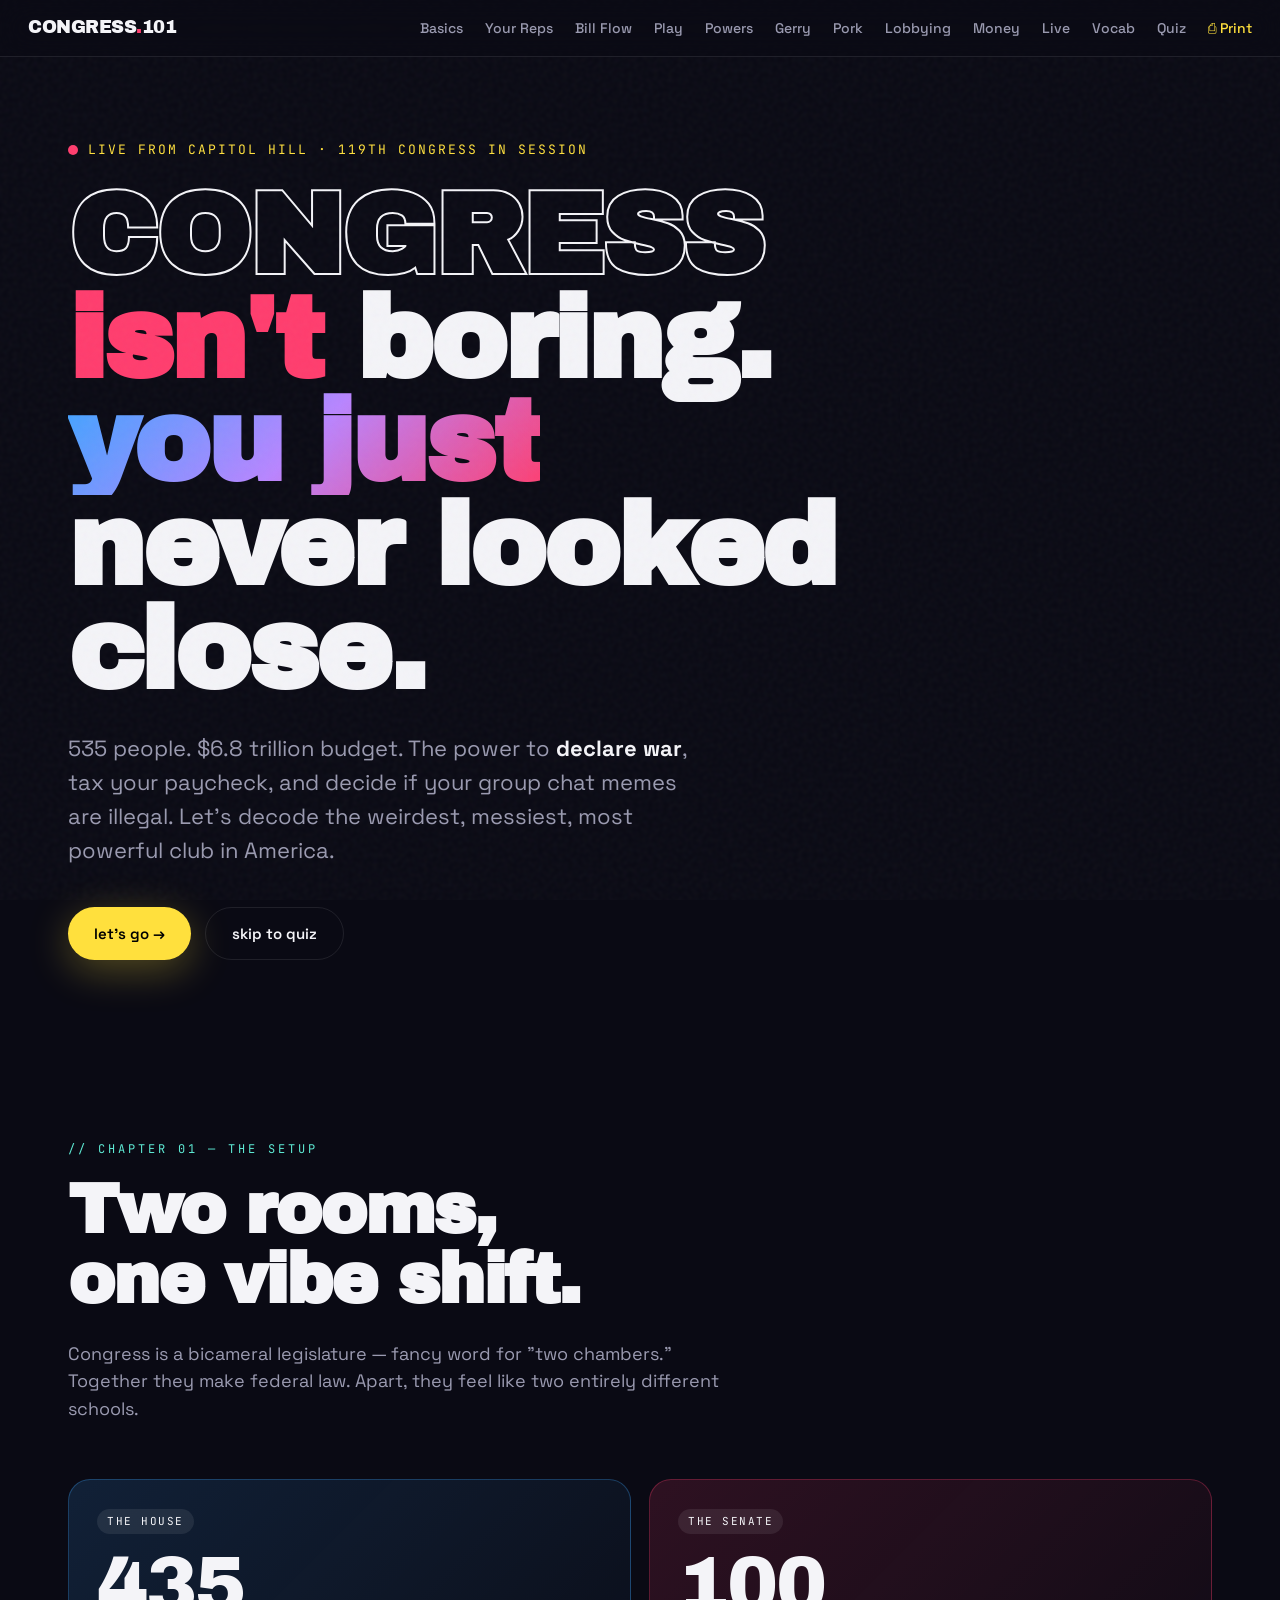
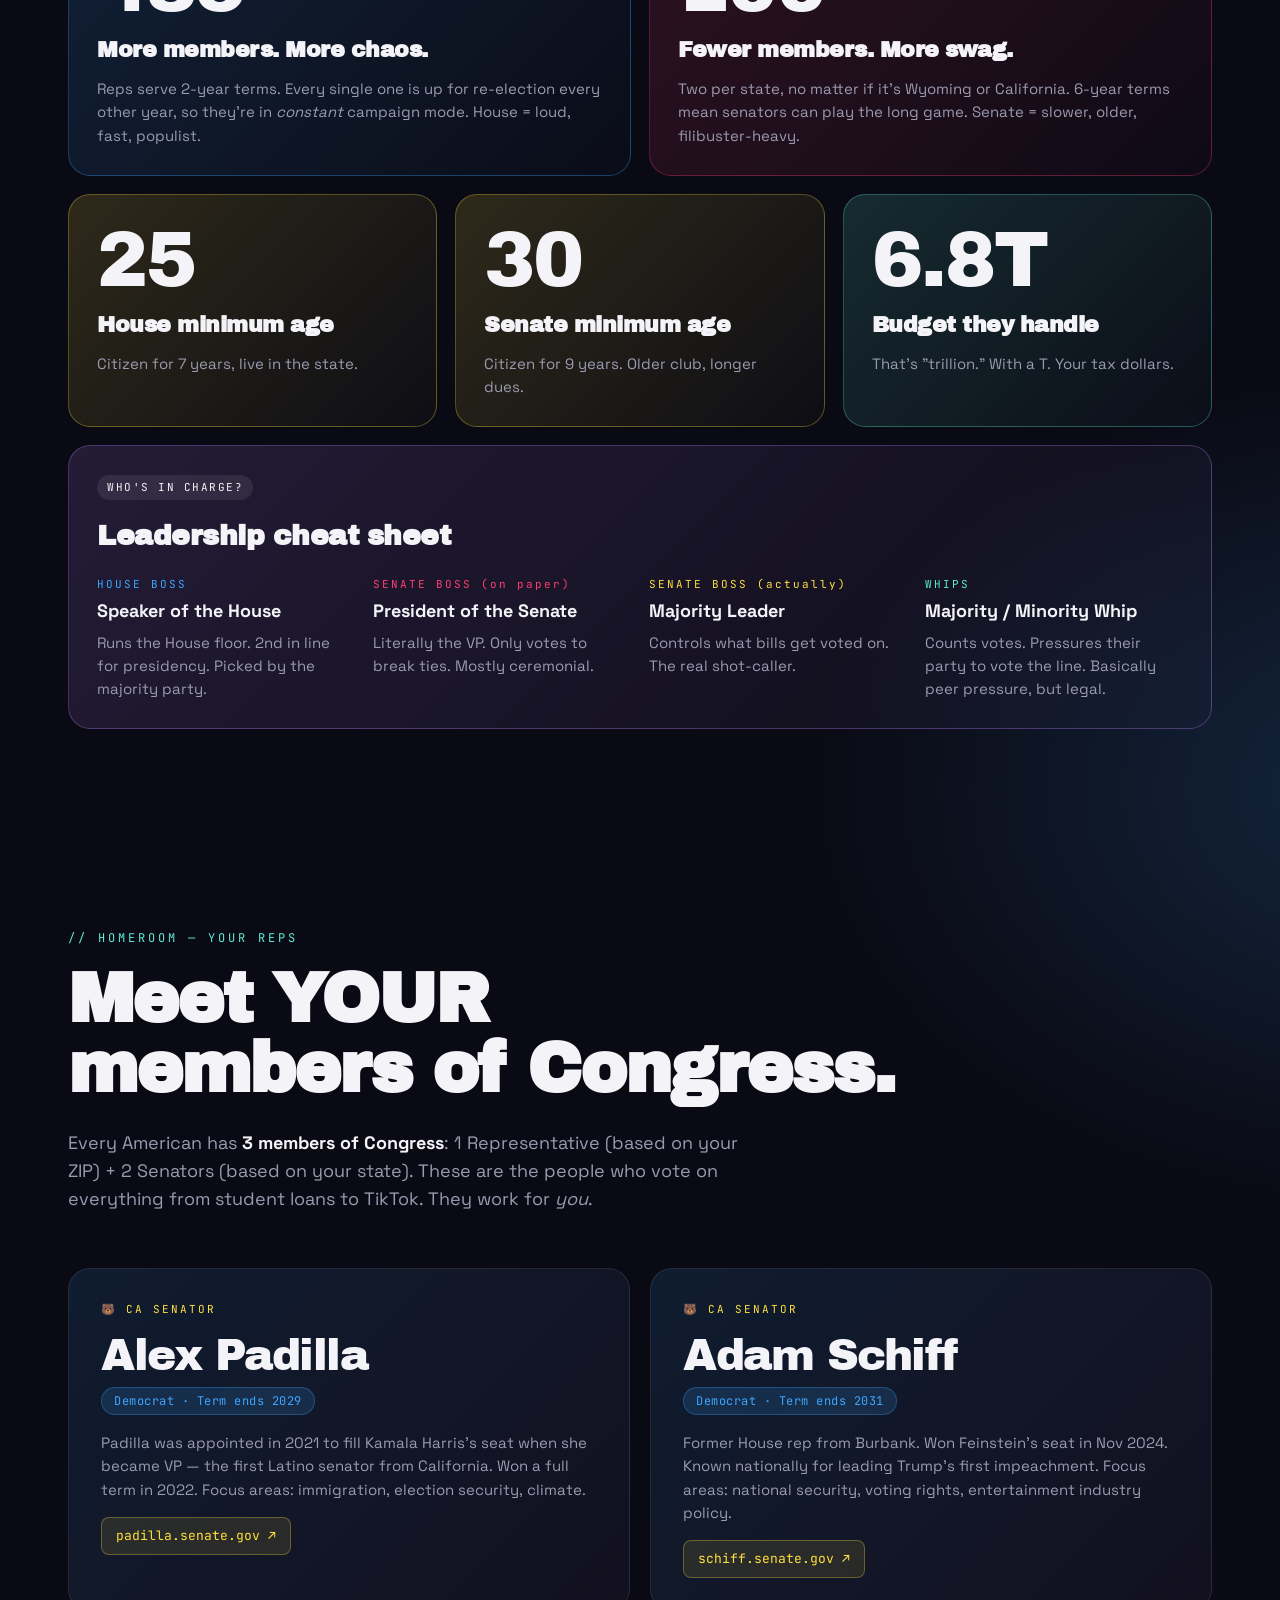
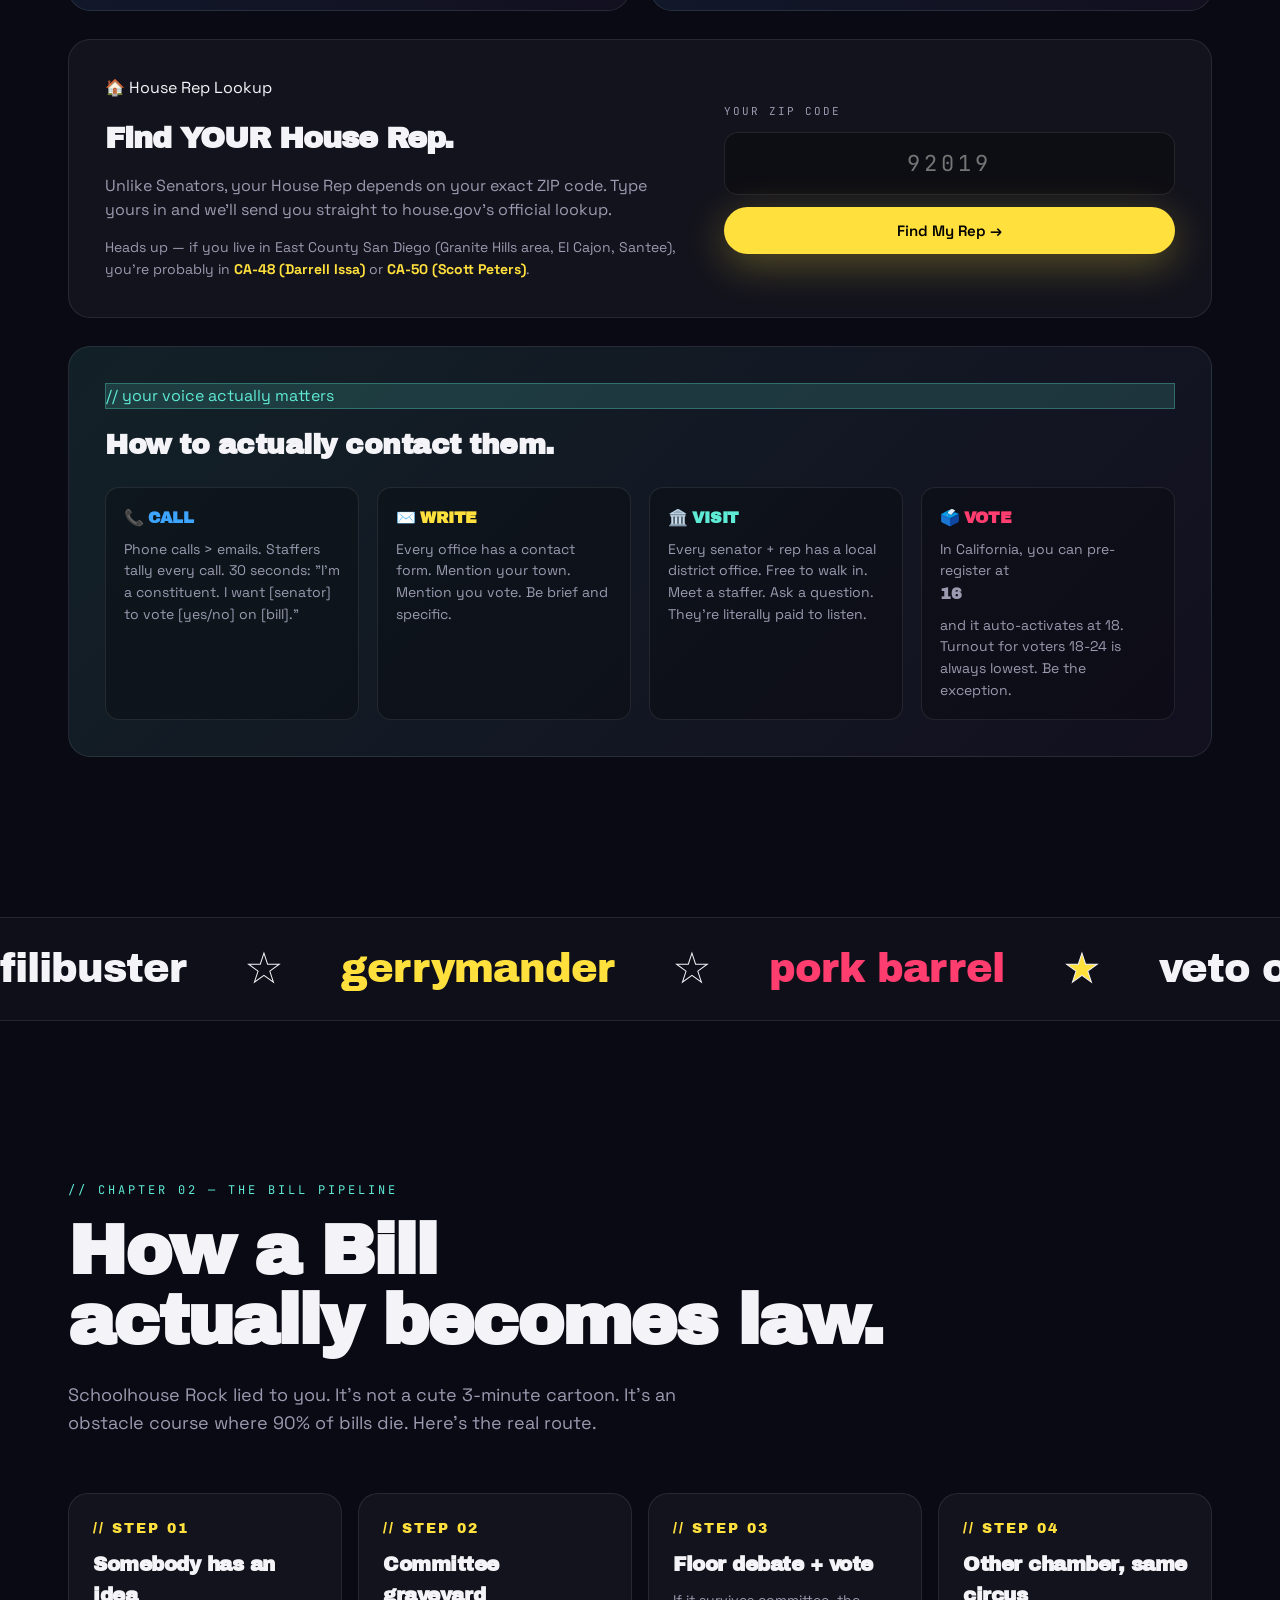
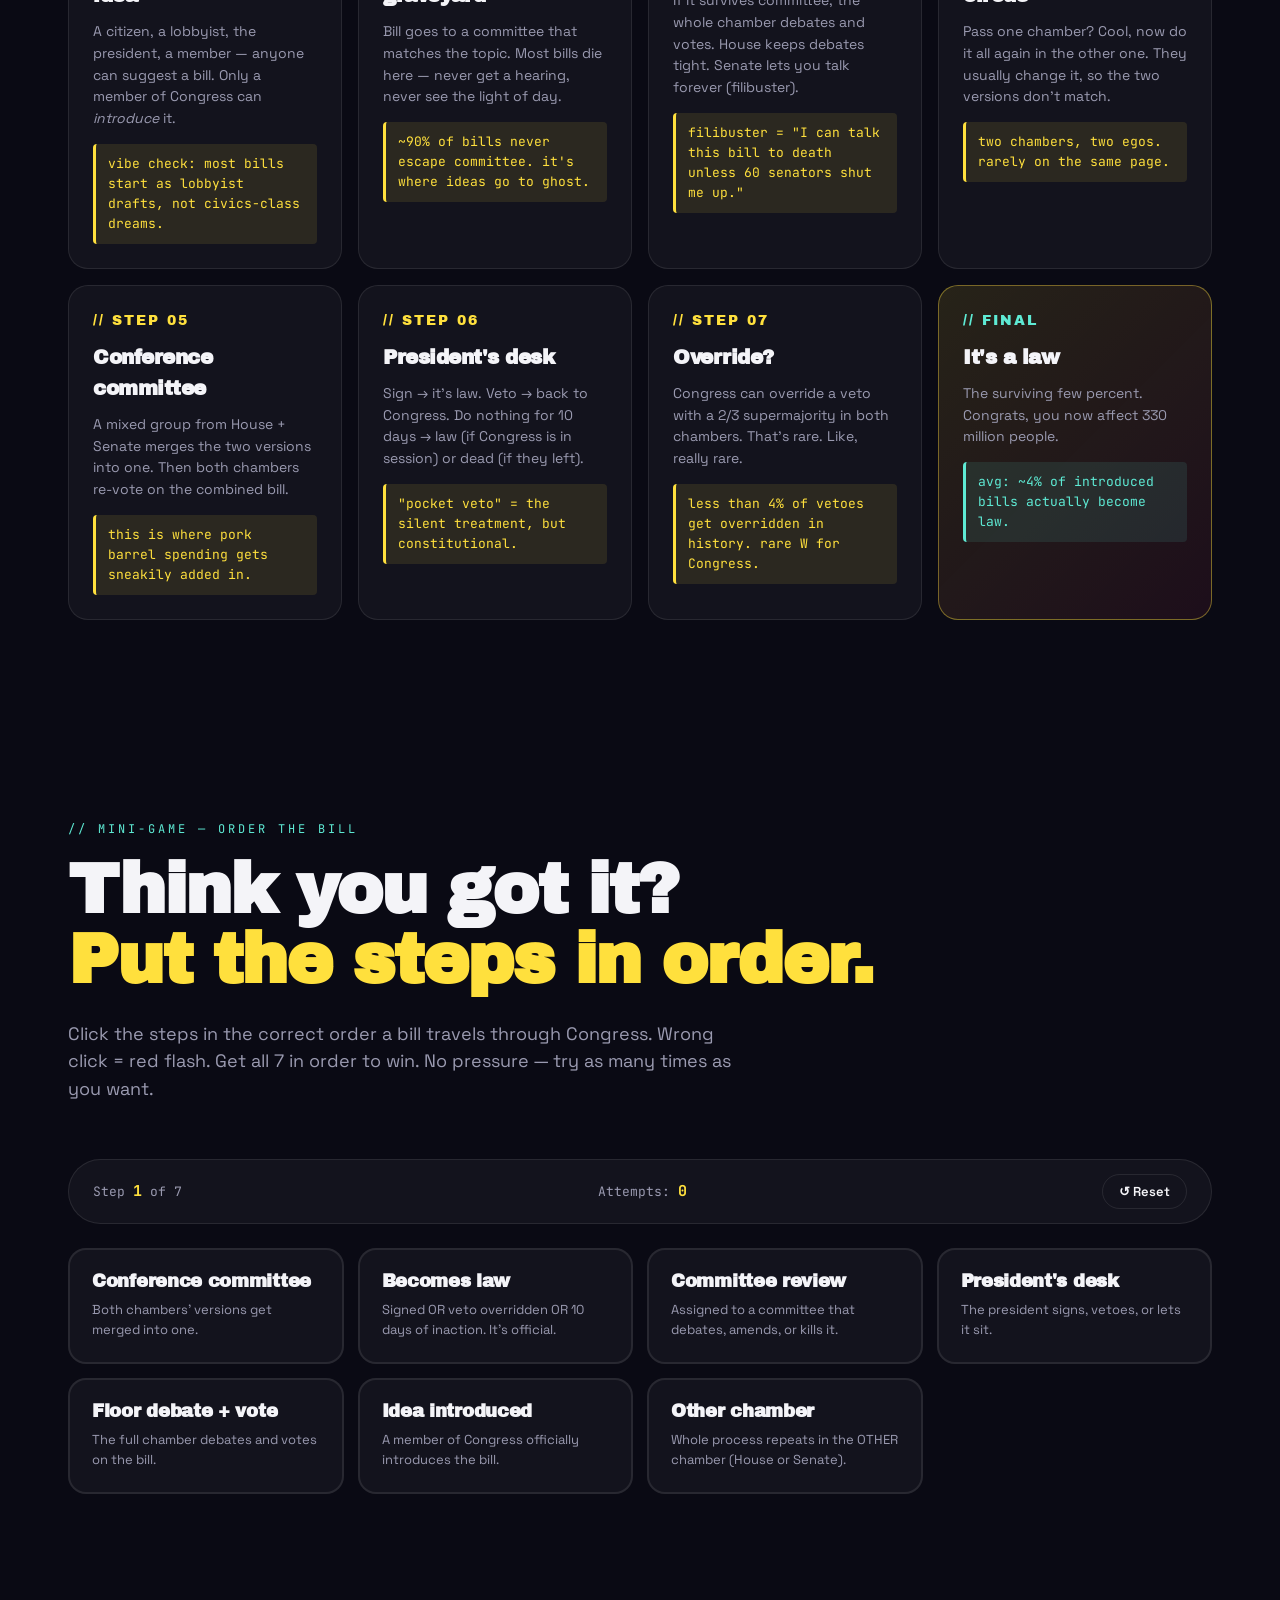
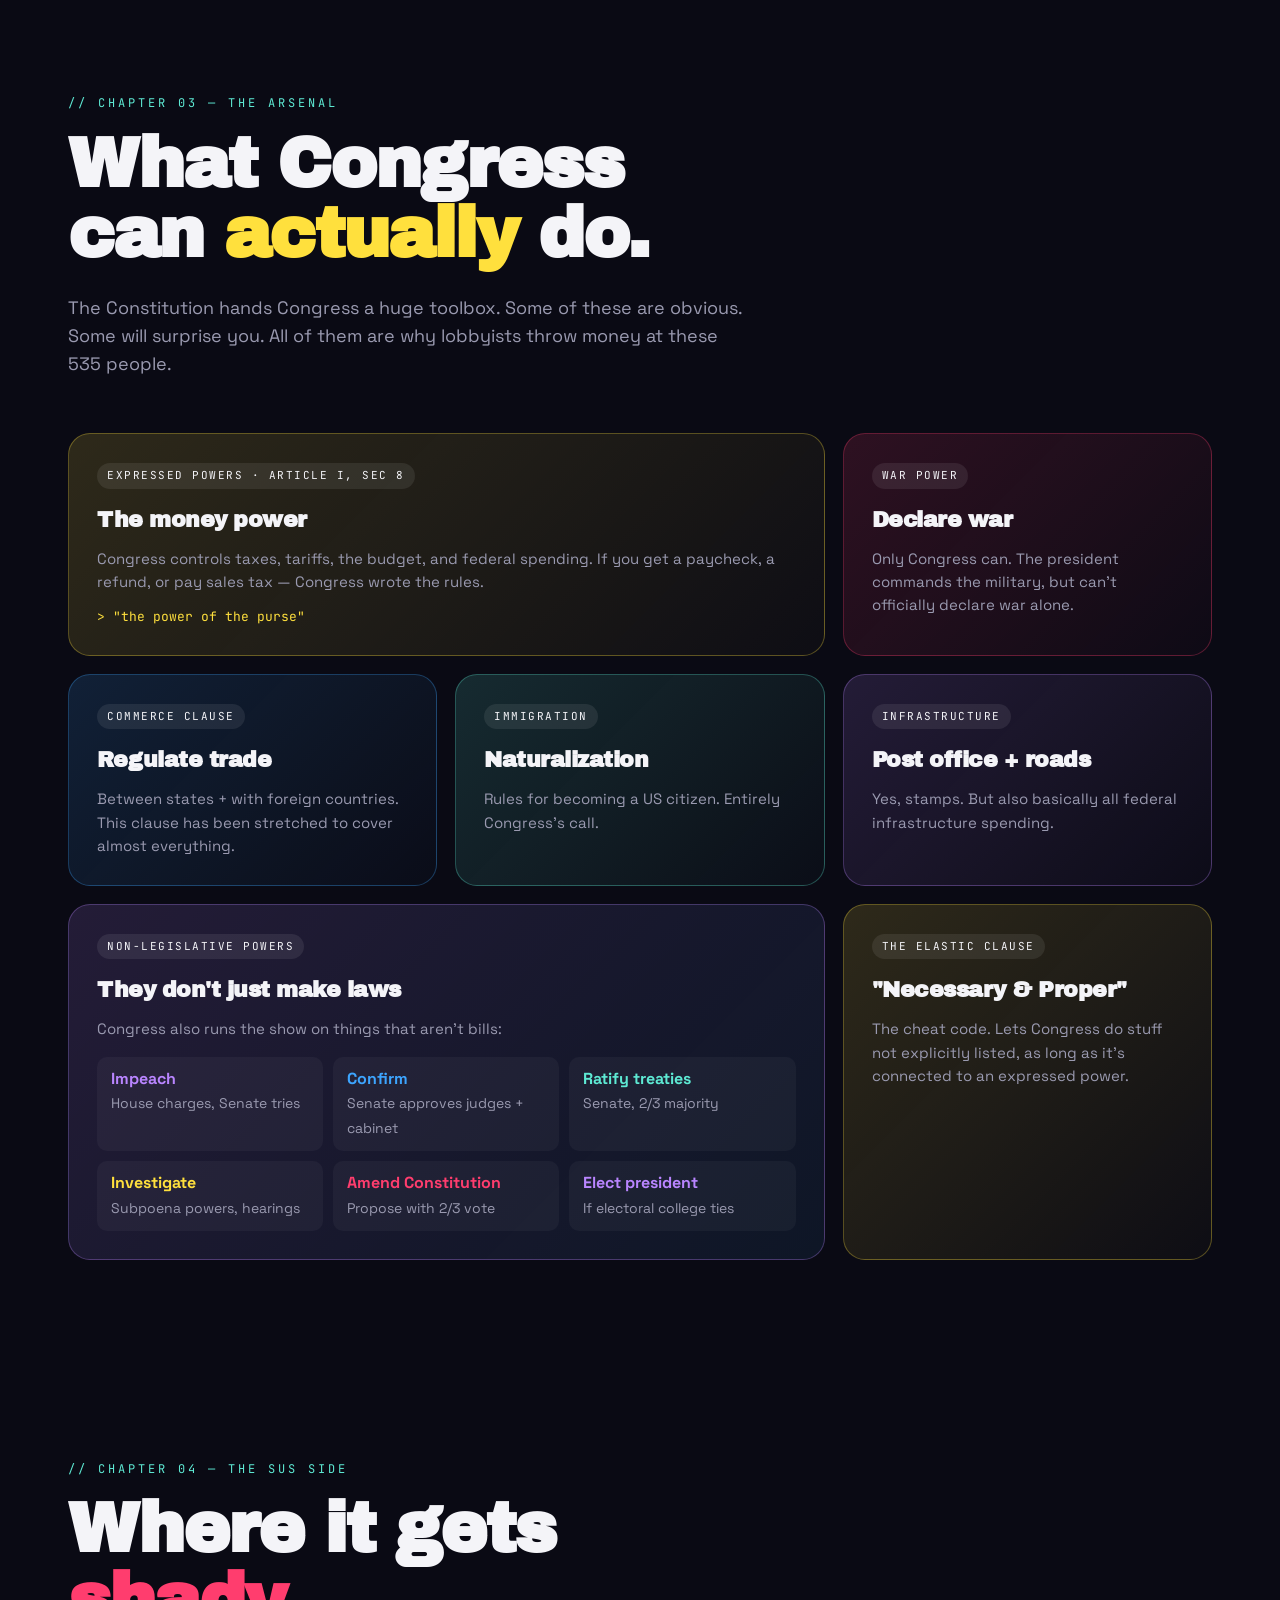
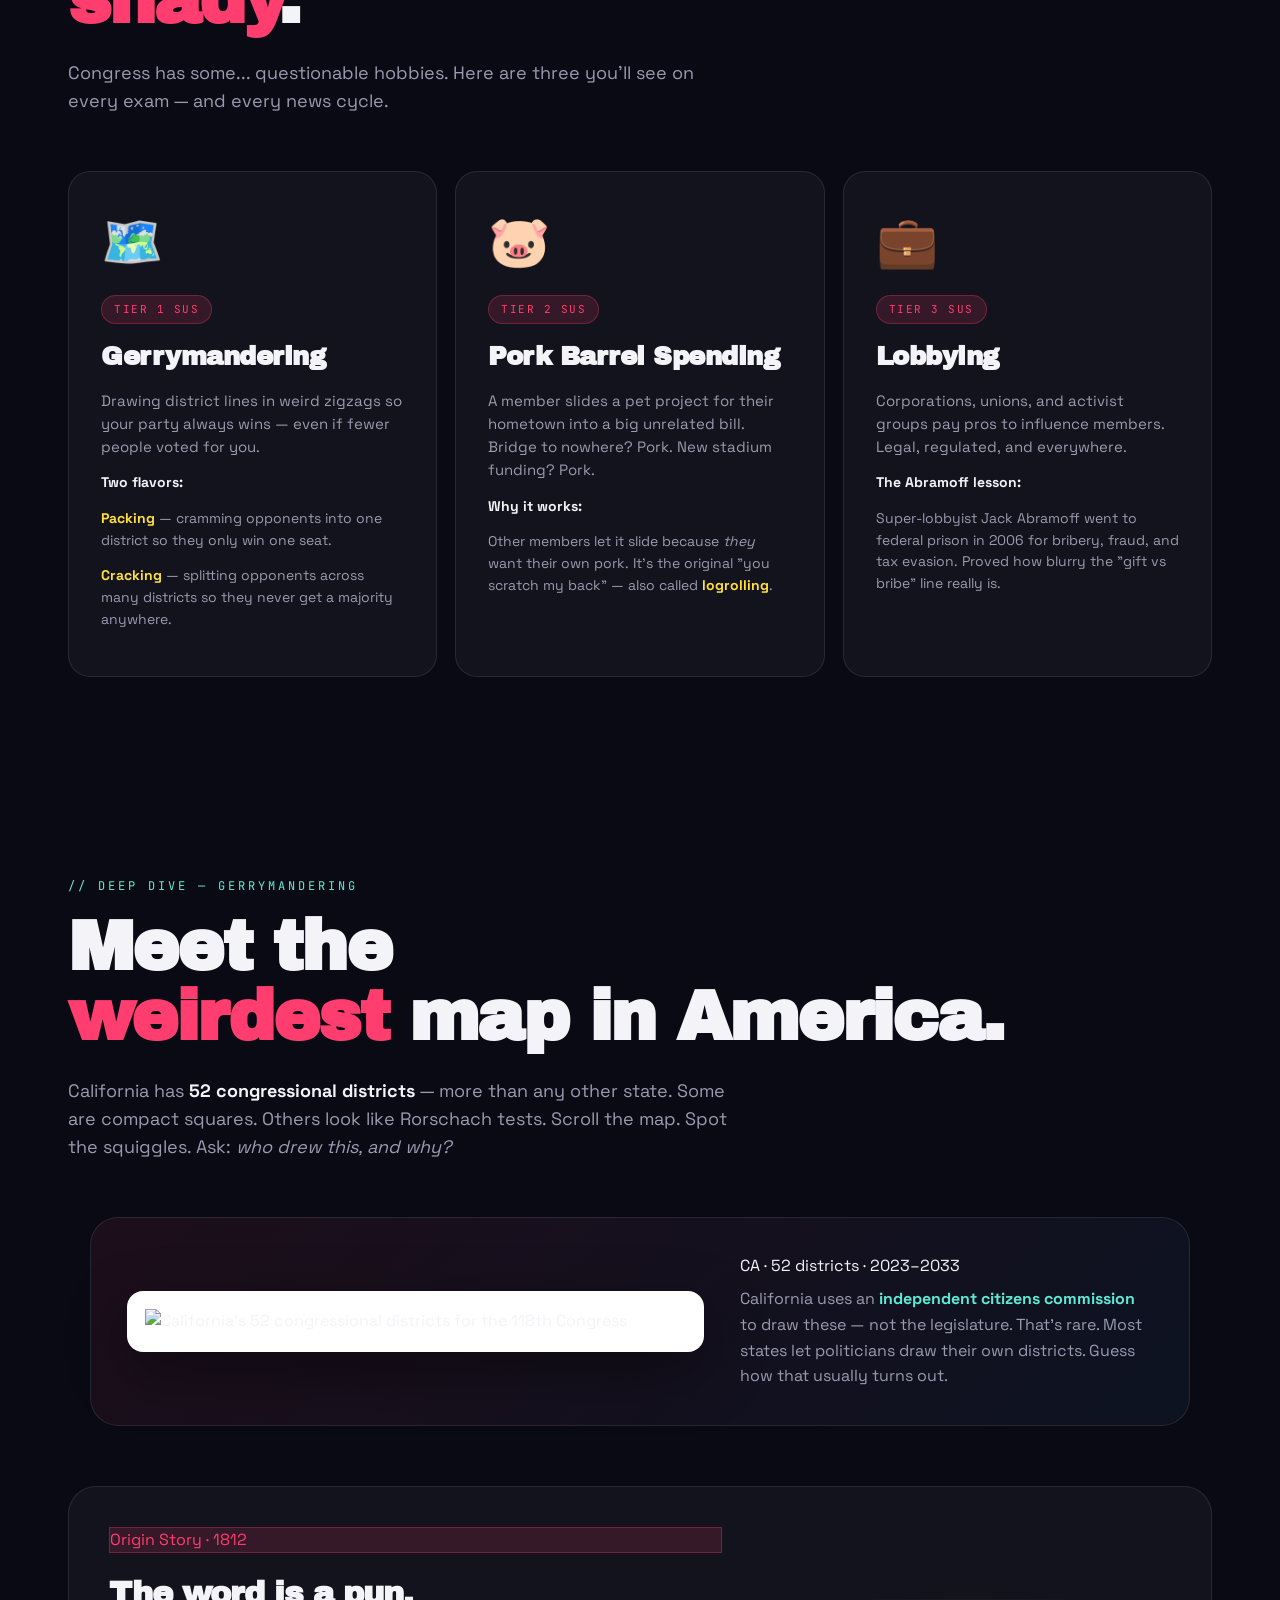
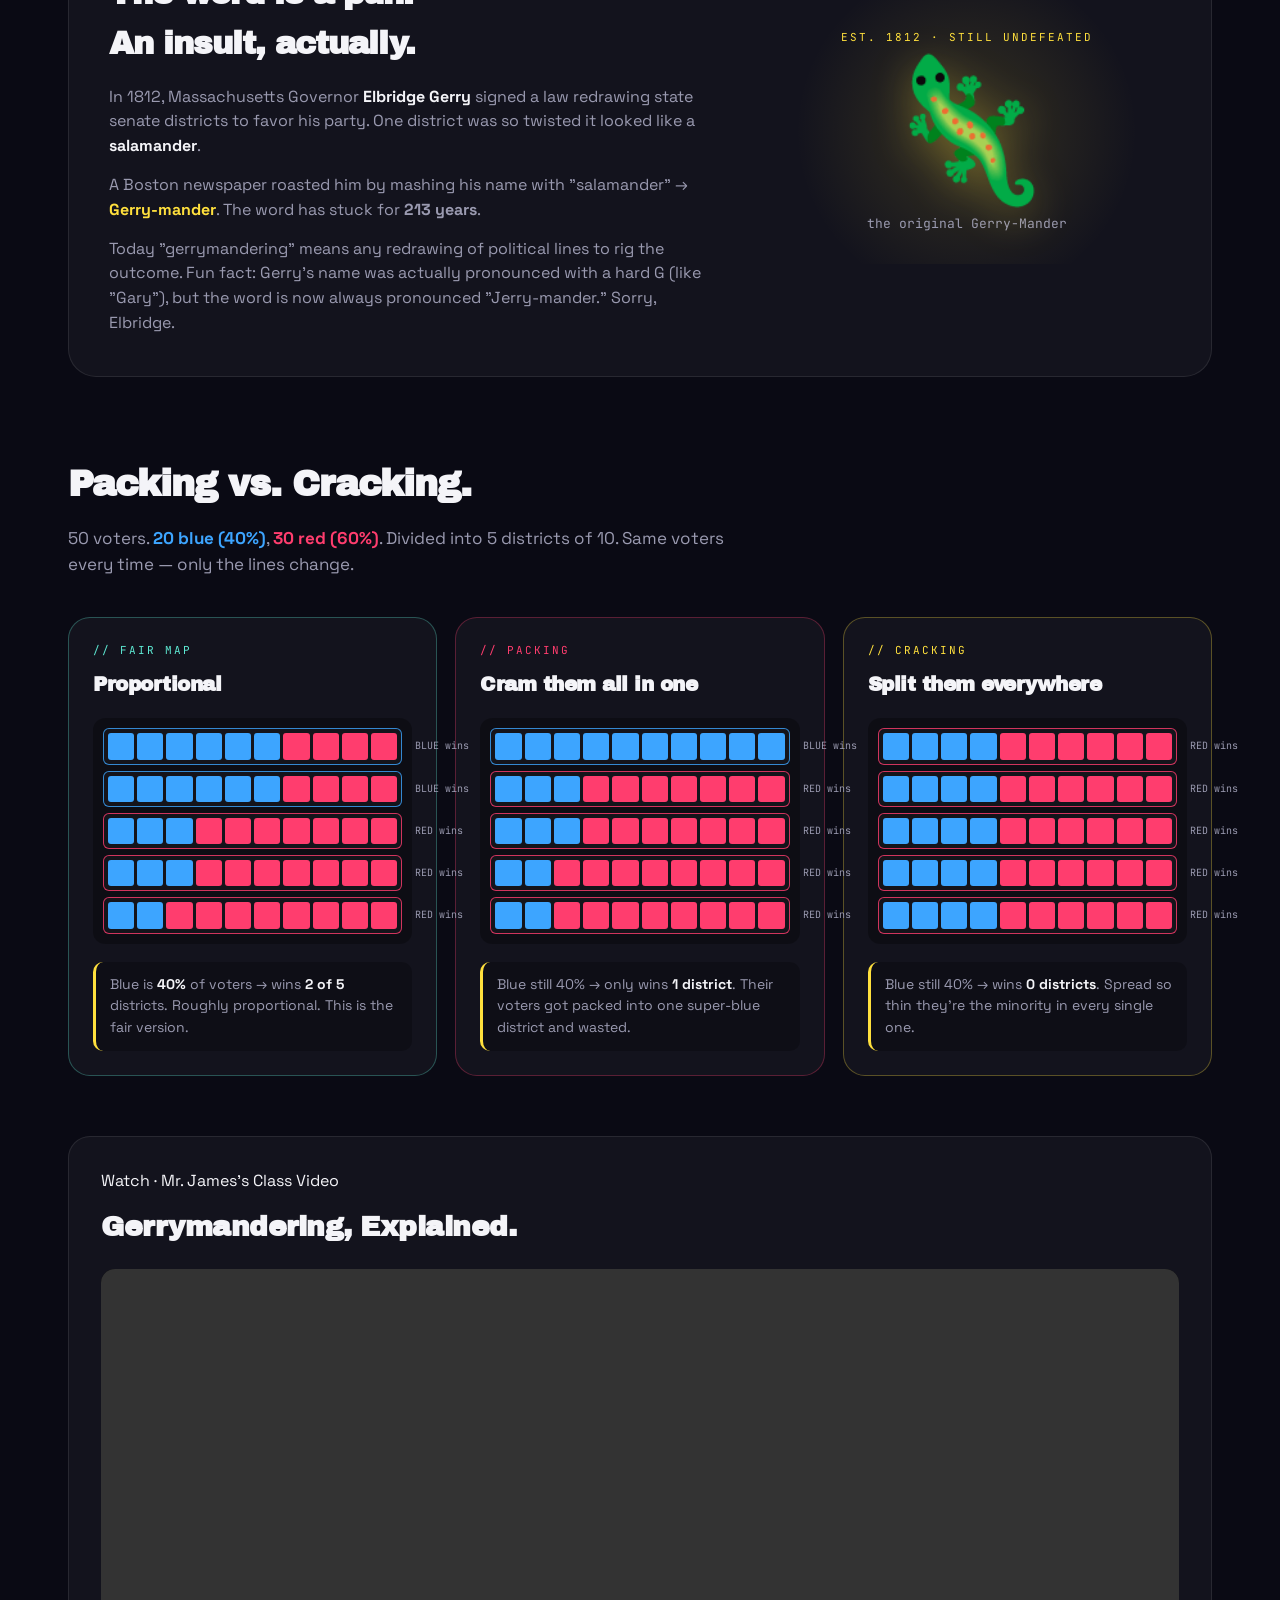
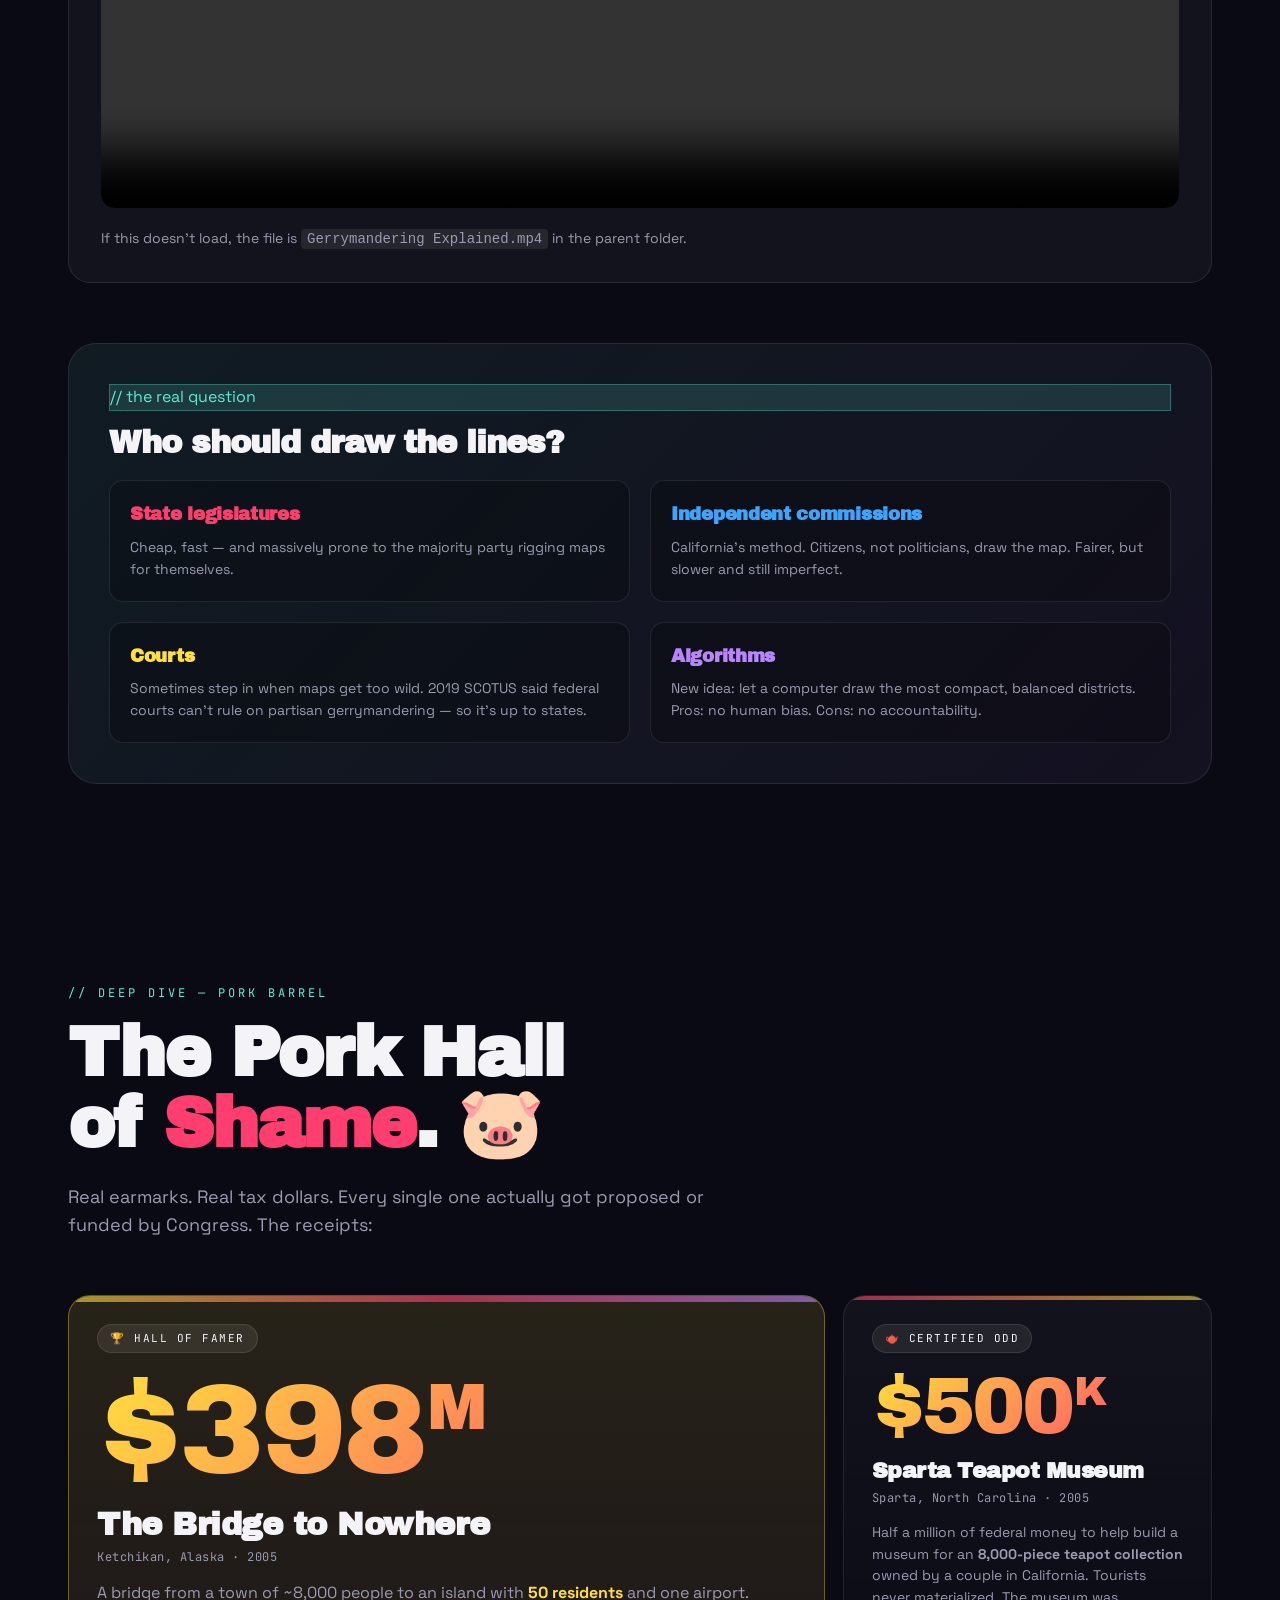
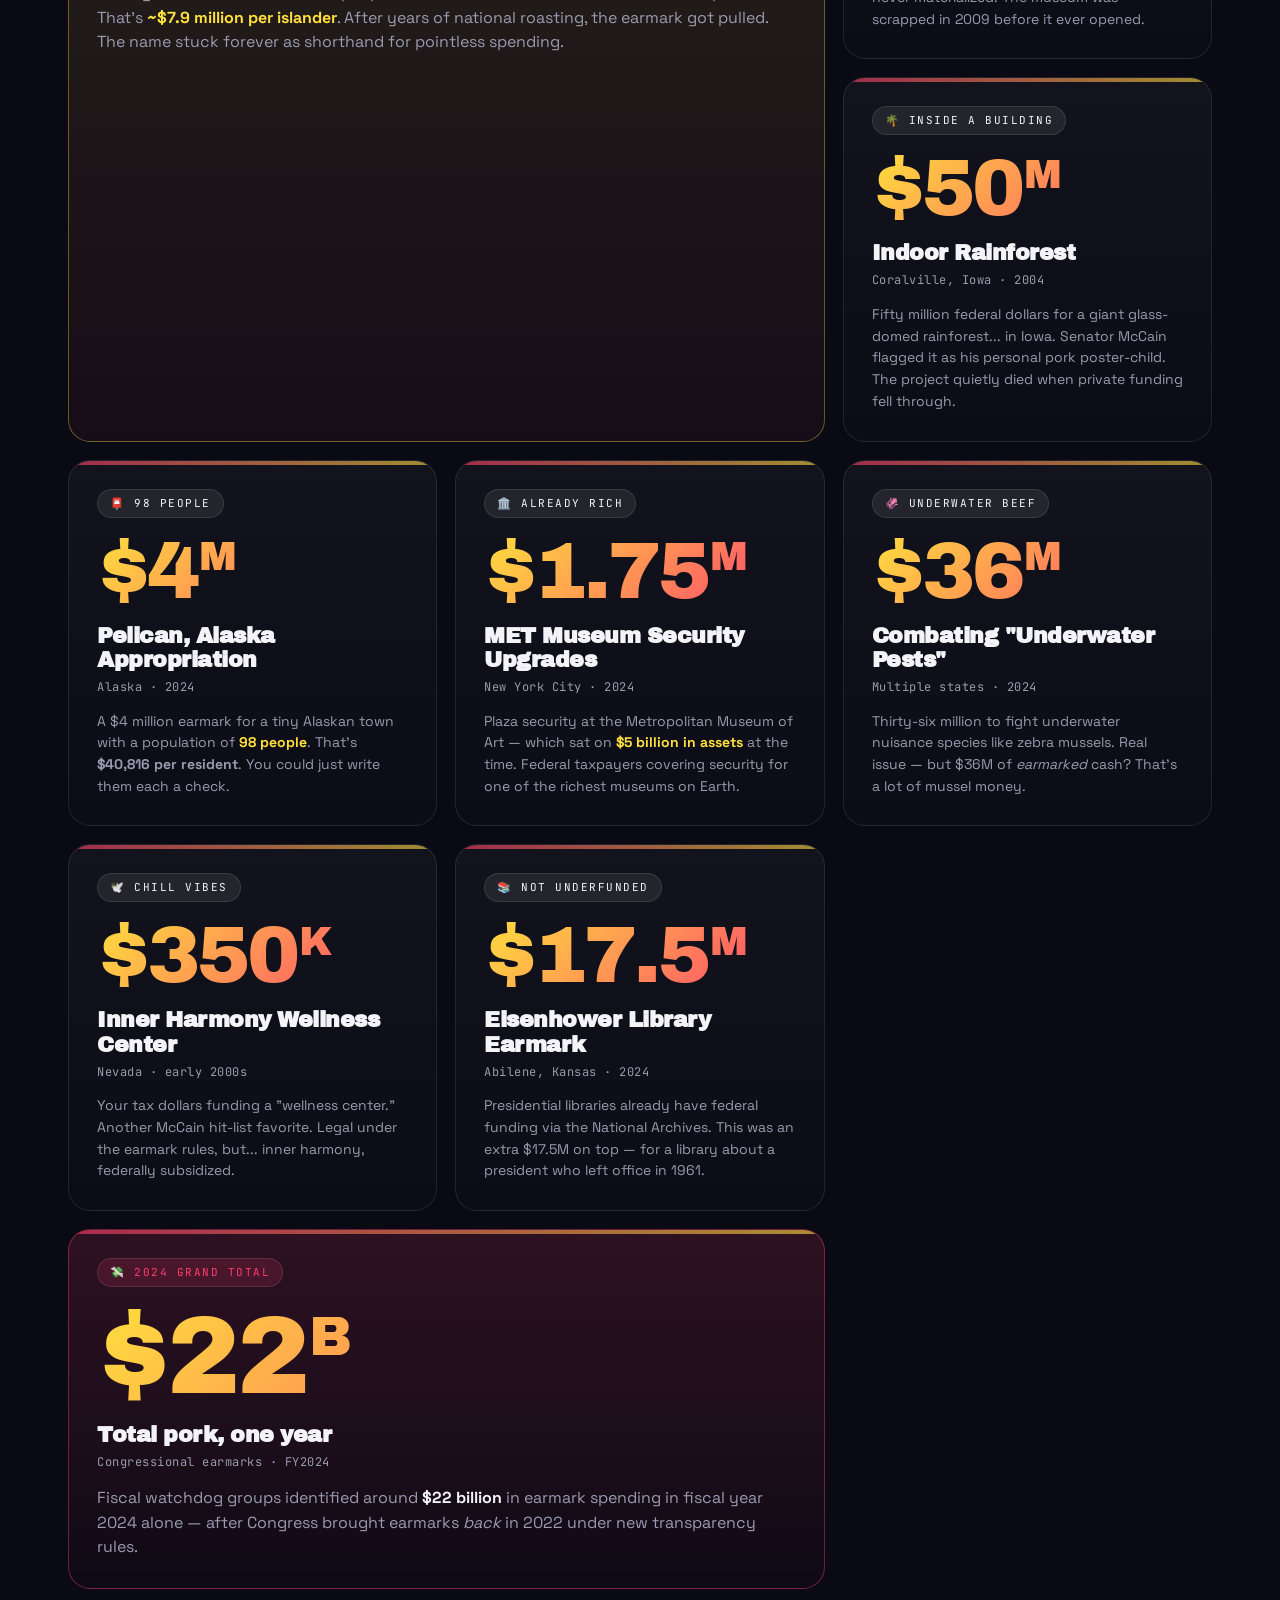
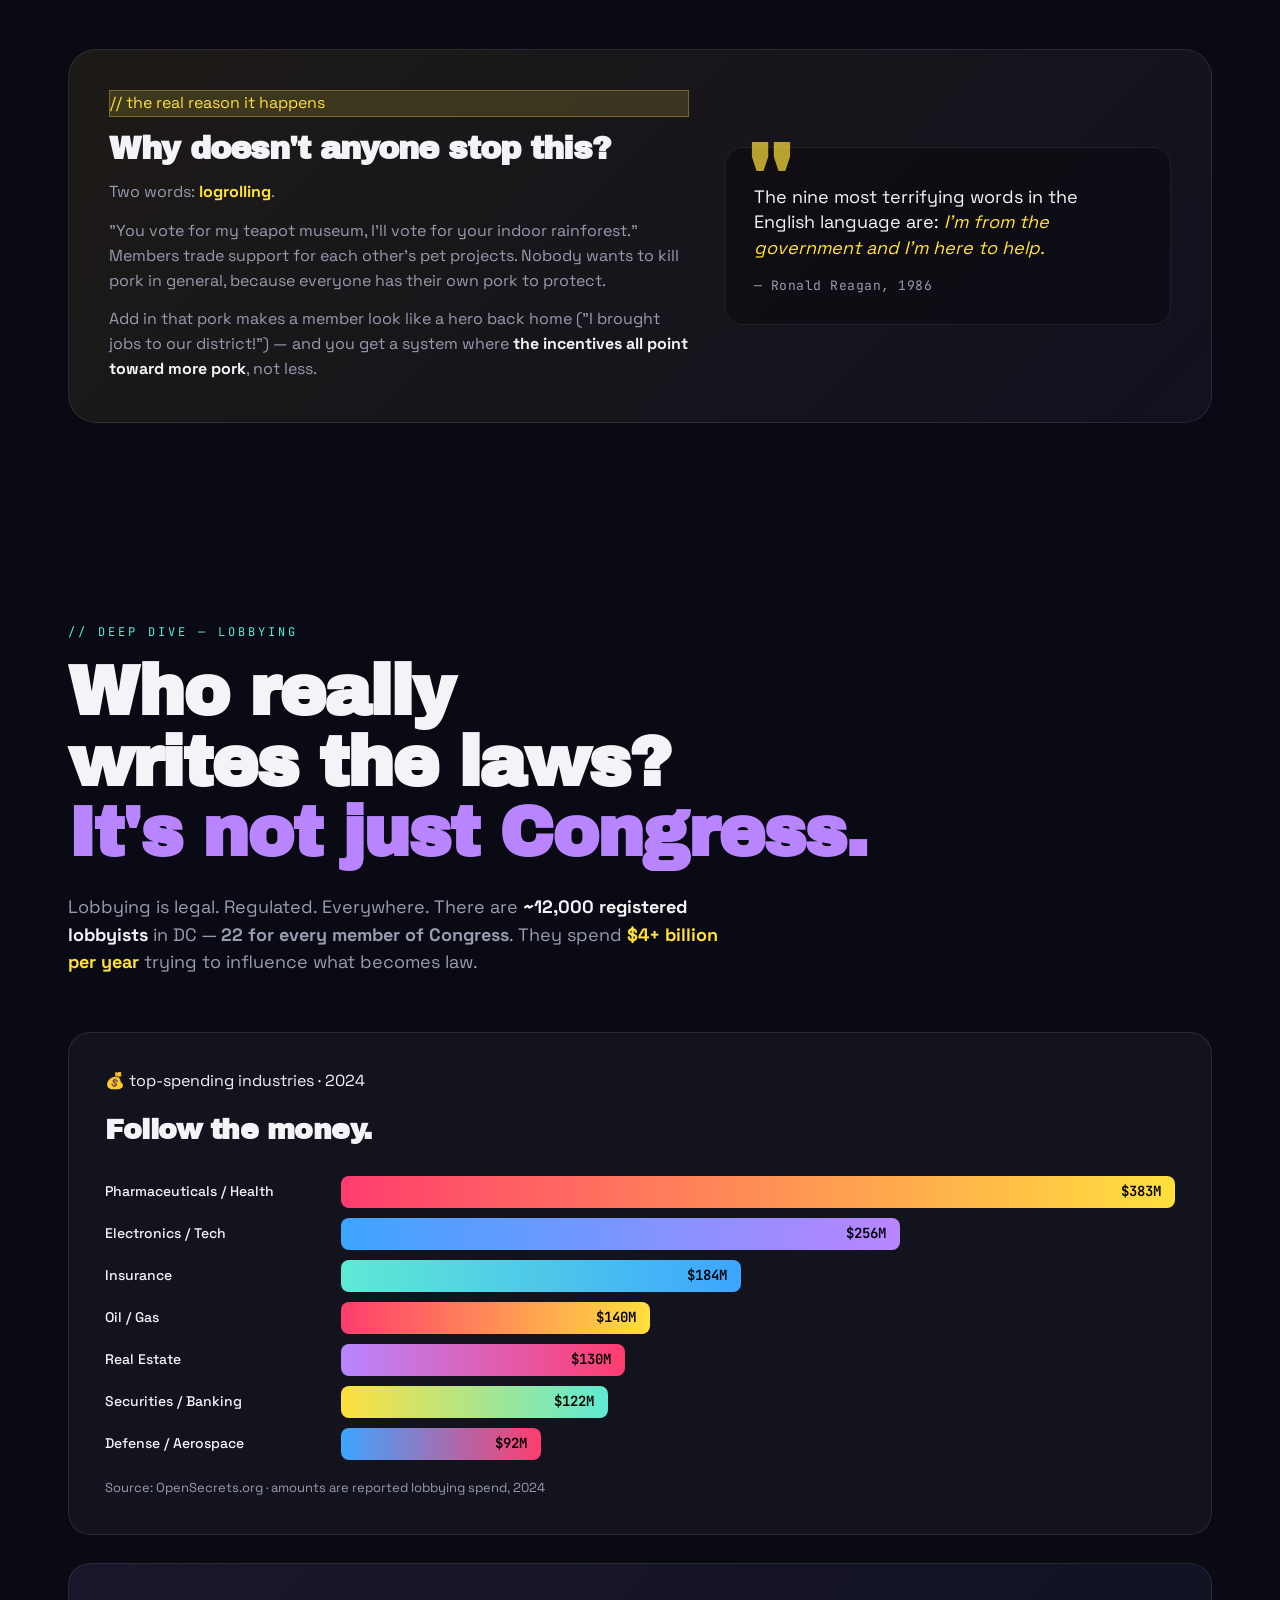
==== index.html @ 675539d6 "Initial commit: Congress 101 — interactive learning site A single-file website for high school gover" ====
<!DOCTYPE html>
<html lang="en">
<head>
<meta charset="UTF-8" />
<meta name="viewport" content="width=device-width, initial-scale=1.0" />
<title>Congress, Unfiltered — A Hype Guide to the Legislative Branch</title>
<link rel="preconnect" href="https://fonts.googleapis.com">
<link rel="preconnect" href="https://fonts.gstatic.com" crossorigin>
<link href="https://fonts.googleapis.com/css2?family=Space+Grotesk:wght@400;500;600;700&family=Archivo+Black&family=JetBrains+Mono:wght@400;600&display=swap" rel="stylesheet">
<style>
  :root {
    --bg: #0a0a14;
    --bg-2: #12122a;
    --ink: #f4f4f8;
    --muted: #9a9ab0;
    --red: #ff3d6e;
    --blue: #3da5ff;
    --yellow: #ffe03d;
    --mint: #5eead4;
    --purple: #b985ff;
    --grid: rgba(255,255,255,0.06);
    --card: rgba(255,255,255,0.04);
    --card-br: rgba(255,255,255,0.09);
  }

  * { box-sizing: border-box; margin: 0; padding: 0; }

  html { scroll-behavior: smooth; }

  body {
    font-family: 'Space Grotesk', system-ui, sans-serif;
    background: var(--bg);
    color: var(--ink);
    line-height: 1.55;
    overflow-x: hidden;
    background-image:
      radial-gradient(1200px 600px at 10% -10%, rgba(255,61,110,0.15), transparent 60%),
      radial-gradient(1000px 700px at 110% 10%, rgba(61,165,255,0.18), transparent 60%),
      radial-gradient(900px 500px at 50% 120%, rgba(185,133,255,0.15), transparent 60%);
  }

  ::selection { background: var(--yellow); color: #000; }

  /* NAV */
  nav {
    position: fixed; top: 0; left: 0; right: 0;
    padding: 14px 28px;
    display: flex; justify-content: space-between; align-items: center;
    backdrop-filter: blur(14px);
    background: rgba(10,10,20,0.6);
    border-bottom: 1px solid var(--card-br);
    z-index: 100;
  }
  nav .logo {
    font-family: 'Archivo Black', sans-serif;
    font-size: 18px; letter-spacing: -0.5px;
  }
  nav .logo span { color: var(--red); }
  nav ul { display: flex; gap: 22px; list-style: none; flex-wrap: wrap; }
  nav a {
    color: var(--muted); text-decoration: none; font-size: 14px; font-weight: 500;
    transition: color 0.2s;
  }
  nav a:hover { color: var(--ink); }

  /* HERO */
  .hero {
    min-height: 100vh;
    padding: 140px 28px 80px;
    display: flex; flex-direction: column; justify-content: center;
    max-width: 1200px; margin: 0 auto;
    position: relative;
  }
  .eyebrow {
    font-family: 'JetBrains Mono', monospace;
    font-size: 13px; letter-spacing: 2px; text-transform: uppercase;
    color: var(--yellow); margin-bottom: 24px;
    display: flex; align-items: center; gap: 10px;
  }
  .eyebrow .dot {
    width: 10px; height: 10px; background: var(--red); border-radius: 50%;
    animation: pulse 1.5s infinite;
  }
  @keyframes pulse {
    0%, 100% { opacity: 1; transform: scale(1); }
    50% { opacity: 0.5; transform: scale(1.3); }
  }

  h1.mega {
    font-family: 'Archivo Black', sans-serif;
    font-size: clamp(48px, 9vw, 140px);
    line-height: 0.9;
    letter-spacing: -3px;
    margin-bottom: 28px;
  }
  h1.mega .red { color: var(--red); }
  h1.mega .outline {
    -webkit-text-stroke: 2px var(--ink);
    color: transparent;
  }
  h1.mega .shift {
    display: inline-block;
    background: linear-gradient(135deg, var(--blue), var(--purple), var(--red));
    -webkit-background-clip: text;
    background-clip: text;
    -webkit-text-fill-color: transparent;
  }

  .hero-sub {
    font-size: clamp(16px, 2vw, 22px);
    color: var(--muted);
    max-width: 640px;
    margin-bottom: 40px;
  }
  .hero-sub strong { color: var(--ink); }

  .hero-cta {
    display: flex; gap: 14px; flex-wrap: wrap;
  }
  .btn {
    display: inline-flex; align-items: center; gap: 10px;
    padding: 14px 26px; border-radius: 100px;
    font-family: 'Space Grotesk', sans-serif;
    font-weight: 600; font-size: 15px;
    text-decoration: none; cursor: pointer; border: none;
    transition: transform 0.2s, box-shadow 0.2s;
  }
  .btn:hover { transform: translateY(-2px); }
  .btn-primary {
    background: var(--yellow); color: #000;
    box-shadow: 0 10px 40px rgba(255,224,61,0.3);
  }
  .btn-primary:hover { box-shadow: 0 14px 48px rgba(255,224,61,0.5); }
  .btn-ghost {
    background: transparent; color: var(--ink);
    border: 1px solid var(--card-br);
  }
  .btn-ghost:hover { border-color: var(--ink); }

  /* SECTIONS */
  section {
    padding: 100px 28px;
    max-width: 1200px;
    margin: 0 auto;
    position: relative;
  }
  .section-label {
    font-family: 'JetBrains Mono', monospace;
    font-size: 12px; letter-spacing: 3px; text-transform: uppercase;
    color: var(--mint); margin-bottom: 16px;
  }
  .section-title {
    font-family: 'Archivo Black', sans-serif;
    font-size: clamp(36px, 5.5vw, 72px);
    line-height: 1; letter-spacing: -2px;
    margin-bottom: 24px;
  }
  .section-intro {
    font-size: 18px; color: var(--muted);
    max-width: 680px; margin-bottom: 56px;
  }

  /* BENTO GRID */
  .bento {
    display: grid;
    grid-template-columns: repeat(6, 1fr);
    gap: 18px;
  }
  .card {
    background: var(--card);
    border: 1px solid var(--card-br);
    border-radius: 22px;
    padding: 28px;
    transition: transform 0.3s, border-color 0.3s, background 0.3s;
    position: relative;
    overflow: hidden;
  }
  .card:hover {
    transform: translateY(-4px);
    border-color: rgba(255,255,255,0.2);
    background: rgba(255,255,255,0.06);
  }
  .card h3 {
    font-family: 'Archivo Black', sans-serif;
    font-size: 22px; letter-spacing: -0.5px;
    margin-bottom: 10px;
  }
  .card p { color: var(--muted); font-size: 15px; }
  .card .stat {
    font-family: 'Archivo Black', sans-serif;
    font-size: clamp(44px, 6vw, 88px);
    line-height: 1; letter-spacing: -2px;
    margin-bottom: 8px;
  }
  .card.wide { grid-column: span 4; }
  .card.half { grid-column: span 3; }
  .card.third { grid-column: span 2; }
  .card.full { grid-column: span 6; }
  .card.tall { grid-row: span 2; }

  .card-house {
    background: linear-gradient(135deg, rgba(61,165,255,0.15), rgba(61,165,255,0.02));
    border-color: rgba(61,165,255,0.3);
  }
  .card-senate {
    background: linear-gradient(135deg, rgba(255,61,110,0.15), rgba(255,61,110,0.02));
    border-color: rgba(255,61,110,0.3);
  }
  .card-yellow {
    background: linear-gradient(135deg, rgba(255,224,61,0.15), rgba(255,224,61,0.02));
    border-color: rgba(255,224,61,0.3);
  }
  .card-mint {
    background: linear-gradient(135deg, rgba(94,234,212,0.15), rgba(94,234,212,0.02));
    border-color: rgba(94,234,212,0.3);
  }
  .card-purple {
    background: linear-gradient(135deg, rgba(185,133,255,0.15), rgba(185,133,255,0.02));
    border-color: rgba(185,133,255,0.3);
  }

  .card .tag {
    display: inline-block;
    font-family: 'JetBrains Mono', monospace;
    font-size: 11px; text-transform: uppercase; letter-spacing: 1.5px;
    padding: 4px 10px; border-radius: 100px;
    background: rgba(255,255,255,0.08);
    margin-bottom: 14px;
  }

  /* BILL FLOW */
  .bill-flow {
    display: grid;
    grid-template-columns: repeat(auto-fit, minmax(240px, 1fr));
    gap: 16px;
    margin-top: 40px;
  }
  .flow-step {
    background: var(--card);
    border: 1px solid var(--card-br);
    border-radius: 20px;
    padding: 24px;
    position: relative;
    cursor: pointer;
    transition: all 0.3s;
  }
  .flow-step:hover {
    border-color: var(--yellow);
    transform: translateY(-4px);
  }
  .flow-step .num {
    font-family: 'Archivo Black', sans-serif;
    font-size: 14px;
    color: var(--yellow);
    margin-bottom: 10px;
    letter-spacing: 2px;
  }
  .flow-step h4 {
    font-family: 'Archivo Black', sans-serif;
    font-size: 20px;
    margin-bottom: 10px;
    letter-spacing: -0.5px;
  }
  .flow-step p { color: var(--muted); font-size: 14px; }
  .flow-step .hot-take {
    margin-top: 14px;
    padding: 10px 12px;
    background: rgba(255,224,61,0.1);
    border-left: 3px solid var(--yellow);
    font-size: 13px;
    border-radius: 4px;
    color: var(--yellow);
    font-family: 'JetBrains Mono', monospace;
  }

  /* VOCAB CARDS */
  .vocab-grid {
    display: grid;
    grid-template-columns: repeat(auto-fill, minmax(220px, 1fr));
    gap: 14px;
  }
  .vocab {
    background: var(--card);
    border: 1px solid var(--card-br);
    border-radius: 16px;
    padding: 20px;
    cursor: pointer;
    min-height: 140px;
    perspective: 1000px;
    position: relative;
    transition: transform 0.3s;
  }
  .vocab:hover { transform: translateY(-3px); }
  .vocab .term {
    font-family: 'Archivo Black', sans-serif;
    font-size: 18px; letter-spacing: -0.5px;
    margin-bottom: 8px;
  }
  .vocab .hint {
    font-family: 'JetBrains Mono', monospace;
    font-size: 11px;
    color: var(--muted);
    text-transform: uppercase;
    letter-spacing: 1.5px;
  }
  .vocab .def {
    display: none;
    font-size: 14px;
    color: var(--ink);
    margin-top: 10px;
  }
  .vocab.flipped .def { display: block; }
  .vocab.flipped .hint { color: var(--mint); }
  .vocab.flipped { border-color: var(--mint); }

  /* QUIZ */
  .quiz {
    background: var(--card);
    border: 1px solid var(--card-br);
    border-radius: 24px;
    padding: 40px;
    max-width: 720px;
    margin: 0 auto;
  }
  .quiz .q-num {
    font-family: 'JetBrains Mono', monospace;
    font-size: 12px; letter-spacing: 2px; color: var(--yellow);
    margin-bottom: 14px;
  }
  .quiz .q-text {
    font-family: 'Archivo Black', sans-serif;
    font-size: 24px;
    line-height: 1.2;
    margin-bottom: 28px;
    letter-spacing: -0.5px;
  }
  .quiz .options { display: flex; flex-direction: column; gap: 10px; }
  .quiz .opt {
    background: rgba(255,255,255,0.03);
    border: 1px solid var(--card-br);
    border-radius: 14px;
    padding: 16px 20px;
    text-align: left;
    color: var(--ink);
    font-family: inherit;
    font-size: 15px;
    cursor: pointer;
    transition: all 0.2s;
  }
  .quiz .opt:hover:not(:disabled) {
    background: rgba(255,255,255,0.07);
    border-color: var(--ink);
  }
  .quiz .opt.correct {
    background: rgba(94,234,212,0.15);
    border-color: var(--mint);
    color: var(--mint);
  }
  .quiz .opt.wrong {
    background: rgba(255,61,110,0.15);
    border-color: var(--red);
    color: var(--red);
  }
  .quiz .opt:disabled { cursor: default; }
  .quiz-footer {
    margin-top: 24px;
    display: flex; justify-content: space-between; align-items: center;
  }
  .progress-bar {
    height: 6px;
    background: rgba(255,255,255,0.08);
    border-radius: 100px;
    overflow: hidden;
    margin-top: 14px;
  }
  .progress-fill {
    height: 100%;
    background: linear-gradient(90deg, var(--yellow), var(--red));
    transition: width 0.4s;
  }
  .score-display {
    font-family: 'JetBrains Mono', monospace;
    font-size: 14px;
    color: var(--muted);
  }
  .quiz-done {
    text-align: center;
    padding: 20px 0;
  }
  .quiz-done .big-score {
    font-family: 'Archivo Black', sans-serif;
    font-size: 80px;
    line-height: 1;
    background: linear-gradient(135deg, var(--yellow), var(--red));
    -webkit-background-clip: text;
    background-clip: text;
    -webkit-text-fill-color: transparent;
  }

  /* DIRTY SECTION */
  .dirty-grid {
    display: grid;
    grid-template-columns: repeat(3, 1fr);
    gap: 18px;
  }
  .dirty-card {
    background: var(--card);
    border: 1px solid var(--card-br);
    border-radius: 22px;
    padding: 32px;
    position: relative;
    overflow: hidden;
  }
  .dirty-card .big-emoji {
    font-size: 50px;
    margin-bottom: 14px;
    display: block;
  }
  .dirty-card h3 {
    font-family: 'Archivo Black', sans-serif;
    font-size: 26px;
    margin-bottom: 12px;
    letter-spacing: -0.5px;
  }
  .dirty-card p { color: var(--muted); font-size: 15px; margin-bottom: 14px; }
  .dirty-card .pill {
    display: inline-block;
    font-family: 'JetBrains Mono', monospace;
    font-size: 11px;
    padding: 5px 12px;
    border-radius: 100px;
    text-transform: uppercase;
    letter-spacing: 1.5px;
  }
  .pill-sus { background: rgba(255,61,110,0.15); color: var(--red); border: 1px solid rgba(255,61,110,0.3); }

  /* FOOTER */
  footer {
    padding: 80px 28px 60px;
    max-width: 1200px;
    margin: 0 auto;
    border-top: 1px solid var(--card-br);
    text-align: center;
  }
  footer p { color: var(--muted); font-size: 14px; }
  footer .foot-logo {
    font-family: 'Archivo Black', sans-serif;
    font-size: 32px;
    margin-bottom: 12px;
  }
  footer .foot-logo span { color: var(--red); }

  /* RESPONSIVE */
  @media (max-width: 768px) {
    nav ul { display: none; }
    .card.wide, .card.half, .card.third, .card.full { grid-column: span 6; }
    .dirty-grid { grid-template-columns: 1fr; }
    section { padding: 60px 20px; }
    .hero { padding: 110px 20px 60px; }
  }

  /* GERRYMANDER DEEP DIVE */
  .map-wrap {
    margin: 0 auto 60px;
    max-width: 1100px;
  }
  .map-frame {
    background: linear-gradient(135deg, rgba(255,61,110,0.08), rgba(61,165,255,0.06));
    border: 1px solid var(--card-br);
    border-radius: 28px;
    padding: 36px;
    display: grid;
    grid-template-columns: 1.4fr 1fr;
    gap: 36px;
    align-items: center;
  }
  .map-frame img {
    width: 100%;
    height: auto;
    border-radius: 16px;
    background: #fff;
    padding: 18px;
    box-shadow: 0 20px 60px rgba(0,0,0,0.4);
  }
  .map-caption p {
    color: var(--muted);
    font-size: 16px;
    line-height: 1.6;
  }
  @media (max-width: 768px) {
    .map-frame { grid-template-columns: 1fr; padding: 20px; }
  }

  /* ORIGIN */
  .origin {
    display: grid;
    grid-template-columns: 1.5fr 1fr;
    gap: 40px;
    align-items: center;
    margin: 60px 0;
    padding: 40px;
    background: var(--card);
    border: 1px solid var(--card-br);
    border-radius: 28px;
  }
  .salamander {
    text-align: center;
    padding: 30px;
    background: radial-gradient(circle at center, rgba(255,224,61,0.15), transparent 70%);
    border-radius: 20px;
  }
  .sal-label {
    font-family: 'JetBrains Mono', monospace;
    font-size: 11px;
    letter-spacing: 2px;
    color: var(--yellow);
    text-transform: uppercase;
    margin-bottom: 14px;
  }
  .sal-art {
    font-size: 140px;
    line-height: 1;
    filter: drop-shadow(0 10px 20px rgba(255,224,61,0.3));
    animation: wobble 3s ease-in-out infinite;
    transform-origin: center;
  }
  @keyframes wobble {
    0%, 100% { transform: rotate(-8deg); }
    50% { transform: rotate(12deg); }
  }
  .sal-sub {
    margin-top: 14px;
    font-family: 'JetBrains Mono', monospace;
    font-size: 13px;
    color: var(--muted);
  }
  @media (max-width: 768px) {
    .origin { grid-template-columns: 1fr; padding: 24px; }
  }

  /* PACKING VS CRACKING */
  .pc-grid {
    display: grid;
    grid-template-columns: repeat(3, 1fr);
    gap: 18px;
    margin-bottom: 60px;
  }
  .pc-card {
    background: var(--card);
    border: 1px solid var(--card-br);
    border-radius: 22px;
    padding: 24px;
    transition: transform 0.3s, border-color 0.3s;
  }
  .pc-card:hover { transform: translateY(-4px); }
  .pc-fair { border-color: rgba(94,234,212,0.3); }
  .pc-pack { border-color: rgba(255,61,110,0.3); }
  .pc-crack { border-color: rgba(255,224,61,0.3); }
  .pc-label {
    font-family: 'JetBrains Mono', monospace;
    font-size: 11px;
    letter-spacing: 2px;
    color: var(--mint);
    margin-bottom: 10px;
  }
  .pc-card h4 {
    font-family: 'Archivo Black', sans-serif;
    font-size: 20px;
    letter-spacing: -0.5px;
    margin-bottom: 18px;
  }
  .pc-viz {
    display: grid;
    grid-template-columns: repeat(10, 1fr);
    gap: 3px;
    margin-bottom: 18px;
    padding: 10px;
    background: rgba(0,0,0,0.3);
    border-radius: 12px;
  }
  .pc-cell {
    aspect-ratio: 1;
    border-radius: 3px;
    transition: transform 0.2s;
  }
  .pc-cell.blue { background: var(--blue); }
  .pc-cell.red { background: var(--red); }
  .pc-cell:hover { transform: scale(1.3); z-index: 2; }
  .pc-viz.bordered { position: relative; }
  .pc-district {
    border: 2px solid rgba(255,255,255,0.6);
    border-radius: 6px;
    padding: 2px;
    display: grid;
    grid-template-columns: repeat(5, 1fr);
    gap: 2px;
    background: rgba(255,255,255,0.04);
  }
  .pc-row {
    display: flex;
    flex-direction: column;
    gap: 3px;
    margin-bottom: 18px;
  }
  .pc-district-row {
    display: grid;
    grid-template-columns: repeat(10, 1fr);
    gap: 3px;
    padding: 4px;
    border-radius: 6px;
    background: rgba(255,255,255,0.03);
    border: 1.5px solid rgba(255,255,255,0.15);
    position: relative;
  }
  .pc-district-row.win-blue { border-color: rgba(61,165,255,0.8); }
  .pc-district-row.win-red { border-color: rgba(255,61,110,0.8); }
  .pc-district-row::after {
    content: attr(data-result);
    position: absolute;
    right: -4px; top: 50%;
    transform: translate(100%, -50%);
    font-family: 'JetBrains Mono', monospace;
    font-size: 10px;
    color: var(--muted);
    padding-left: 10px;
    white-space: nowrap;
  }
  .pc-result {
    font-size: 14px;
    color: var(--muted);
    padding: 12px 14px;
    background: rgba(0,0,0,0.25);
    border-radius: 10px;
    border-left: 3px solid var(--yellow);
  }
  .pc-result strong { color: var(--ink); }
  @media (max-width: 900px) {
    .pc-grid { grid-template-columns: 1fr; }
  }

  /* VIDEO */
  .video-wrap {
    background: var(--card);
    border: 1px solid var(--card-br);
    border-radius: 22px;
    padding: 32px;
    margin: 40px 0 60px;
  }
  .video-wrap video {
    width: 100%;
    border-radius: 14px;
    background: #000;
  }

  /* TAKEAWAY */
  .takeaway {
    background: linear-gradient(135deg, rgba(94,234,212,0.08), rgba(185,133,255,0.06));
    border: 1px solid var(--card-br);
    border-radius: 28px;
    padding: 40px;
  }
  .take-grid {
    display: grid;
    grid-template-columns: repeat(2, 1fr);
    gap: 20px;
    margin-top: 20px;
  }
  .take-grid > div {
    padding: 20px;
    background: rgba(0,0,0,0.25);
    border-radius: 14px;
    border: 1px solid var(--card-br);
  }
  .take-grid strong {
    display: block;
    font-family: 'Archivo Black', sans-serif;
    font-size: 18px;
    letter-spacing: -0.3px;
    margin-bottom: 8px;
  }
  .take-grid p { color: var(--muted); font-size: 14px; }
  @media (max-width: 768px) {
    .take-grid { grid-template-columns: 1fr; }
    .takeaway { padding: 24px; }
  }

  /* PORK HALL OF SHAME */
  .pork-grid {
    display: grid;
    grid-template-columns: repeat(3, 1fr);
    gap: 18px;
    margin-bottom: 60px;
  }
  .pork-card {
    background: linear-gradient(180deg, rgba(255,255,255,0.04), rgba(255,255,255,0.01));
    border: 1px solid var(--card-br);
    border-radius: 22px;
    padding: 28px;
    position: relative;
    overflow: hidden;
    transition: transform 0.3s, border-color 0.3s;
  }
  .pork-card::before {
    content: '';
    position: absolute; top: 0; left: 0; right: 0;
    height: 4px;
    background: linear-gradient(90deg, var(--red), var(--yellow));
    opacity: 0.6;
  }
  .pork-card:hover {
    transform: translateY(-5px) rotate(-0.5deg);
    border-color: rgba(255,255,255,0.2);
  }
  .pork-card.pork-hof {
    background: linear-gradient(180deg, rgba(255,224,61,0.12), rgba(255,61,110,0.05));
    border-color: rgba(255,224,61,0.35);
    grid-column: span 2;
    grid-row: span 2;
  }
  .pork-card.pork-hof::before {
    height: 6px;
    background: linear-gradient(90deg, var(--yellow), var(--red), var(--purple));
  }
  .pork-card.pork-hof .pork-amount {
    font-size: clamp(80px, 10vw, 140px);
  }
  .pork-card.pork-total {
    background: linear-gradient(180deg, rgba(255,61,110,0.15), rgba(255,61,110,0.02));
    border-color: rgba(255,61,110,0.4);
    grid-column: span 2;
  }
  .pork-card.pork-total .pork-amount { font-size: clamp(70px, 9vw, 110px); }
  .pork-tag {
    display: inline-block;
    font-family: 'JetBrains Mono', monospace;
    font-size: 11px;
    letter-spacing: 1.5px;
    text-transform: uppercase;
    padding: 5px 12px;
    border-radius: 100px;
    background: rgba(255,255,255,0.08);
    color: var(--ink);
    margin-bottom: 14px;
    border: 1px solid rgba(255,255,255,0.1);
  }
  .pork-amount {
    font-family: 'Archivo Black', sans-serif;
    font-size: clamp(56px, 7vw, 80px);
    line-height: 1;
    letter-spacing: -3px;
    margin-bottom: 12px;
    background: linear-gradient(135deg, var(--yellow), var(--red));
    -webkit-background-clip: text;
    background-clip: text;
    -webkit-text-fill-color: transparent;
  }
  .pork-amount span {
    font-size: 0.5em;
    vertical-align: super;
    margin-left: 2px;
    letter-spacing: -1px;
  }
  .pork-card h3 {
    font-family: 'Archivo Black', sans-serif;
    font-size: 22px;
    letter-spacing: -0.5px;
    line-height: 1.1;
    margin-bottom: 6px;
  }
  .pork-card.pork-hof h3 { font-size: 32px; }
  .pork-meta {
    font-family: 'JetBrains Mono', monospace;
    font-size: 12px;
    color: var(--muted);
    margin-bottom: 14px;
    letter-spacing: 0.5px;
  }
  .pork-card p {
    color: var(--muted);
    font-size: 14px;
    line-height: 1.55;
  }
  .pork-card.pork-hof p, .pork-card.pork-total p { font-size: 16px; }

  @media (max-width: 900px) {
    .pork-grid { grid-template-columns: repeat(2, 1fr); }
    .pork-card.pork-hof, .pork-card.pork-total { grid-column: span 2; grid-row: auto; }
  }
  @media (max-width: 600px) {
    .pork-grid { grid-template-columns: 1fr; }
    .pork-card.pork-hof, .pork-card.pork-total { grid-column: span 1; }
  }

  /* LOGROLLING QUOTE */
  .logroll {
    display: grid;
    grid-template-columns: 1.3fr 1fr;
    gap: 36px;
    align-items: center;
    padding: 40px;
    background: linear-gradient(135deg, rgba(255,224,61,0.08), rgba(185,133,255,0.05));
    border: 1px solid var(--card-br);
    border-radius: 28px;
  }
  .quote-box {
    position: relative;
    padding: 36px 28px 28px;
    background: rgba(0,0,0,0.3);
    border-radius: 18px;
    border: 1px solid rgba(255,255,255,0.08);
  }
  .quote-mark {
    position: absolute;
    top: -20px; left: 20px;
    font-family: 'Archivo Black', sans-serif;
    font-size: 100px;
    line-height: 1;
    color: var(--yellow);
    opacity: 0.7;
  }
  .quote-box p {
    font-size: 18px;
    line-height: 1.4;
    color: var(--ink);
    margin-bottom: 16px;
  }
  .quote-box em { color: var(--yellow); font-style: italic; }
  .quote-cite {
    font-family: 'JetBrains Mono', monospace;
    font-size: 13px;
    color: var(--muted);
    letter-spacing: 0.5px;
  }
  @media (max-width: 768px) {
    .logroll { grid-template-columns: 1fr; padding: 24px; }
  }

  /* LIVE DEBT */
  .debt-hero {
    background: linear-gradient(135deg, rgba(255,61,110,0.18), rgba(0,0,0,0.4));
    border: 2px solid rgba(255,61,110,0.3);
    border-radius: 28px;
    padding: 44px 36px;
    margin-bottom: 32px;
    text-align: center;
    position: relative;
    overflow: hidden;
  }
  .debt-hero::before {
    content: '';
    position: absolute;
    inset: 0;
    background: radial-gradient(circle at 50% 0%, rgba(255,61,110,0.2), transparent 60%);
    pointer-events: none;
  }
  .debt-label {
    font-family: 'JetBrains Mono', monospace;
    font-size: 12px;
    letter-spacing: 2.5px;
    color: var(--red);
    margin-bottom: 20px;
    display: inline-flex;
    align-items: center;
    gap: 10px;
  }
  .live-dot {
    width: 10px; height: 10px;
    border-radius: 50%;
    background: var(--red);
    box-shadow: 0 0 0 0 rgba(255,61,110,0.6);
    animation: live 1.5s infinite;
  }
  @keyframes live {
    0% { box-shadow: 0 0 0 0 rgba(255,61,110,0.7); }
    70% { box-shadow: 0 0 0 14px rgba(255,61,110,0); }
    100% { box-shadow: 0 0 0 0 rgba(255,61,110,0); }
  }
  .debt-counter {
    font-family: 'Archivo Black', sans-serif;
    font-size: clamp(36px, 7.5vw, 96px);
    letter-spacing: -3px;
    line-height: 1;
    margin-bottom: 14px;
    font-variant-numeric: tabular-nums;
    background: linear-gradient(135deg, #fff, var(--red));
    -webkit-background-clip: text;
    background-clip: text;
    -webkit-text-fill-color: transparent;
    text-shadow: 0 0 60px rgba(255,61,110,0.2);
  }
  .debt-sub {
    color: var(--muted);
    font-size: 16px;
    margin-bottom: 30px;
  }
  .debt-bars {
    display: grid;
    grid-template-columns: repeat(3, 1fr);
    gap: 18px;
    max-width: 800px;
    margin: 0 auto;
    text-align: left;
  }
  .bar-item {
    background: rgba(0,0,0,0.3);
    padding: 14px 16px;
    border-radius: 12px;
    border: 1px solid var(--card-br);
  }
  .bar-label {
    font-family: 'JetBrains Mono', monospace;
    font-size: 11px;
    color: var(--muted);
    letter-spacing: 1px;
    text-transform: uppercase;
    margin-bottom: 6px;
  }
  .bar-val {
    font-family: 'Archivo Black', sans-serif;
    font-size: 28px;
    letter-spacing: -1px;
    margin-bottom: 8px;
  }
  .bar-fill {
    height: 6px;
    background: rgba(255,255,255,0.08);
    border-radius: 100px;
    overflow: hidden;
  }
  .bar-fill div { height: 100%; border-radius: 100px; transition: width 1s; }
  @media (max-width: 700px) {
    .debt-bars { grid-template-columns: 1fr; }
  }

  /* COUNTER GRID */
  .counter-grid {
    display: grid;
    grid-template-columns: repeat(4, 1fr);
    gap: 14px;
    margin-bottom: 40px;
  }
  .counter-card {
    background: var(--card);
    border: 1px solid var(--card-br);
    border-radius: 18px;
    padding: 22px;
    transition: transform 0.3s;
  }
  .counter-card:hover { transform: translateY(-4px); }
  .counter-tag {
    font-family: 'JetBrains Mono', monospace;
    font-size: 11px;
    letter-spacing: 1.5px;
    text-transform: uppercase;
    color: var(--yellow);
    margin-bottom: 12px;
  }
  .counter-val {
    font-family: 'Archivo Black', sans-serif;
    font-size: clamp(26px, 3vw, 38px);
    letter-spacing: -1.5px;
    line-height: 1;
    margin-bottom: 10px;
    font-variant-numeric: tabular-nums;
    color: var(--ink);
  }
  .counter-sub { color: var(--muted); font-size: 14px; }
  @media (max-width: 900px) {
    .counter-grid { grid-template-columns: repeat(2, 1fr); }
  }
  @media (max-width: 500px) {
    .counter-grid { grid-template-columns: 1fr; }
  }

  /* BUDGET PIE */
  .budget-box {
    background: var(--card);
    border: 1px solid var(--card-br);
    border-radius: 24px;
    padding: 36px;
    margin-bottom: 40px;
  }
  .pie-rows { display: flex; flex-direction: column; gap: 14px; }
  .pie-row {
    display: grid;
    grid-template-columns: 1.6fr 2fr 60px;
    gap: 16px;
    align-items: center;
  }
  .pie-label {
    display: flex; flex-direction: column;
  }
  .pie-label strong { font-size: 16px; margin-bottom: 2px; }
  .pie-label span { font-size: 13px; color: var(--muted); }
  .pie-bar {
    height: 16px;
    background: rgba(255,255,255,0.06);
    border-radius: 100px;
    overflow: hidden;
  }
  .pie-fill {
    height: 100%;
    border-radius: 100px;
    transition: width 1.5s ease-out;
    width: 0;
  }
  .pie-pct {
    font-family: 'Archivo Black', sans-serif;
    font-size: 20px;
    text-align: right;
    letter-spacing: -0.5px;
  }
  @media (max-width: 700px) {
    .pie-row { grid-template-columns: 1fr; gap: 6px; }
    .pie-pct { text-align: left; }
    .budget-box { padding: 22px; }
  }

  /* CONTEXT ROW */
  .context-row {
    display: grid;
    grid-template-columns: repeat(3, 1fr);
    gap: 18px;
  }
  .ctx-card {
    background: linear-gradient(135deg, rgba(255,224,61,0.08), rgba(185,133,255,0.05));
    border: 1px solid var(--card-br);
    border-radius: 20px;
    padding: 26px;
  }
  .ctx-num {
    font-family: 'Archivo Black', sans-serif;
    font-size: clamp(48px, 5vw, 64px);
    letter-spacing: -2px;
    line-height: 1;
    margin-bottom: 14px;
    background: linear-gradient(135deg, var(--yellow), var(--red));
    -webkit-background-clip: text;
    background-clip: text;
    -webkit-text-fill-color: transparent;
  }
  .ctx-desc { color: var(--muted); font-size: 14px; line-height: 1.55; }
  .ctx-desc strong { color: var(--ink); }
  @media (max-width: 768px) {
    .context-row { grid-template-columns: 1fr; }
  }

  /* YOUR REPS */
  .print-link { color: var(--yellow) !important; }
  .senators-row {
    display: grid;
    grid-template-columns: repeat(2, 1fr);
    gap: 20px;
    margin-bottom: 28px;
  }
  .senator-card {
    background: linear-gradient(135deg, rgba(61,165,255,0.12), rgba(185,133,255,0.05));
    border: 1px solid var(--card-br);
    border-radius: 22px;
    padding: 32px;
    transition: transform 0.3s, border-color 0.3s;
  }
  .senator-card:hover { transform: translateY(-4px); border-color: rgba(255,255,255,0.2); }
  .sen-badge {
    font-family: 'JetBrains Mono', monospace;
    font-size: 11px;
    letter-spacing: 2px;
    text-transform: uppercase;
    color: var(--yellow);
    margin-bottom: 14px;
  }
  .sen-name {
    font-family: 'Archivo Black', sans-serif;
    font-size: clamp(32px, 4vw, 44px);
    letter-spacing: -1.5px;
    line-height: 1;
    margin-bottom: 10px;
  }
  .sen-party {
    display: inline-block;
    font-family: 'JetBrains Mono', monospace;
    font-size: 12px;
    padding: 4px 12px;
    border-radius: 100px;
    margin-bottom: 16px;
    letter-spacing: 0.5px;
  }
  .party-D { background: rgba(61,165,255,0.15); color: var(--blue); border: 1px solid rgba(61,165,255,0.3); }
  .party-R { background: rgba(255,61,110,0.15); color: var(--red); border: 1px solid rgba(255,61,110,0.3); }
  .senator-card p { color: var(--muted); font-size: 15px; margin-bottom: 16px; }
  .sen-link {
    display: inline-block;
    font-family: 'JetBrains Mono', monospace;
    font-size: 13px;
    color: var(--yellow);
    text-decoration: none;
    padding: 8px 14px;
    background: rgba(255,224,61,0.1);
    border-radius: 8px;
    border: 1px solid rgba(255,224,61,0.3);
    transition: background 0.2s;
  }
  .sen-link:hover { background: rgba(255,224,61,0.2); }
  @media (max-width: 768px) {
    .senators-row { grid-template-columns: 1fr; }
  }

  .rep-lookup {
    display: grid;
    grid-template-columns: 1.3fr 1fr;
    gap: 32px;
    align-items: center;
    padding: 36px;
    background: var(--card);
    border: 1px solid var(--card-br);
    border-radius: 22px;
    margin-bottom: 28px;
  }
  .zip-form {
    display: flex; flex-direction: column; gap: 12px;
  }
  .zip-form label {
    font-family: 'JetBrains Mono', monospace;
    font-size: 11px;
    letter-spacing: 2px;
    color: var(--muted);
    text-transform: uppercase;
  }
  .zip-form input {
    padding: 16px 20px;
    background: rgba(0,0,0,0.3);
    border: 1px solid var(--card-br);
    border-radius: 14px;
    color: var(--ink);
    font-family: 'JetBrains Mono', monospace;
    font-size: 22px;
    letter-spacing: 4px;
    text-align: center;
    transition: border-color 0.2s;
  }
  .zip-form input:focus {
    outline: none;
    border-color: var(--yellow);
    background: rgba(255,224,61,0.05);
  }
  @media (max-width: 768px) {
    .rep-lookup { grid-template-columns: 1fr; padding: 24px; }
  }

  .action-box {
    background: linear-gradient(135deg, rgba(94,234,212,0.1), rgba(185,133,255,0.05));
    border: 1px solid var(--card-br);
    border-radius: 22px;
    padding: 36px;
  }
  .action-grid {
    display: grid;
    grid-template-columns: repeat(4, 1fr);
    gap: 18px;
  }
  .action-grid > div {
    padding: 18px;
    background: rgba(0,0,0,0.25);
    border-radius: 14px;
    border: 1px solid var(--card-br);
  }
  .action-grid strong {
    display: block;
    font-family: 'Archivo Black', sans-serif;
    font-size: 16px;
    letter-spacing: -0.3px;
    margin-bottom: 8px;
  }
  .action-grid p { color: var(--muted); font-size: 14px; }
  @media (max-width: 900px) {
    .action-grid { grid-template-columns: repeat(2, 1fr); }
  }
  @media (max-width: 500px) {
    .action-grid { grid-template-columns: 1fr; }
  }

  /* BILL GAME */
  .game-status {
    display: flex;
    justify-content: space-between;
    align-items: center;
    padding: 14px 24px;
    background: var(--card);
    border: 1px solid var(--card-br);
    border-radius: 100px;
    margin-bottom: 24px;
    font-family: 'JetBrains Mono', monospace;
    font-size: 13px;
    color: var(--muted);
    flex-wrap: wrap;
    gap: 12px;
  }
  .game-status strong { color: var(--yellow); font-size: 15px; }
  .game-grid {
    display: grid;
    grid-template-columns: repeat(auto-fit, minmax(240px, 1fr));
    gap: 14px;
  }
  .game-card {
    background: var(--card);
    border: 2px solid var(--card-br);
    border-radius: 18px;
    padding: 22px;
    cursor: pointer;
    transition: all 0.3s;
    position: relative;
    user-select: none;
  }
  .game-card:hover:not(.locked) {
    border-color: var(--yellow);
    transform: translateY(-4px);
  }
  .game-card h4 {
    font-family: 'Archivo Black', sans-serif;
    font-size: 18px;
    letter-spacing: -0.3px;
    margin-bottom: 8px;
    line-height: 1.1;
  }
  .game-card p { color: var(--muted); font-size: 13px; }
  .game-card.correct {
    border-color: var(--mint);
    background: rgba(94,234,212,0.12);
    cursor: default;
  }
  .game-card.correct::after {
    content: attr(data-order);
    position: absolute;
    top: 10px; right: 14px;
    font-family: 'Archivo Black', sans-serif;
    color: var(--mint);
    font-size: 20px;
  }
  .game-card.wrong {
    animation: shake 0.4s;
    border-color: var(--red);
    background: rgba(255,61,110,0.15);
  }
  @keyframes shake {
    0%, 100% { transform: translateX(0); }
    25% { transform: translateX(-8px); }
    75% { transform: translateX(8px); }
  }
  .game-win {
    text-align: center;
    padding: 40px;
    background: linear-gradient(135deg, rgba(94,234,212,0.15), rgba(255,224,61,0.1));
    border: 2px solid var(--mint);
    border-radius: 22px;
    margin-top: 24px;
  }
  .win-burst {
    font-size: 80px;
    margin-bottom: 14px;
    animation: spin 2s ease-in-out infinite;
    display: inline-block;
  }
  @keyframes spin {
    0%, 100% { transform: rotate(-10deg) scale(1); }
    50% { transform: rotate(10deg) scale(1.1); }
  }
  .game-win h3 {
    font-family: 'Archivo Black', sans-serif;
    font-size: 32px;
    letter-spacing: -1px;
    margin-bottom: 10px;
  }
  .game-win p { color: var(--muted); margin-bottom: 20px; }

  /* LOBBYING */
  .lobby-spenders {
    background: var(--card);
    border: 1px solid var(--card-br);
    border-radius: 22px;
    padding: 36px;
    margin-bottom: 28px;
  }
  .lobby-bars { display: flex; flex-direction: column; gap: 10px; }
  .lobby-row {
    display: grid;
    grid-template-columns: 220px 1fr;
    gap: 16px;
    align-items: center;
  }
  .lobby-name {
    font-size: 14px;
    color: var(--ink);
    font-weight: 500;
  }
  .lobby-bar {
    height: 32px;
    width: var(--w, 100%);
    background: linear-gradient(90deg, var(--red), var(--yellow));
    border-radius: 8px;
    display: flex;
    align-items: center;
    justify-content: flex-end;
    padding: 0 14px;
    color: #000;
    font-family: 'JetBrains Mono', monospace;
    font-weight: 600;
    font-size: 14px;
    transition: width 1.2s ease-out;
  }
  .lobby-bar span { white-space: nowrap; }
  @media (max-width: 600px) {
    .lobby-row { grid-template-columns: 1fr; gap: 4px; }
  }

  .revolve {
    display: grid;
    grid-template-columns: 1fr 1.2fr;
    gap: 36px;
    align-items: center;
    padding: 36px;
    background: linear-gradient(135deg, rgba(185,133,255,0.1), rgba(61,165,255,0.05));
    border: 1px solid var(--card-br);
    border-radius: 22px;
    margin-bottom: 28px;
  }
  .revolve-ring {
    display: grid;
    grid-template-columns: auto auto auto;
    grid-template-rows: auto auto auto;
    gap: 8px;
    align-items: center;
    justify-items: center;
  }
  .ring-item {
    background: rgba(0,0,0,0.3);
    border: 1px solid var(--card-br);
    border-radius: 14px;
    padding: 18px;
    text-align: center;
    font-size: 36px;
    min-width: 90px;
  }
  .ring-item span {
    display: block;
    font-size: 11px;
    color: var(--muted);
    font-family: 'JetBrains Mono', monospace;
    margin-top: 6px;
    letter-spacing: 1px;
  }
  .ring-gov { border-color: rgba(61,165,255,0.4); }
  .ring-lobby { border-color: rgba(255,224,61,0.4); }
  .ring-back { border-color: rgba(94,234,212,0.4); }
  .ring-congress { border-color: rgba(185,133,255,0.4); }
  .ring-arrow {
    font-size: 28px;
    color: var(--yellow);
    font-family: 'Archivo Black', sans-serif;
    animation: arrowpulse 2s infinite;
  }
  .ring-arrow-1 { grid-column: 2; grid-row: 1; }
  .ring-arrow-2 { grid-column: 3; grid-row: 2; }
  .ring-arrow-3 { grid-column: 2; grid-row: 3; }
  @keyframes arrowpulse {
    0%, 100% { opacity: 0.4; }
    50% { opacity: 1; }
  }
  @media (max-width: 768px) {
    .revolve { grid-template-columns: 1fr; padding: 24px; }
  }

  .abramoff-box {
    background: var(--card);
    border: 1px solid var(--card-br);
    border-radius: 22px;
    padding: 36px;
    margin-bottom: 28px;
  }

  .lobby-terms {
    background: var(--card);
    border: 1px solid var(--card-br);
    border-radius: 22px;
    padding: 36px;
  }
  .term-grid {
    display: grid;
    grid-template-columns: repeat(auto-fit, minmax(240px, 1fr));
    gap: 14px;
  }
  .term-card {
    padding: 18px;
    background: rgba(0,0,0,0.25);
    border-radius: 14px;
    border: 1px solid var(--card-br);
  }
  .term-card strong {
    display: block;
    font-family: 'Archivo Black', sans-serif;
    font-size: 18px;
    letter-spacing: -0.3px;
    margin-bottom: 2px;
  }
  .term-meta {
    font-family: 'JetBrains Mono', monospace;
    font-size: 11px;
    color: var(--muted);
    letter-spacing: 1px;
    text-transform: uppercase;
    margin-bottom: 10px;
  }
  .term-card p { color: var(--muted); font-size: 13px; line-height: 1.5; }

  /* LIVE BILLS */
  .bill-feed {
    display: grid;
    grid-template-columns: repeat(auto-fit, minmax(320px, 1fr));
    gap: 18px;
    margin-bottom: 28px;
  }
  .live-bill {
    background: var(--card);
    border: 1px solid var(--card-br);
    border-radius: 20px;
    padding: 26px;
    transition: transform 0.3s, border-color 0.3s;
    position: relative;
  }
  .live-bill:hover {
    transform: translateY(-4px);
    border-color: var(--mint);
  }
  .bill-header {
    display: flex;
    justify-content: space-between;
    align-items: center;
    margin-bottom: 14px;
  }
  .bill-id {
    font-family: 'JetBrains Mono', monospace;
    font-size: 13px;
    color: var(--yellow);
    letter-spacing: 1px;
    font-weight: 600;
  }
  .bill-status {
    font-family: 'JetBrains Mono', monospace;
    font-size: 10px;
    padding: 4px 10px;
    border-radius: 100px;
    letter-spacing: 1px;
    text-transform: uppercase;
  }
  .status-pending { background: rgba(255,224,61,0.15); color: var(--yellow); border: 1px solid rgba(255,224,61,0.3); }
  .status-passed { background: rgba(94,234,212,0.15); color: var(--mint); border: 1px solid rgba(94,234,212,0.3); }
  .status-floor { background: rgba(185,133,255,0.15); color: var(--purple); border: 1px solid rgba(185,133,255,0.3); }
  .live-bill h3 {
    font-family: 'Archivo Black', sans-serif;
    font-size: 20px;
    letter-spacing: -0.5px;
    line-height: 1.15;
    margin-bottom: 10px;
  }
  .live-bill p { color: var(--muted); font-size: 14px; margin-bottom: 16px; line-height: 1.55; }
  .bill-link {
    display: inline-block;
    font-family: 'JetBrains Mono', monospace;
    font-size: 12px;
    color: var(--mint);
    text-decoration: none;
    padding: 6px 12px;
    background: rgba(94,234,212,0.08);
    border: 1px solid rgba(94,234,212,0.3);
    border-radius: 8px;
    transition: background 0.2s;
  }
  .bill-link:hover { background: rgba(94,234,212,0.2); }

  .live-cta {
    display: flex;
    justify-content: space-between;
    align-items: center;
    padding: 28px 36px;
    background: linear-gradient(135deg, rgba(94,234,212,0.1), rgba(61,165,255,0.08));
    border: 1px solid var(--card-br);
    border-radius: 22px;
    gap: 20px;
    flex-wrap: wrap;
  }
  .live-cta h3 {
    font-family: 'Archivo Black', sans-serif;
    font-size: 24px;
    letter-spacing: -0.5px;
  }

  /* PRINT STYLES */
  @media print {
    * {
      background: #fff !important;
      color: #000 !important;
      -webkit-text-fill-color: #000 !important;
      text-shadow: none !important;
      box-shadow: none !important;
    }
    body {
      background: #fff !important;
      background-image: none !important;
      color: #000 !important;
      font-size: 11pt;
    }
    nav, .marquee, .grain, video, .hero-cta, .btn,
    #billgame .game-status, #billgame .game-grid, #billgame .game-win,
    #quiz, .print-link, .live-cta, #debt-counter, .live-dot,
    .salamander, .win-burst {
      display: none !important;
    }
    .hero {
      padding: 20px 0 !important;
      min-height: auto !important;
      page-break-after: avoid;
    }
    h1.mega {
      font-size: 30pt !important;
      letter-spacing: 0 !important;
      color: #000 !important;
    }
    h1.mega .red, h1.mega .shift, h1.mega .outline {
      color: #000 !important;
      -webkit-text-fill-color: #000 !important;
      -webkit-text-stroke: 0 !important;
    }
    section {
      padding: 12pt 0 !important;
      max-width: 100% !important;
      page-break-inside: avoid;
      break-inside: avoid;
    }
    .section-title {
      font-size: 20pt !important;
      letter-spacing: 0 !important;
      margin-bottom: 10pt !important;
    }
    .section-intro {
      font-size: 11pt !important;
      margin-bottom: 12pt !important;
    }
    .section-label { color: #666 !important; }
    .card, .dirty-card, .flow-step, .pork-card, .ctx-card,
    .senator-card, .rep-lookup, .action-box, .lobby-spenders,
    .revolve, .abramoff-box, .lobby-terms, .live-bill, .logroll,
    .takeaway, .map-frame, .origin, .pc-card, .video-wrap,
    .quiz, .debt-hero, .counter-card, .budget-box, .context-row > div,
    .vocab {
      border: 1pt solid #999 !important;
      border-radius: 4pt !important;
      padding: 8pt !important;
      margin-bottom: 6pt !important;
      page-break-inside: avoid;
    }
    .vocab .def { display: block !important; }
    .vocab .hint { color: #666 !important; }
    .bento, .dirty-grid, .pc-grid, .pork-grid, .term-grid,
    .bill-feed, .take-grid, .action-grid, .senators-row,
    .counter-grid, .context-row, .lobby-bars, .vocab-grid {
      display: block !important;
      gap: 0 !important;
    }
    .card.wide, .card.half, .card.third, .card.full, .card.tall,
    .pork-card.pork-hof, .pork-card.pork-total {
      grid-column: auto !important;
      grid-row: auto !important;
    }
    .hot-take, .pc-result, .pork-card p, .sen-link,
    .bill-link, .sal-art { color: #000 !important; }
    a { color: #000 !important; text-decoration: underline; }
    a::after { content: " (" attr(href) ")"; font-size: 8pt; color: #666; }
    /* Hide long-URL append for internal anchor links */
    a[href^="#"]::after { content: ""; }
    .pork-amount, .counter-val, .bar-val, .debt-counter,
    .ctx-num, .stat { font-size: 18pt !important; }
    img { max-width: 100% !important; page-break-inside: avoid; }
    footer { border-top: 1pt solid #999 !important; margin-top: 12pt; padding-top: 8pt !important; }
  }

  /* GRAIN TEXTURE */
  .grain {
    position: fixed; inset: 0; pointer-events: none;
    opacity: 0.04; z-index: 1;
    background-image: url("data:image/svg+xml,%3Csvg viewBox='0 0 200 200' xmlns='http://www.w3.org/2000/svg'%3E%3Cfilter id='n'%3E%3CfeTurbulence type='fractalNoise' baseFrequency='0.9'/%3E%3C/filter%3E%3Crect width='100%25' height='100%25' filter='url(%23n)'/%3E%3C/svg%3E");
  }

  /* REVEAL ON SCROLL */
  .reveal { opacity: 0; transform: translateY(30px); transition: all 0.8s ease; }
  .reveal.visible { opacity: 1; transform: translateY(0); }

  /* MARQUEE */
  .marquee {
    overflow: hidden;
    padding: 20px 0;
    border-top: 1px solid var(--card-br);
    border-bottom: 1px solid var(--card-br);
    background: rgba(255,255,255,0.02);
    margin: 60px 0;
  }
  .marquee-track {
    display: flex; gap: 60px;
    animation: scroll 40s linear infinite;
    white-space: nowrap;
    font-family: 'Archivo Black', sans-serif;
    font-size: 40px;
    letter-spacing: -1px;
  }
  .marquee-track span { color: var(--ink); }
  .marquee-track span:nth-child(2n) { color: transparent; -webkit-text-stroke: 1px var(--ink); }
  .marquee-track span:nth-child(3n) { color: var(--yellow); }
  .marquee-track span:nth-child(5n) { color: var(--red); }
  @keyframes scroll {
    from { transform: translateX(0); }
    to { transform: translateX(-50%); }
  }
</style>
</head>
<body>
<div class="grain"></div>

<nav>
  <div class="logo">CONGRESS<span>.</span>101</div>
  <ul>
    <li><a href="#basics">Basics</a></li>
    <li><a href="#reps">Your Reps</a></li>
    <li><a href="#bill">Bill Flow</a></li>
    <li><a href="#billgame">Play</a></li>
    <li><a href="#powers">Powers</a></li>
    <li><a href="#gerrymander">Gerry</a></li>
    <li><a href="#pork">Pork</a></li>
    <li><a href="#lobby">Lobbying</a></li>
    <li><a href="#money">Money</a></li>
    <li><a href="#live">Live</a></li>
    <li><a href="#vocab">Vocab</a></li>
    <li><a href="#quiz">Quiz</a></li>
    <li><a href="#" onclick="window.print(); return false;" class="print-link">⎙ Print</a></li>
  </ul>
</nav>

<!-- HERO -->
<section class="hero">
  <div class="eyebrow"><span class="dot"></span>Live from Capitol Hill · 119th Congress in session</div>
  <h1 class="mega">
    <span class="outline">CONGRESS</span><br>
    <span class="red">isn't</span> <span>boring.</span><br>
    <span class="shift">you just</span><br>
    <span>never looked close.</span>
  </h1>
  <p class="hero-sub">
    535 people. $6.8 trillion budget. The power to <strong>declare war</strong>, tax your paycheck, and decide if your group chat memes are illegal. Let's decode the weirdest, messiest, most powerful club in America.
  </p>
  <div class="hero-cta">
    <a href="#basics" class="btn btn-primary">let's go →</a>
    <a href="#quiz" class="btn btn-ghost">skip to quiz</a>
  </div>
</section>

<!-- BASICS -->
<section id="basics">
  <div class="section-label">// Chapter 01 — The Setup</div>
  <h2 class="section-title">Two rooms,<br>one vibe shift.</h2>
  <p class="section-intro">Congress is a bicameral legislature — fancy word for "two chambers." Together they make federal law. Apart, they feel like two entirely different schools.</p>

  <div class="bento">
    <div class="card card-house half">
      <span class="tag">The House</span>
      <div class="stat">435</div>
      <h3>More members. More chaos.</h3>
      <p>Reps serve 2-year terms. Every single one is up for re-election every other year, so they're in <em>constant</em> campaign mode. House = loud, fast, populist.</p>
    </div>
    <div class="card card-senate half">
      <span class="tag">The Senate</span>
      <div class="stat">100</div>
      <h3>Fewer members. More swag.</h3>
      <p>Two per state, no matter if it's Wyoming or California. 6-year terms mean senators can play the long game. Senate = slower, older, filibuster-heavy.</p>
    </div>

    <div class="card card-yellow third">
      <div class="stat">25</div>
      <h3>House minimum age</h3>
      <p>Citizen for 7 years, live in the state.</p>
    </div>
    <div class="card card-yellow third">
      <div class="stat">30</div>
      <h3>Senate minimum age</h3>
      <p>Citizen for 9 years. Older club, longer dues.</p>
    </div>
    <div class="card card-mint third">
      <div class="stat">6.8T</div>
      <h3>Budget they handle</h3>
      <p>That's "trillion." With a T. Your tax dollars.</p>
    </div>

    <div class="card card-purple full">
      <span class="tag">Who's in charge?</span>
      <h3 style="font-size: 28px; margin-bottom: 18px;">Leadership cheat sheet</h3>
      <div style="display: grid; grid-template-columns: repeat(auto-fit, minmax(200px, 1fr)); gap: 18px;">
        <div>
          <div style="color: var(--blue); font-family: 'JetBrains Mono', monospace; font-size: 11px; letter-spacing: 2px; margin-bottom: 4px;">HOUSE BOSS</div>
          <strong style="font-size: 18px;">Speaker of the House</strong>
          <p style="margin-top: 6px;">Runs the House floor. 2nd in line for presidency. Picked by the majority party.</p>
        </div>
        <div>
          <div style="color: var(--red); font-family: 'JetBrains Mono', monospace; font-size: 11px; letter-spacing: 2px; margin-bottom: 4px;">SENATE BOSS (on paper)</div>
          <strong style="font-size: 18px;">President of the Senate</strong>
          <p style="margin-top: 6px;">Literally the VP. Only votes to break ties. Mostly ceremonial.</p>
        </div>
        <div>
          <div style="color: var(--yellow); font-family: 'JetBrains Mono', monospace; font-size: 11px; letter-spacing: 2px; margin-bottom: 4px;">SENATE BOSS (actually)</div>
          <strong style="font-size: 18px;">Majority Leader</strong>
          <p style="margin-top: 6px;">Controls what bills get voted on. The real shot-caller.</p>
        </div>
        <div>
          <div style="color: var(--mint); font-family: 'JetBrains Mono', monospace; font-size: 11px; letter-spacing: 2px; margin-bottom: 4px;">WHIPS</div>
          <strong style="font-size: 18px;">Majority / Minority Whip</strong>
          <p style="margin-top: 6px;">Counts votes. Pressures their party to vote the line. Basically peer pressure, but legal.</p>
        </div>
      </div>
    </div>
  </div>
</section>

<!-- YOUR REPS -->
<section id="reps">
  <div class="section-label">// Homeroom — Your Reps</div>
  <h2 class="section-title">Meet YOUR<br>members of Congress.</h2>
  <p class="section-intro">Every American has <strong style="color:var(--ink);">3 members of Congress</strong>: 1 Representative (based on your ZIP) + 2 Senators (based on your state). These are the people who vote on everything from student loans to TikTok. They work for <em>you</em>.</p>

  <!-- CA SENATORS -->
  <div class="senators-row">
    <div class="senator-card">
      <div class="sen-badge">🐻 CA SENATOR</div>
      <div class="sen-name">Alex Padilla</div>
      <div class="sen-party party-D">Democrat · Term ends 2029</div>
      <p>Padilla was appointed in 2021 to fill Kamala Harris's seat when she became VP — the first Latino senator from California. Won a full term in 2022. Focus areas: immigration, election security, climate.</p>
      <a href="https://www.padilla.senate.gov/" target="_blank" rel="noopener" class="sen-link">padilla.senate.gov ↗</a>
    </div>
    <div class="senator-card">
      <div class="sen-badge">🐻 CA SENATOR</div>
      <div class="sen-name">Adam Schiff</div>
      <div class="sen-party party-D">Democrat · Term ends 2031</div>
      <p>Former House rep from Burbank. Won Feinstein's seat in Nov 2024. Known nationally for leading Trump's first impeachment. Focus areas: national security, voting rights, entertainment industry policy.</p>
      <a href="https://www.schiff.senate.gov/" target="_blank" rel="noopener" class="sen-link">schiff.senate.gov ↗</a>
    </div>
  </div>

  <!-- HOUSE REP LOOKUP -->
  <div class="rep-lookup">
    <div class="rep-lookup-left">
      <div class="tag" style="margin-bottom:14px;">🏠 House Rep Lookup</div>
      <h3 style="font-family:'Archivo Black', sans-serif; font-size:30px; letter-spacing:-1px; margin-bottom:12px;">Find YOUR House Rep.</h3>
      <p style="color:var(--muted); font-size:16px; margin-bottom:14px;">Unlike Senators, your House Rep depends on your exact ZIP code. Type yours in and we'll send you straight to house.gov's official lookup.</p>
      <p style="color:var(--muted); font-size:14px;">Heads up — if you live in East County San Diego (Granite Hills area, El Cajon, Santee), you're probably in <strong style="color:var(--yellow);">CA-48 (Darrell Issa)</strong> or <strong style="color:var(--yellow);">CA-50 (Scott Peters)</strong>.</p>
    </div>
    <div class="rep-lookup-right">
      <form class="zip-form" onsubmit="return findRep(event)">
        <label>Your ZIP code</label>
        <input type="text" id="zip-input" placeholder="92019" maxlength="5" pattern="[0-9]{5}" required />
        <button type="submit" class="btn btn-primary" style="width:100%; justify-content:center;">Find My Rep →</button>
      </form>
    </div>
  </div>

  <!-- TAKE ACTION -->
  <div class="action-box">
    <div class="tag" style="background:rgba(94,234,212,0.15); color:var(--mint); border:1px solid rgba(94,234,212,0.3); margin-bottom:14px;">// your voice actually matters</div>
    <h3 style="font-family:'Archivo Black', sans-serif; font-size:28px; letter-spacing:-0.5px; margin-bottom:20px;">How to actually contact them.</h3>
    <div class="action-grid">
      <div>
        <strong style="color:var(--blue);">📞 CALL</strong>
        <p>Phone calls > emails. Staffers tally every call. 30 seconds: "I'm a constituent. I want [senator] to vote [yes/no] on [bill]."</p>
      </div>
      <div>
        <strong style="color:var(--yellow);">✉️ WRITE</strong>
        <p>Every office has a contact form. Mention your town. Mention you vote. Be brief and specific.</p>
      </div>
      <div>
        <strong style="color:var(--mint);">🏛️ VISIT</strong>
        <p>Every senator + rep has a local district office. Free to walk in. Meet a staffer. Ask a question. They're literally paid to listen.</p>
      </div>
      <div>
        <strong style="color:var(--red);">🗳️ VOTE</strong>
        <p>In California, you can pre-register at <strong>16</strong> and it auto-activates at 18. Turnout for voters 18-24 is always lowest. Be the exception.</p>
      </div>
    </div>
  </div>
</section>

<!-- MARQUEE -->
<div class="marquee">
  <div class="marquee-track">
    <span>filibuster</span><span>★</span><span>gerrymander</span><span>★</span><span>pork barrel</span><span>★</span><span>veto override</span><span>★</span><span>cloture</span><span>★</span>
    <span>filibuster</span><span>★</span><span>gerrymander</span><span>★</span><span>pork barrel</span><span>★</span><span>veto override</span><span>★</span><span>cloture</span><span>★</span>
  </div>
</div>

<!-- HOW A BILL -->
<section id="bill">
  <div class="section-label">// Chapter 02 — The Bill Pipeline</div>
  <h2 class="section-title">How a Bill <br>actually becomes law.</h2>
  <p class="section-intro">Schoolhouse Rock lied to you. It's not a cute 3-minute cartoon. It's an obstacle course where 90% of bills die. Here's the real route.</p>

  <div class="bill-flow">
    <div class="flow-step">
      <div class="num">// STEP 01</div>
      <h4>Somebody has an idea</h4>
      <p>A citizen, a lobbyist, the president, a member — anyone can suggest a bill. Only a member of Congress can <em>introduce</em> it.</p>
      <div class="hot-take">vibe check: most bills start as lobbyist drafts, not civics-class dreams.</div>
    </div>
    <div class="flow-step">
      <div class="num">// STEP 02</div>
      <h4>Committee graveyard</h4>
      <p>Bill goes to a committee that matches the topic. Most bills die here — never get a hearing, never see the light of day.</p>
      <div class="hot-take">~90% of bills never escape committee. it's where ideas go to ghost.</div>
    </div>
    <div class="flow-step">
      <div class="num">// STEP 03</div>
      <h4>Floor debate + vote</h4>
      <p>If it survives committee, the whole chamber debates and votes. House keeps debates tight. Senate lets you talk forever (filibuster).</p>
      <div class="hot-take">filibuster = "I can talk this bill to death unless 60 senators shut me up."</div>
    </div>
    <div class="flow-step">
      <div class="num">// STEP 04</div>
      <h4>Other chamber, same circus</h4>
      <p>Pass one chamber? Cool, now do it all again in the other one. They usually change it, so the two versions don't match.</p>
      <div class="hot-take">two chambers, two egos. rarely on the same page.</div>
    </div>
    <div class="flow-step">
      <div class="num">// STEP 05</div>
      <h4>Conference committee</h4>
      <p>A mixed group from House + Senate merges the two versions into one. Then both chambers re-vote on the combined bill.</p>
      <div class="hot-take">this is where pork barrel spending gets sneakily added in.</div>
    </div>
    <div class="flow-step">
      <div class="num">// STEP 06</div>
      <h4>President's desk</h4>
      <p>Sign → it's law. Veto → back to Congress. Do nothing for 10 days → law (if Congress is in session) or dead (if they left).</p>
      <div class="hot-take">"pocket veto" = the silent treatment, but constitutional.</div>
    </div>
    <div class="flow-step">
      <div class="num">// STEP 07</div>
      <h4>Override?</h4>
      <p>Congress can override a veto with a 2/3 supermajority in both chambers. That's rare. Like, really rare.</p>
      <div class="hot-take">less than 4% of vetoes get overridden in history. rare W for Congress.</div>
    </div>
    <div class="flow-step" style="background: linear-gradient(135deg, rgba(255,224,61,0.12), rgba(255,61,110,0.08)); border-color: rgba(255,224,61,0.4);">
      <div class="num" style="color: var(--mint);">// FINAL</div>
      <h4>It's a law</h4>
      <p>The surviving few percent. Congrats, you now affect 330 million people.</p>
      <div class="hot-take" style="background: rgba(94,234,212,0.1); border-left-color: var(--mint); color: var(--mint);">avg: ~4% of introduced bills actually become law.</div>
    </div>
  </div>
</section>

<!-- BILL GAME -->
<section id="billgame">
  <div class="section-label">// Mini-Game — Order the Bill</div>
  <h2 class="section-title">Think you got it?<br><span style="color:var(--yellow);">Put the steps in order.</span></h2>
  <p class="section-intro">Click the steps in the correct order a bill travels through Congress. Wrong click = red flash. Get all 7 in order to win. No pressure — try as many times as you want.</p>

  <div class="game-status" id="game-status">
    <span class="game-progress">Step <strong id="game-step">1</strong> of 7</span>
    <span class="game-timer">Attempts: <strong id="game-attempts">0</strong></span>
    <button class="btn btn-ghost" onclick="resetGame()" style="padding:8px 16px; font-size:13px;">↺ Reset</button>
  </div>

  <div class="game-grid" id="game-grid">
    <!-- populated by JS -->
  </div>

  <div class="game-win" id="game-win" style="display:none;">
    <div class="win-burst">🏆</div>
    <h3>You got it!</h3>
    <p>Nailed all 7 steps in order. You now understand the bill process better than 80% of American adults. Real talk.</p>
    <button class="btn btn-primary" onclick="resetGame()">play again</button>
  </div>
</section>

<!-- POWERS -->
<section id="powers">
  <div class="section-label">// Chapter 03 — The Arsenal</div>
  <h2 class="section-title">What Congress<br>can <span style="color: var(--yellow);">actually</span> do.</h2>
  <p class="section-intro">The Constitution hands Congress a huge toolbox. Some of these are obvious. Some will surprise you. All of them are why lobbyists throw money at these 535 people.</p>

  <div class="bento">
    <div class="card card-yellow wide">
      <span class="tag">Expressed Powers · Article I, Sec 8</span>
      <h3>The money power</h3>
      <p style="margin-bottom: 14px;">Congress controls taxes, tariffs, the budget, and federal spending. If you get a paycheck, a refund, or pay sales tax — Congress wrote the rules.</p>
      <p style="color: var(--yellow); font-family: 'JetBrains Mono', monospace; font-size: 13px;">&gt; "the power of the purse"</p>
    </div>
    <div class="card card-senate third">
      <span class="tag">War Power</span>
      <h3>Declare war</h3>
      <p>Only Congress can. The president commands the military, but can't officially declare war alone.</p>
    </div>

    <div class="card card-house third">
      <span class="tag">Commerce Clause</span>
      <h3>Regulate trade</h3>
      <p>Between states + with foreign countries. This clause has been stretched to cover almost everything.</p>
    </div>
    <div class="card card-mint third">
      <span class="tag">Immigration</span>
      <h3>Naturalization</h3>
      <p>Rules for becoming a US citizen. Entirely Congress's call.</p>
    </div>
    <div class="card card-purple third">
      <span class="tag">Infrastructure</span>
      <h3>Post office + roads</h3>
      <p>Yes, stamps. But also basically all federal infrastructure spending.</p>
    </div>

    <div class="card wide" style="background: linear-gradient(135deg, rgba(185,133,255,0.15), rgba(61,165,255,0.08)); border-color: rgba(185,133,255,0.3);">
      <span class="tag">Non-Legislative Powers</span>
      <h3>They don't just make laws</h3>
      <p style="margin-bottom: 16px;">Congress also runs the show on things that aren't bills:</p>
      <ul style="list-style: none; padding: 0; display: grid; grid-template-columns: repeat(auto-fit, minmax(180px, 1fr)); gap: 10px;">
        <li style="padding: 10px 14px; background: rgba(255,255,255,0.04); border-radius: 10px;"><strong style="color: var(--purple);">Impeach</strong><br><span style="color: var(--muted); font-size: 14px;">House charges, Senate tries</span></li>
        <li style="padding: 10px 14px; background: rgba(255,255,255,0.04); border-radius: 10px;"><strong style="color: var(--blue);">Confirm</strong><br><span style="color: var(--muted); font-size: 14px;">Senate approves judges + cabinet</span></li>
        <li style="padding: 10px 14px; background: rgba(255,255,255,0.04); border-radius: 10px;"><strong style="color: var(--mint);">Ratify treaties</strong><br><span style="color: var(--muted); font-size: 14px;">Senate, 2/3 majority</span></li>
        <li style="padding: 10px 14px; background: rgba(255,255,255,0.04); border-radius: 10px;"><strong style="color: var(--yellow);">Investigate</strong><br><span style="color: var(--muted); font-size: 14px;">Subpoena powers, hearings</span></li>
        <li style="padding: 10px 14px; background: rgba(255,255,255,0.04); border-radius: 10px;"><strong style="color: var(--red);">Amend Constitution</strong><br><span style="color: var(--muted); font-size: 14px;">Propose with 2/3 vote</span></li>
        <li style="padding: 10px 14px; background: rgba(255,255,255,0.04); border-radius: 10px;"><strong style="color: var(--purple);">Elect president</strong><br><span style="color: var(--muted); font-size: 14px;">If electoral college ties</span></li>
      </ul>
    </div>
    <div class="card card-yellow third">
      <span class="tag">The Elastic Clause</span>
      <h3>"Necessary & Proper"</h3>
      <p>The cheat code. Lets Congress do stuff not explicitly listed, as long as it's connected to an expressed power.</p>
    </div>
  </div>
</section>

<!-- DIRTY SIDE -->
<section id="dirty">
  <div class="section-label">// Chapter 04 — The Sus Side</div>
  <h2 class="section-title">Where it gets<br><span style="color: var(--red);">shady</span>.</h2>
  <p class="section-intro">Congress has some... questionable hobbies. Here are three you'll see on every exam — and every news cycle.</p>

  <div class="dirty-grid">
    <div class="dirty-card">
      <span class="big-emoji">🗺️</span>
      <span class="pill pill-sus">tier 1 sus</span>
      <h3 style="margin-top: 12px;">Gerrymandering</h3>
      <p>Drawing district lines in weird zigzags so your party always wins — even if fewer people voted for you.</p>
      <p style="color: var(--ink); font-size: 14px;"><strong>Two flavors:</strong></p>
      <p style="font-size: 14px;"><strong style="color: var(--yellow);">Packing</strong> — cramming opponents into one district so they only win one seat.</p>
      <p style="font-size: 14px;"><strong style="color: var(--yellow);">Cracking</strong> — splitting opponents across many districts so they never get a majority anywhere.</p>
    </div>

    <div class="dirty-card">
      <span class="big-emoji">🐷</span>
      <span class="pill pill-sus">tier 2 sus</span>
      <h3 style="margin-top: 12px;">Pork Barrel Spending</h3>
      <p>A member slides a pet project for their hometown into a big unrelated bill. Bridge to nowhere? Pork. New stadium funding? Pork.</p>
      <p style="color: var(--ink); font-size: 14px;"><strong>Why it works:</strong></p>
      <p style="font-size: 14px;">Other members let it slide because <em>they</em> want their own pork. It's the original "you scratch my back" — also called <strong style="color: var(--yellow);">logrolling</strong>.</p>
    </div>

    <div class="dirty-card">
      <span class="big-emoji">💼</span>
      <span class="pill pill-sus">tier 3 sus</span>
      <h3 style="margin-top: 12px;">Lobbying</h3>
      <p>Corporations, unions, and activist groups pay pros to influence members. Legal, regulated, and everywhere.</p>
      <p style="color: var(--ink); font-size: 14px;"><strong>The Abramoff lesson:</strong></p>
      <p style="font-size: 14px;">Super-lobbyist Jack Abramoff went to federal prison in 2006 for bribery, fraud, and tax evasion. Proved how blurry the "gift vs bribe" line really is.</p>
    </div>
  </div>
</section>

<!-- GERRYMANDER DEEP DIVE -->
<section id="gerrymander">
  <div class="section-label">// Deep Dive — Gerrymandering</div>
  <h2 class="section-title">Meet the<br><span style="color: var(--red);">weirdest</span> map in America.</h2>
  <p class="section-intro">California has <strong style="color: var(--ink);">52 congressional districts</strong> — more than any other state. Some are compact squares. Others look like Rorschach tests. Scroll the map. Spot the squiggles. Ask: <em>who drew this, and why?</em></p>

  <div class="map-wrap">
    <div class="map-frame">
      <img src="https://upload.wikimedia.org/wikipedia/commons/thumb/0/00/California_Congressional_Districts%2C_118th_Congress.svg/960px-California_Congressional_Districts%2C_118th_Congress.svg.png"
           alt="California's 52 congressional districts for the 118th Congress"
           loading="lazy" />
      <div class="map-caption">
        <div class="tag" style="margin-bottom:8px;">CA · 52 districts · 2023–2033</div>
        <p>California uses an <strong style="color: var(--mint);">independent citizens commission</strong> to draw these — not the legislature. That's rare. Most states let politicians draw their own districts. Guess how that usually turns out.</p>
      </div>
    </div>
  </div>

  <!-- ORIGIN STORY -->
  <div class="origin">
    <div class="origin-left">
      <div class="tag" style="background:rgba(255,61,110,0.15); color:var(--red); border:1px solid rgba(255,61,110,0.3); margin-bottom:16px;">Origin Story · 1812</div>
      <h3 style="font-family:'Archivo Black', sans-serif; font-size:32px; letter-spacing:-1px; margin-bottom:16px;">The word is a pun.<br>An insult, actually.</h3>
      <p style="color: var(--muted); margin-bottom: 14px;">In 1812, Massachusetts Governor <strong style="color: var(--ink);">Elbridge Gerry</strong> signed a law redrawing state senate districts to favor his party. One district was so twisted it looked like a <strong style="color: var(--ink);">salamander</strong>.</p>
      <p style="color: var(--muted); margin-bottom: 14px;">A Boston newspaper roasted him by mashing his name with "salamander" → <strong style="color: var(--yellow);">Gerry-mander</strong>. The word has stuck for <strong>213 years</strong>.</p>
      <p style="color: var(--muted);">Today "gerrymandering" means any redrawing of political lines to rig the outcome. Fun fact: Gerry's name was actually pronounced with a hard G (like "Gary"), but the word is now always pronounced "Jerry-mander." Sorry, Elbridge.</p>
    </div>
    <div class="origin-right">
      <div class="salamander">
        <div class="sal-label">est. 1812 · still undefeated</div>
        <div class="sal-art">🦎</div>
        <div class="sal-sub">the original Gerry-Mander</div>
      </div>
    </div>
  </div>

  <!-- PACKING VS CRACKING -->
  <h3 style="font-family:'Archivo Black', sans-serif; font-size:36px; letter-spacing:-1px; margin: 80px 0 12px;">Packing vs. Cracking.</h3>
  <p style="color: var(--muted); max-width: 680px; margin-bottom: 40px; font-size: 17px;">50 voters. <strong style="color:var(--blue);">20 blue (40%)</strong>, <strong style="color:var(--red);">30 red (60%)</strong>. Divided into 5 districts of 10. Same voters every time — only the lines change.</p>

  <div class="pc-grid">
    <div class="pc-card pc-fair">
      <div class="pc-label">// FAIR MAP</div>
      <h4>Proportional</h4>
      <div class="pc-viz" id="viz-fair"></div>
      <div class="pc-result">Blue is <strong>40%</strong> of voters → wins <strong>2 of 5</strong> districts. Roughly proportional. This is the fair version.</div>
    </div>
    <div class="pc-card pc-pack">
      <div class="pc-label" style="color:var(--red)">// PACKING</div>
      <h4>Cram them all in one</h4>
      <div class="pc-viz" id="viz-pack"></div>
      <div class="pc-result">Blue still 40% → only wins <strong>1 district</strong>. Their voters got packed into one super-blue district and wasted.</div>
    </div>
    <div class="pc-card pc-crack">
      <div class="pc-label" style="color:var(--yellow)">// CRACKING</div>
      <h4>Split them everywhere</h4>
      <div class="pc-viz" id="viz-crack"></div>
      <div class="pc-result">Blue still 40% → wins <strong>0 districts</strong>. Spread so thin they're the minority in every single one.</div>
    </div>
  </div>

  <!-- VIDEO -->
  <div class="video-wrap">
    <div class="tag" style="margin-bottom:12px;">Watch · Mr. James's Class Video</div>
    <h3 style="font-family:'Archivo Black', sans-serif; font-size:28px; letter-spacing:-0.5px; margin-bottom:20px;">Gerrymandering, Explained.</h3>
    <video controls preload="metadata" poster="">
      <source src="../Gerrymandering%20Explained.mp4" type="video/mp4">
      Your browser doesn't support video. Ask Mr. James to play it in class.
    </video>
    <p style="color: var(--muted); font-size: 14px; margin-top: 12px;">If this doesn't load, the file is <code style="background:rgba(255,255,255,0.08); padding:2px 6px; border-radius:4px;">Gerrymandering Explained.mp4</code> in the parent folder.</p>
  </div>

  <!-- TAKEAWAY -->
  <div class="takeaway">
    <div class="tag" style="background:rgba(94,234,212,0.15); color:var(--mint); border:1px solid rgba(94,234,212,0.3); margin-bottom:14px;">// the real question</div>
    <h3 style="font-family:'Archivo Black', sans-serif; font-size:32px; letter-spacing:-1px; margin-bottom:14px; line-height:1.1;">Who should draw the lines?</h3>
    <div class="take-grid">
      <div>
        <strong style="color:var(--red);">State legislatures</strong>
        <p>Cheap, fast — and massively prone to the majority party rigging maps for themselves.</p>
      </div>
      <div>
        <strong style="color:var(--blue);">Independent commissions</strong>
        <p>California's method. Citizens, not politicians, draw the map. Fairer, but slower and still imperfect.</p>
      </div>
      <div>
        <strong style="color:var(--yellow);">Courts</strong>
        <p>Sometimes step in when maps get too wild. 2019 SCOTUS said federal courts can't rule on partisan gerrymandering — so it's up to states.</p>
      </div>
      <div>
        <strong style="color:var(--purple);">Algorithms</strong>
        <p>New idea: let a computer draw the most compact, balanced districts. Pros: no human bias. Cons: no accountability.</p>
      </div>
    </div>
  </div>
</section>

<!-- PORK HALL OF SHAME -->
<section id="pork">
  <div class="section-label">// Deep Dive — Pork Barrel</div>
  <h2 class="section-title">The Pork Hall<br>of <span style="color: var(--red);">Shame</span>. 🐷</h2>
  <p class="section-intro">Real earmarks. Real tax dollars. Every single one actually got proposed or funded by Congress. The receipts:</p>

  <div class="pork-grid">

    <div class="pork-card pork-hof">
      <div class="pork-tag">🏆 hall of famer</div>
      <div class="pork-amount">$398<span>M</span></div>
      <h3>The Bridge to Nowhere</h3>
      <div class="pork-meta">Ketchikan, Alaska · 2005</div>
      <p>A bridge from a town of ~8,000 people to an island with <strong style="color:var(--yellow);">50 residents</strong> and one airport. That's <strong style="color:var(--yellow);">~$7.9 million per islander</strong>. After years of national roasting, the earmark got pulled. The name stuck forever as shorthand for pointless spending.</p>
    </div>

    <div class="pork-card">
      <div class="pork-tag">🫖 certified odd</div>
      <div class="pork-amount">$500<span>K</span></div>
      <h3>Sparta Teapot Museum</h3>
      <div class="pork-meta">Sparta, North Carolina · 2005</div>
      <p>Half a million of federal money to help build a museum for an <strong>8,000-piece teapot collection</strong> owned by a couple in California. Tourists never materialized. The museum was scrapped in 2009 before it ever opened.</p>
    </div>

    <div class="pork-card">
      <div class="pork-tag">🌴 inside a building</div>
      <div class="pork-amount">$50<span>M</span></div>
      <h3>Indoor Rainforest</h3>
      <div class="pork-meta">Coralville, Iowa · 2004</div>
      <p>Fifty million federal dollars for a giant glass-domed rainforest... in Iowa. Senator McCain flagged it as his personal pork poster-child. The project quietly died when private funding fell through.</p>
    </div>

    <div class="pork-card">
      <div class="pork-tag">📮 98 people</div>
      <div class="pork-amount">$4<span>M</span></div>
      <h3>Pelican, Alaska Appropriation</h3>
      <div class="pork-meta">Alaska · 2024</div>
      <p>A $4 million earmark for a tiny Alaskan town with a population of <strong style="color:var(--yellow);">98 people</strong>. That's <strong>$40,816 per resident</strong>. You could just write them each a check.</p>
    </div>

    <div class="pork-card">
      <div class="pork-tag">🏛️ already rich</div>
      <div class="pork-amount">$1.75<span>M</span></div>
      <h3>MET Museum Security Upgrades</h3>
      <div class="pork-meta">New York City · 2024</div>
      <p>Plaza security at the Metropolitan Museum of Art — which sat on <strong style="color:var(--yellow);">$5 billion in assets</strong> at the time. Federal taxpayers covering security for one of the richest museums on Earth.</p>
    </div>

    <div class="pork-card">
      <div class="pork-tag">🦑 underwater beef</div>
      <div class="pork-amount">$36<span>M</span></div>
      <h3>Combating "Underwater Pests"</h3>
      <div class="pork-meta">Multiple states · 2024</div>
      <p>Thirty-six million to fight underwater nuisance species like zebra mussels. Real issue — but $36M of <em>earmarked</em> cash? That's a lot of mussel money.</p>
    </div>

    <div class="pork-card">
      <div class="pork-tag">🕊️ chill vibes</div>
      <div class="pork-amount">$350<span>K</span></div>
      <h3>Inner Harmony Wellness Center</h3>
      <div class="pork-meta">Nevada · early 2000s</div>
      <p>Your tax dollars funding a "wellness center." Another McCain hit-list favorite. Legal under the earmark rules, but... inner harmony, federally subsidized.</p>
    </div>

    <div class="pork-card">
      <div class="pork-tag">📚 not underfunded</div>
      <div class="pork-amount">$17.5<span>M</span></div>
      <h3>Eisenhower Library Earmark</h3>
      <div class="pork-meta">Abilene, Kansas · 2024</div>
      <p>Presidential libraries already have federal funding via the National Archives. This was an extra $17.5M on top — for a library about a president who left office in 1961.</p>
    </div>

    <div class="pork-card pork-total">
      <div class="pork-tag" style="background:rgba(255,61,110,0.15); color:var(--red);">💸 2024 grand total</div>
      <div class="pork-amount" style="color: var(--red);">$22<span>B</span></div>
      <h3>Total pork, one year</h3>
      <div class="pork-meta">Congressional earmarks · FY2024</div>
      <p>Fiscal watchdog groups identified around <strong style="color:var(--ink);">$22 billion</strong> in earmark spending in fiscal year 2024 alone — after Congress brought earmarks <em>back</em> in 2022 under new transparency rules.</p>
    </div>
  </div>

  <!-- LOGROLLING CALLOUT -->
  <div class="logroll">
    <div class="logroll-left">
      <div class="tag" style="background:rgba(255,224,61,0.15); color:var(--yellow); border:1px solid rgba(255,224,61,0.3); margin-bottom:14px;">// the real reason it happens</div>
      <h3 style="font-family:'Archivo Black', sans-serif; font-size:32px; letter-spacing:-1px; margin-bottom:14px; line-height:1.1;">Why doesn't anyone stop this?</h3>
      <p style="color: var(--muted); font-size:16px; margin-bottom: 14px;">Two words: <strong style="color:var(--yellow);">logrolling</strong>.</p>
      <p style="color: var(--muted); font-size:16px; margin-bottom: 14px;">"You vote for my teapot museum, I'll vote for your indoor rainforest." Members trade support for each other's pet projects. Nobody wants to kill pork in general, because everyone has their own pork to protect.</p>
      <p style="color: var(--muted); font-size:16px;">Add in that pork makes a member look like a hero back home ("I brought jobs to our district!") — and you get a system where <strong style="color:var(--ink);">the incentives all point toward more pork</strong>, not less.</p>
    </div>
    <div class="logroll-right">
      <div class="quote-box">
        <div class="quote-mark">"</div>
        <p>The nine most terrifying words in the English language are: <em>I'm from the government and I'm here to help.</em></p>
        <div class="quote-cite">— Ronald Reagan, 1986</div>
      </div>
    </div>
  </div>
</section>

<!-- LOBBYING DEEP DIVE -->
<section id="lobby">
  <div class="section-label">// Deep Dive — Lobbying</div>
  <h2 class="section-title">Who really<br>writes the laws?<br><span style="color:var(--purple);">It's not just Congress.</span></h2>
  <p class="section-intro">Lobbying is legal. Regulated. Everywhere. There are <strong style="color:var(--ink);">~12,000 registered lobbyists</strong> in DC — <strong>22 for every member of Congress</strong>. They spend <strong style="color:var(--yellow);">$4+ billion per year</strong> trying to influence what becomes law.</p>

  <!-- TOP SPENDERS -->
  <div class="lobby-spenders">
    <div class="tag" style="margin-bottom:14px;">💰 top-spending industries · 2024</div>
    <h3 style="font-family:'Archivo Black', sans-serif; font-size:28px; letter-spacing:-0.5px; margin-bottom:24px;">Follow the money.</h3>
    <div class="lobby-bars">
      <div class="lobby-row"><div class="lobby-name">Pharmaceuticals / Health</div><div class="lobby-bar" style="--w:100%"><span>$383M</span></div></div>
      <div class="lobby-row"><div class="lobby-name">Electronics / Tech</div><div class="lobby-bar" style="--w:67%;background:linear-gradient(90deg, var(--blue), var(--purple));"><span>$256M</span></div></div>
      <div class="lobby-row"><div class="lobby-name">Insurance</div><div class="lobby-bar" style="--w:48%;background:linear-gradient(90deg, var(--mint), var(--blue));"><span>$184M</span></div></div>
      <div class="lobby-row"><div class="lobby-name">Oil / Gas</div><div class="lobby-bar" style="--w:37%;background:linear-gradient(90deg, var(--red), var(--yellow));"><span>$140M</span></div></div>
      <div class="lobby-row"><div class="lobby-name">Real Estate</div><div class="lobby-bar" style="--w:34%;background:linear-gradient(90deg, var(--purple), var(--red));"><span>$130M</span></div></div>
      <div class="lobby-row"><div class="lobby-name">Securities / Banking</div><div class="lobby-bar" style="--w:32%;background:linear-gradient(90deg, var(--yellow), var(--mint));"><span>$122M</span></div></div>
      <div class="lobby-row"><div class="lobby-name">Defense / Aerospace</div><div class="lobby-bar" style="--w:24%;background:linear-gradient(90deg, var(--blue), var(--red));"><span>$92M</span></div></div>
    </div>
    <p style="color:var(--muted); font-size:13px; margin-top:18px;">Source: OpenSecrets.org · amounts are reported lobbying spend, 2024</p>
  </div>

  <!-- REVOLVING DOOR -->
  <div class="revolve">
    <div class="revolve-visual">
      <div class="revolve-ring">
        <div class="ring-item ring-gov">🏛️<br><span>Congress</span></div>
        <div class="ring-arrow ring-arrow-1">→</div>
        <div class="ring-item ring-lobby">💼<br><span>K Street</span></div>
        <div class="ring-arrow ring-arrow-2">↓</div>
        <div class="ring-item ring-back">📋<br><span>Agency</span></div>
        <div class="ring-arrow ring-arrow-3">←</div>
        <div class="ring-item ring-congress">🏢<br><span>Company</span></div>
      </div>
    </div>
    <div class="revolve-text">
      <div class="tag" style="background:rgba(185,133,255,0.15); color:var(--purple); border:1px solid rgba(185,133,255,0.3); margin-bottom:14px;">// the revolving door</div>
      <h3 style="font-family:'Archivo Black', sans-serif; font-size:32px; letter-spacing:-1px; margin-bottom:14px; line-height:1.1;">Today's senator,<br>tomorrow's lobbyist.</h3>
      <p style="color:var(--muted); font-size:16px; margin-bottom:14px;">Retire from Congress → get hired by a lobbying firm for <strong style="color:var(--yellow);">5-10x your Senate salary</strong>. You know everyone. You know the rules. You know which aides to call.</p>
      <p style="color:var(--muted); font-size:16px; margin-bottom:14px;">It's called the <strong style="color:var(--purple);">revolving door</strong> and it goes both ways — lobbyists become staffers and vice versa.</p>
      <p style="color:var(--muted); font-size:16px;">Legal? Yes. Ethically sus? Absolutely. About <strong style="color:var(--ink);">60% of members</strong> who leave Congress end up working in lobbying or advocacy.</p>
    </div>
  </div>

  <!-- ABRAMOFF CASE STUDY -->
  <div class="abramoff-box">
    <div class="tag" style="background:rgba(255,61,110,0.15); color:var(--red); border:1px solid rgba(255,61,110,0.3); margin-bottom:14px;">📁 case study · the Abramoff scandal</div>
    <h3 style="font-family:'Archivo Black', sans-serif; font-size:32px; letter-spacing:-1px; margin-bottom:14px;">Jack Abramoff · the super-lobbyist who broke the rules.</h3>
    <p style="color:var(--muted); font-size:16px; margin-bottom:14px;">In the early 2000s, Abramoff was the most connected lobbyist in Washington. Steakhouse dinners, private jet trips, skybox seats at games — all legal "gifts" to lawmakers.</p>
    <p style="color:var(--muted); font-size:16px; margin-bottom:14px;">Then investigators found he was also <strong style="color:var(--red);">defrauding his own Native American tribal clients of tens of millions</strong>, bribing officials, and evading taxes. In 2006 he pled guilty to <strong>fraud, conspiracy, and tax evasion</strong>. Served ~4 years in federal prison.</p>
    <p style="color:var(--muted); font-size:16px; margin-bottom:26px;">21 other people got convicted in the fallout — including a US Representative and White House officials. His case led to the <strong style="color:var(--yellow);">Honest Leadership and Open Government Act of 2007</strong>, the biggest lobbying-reform law in 20 years.</p>

    <video controls preload="metadata" style="width:100%; border-radius:14px; background:#000;">
      <source src="../Jack%20Abramoff-%20The%20lobbyist's%20playbook.mp4" type="video/mp4">
      Your browser doesn't support video. Ask Mr. James to play it in class.
    </video>
    <p style="color:var(--muted); font-size:13px; margin-top:10px;">60 Minutes interview: Abramoff explains the tricks he used (file: <code style="background:rgba(255,255,255,0.08); padding:2px 6px; border-radius:4px;">Jack Abramoff- The lobbyist's playbook.mp4</code>)</p>
  </div>

  <!-- KEY TERMS -->
  <div class="lobby-terms">
    <h3 style="font-family:'Archivo Black', sans-serif; font-size:28px; letter-spacing:-0.5px; margin-bottom:20px;">Words you'll hear on the news.</h3>
    <div class="term-grid">
      <div class="term-card">
        <strong style="color:var(--blue);">PAC</strong>
        <div class="term-meta">Political Action Committee</div>
        <p>A group that pools donations (max $5,000/donor) and gives to candidates. Limited. Regulated.</p>
      </div>
      <div class="term-card">
        <strong style="color:var(--red);">Super PAC</strong>
        <div class="term-meta">Unlimited independent spending</div>
        <p>Can raise + spend UNLIMITED money on ads — as long as they don't coordinate with a candidate. Created by <em>Citizens United</em> (2010).</p>
      </div>
      <div class="term-card">
        <strong style="color:var(--yellow);">Dark Money</strong>
        <div class="term-meta">Donors kept secret</div>
        <p>Money funneled through nonprofits that don't have to disclose donors. Billions spent each cycle — no one knows by whom.</p>
      </div>
      <div class="term-card">
        <strong style="color:var(--mint);">Soft Money</strong>
        <div class="term-meta">Party-level donations</div>
        <p>Unlimited donations to political parties (not candidates directly). Used to fund "party-building" activities + issue ads.</p>
      </div>
      <div class="term-card">
        <strong style="color:var(--purple);">K Street</strong>
        <div class="term-meta">DC's lobbyist row</div>
        <p>A street in DC where many major lobbying firms have offices. Now slang for "the lobbying industry" in general.</p>
      </div>
      <div class="term-card">
        <strong style="color:var(--blue);">Citizens United</strong>
        <div class="term-meta">2010 Supreme Court case</div>
        <p>Said corporations + unions can spend unlimited money on political speech. Unleashed Super PACs. One of the most controversial SCOTUS rulings of the century.</p>
      </div>
    </div>
  </div>
</section>

<!-- THE MONEY - LIVE DEBT -->
<section id="money">
  <div class="section-label">// Zoom Out — The Money</div>
  <h2 class="section-title">Congress controls<br>this number.<br><span style="color: var(--red);">Live. Right now.</span></h2>
  <p class="section-intro">Pork is the appetizer. This is the entrée. The Constitution gives Congress "the power of the purse" — and this is what that purse looks like in 2026. Watch the counter. It doesn't stop.</p>

  <!-- MAIN DEBT COUNTER -->
  <div class="debt-hero">
    <div class="debt-label">
      <span class="live-dot"></span>
      US NATIONAL DEBT · REAL-TIME ESTIMATE
    </div>
    <div class="debt-counter" id="debt-counter">$39,000,000,000,000</div>
    <div class="debt-sub">
      growing by <strong style="color:var(--red);">~$60,000 every second</strong> · that's <strong>$1.9 trillion deficit</strong> projected for FY 2026
    </div>
    <div class="debt-bars">
      <div class="bar-item">
        <div class="bar-label">federal spending (FY26)</div>
        <div class="bar-val">$7.4T</div>
        <div class="bar-fill"><div style="width:100%; background:var(--red);"></div></div>
      </div>
      <div class="bar-item">
        <div class="bar-label">federal tax revenue (FY26)</div>
        <div class="bar-val">$5.6T</div>
        <div class="bar-fill"><div style="width:75.6%; background:var(--mint);"></div></div>
      </div>
      <div class="bar-item">
        <div class="bar-label">the gap = deficit</div>
        <div class="bar-val" style="color:var(--red);">$1.9T</div>
        <div class="bar-fill"><div style="width:25.6%; background:var(--yellow);"></div></div>
      </div>
    </div>
  </div>

  <!-- COUNTERS GRID -->
  <div class="counter-grid">
    <div class="counter-card">
      <div class="counter-tag">💳 your share</div>
      <div class="counter-val" id="c-percitizen">$116,418</div>
      <div class="counter-sub">Debt per US citizen<br><span style="color:var(--muted); font-size:12px;">~$39T ÷ ~335M people</span></div>
    </div>
    <div class="counter-card">
      <div class="counter-tag">🧾 taxpayer share</div>
      <div class="counter-val" id="c-pertaxpayer">$316,215</div>
      <div class="counter-sub">Debt per US taxpayer<br><span style="color:var(--muted); font-size:12px;">only ~40% of adults owe income tax</span></div>
    </div>
    <div class="counter-card">
      <div class="counter-tag">⏱ this session</div>
      <div class="counter-val" id="c-session">$0</div>
      <div class="counter-sub">Debt added since you opened this page<br><span style="color:var(--muted); font-size:12px;">scroll away and it still keeps climbing</span></div>
    </div>
    <div class="counter-card">
      <div class="counter-tag">🔥 interest alone</div>
      <div class="counter-val" id="c-interest">$88B</div>
      <div class="counter-sub">Paid <strong>per month</strong> just on interest<br><span style="color:var(--muted); font-size:12px;">more than defense + education combined</span></div>
    </div>
  </div>

  <!-- BUDGET BREAKDOWN -->
  <div class="budget-box">
    <div class="tag" style="margin-bottom:14px;">// where the $7.4T actually goes</div>
    <h3 style="font-family:'Archivo Black', sans-serif; font-size:32px; letter-spacing:-1px; margin-bottom:8px;">The federal pie.</h3>
    <p style="color:var(--muted); font-size:16px; margin-bottom:28px;">Social Security + Medicare + interest on the debt now eat up more than half the budget. Congress can technically change any of this — but politically? Touching Social Security = career suicide.</p>

    <div class="pie-rows">
      <div class="pie-row">
        <div class="pie-label"><strong>Social Security</strong><span>retirement checks for 70M+ Americans</span></div>
        <div class="pie-bar"><div class="pie-fill" style="width:22%; background:var(--blue);"></div></div>
        <div class="pie-pct">~22%</div>
      </div>
      <div class="pie-row">
        <div class="pie-label"><strong>Medicare + Medicaid</strong><span>healthcare for seniors, poor, disabled</span></div>
        <div class="pie-bar"><div class="pie-fill" style="width:24%; background:var(--mint);"></div></div>
        <div class="pie-pct">~24%</div>
      </div>
      <div class="pie-row">
        <div class="pie-label"><strong>Interest on the debt</strong><span>🔥 now bigger than defense</span></div>
        <div class="pie-bar"><div class="pie-fill" style="width:14%; background:var(--red);"></div></div>
        <div class="pie-pct">~14%</div>
      </div>
      <div class="pie-row">
        <div class="pie-label"><strong>Defense / military</strong><span>Pentagon, wars, veterans, bases</span></div>
        <div class="pie-bar"><div class="pie-fill" style="width:13%; background:var(--yellow);"></div></div>
        <div class="pie-pct">~13%</div>
      </div>
      <div class="pie-row">
        <div class="pie-label"><strong>Everything else</strong><span>roads, schools, science, NASA, parks, the IRS...</span></div>
        <div class="pie-bar"><div class="pie-fill" style="width:27%; background:var(--purple);"></div></div>
        <div class="pie-pct">~27%</div>
      </div>
    </div>
  </div>

  <!-- CONGRESS SALARY CONTEXT -->
  <div class="context-row">
    <div class="ctx-card">
      <div class="ctx-num">$174K</div>
      <div class="ctx-desc"><strong>Salary of a regular member of Congress.</strong> Speaker gets $223,500. Majority/Minority leaders: $193,400. Unchanged since 2009.</div>
    </div>
    <div class="ctx-card">
      <div class="ctx-num">$1T</div>
      <div class="ctx-desc"><strong>What a trillion looks like:</strong> stack 1 trillion $1 bills and the pile reaches <strong style="color:var(--yellow);">67,866 miles high</strong> — more than a quarter of the way to the moon. We have 39 of those piles.</div>
    </div>
    <div class="ctx-card">
      <div class="ctx-num">101%</div>
      <div class="ctx-desc"><strong>US debt as % of GDP.</strong> Projected to hit 120% by 2036 — higher than the WWII-era peak of 106%.</div>
    </div>
  </div>

  <p style="text-align:center; font-family:'JetBrains Mono', monospace; font-size:13px; color:var(--muted); margin-top:40px;">
    counter seeded from public Treasury + CBO data · for a real-time version, visit <a href="https://www.usdebtclock.org/" target="_blank" rel="noopener" style="color:var(--yellow);">usdebtclock.org</a> ↗
  </p>
</section>

<!-- LIVE NOW -->
<section id="live">
  <div class="section-label">// Happening Now — 119th Congress</div>
  <h2 class="section-title">What's Congress<br>debating <span style="color:var(--mint);">right now</span>?</h2>
  <p class="section-intro">Real bills. Pending in the current session. These aren't hypothetical — they could become law this year and directly affect you, your phone, your school, and your wallet.</p>

  <div class="bill-feed">

    <div class="live-bill">
      <div class="bill-header">
        <span class="bill-id">S.103</span>
        <span class="bill-status status-pending">⏳ Pending</span>
      </div>
      <h3>Extend the TikTok Deadline Act</h3>
      <p>Would push back the deadline for ByteDance to divest from TikTok. Direct impact on the app ~170M Americans use. Senate-introduced; under committee review.</p>
      <a href="https://www.congress.gov/bill/119th-congress/senate-bill/103" target="_blank" rel="noopener" class="bill-link">track on congress.gov ↗</a>
    </div>

    <div class="live-bill">
      <div class="bill-header">
        <span class="bill-id">H.R.2003</span>
        <span class="bill-status status-floor">🏛️ Floor Action</span>
      </div>
      <h3>2% Student Loan Interest Rate Act</h3>
      <p>Would slash federal student loan interest rates down to 2% — a massive reduction from current rates (6-9%). If you're going to college soon, this one's worth watching.</p>
      <a href="https://www.congress.gov/bill/119th-congress/house-resolution/883" target="_blank" rel="noopener" class="bill-link">track on congress.gov ↗</a>
    </div>

    <div class="live-bill">
      <div class="bill-header">
        <span class="bill-id">S.3957</span>
        <span class="bill-status status-pending">⏳ Pending</span>
      </div>
      <h3>NSF AI Education Act of 2026</h3>
      <p>Funds K-12 and university AI literacy programs through the National Science Foundation. This is the government deciding how YOU learn about AI.</p>
      <a href="https://www.congress.gov/bill/119th-congress/senate-bill/3957" target="_blank" rel="noopener" class="bill-link">track on congress.gov ↗</a>
    </div>

    <div class="live-bill">
      <div class="bill-header">
        <span class="bill-id">S.3063</span>
        <span class="bill-status status-pending">⏳ Pending</span>
      </div>
      <h3>LIFE with AI Act</h3>
      <p>"Learning Innovation and Family Empowerment with AI." Targets student privacy, parental choice, and personalized AI-driven learning tools. Expect this to affect Chromebook-era classrooms.</p>
      <a href="https://www.congress.gov/bill/119th-congress/senate-bill/3063/text" target="_blank" rel="noopener" class="bill-link">track on congress.gov ↗</a>
    </div>

    <div class="live-bill">
      <div class="bill-header">
        <span class="bill-id">H.R.7148</span>
        <span class="bill-status status-passed">✅ Passed</span>
      </div>
      <h3>Consolidated Appropriations Act, 2026</h3>
      <p>The big annual federal funding bill. Passed the House 217-214 — trillions in spending allocated across every federal department for the fiscal year.</p>
      <a href="https://www.congress.gov/bill/119th-congress/house-bill/7148" target="_blank" rel="noopener" class="bill-link">track on congress.gov ↗</a>
    </div>

    <div class="live-bill">
      <div class="bill-header">
        <span class="bill-id">S.801 / H.R.1739</span>
        <span class="bill-status status-pending">⏳ Pending</span>
      </div>
      <h3>Higher Education Reform and Opportunity Act</h3>
      <p>Consolidates all federal student loans into one program and phases out loan forgiveness. Huge implications if you plan to borrow for college.</p>
      <a href="https://www.congress.gov/bill/119th-congress/senate-bill/801" target="_blank" rel="noopener" class="bill-link">track on congress.gov ↗</a>
    </div>

  </div>

  <div class="live-cta">
    <div>
      <h3>Want the live feed?</h3>
      <p style="color:var(--muted); margin-top:6px;">Congress.gov has every bill, vote, and committee action — as it happens.</p>
    </div>
    <a href="https://www.congress.gov/browse" target="_blank" rel="noopener" class="btn btn-primary">go live →</a>
  </div>
</section>

<!-- VOCAB -->
<section id="vocab">
  <div class="section-label">// Chapter 05 — Terms to Know</div>
  <h2 class="section-title">Vocab drop.<br><span style="color: var(--mint);">Tap to flip.</span></h2>
  <p class="section-intro">These show up on every quiz. Click a card to reveal the definition. Make them make sense before test day.</p>

  <div class="vocab-grid" id="vocab-grid">
    <!-- populated by JS -->
  </div>
</section>

<!-- QUIZ -->
<section id="quiz">
  <div class="section-label">// Chapter 06 — Prove It</div>
  <h2 class="section-title">The <span style="color: var(--yellow);">10-question</span> gauntlet.</h2>
  <p class="section-intro">No pressure, no grade. Just you vs. Congress. See if you were actually paying attention.</p>

  <div class="quiz" id="quiz-box">
    <!-- rendered by JS -->
  </div>
</section>

<footer>
  <div class="foot-logo">CONGRESS<span>.</span>101</div>
  <p>Built with care for the homies in government class.</p>
  <p style="margin-top: 8px; font-family: 'JetBrains Mono', monospace; font-size: 12px;">// Mr. James · Granite Hills HS · <span id="year"></span></p>
</footer>

<script>
  document.getElementById('year').textContent = new Date().getFullYear();

  // VOCAB DATA
  const vocab = [
    { term: "Bicameral", hint: "structure", def: "A legislature with two chambers. Congress has the House and Senate." },
    { term: "Filibuster", hint: "senate trick", def: "A senator talks (or threatens to talk) endlessly to stall a bill. Only the Senate allows it." },
    { term: "Cloture", hint: "the shutdown", def: "The only way to end a filibuster. Needs 60 senators to agree." },
    { term: "Quorum", hint: "minimum crowd", def: "The minimum number of members needed to officially do business." },
    { term: "Veto", hint: "presidential no", def: "The president's power to reject a bill passed by Congress." },
    { term: "Override", hint: "the clapback", def: "Congress overruling a veto with a 2/3 vote in both chambers." },
    { term: "Pocket Veto", hint: "ghosting", def: "President ignores a bill for 10 days while Congress is adjourned — bill dies silently." },
    { term: "Impeachment", hint: "the charge", def: "Formal accusation by the House that an official committed a crime. Senate holds the trial." },
    { term: "Cloakroom", hint: "the hallway", def: "Private lounges off the House/Senate floor where deals and trades get made." },
    { term: "Incumbent", hint: "already in", def: "A current officeholder running for reelection. They almost always win." },
    { term: "Gerrymander", hint: "map magic", def: "Drawing districts to give one party an unfair electoral advantage." },
    { term: "Pork Barrel", hint: "hometown goodies", def: "Spending targeted to a member's district — often tacked onto unrelated bills." },
    { term: "Logrolling", hint: "trade", def: "'Vote for my bill, I'll vote for yours.' Mutual backscratching in action." },
    { term: "Lobbyist", hint: "the influencer", def: "Paid pro who tries to sway lawmakers toward a client's interests." },
    { term: "Caucus", hint: "the group chat", def: "A group of members with shared interests meeting to plan strategy." },
    { term: "Rider", hint: "sneaky add-on", def: "An unrelated provision attached to a bill likely to pass — like a Trojan horse." },
    { term: "Franking", hint: "free mail", def: "Members of Congress can mail stuff to constituents for free. Huge re-election perk." },
    { term: "Gridlock", hint: "nothing moves", def: "When political disagreement stalls government — no bills pass, no progress." },
    { term: "Expressed Powers", hint: "the list", def: "Powers literally written out for Congress in Article I, Section 8." },
    { term: "Elastic Clause", hint: "the stretch", def: "'Necessary and proper' clause — lets Congress make laws that stretch beyond the expressed list." },
  ];

  const grid = document.getElementById('vocab-grid');
  vocab.forEach(v => {
    const el = document.createElement('div');
    el.className = 'vocab';
    el.innerHTML = `
      <div class="hint">${v.hint}</div>
      <div class="term">${v.term}</div>
      <div class="def">${v.def}</div>
    `;
    el.addEventListener('click', () => el.classList.toggle('flipped'));
    grid.appendChild(el);
  });

  // QUIZ DATA
  const questions = [
    {
      q: "How many total members serve in the US Congress?",
      options: ["100", "435", "535", "538"],
      correct: 2,
      why: "435 in the House + 100 in the Senate = 535."
    },
    {
      q: "How long is a term in the House of Representatives?",
      options: ["2 years", "4 years", "6 years", "Lifetime"],
      correct: 0,
      why: "Reps run every 2 years — that's why they're always campaigning."
    },
    {
      q: "Who is second in line to the presidency?",
      options: ["Vice President", "Speaker of the House", "Secretary of State", "Senate Majority Leader"],
      correct: 1,
      why: "VP is first, Speaker of the House is second."
    },
    {
      q: "What's the ONLY way to end a filibuster?",
      options: ["The president vetoes", "A majority (51) votes", "Cloture (60 votes)", "A 2/3 override"],
      correct: 2,
      why: "Cloture takes 60 senators. That's why the filibuster is so powerful."
    },
    {
      q: "Drawing district lines to favor one party is called...",
      options: ["Packing", "Logrolling", "Gerrymandering", "Franking"],
      correct: 2,
      why: "Gerrymandering. Packing + cracking are two methods of doing it."
    },
    {
      q: "Which chamber holds impeachment trials?",
      options: ["The House", "The Senate", "The Supreme Court", "Both chambers"],
      correct: 1,
      why: "House charges (impeaches), Senate tries. Needs 2/3 to convict."
    },
    {
      q: "To override a presidential veto, Congress needs...",
      options: ["Simple majority", "60 votes in Senate", "2/3 of both chambers", "Unanimous vote"],
      correct: 2,
      why: "2/3 in BOTH chambers. Super rare — less than 4% of vetoes get overridden."
    },
    {
      q: "What's the minimum age to serve as a US Senator?",
      options: ["25", "30", "35", "40"],
      correct: 1,
      why: "30 for Senate, 25 for House, 35 for President. Stair steps."
    },
    {
      q: "A 'rider' is...",
      options: ["A new member of Congress", "An unrelated add-on to a bill", "A type of lobbyist", "A campaign staffer"],
      correct: 1,
      why: "Riders are unrelated provisions sneaked onto bills likely to pass."
    },
    {
      q: "The 'elastic clause' lets Congress...",
      options: ["Raise its own pay", "Override the president easily", "Make laws that are 'necessary and proper'", "Declare war without voting"],
      correct: 2,
      why: "Article I, Section 8 — Congress can do what's 'necessary and proper' beyond the expressed list."
    },
  ];

  let current = 0, score = 0, answered = false;
  const quizBox = document.getElementById('quiz-box');

  function renderQ() {
    if (current >= questions.length) return renderDone();
    answered = false;
    const q = questions[current];
    quizBox.innerHTML = `
      <div class="q-num">// question ${current + 1} / ${questions.length}</div>
      <div class="q-text">${q.q}</div>
      <div class="options" id="opts">
        ${q.options.map((o, i) => `<button class="opt" data-i="${i}">${o}</button>`).join('')}
      </div>
      <div id="why" style="display:none; margin-top:20px; padding:14px 16px; background:rgba(94,234,212,0.08); border-left:3px solid var(--mint); border-radius:6px; color:var(--mint); font-family:'JetBrains Mono', monospace; font-size:13px;"></div>
      <div class="quiz-footer">
        <div class="score-display">score: <strong style="color:var(--yellow)">${score}</strong> / ${questions.length}</div>
        <button class="btn btn-primary" id="next-btn" style="display:none;">next →</button>
      </div>
      <div class="progress-bar"><div class="progress-fill" style="width:${(current / questions.length) * 100}%"></div></div>
    `;
    document.querySelectorAll('.opt').forEach(btn => btn.addEventListener('click', handle));
    document.getElementById('next-btn').addEventListener('click', () => { current++; renderQ(); });
  }

  function handle(e) {
    if (answered) return;
    answered = true;
    const q = questions[current];
    const picked = parseInt(e.target.dataset.i);
    document.querySelectorAll('.opt').forEach((b, i) => {
      b.disabled = true;
      if (i === q.correct) b.classList.add('correct');
      else if (i === picked) b.classList.add('wrong');
    });
    if (picked === q.correct) score++;
    const why = document.getElementById('why');
    why.textContent = '> ' + q.why;
    why.style.display = 'block';
    document.getElementById('next-btn').style.display = 'inline-flex';
  }

  function renderDone() {
    const pct = Math.round((score / questions.length) * 100);
    let msg = '';
    if (pct === 100) msg = "flawless. you're running for Congress next.";
    else if (pct >= 80) msg = "low-key a pro. test is gonna be easy.";
    else if (pct >= 60) msg = "decent. scroll back, hit the vocab, try again.";
    else if (pct >= 40) msg = "room to grow. flip some vocab cards, come back.";
    else msg = "bestie. read the whole page and retake. you got this.";

    quizBox.innerHTML = `
      <div class="quiz-done">
        <div class="q-num">// results</div>
        <div class="big-score">${score} / ${questions.length}</div>
        <p style="font-size:18px; color:var(--ink); margin: 20px 0 30px;">${msg}</p>
        <button class="btn btn-primary" onclick="current=0;score=0;renderQ();">run it back</button>
      </div>
    `;
  }

  renderQ();

  // PACKING VS CRACKING VIZ
  // Each district = 10 voters. 5 districts. 50 voters total.
  // Blue = 20 voters (40%), Red = 30 voters (60%)
  // FAIR proportional: blue wins 2 of 5 districts
  // PACK: blue crammed into 1 super-blue district -> blue wins 1 of 5
  // CRACK: blue spread 4 per district -> blue wins 0 of 5
  function makeRow(cells, winner) {
    const row = document.createElement('div');
    row.className = 'pc-district-row ' + (winner === 'B' ? 'win-blue' : 'win-red');
    row.dataset.result = winner === 'B' ? 'BLUE wins' : 'RED wins';
    cells.forEach(c => {
      const cell = document.createElement('div');
      cell.className = 'pc-cell ' + (c === 'B' ? 'blue' : 'red');
      row.appendChild(cell);
    });
    return row;
  }
  function buildViz(id, districts) {
    const container = document.getElementById(id);
    container.style.display = 'flex';
    container.style.flexDirection = 'column';
    container.style.gap = '6px';
    container.style.gridTemplateColumns = 'none';
    districts.forEach(d => {
      const blues = d.filter(c => c === 'B').length;
      const winner = blues > 5 ? 'B' : 'R';
      container.appendChild(makeRow(d, winner));
    });
  }
  // FAIR — roughly proportional: 2 blue-majority, 3 red-majority. Totals: 20B/30R.
  buildViz('viz-fair', [
    ['B','B','B','B','B','B','R','R','R','R'], // 6-4 blue
    ['B','B','B','B','B','B','R','R','R','R'], // 6-4 blue
    ['B','B','B','R','R','R','R','R','R','R'], // 3-7 red
    ['B','B','B','R','R','R','R','R','R','R'], // 3-7 red
    ['B','B','R','R','R','R','R','R','R','R'], // 2-8 red
  ]); // total: 6+6+3+3+2 = 20B, 4+4+7+7+8 = 30R ✓
  // PACKING — 10 blues crammed in one district, rest red-majority. Totals: 20B/30R.
  buildViz('viz-pack', [
    ['B','B','B','B','B','B','B','B','B','B'], // 10-0 blue (packed)
    ['B','B','B','R','R','R','R','R','R','R'], // 3-7 red
    ['B','B','B','R','R','R','R','R','R','R'], // 3-7 red
    ['B','B','R','R','R','R','R','R','R','R'], // 2-8 red
    ['B','B','R','R','R','R','R','R','R','R'], // 2-8 red
  ]); // total: 10+3+3+2+2 = 20B, 0+7+7+8+8 = 30R ✓
  // CRACKING — blues spread exactly 4 per district, lose everywhere. Totals: 20B/30R.
  buildViz('viz-crack', [
    ['B','B','B','B','R','R','R','R','R','R'], // 4-6 red
    ['B','B','B','B','R','R','R','R','R','R'], // 4-6 red
    ['B','B','B','B','R','R','R','R','R','R'], // 4-6 red
    ['B','B','B','B','R','R','R','R','R','R'], // 4-6 red
    ['B','B','B','B','R','R','R','R','R','R'], // 4-6 red
  ]); // total: 4×5 = 20B, 6×5 = 30R ✓

  // LIVE DEBT COUNTER
  // Seed: US national debt ~$39T as of early 2026 (per Treasury + CBO).
  // FY26 deficit projected at $1.9T/yr → $60,235 per second.
  // Anchor to Jan 1 2026 so counter is consistent on every page load.
  const ANCHOR_DEBT = 39_000_000_000_000; // $39T
  const ANCHOR_DATE = new Date('2026-01-01T00:00:00Z').getTime();
  const DEBT_PER_SEC = 1_900_000_000_000 / (365 * 24 * 60 * 60); // ~60,235 $/sec

  const US_POPULATION = 335_000_000;
  const US_TAXPAYERS = 123_300_000; // ~40% of adults pay federal income tax

  const debtEl = document.getElementById('debt-counter');
  const perCitizenEl = document.getElementById('c-percitizen');
  const perTaxpayerEl = document.getElementById('c-pertaxpayer');
  const sessionEl = document.getElementById('c-session');

  const pageOpened = Date.now();

  function fmt(n) {
    return '$' + Math.round(n).toLocaleString('en-US');
  }

  function tick() {
    const now = Date.now();
    const secondsSinceAnchor = (now - ANCHOR_DATE) / 1000;
    const currentDebt = ANCHOR_DEBT + (secondsSinceAnchor * DEBT_PER_SEC);
    debtEl.textContent = fmt(currentDebt);
    perCitizenEl.textContent = fmt(currentDebt / US_POPULATION);
    perTaxpayerEl.textContent = fmt(currentDebt / US_TAXPAYERS);

    const sessionSeconds = (now - pageOpened) / 1000;
    sessionEl.textContent = fmt(sessionSeconds * DEBT_PER_SEC);
  }
  tick();
  setInterval(tick, 100); // 10 fps — smooth without cooking the CPU

  // Animate pie bars in when section scrolls into view
  const moneySection = document.getElementById('money');
  if (moneySection) {
    const moneyObs = new IntersectionObserver((entries) => {
      entries.forEach(e => {
        if (e.isIntersecting) {
          document.querySelectorAll('.pie-fill').forEach(el => {
            const target = el.style.width;
            el.style.width = '0';
            requestAnimationFrame(() => { el.style.width = target; });
          });
          moneyObs.disconnect();
        }
      });
    }, { threshold: 0.2 });
    moneyObs.observe(moneySection);
  }

  // ZIP LOOKUP — redirects to house.gov's official tool
  window.findRep = function(e) {
    e.preventDefault();
    const zip = document.getElementById('zip-input').value.trim();
    if (!/^\d{5}$/.test(zip)) {
      alert('Enter a valid 5-digit ZIP.');
      return false;
    }
    // house.gov's official find-your-rep form uses ZIP as the lookup.
    // We open the search page — they'll enter the ZIP there to get their rep.
    window.open('https://www.house.gov/representatives/find-your-representative?ZIP=' + zip, '_blank', 'noopener');
    return false;
  };

  // BILL ORDERING GAME
  const billSteps = [
    { order: 1, title: "Idea introduced", desc: "A member of Congress officially introduces the bill." },
    { order: 2, title: "Committee review", desc: "Assigned to a committee that debates, amends, or kills it." },
    { order: 3, title: "Floor debate + vote", desc: "The full chamber debates and votes on the bill." },
    { order: 4, title: "Other chamber", desc: "Whole process repeats in the OTHER chamber (House or Senate)." },
    { order: 5, title: "Conference committee", desc: "Both chambers' versions get merged into one." },
    { order: 6, title: "President's desk", desc: "The president signs, vetoes, or lets it sit." },
    { order: 7, title: "Becomes law", desc: "Signed OR veto overridden OR 10 days of inaction. It's official." },
  ];

  let gameNext = 1;
  let gameAttempts = 0;
  const gameGrid = document.getElementById('game-grid');
  const gameStep = document.getElementById('game-step');
  const gameAttemptsEl = document.getElementById('game-attempts');
  const gameWin = document.getElementById('game-win');
  const gameStatus = document.getElementById('game-status');

  function shuffle(arr) {
    const a = arr.slice();
    for (let i = a.length - 1; i > 0; i--) {
      const j = Math.floor(Math.random() * (i + 1));
      [a[i], a[j]] = [a[j], a[i]];
    }
    return a;
  }

  window.resetGame = function() {
    gameNext = 1;
    gameAttempts = 0;
    gameStep.textContent = '1';
    gameAttemptsEl.textContent = '0';
    gameWin.style.display = 'none';
    gameGrid.style.display = 'grid';
    gameStatus.style.display = 'flex';
    renderGame();
  };

  function renderGame() {
    gameGrid.innerHTML = '';
    shuffle(billSteps).forEach(step => {
      const card = document.createElement('div');
      card.className = 'game-card';
      card.dataset.order = step.order;
      card.innerHTML = `<h4>${step.title}</h4><p>${step.desc}</p>`;
      card.addEventListener('click', () => handleGameClick(card, step));
      gameGrid.appendChild(card);
    });
  }

  function handleGameClick(card, step) {
    if (card.classList.contains('correct')) return;
    gameAttempts++;
    gameAttemptsEl.textContent = gameAttempts;
    if (step.order === gameNext) {
      card.classList.add('correct');
      gameNext++;
      gameStep.textContent = Math.min(gameNext, 7);
      if (gameNext > 7) {
        setTimeout(() => {
          gameGrid.style.display = 'none';
          gameStatus.style.display = 'none';
          gameWin.style.display = 'block';
          gameWin.scrollIntoView({ behavior: 'smooth', block: 'center' });
        }, 500);
      }
    } else {
      card.classList.add('wrong');
      setTimeout(() => card.classList.remove('wrong'), 500);
    }
  }
  renderGame();

  // REVEAL ON SCROLL
  const sections = document.querySelectorAll('section');
  sections.forEach(s => s.classList.add('reveal'));
  const obs = new IntersectionObserver(entries => {
    entries.forEach(e => { if (e.isIntersecting) e.target.classList.add('visible'); });
  }, { threshold: 0.1 });
  sections.forEach(s => obs.observe(s));
</script>
</body>
</html>
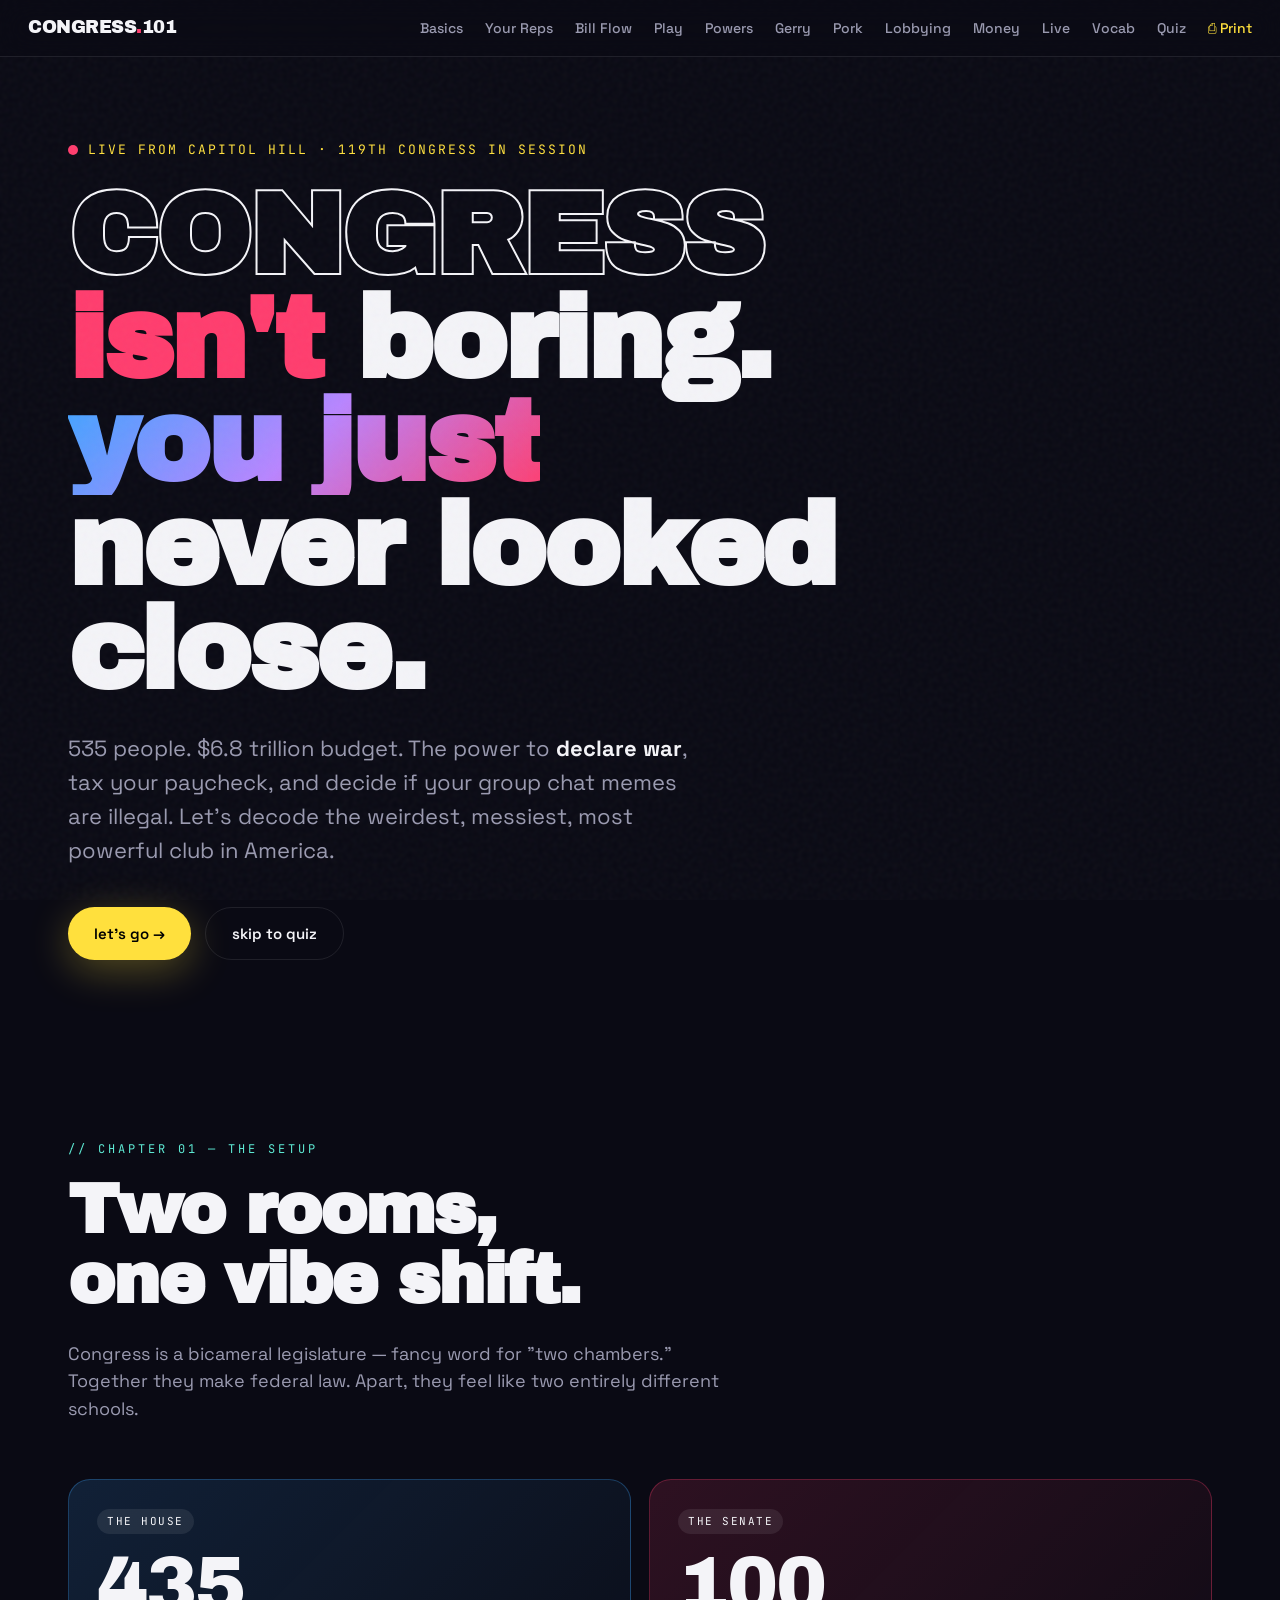
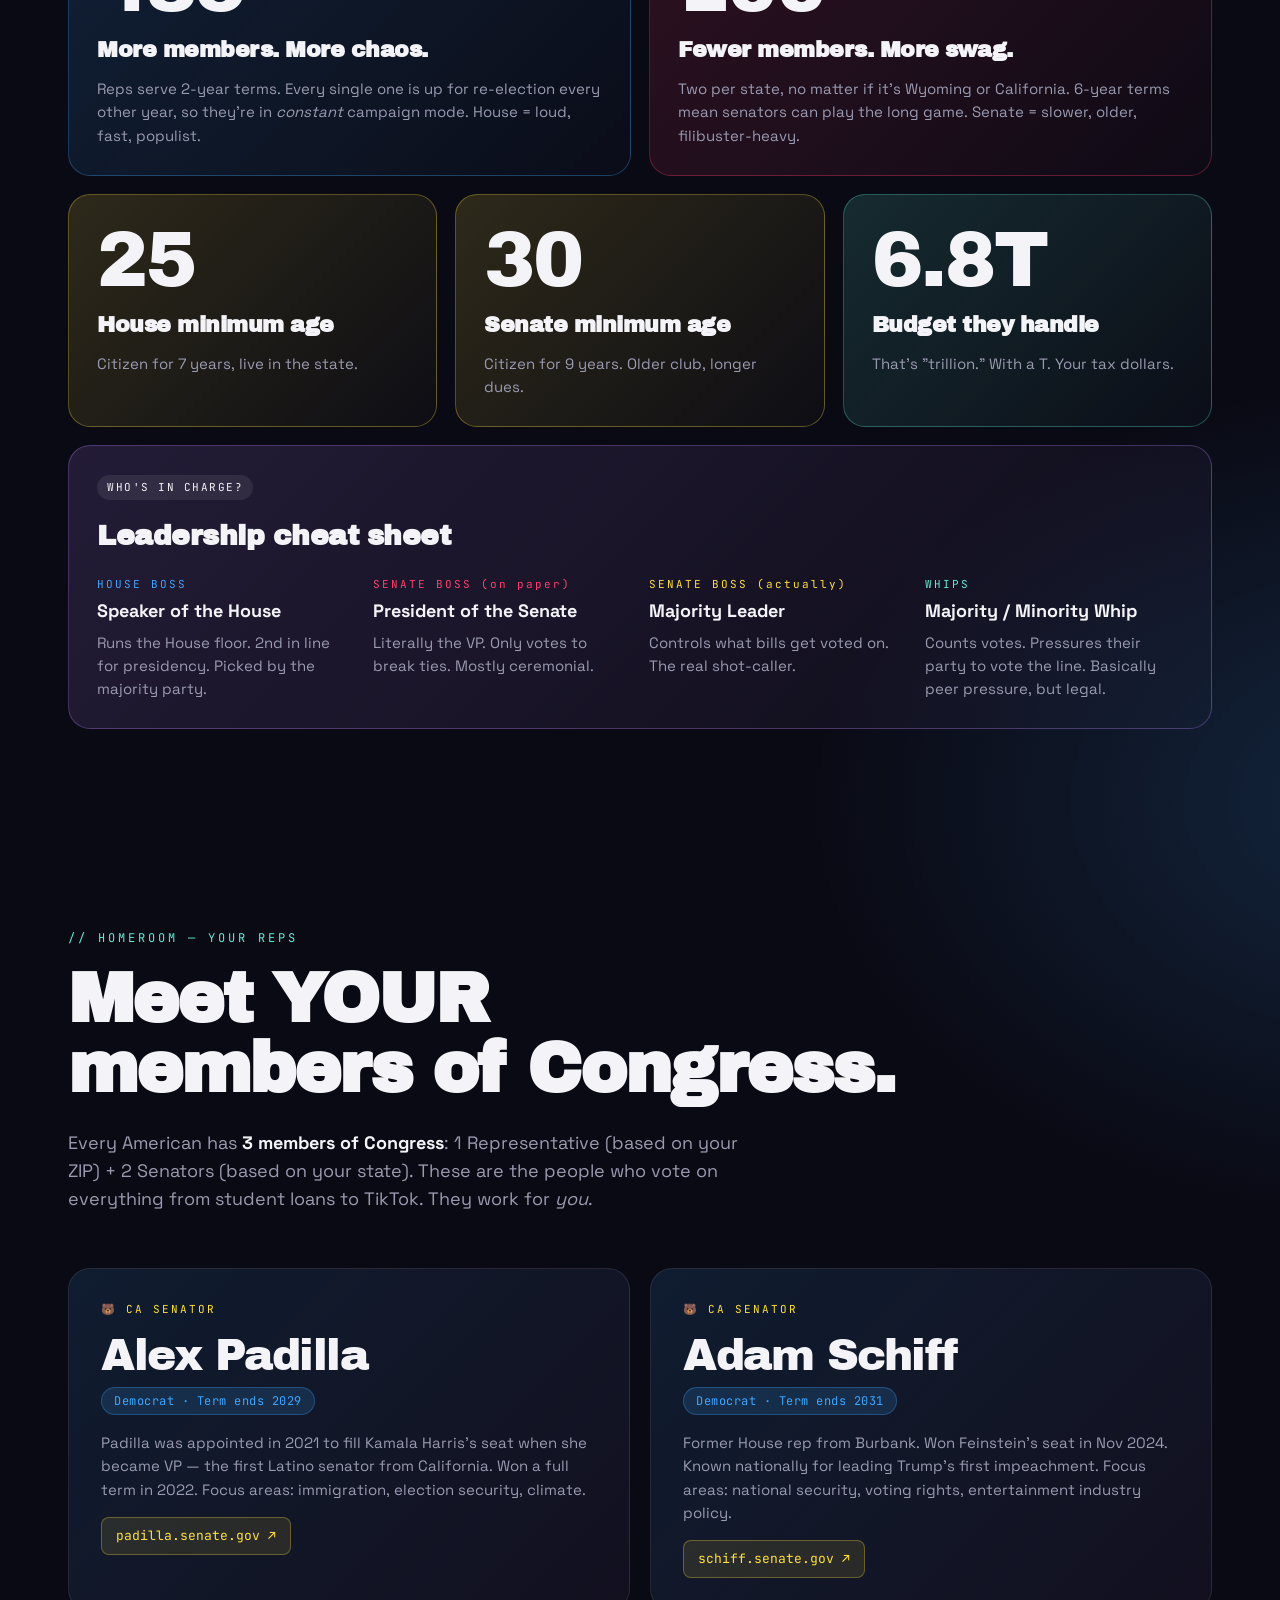
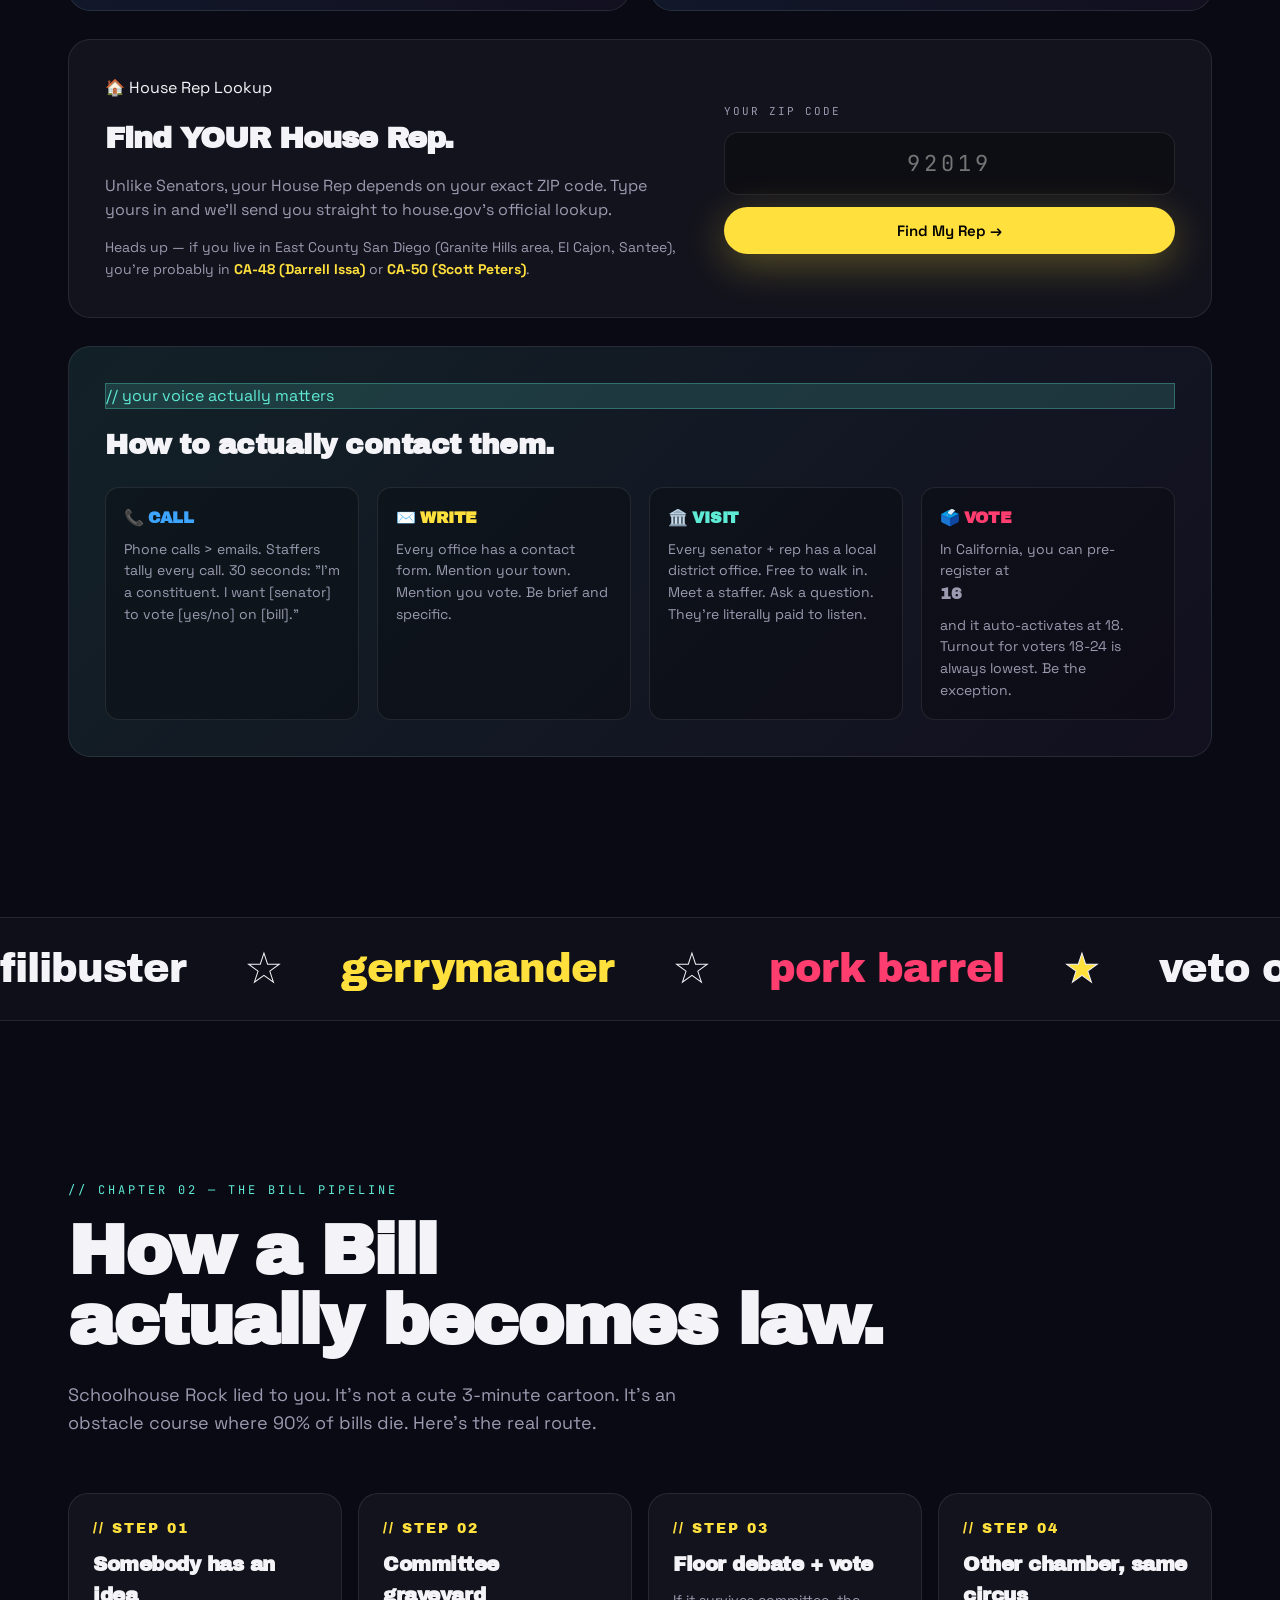
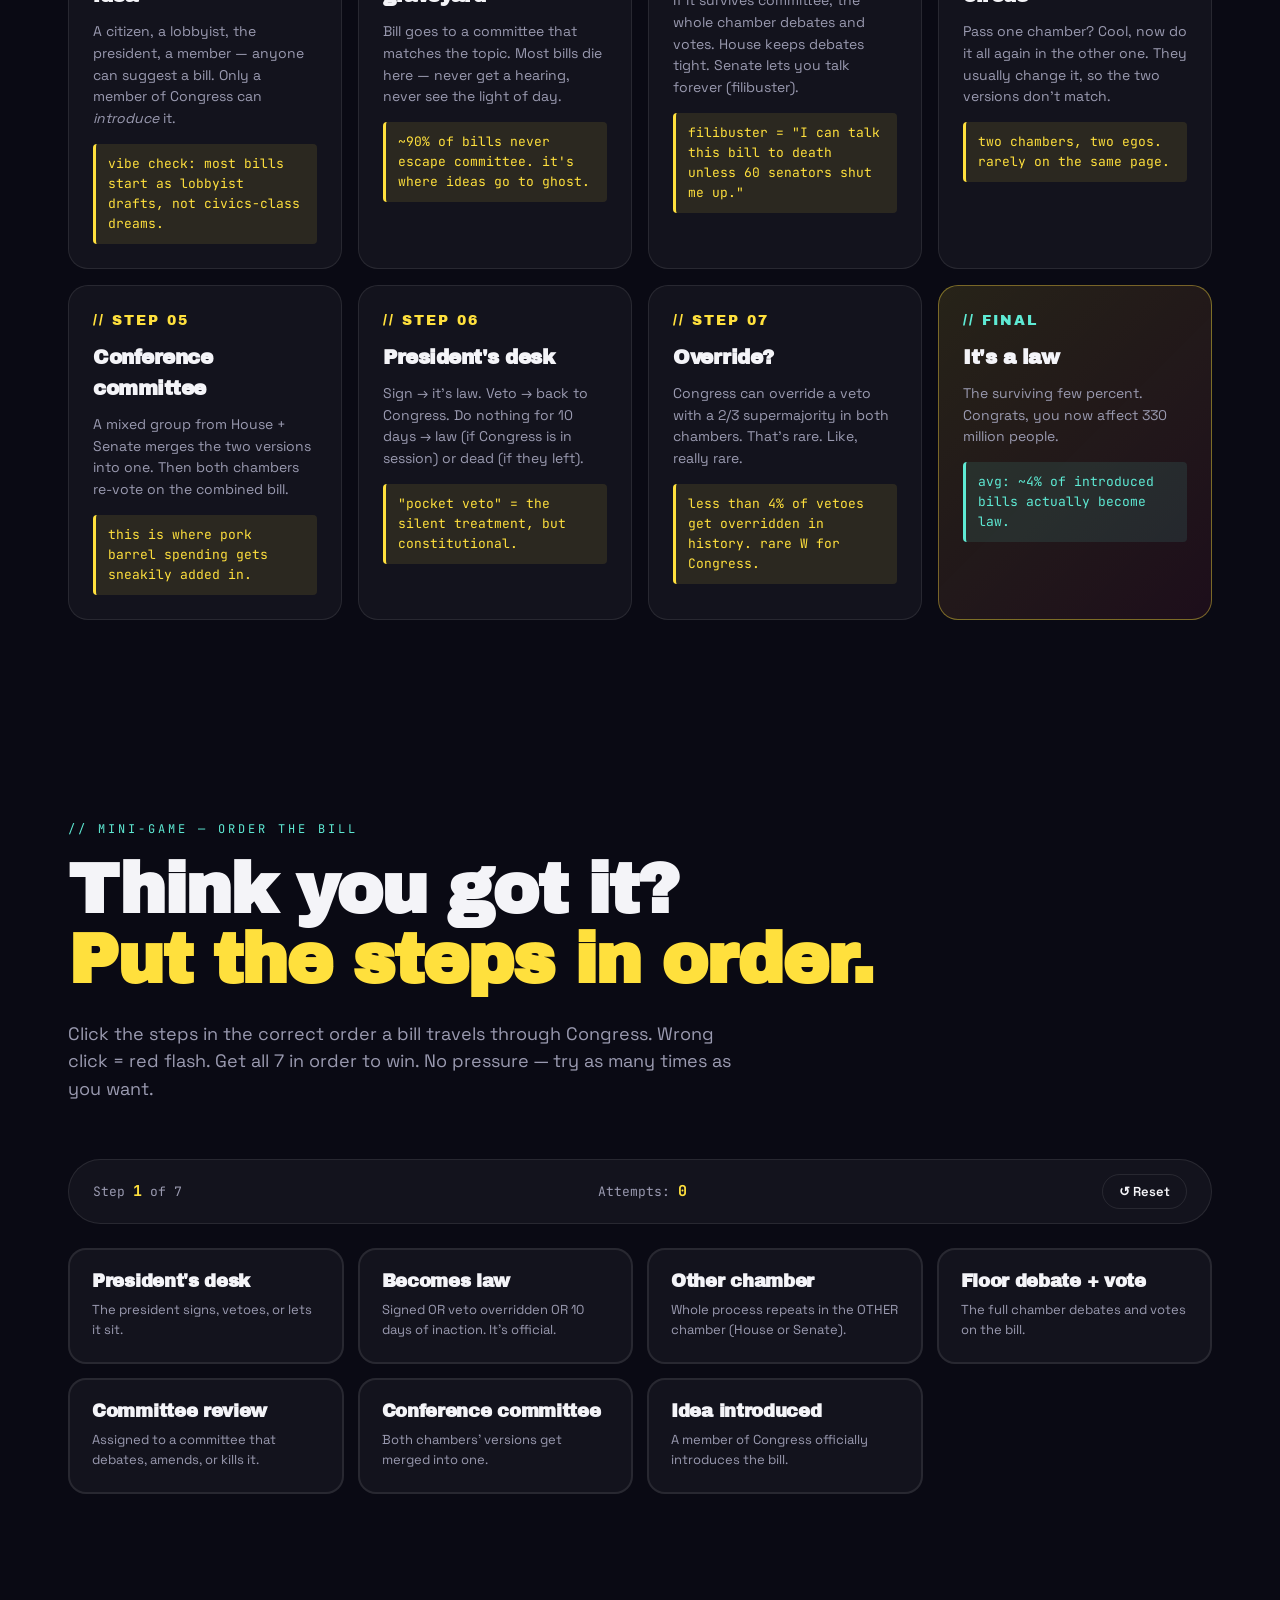
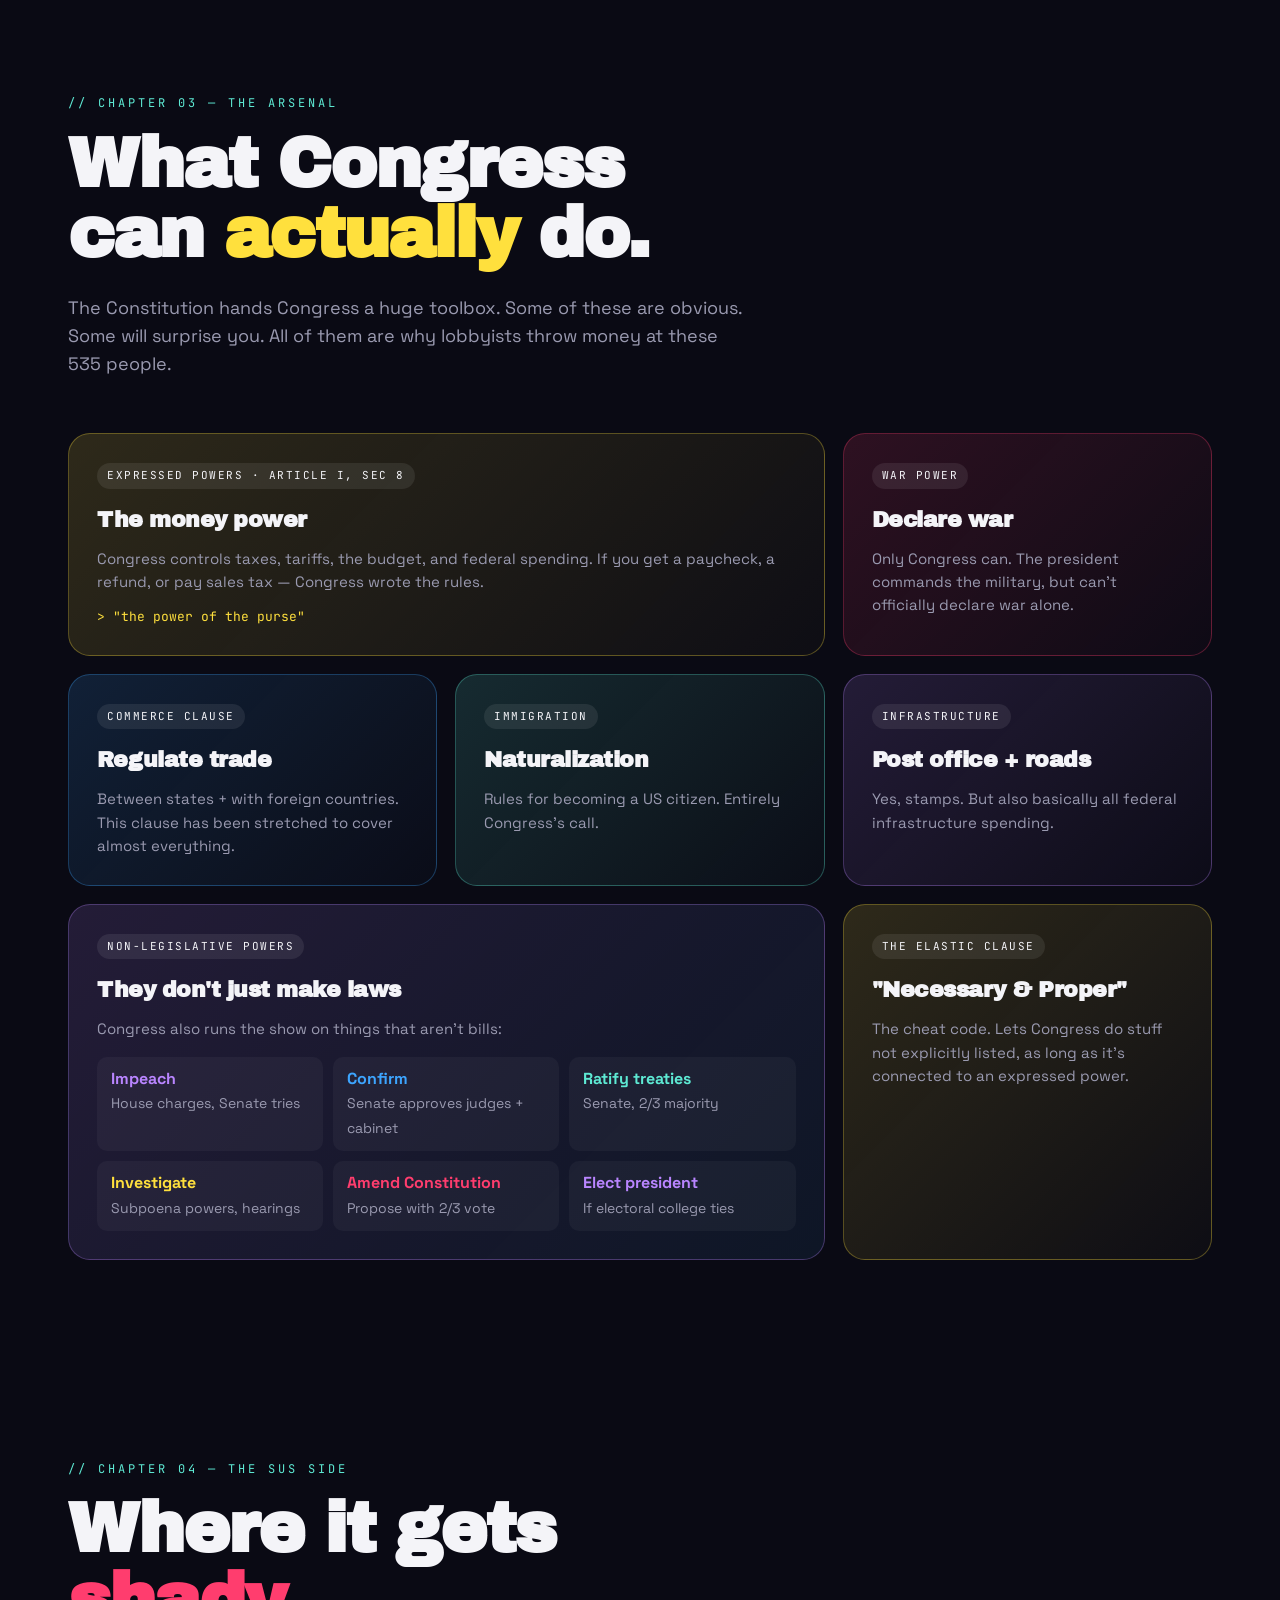
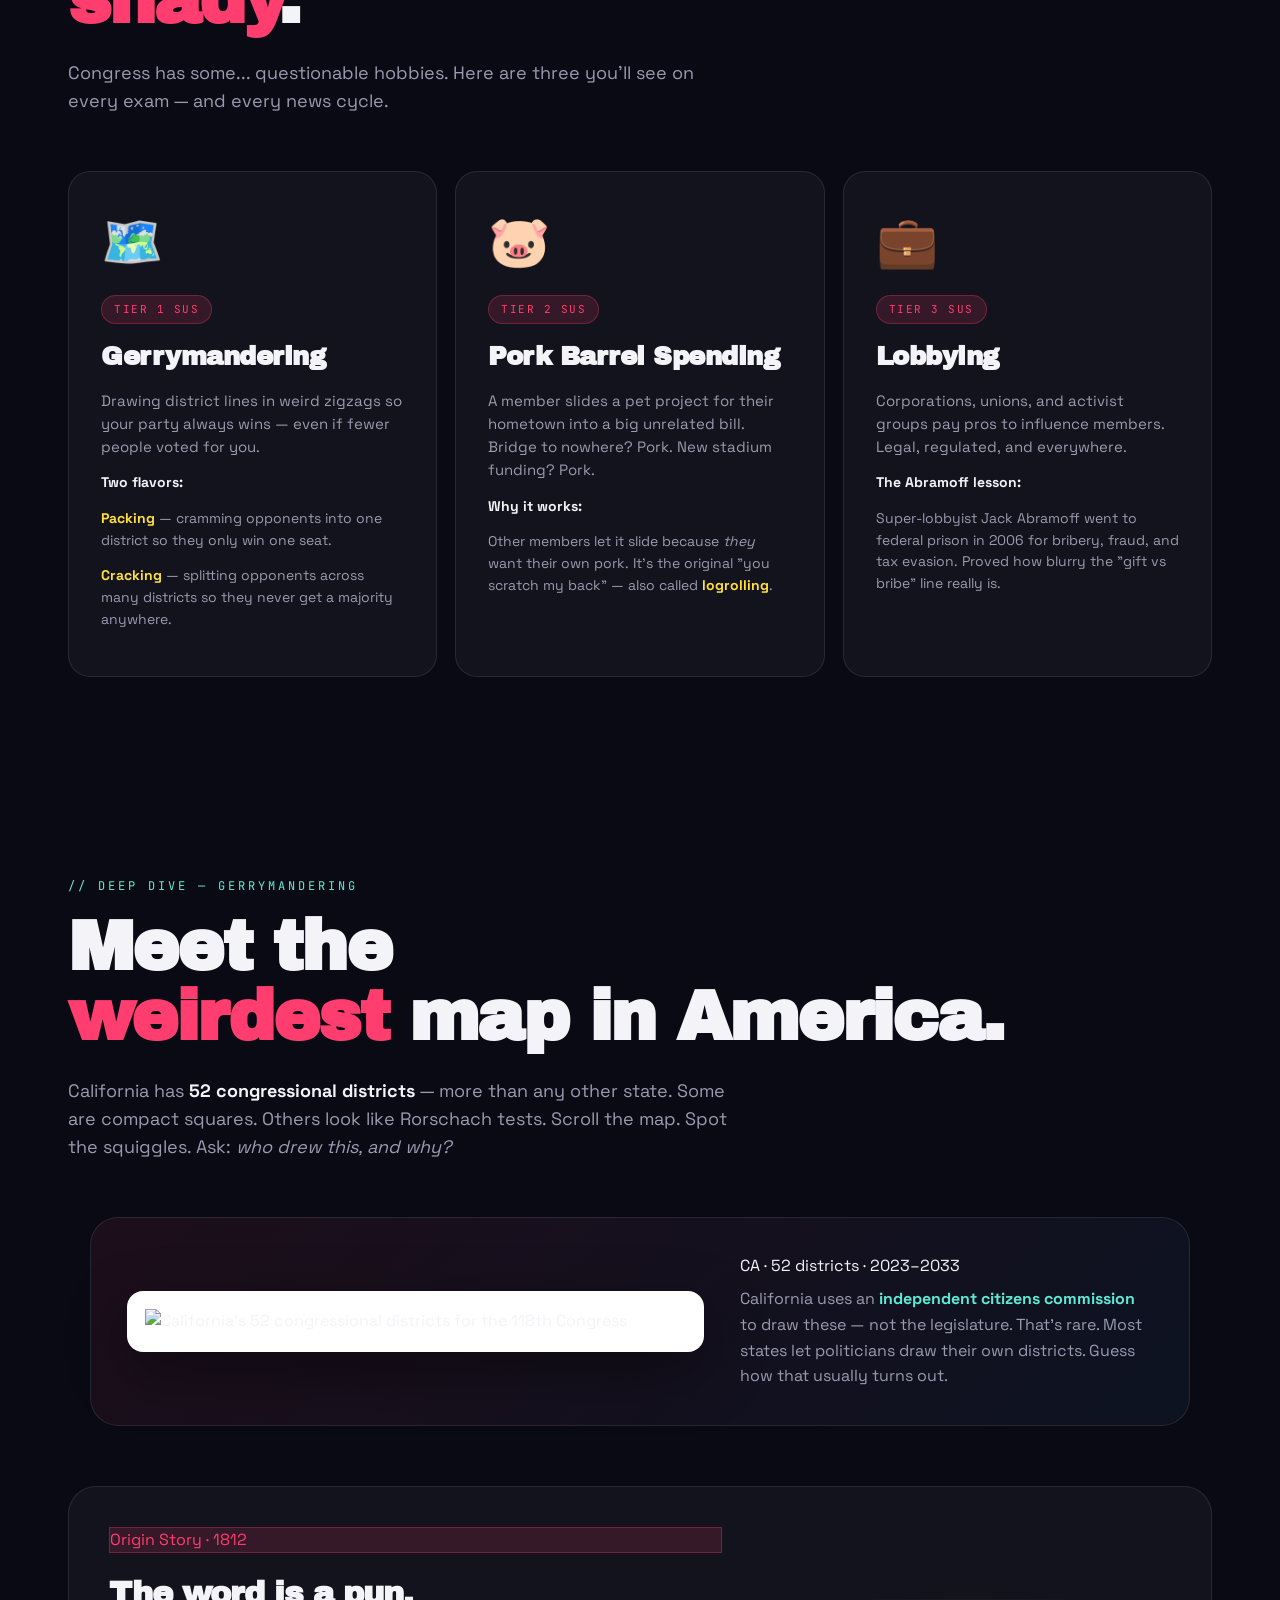
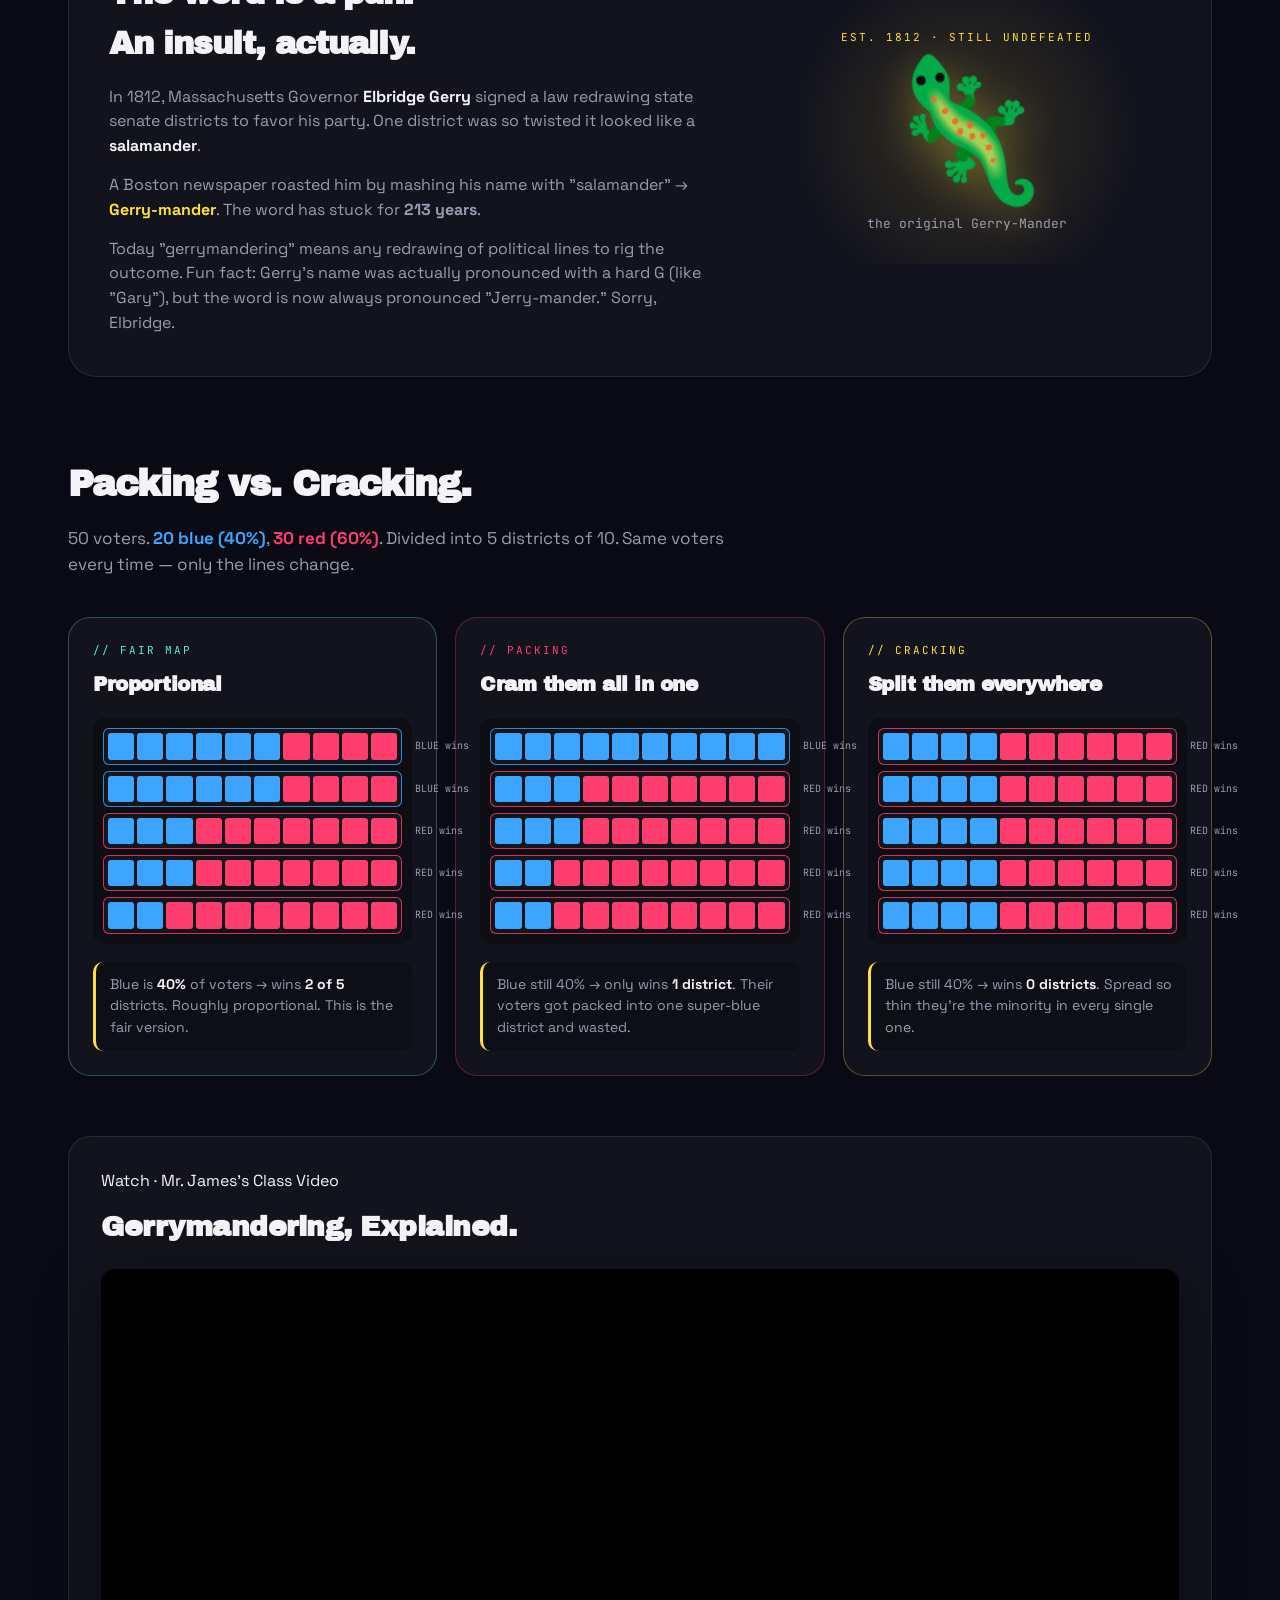
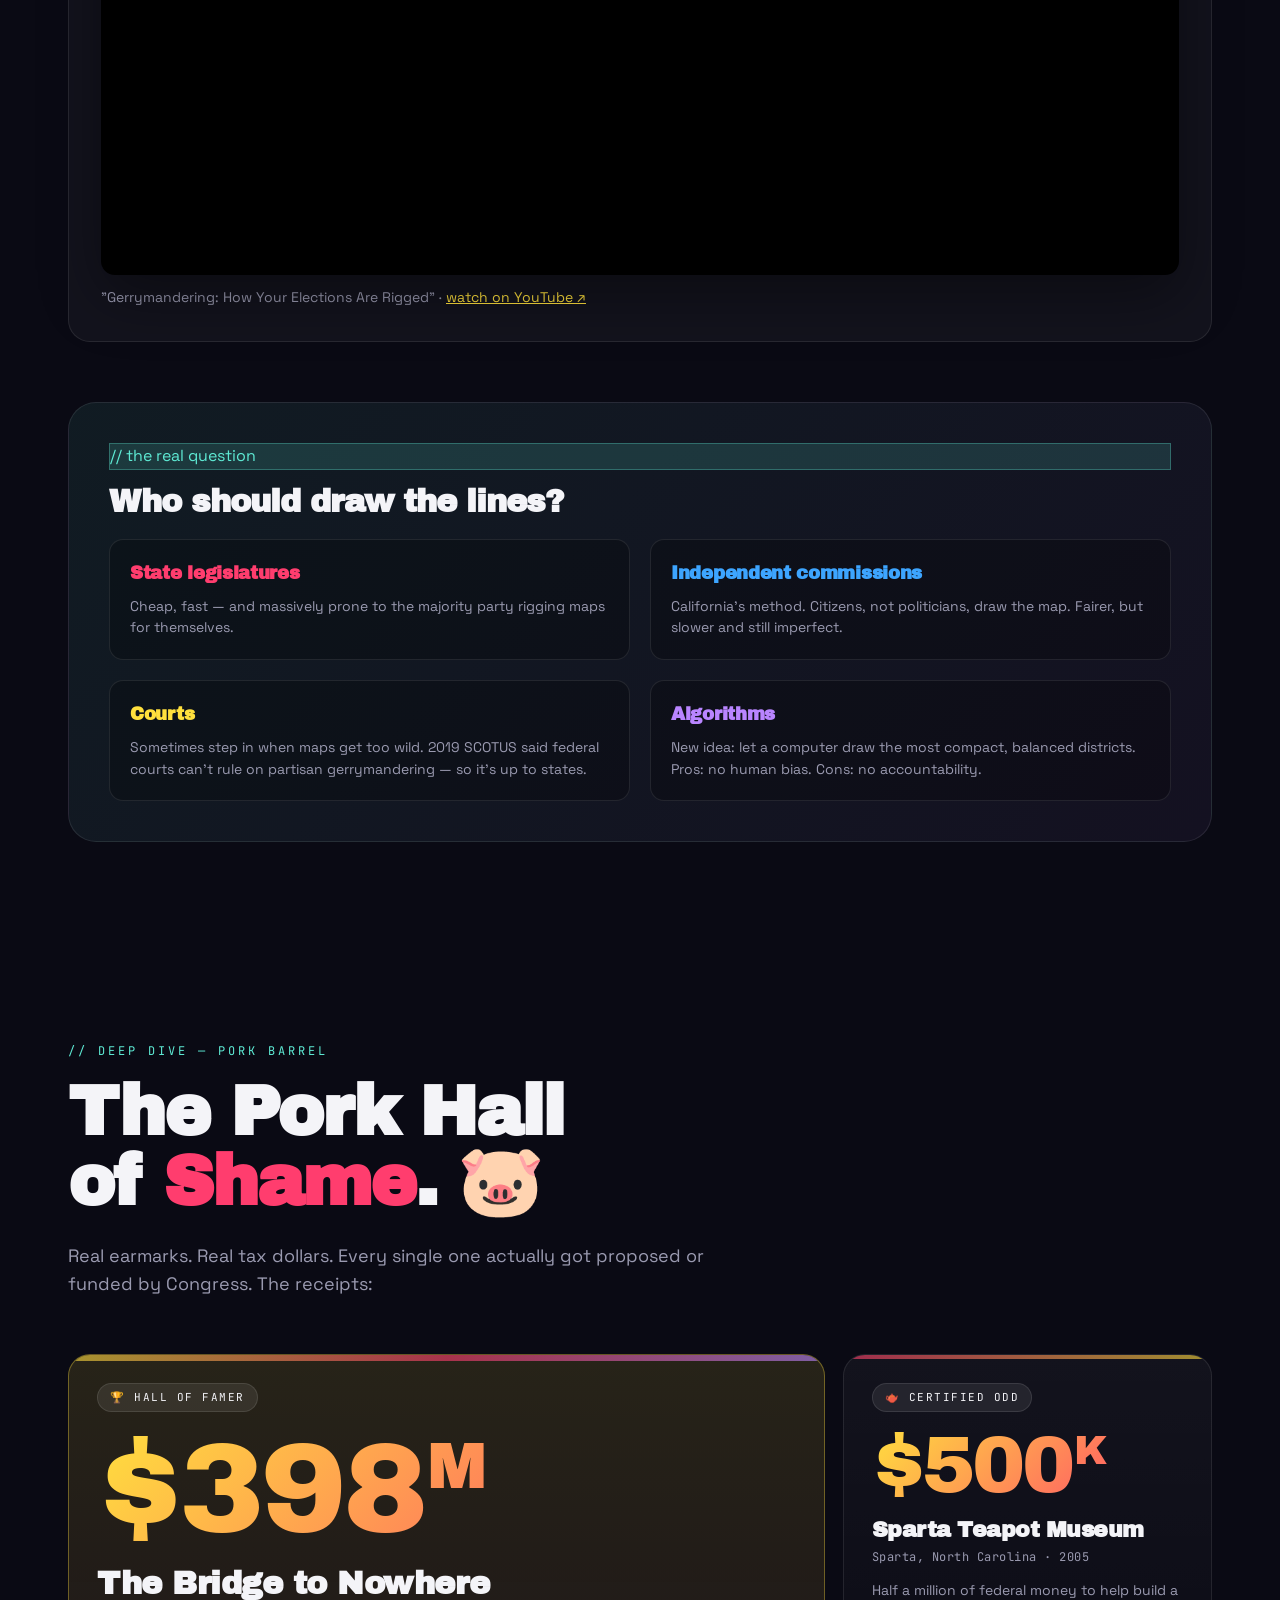
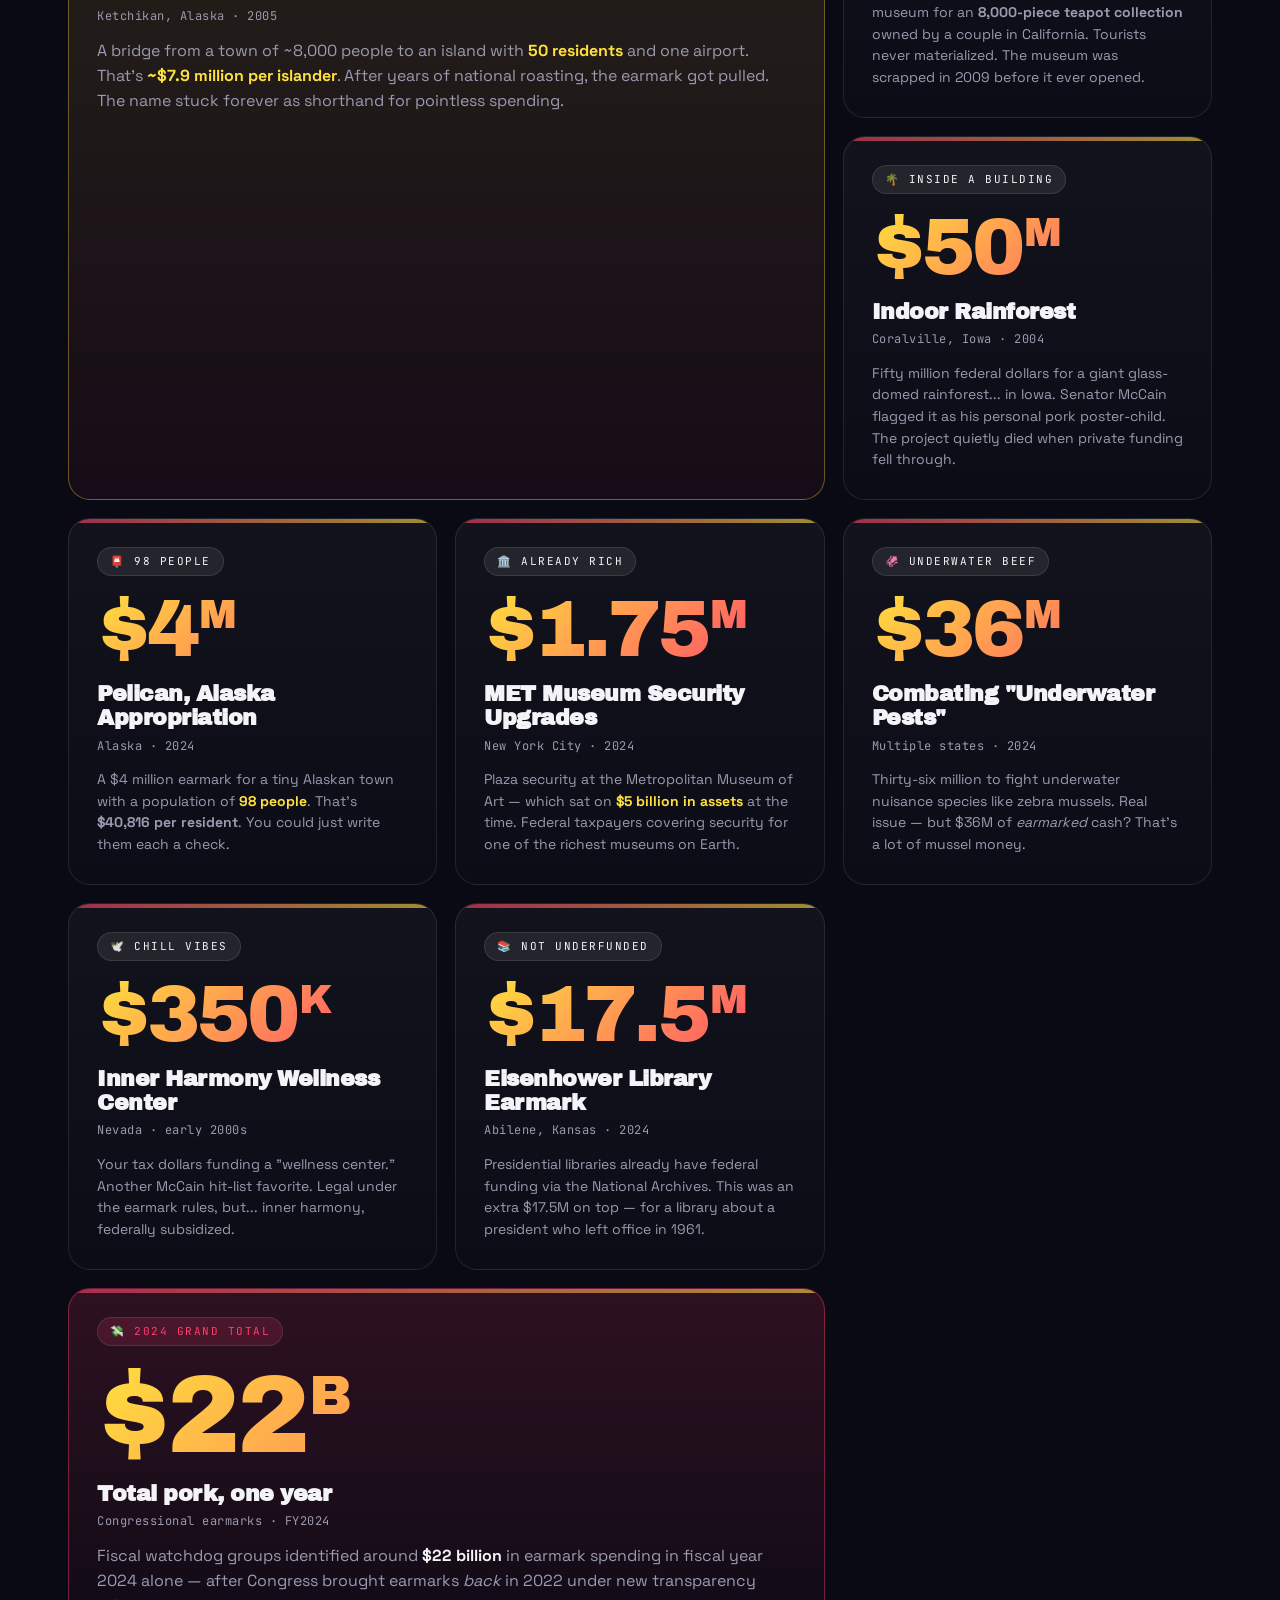
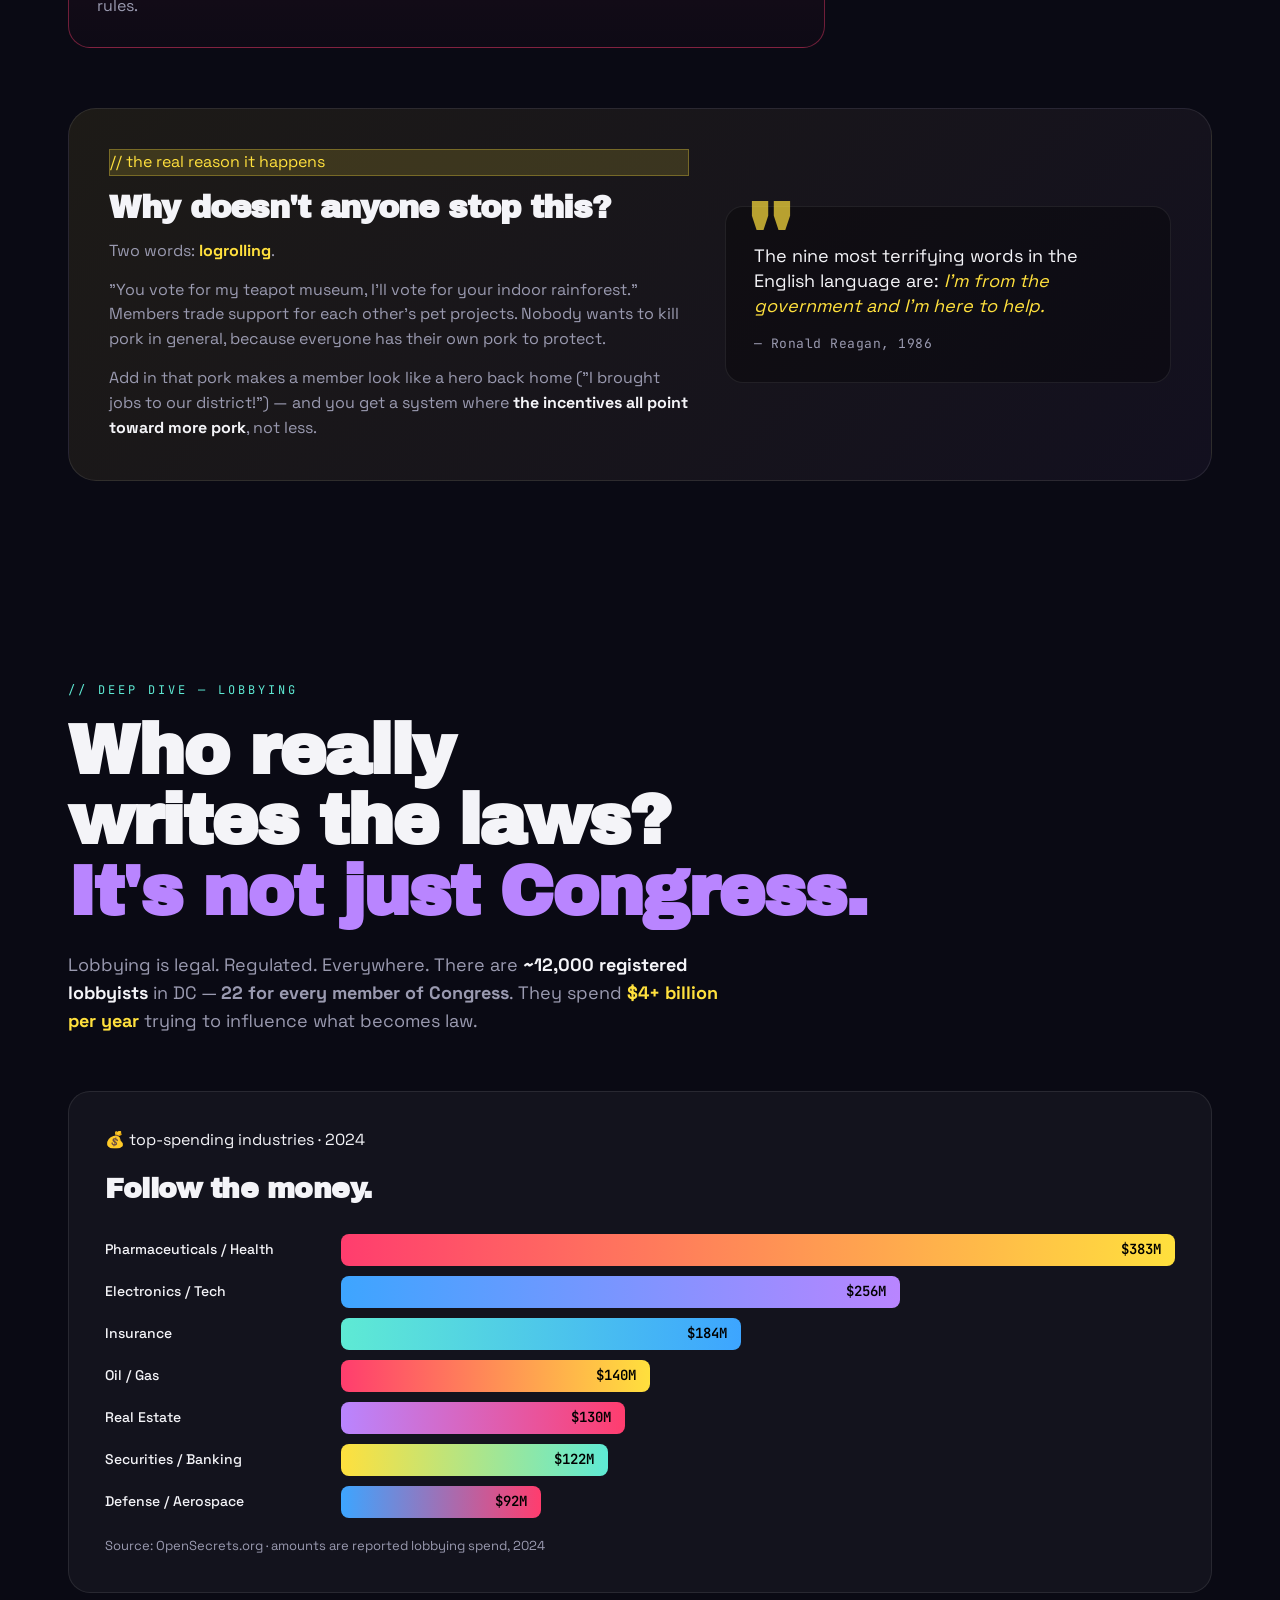
==== commit a63570bb: "Swap local video files for YouTube embeds Replaces two local .mp4 embeds with responsive YouTube ifr" ====
--- a/index.html
+++ b/index.html
@@ -650,6 +650,22 @@
     width: 100%;
     border-radius: 14px;
     background: #000;
+  }
+  .yt-wrap {
+    position: relative;
+    width: 100%;
+    aspect-ratio: 16 / 9;
+    border-radius: 14px;
+    overflow: hidden;
+    background: #000;
+    box-shadow: 0 20px 60px rgba(0,0,0,0.4);
+  }
+  .yt-wrap iframe {
+    position: absolute;
+    inset: 0;
+    width: 100%;
+    height: 100%;
+    border: 0;
   }
 
   /* TAKEAWAY */
@@ -2039,11 +2055,15 @@
   <div class="video-wrap">
     <div class="tag" style="margin-bottom:12px;">Watch · Mr. James's Class Video</div>
     <h3 style="font-family:'Archivo Black', sans-serif; font-size:28px; letter-spacing:-0.5px; margin-bottom:20px;">Gerrymandering, Explained.</h3>
-    <video controls preload="metadata" poster="">
-      <source src="../Gerrymandering%20Explained.mp4" type="video/mp4">
-      Your browser doesn't support video. Ask Mr. James to play it in class.
-    </video>
-    <p style="color: var(--muted); font-size: 14px; margin-top: 12px;">If this doesn't load, the file is <code style="background:rgba(255,255,255,0.08); padding:2px 6px; border-radius:4px;">Gerrymandering Explained.mp4</code> in the parent folder.</p>
+    <div class="yt-wrap">
+      <iframe src="https://www.youtube-nocookie.com/embed/Mky11UJb9AY"
+              title="Gerrymandering: How Your Elections Are Rigged"
+              frameborder="0"
+              allow="accelerometer; autoplay; clipboard-write; encrypted-media; gyroscope; picture-in-picture; web-share"
+              referrerpolicy="strict-origin-when-cross-origin"
+              allowfullscreen></iframe>
+    </div>
+    <p style="color: var(--muted); font-size: 14px; margin-top: 12px;">"Gerrymandering: How Your Elections Are Rigged" · <a href="https://www.youtube.com/watch?v=Mky11UJb9AY" target="_blank" rel="noopener" style="color: var(--yellow);">watch on YouTube ↗</a></p>
   </div>
 
   <!-- TAKEAWAY -->
@@ -2223,11 +2243,15 @@
     <p style="color:var(--muted); font-size:16px; margin-bottom:14px;">Then investigators found he was also <strong style="color:var(--red);">defrauding his own Native American tribal clients of tens of millions</strong>, bribing officials, and evading taxes. In 2006 he pled guilty to <strong>fraud, conspiracy, and tax evasion</strong>. Served ~4 years in federal prison.</p>
     <p style="color:var(--muted); font-size:16px; margin-bottom:26px;">21 other people got convicted in the fallout — including a US Representative and White House officials. His case led to the <strong style="color:var(--yellow);">Honest Leadership and Open Government Act of 2007</strong>, the biggest lobbying-reform law in 20 years.</p>
 
-    <video controls preload="metadata" style="width:100%; border-radius:14px; background:#000;">
-      <source src="../Jack%20Abramoff-%20The%20lobbyist's%20playbook.mp4" type="video/mp4">
-      Your browser doesn't support video. Ask Mr. James to play it in class.
-    </video>
-    <p style="color:var(--muted); font-size:13px; margin-top:10px;">60 Minutes interview: Abramoff explains the tricks he used (file: <code style="background:rgba(255,255,255,0.08); padding:2px 6px; border-radius:4px;">Jack Abramoff- The lobbyist's playbook.mp4</code>)</p>
+    <div class="yt-wrap">
+      <iframe src="https://www.youtube-nocookie.com/embed/CHiicN0Kg10"
+              title="Jack Abramoff: The lobbyist's playbook"
+              frameborder="0"
+              allow="accelerometer; autoplay; clipboard-write; encrypted-media; gyroscope; picture-in-picture; web-share"
+              referrerpolicy="strict-origin-when-cross-origin"
+              allowfullscreen></iframe>
+    </div>
+    <p style="color:var(--muted); font-size:13px; margin-top:10px;">60 Minutes interview: Abramoff explains the tricks he used · <a href="https://www.youtube.com/watch?v=CHiicN0Kg10" target="_blank" rel="noopener" style="color: var(--yellow);">watch on YouTube ↗</a></p>
   </div>
 
   <!-- KEY TERMS -->
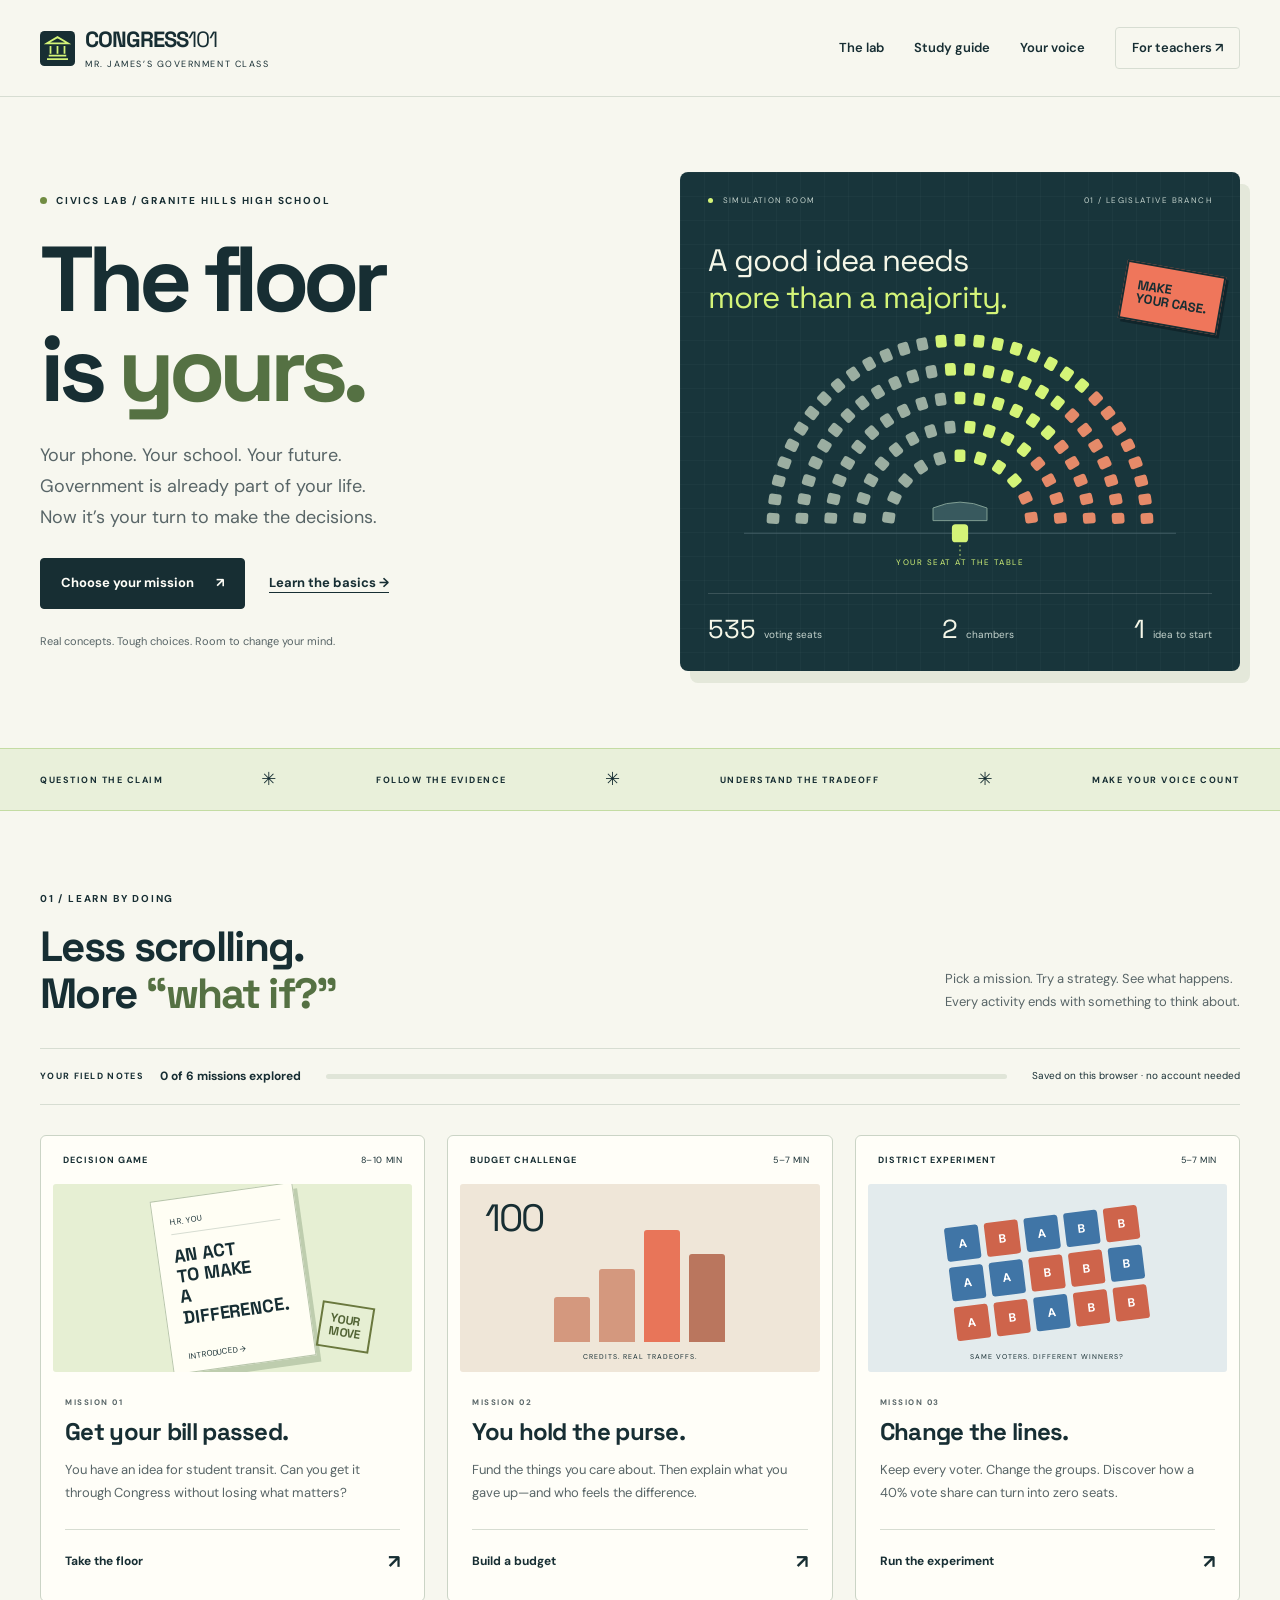
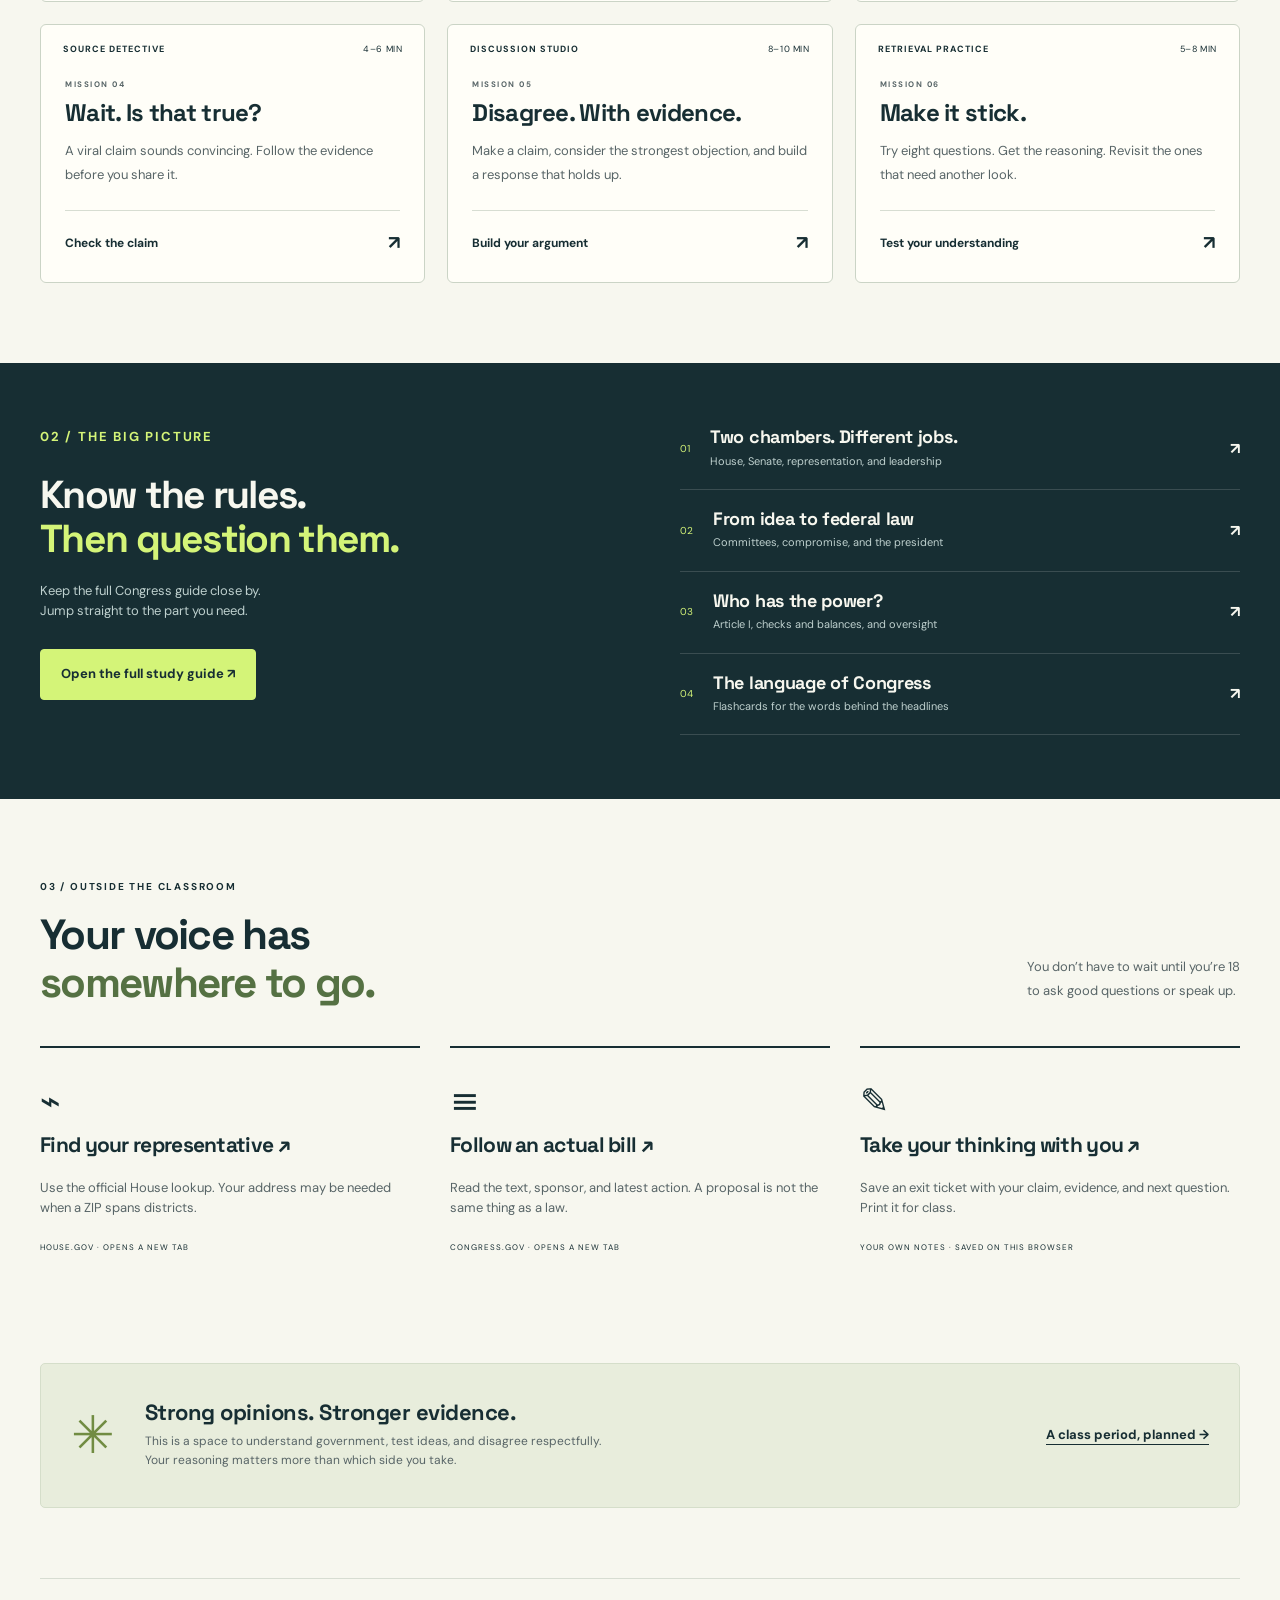
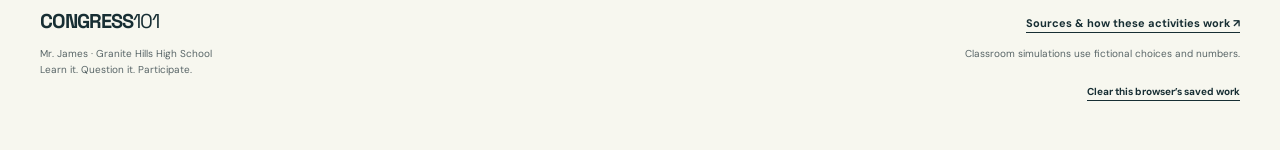
==== commit d0442f96: "Add student Civics Lab with six interactive missions and sourced guide" ====
--- a/index.html
+++ b/index.html
@@ -1,2888 +1,52 @@
-<!DOCTYPE html>
+<!doctype html>
 <html lang="en">
 <head>
-<meta charset="UTF-8" />
-<meta name="viewport" content="width=device-width, initial-scale=1.0" />
-<title>Congress, Unfiltered — A Hype Guide to the Legislative Branch</title>
-<link rel="preconnect" href="https://fonts.googleapis.com">
-<link rel="preconnect" href="https://fonts.gstatic.com" crossorigin>
-<link href="https://fonts.googleapis.com/css2?family=Space+Grotesk:wght@400;500;600;700&family=Archivo+Black&family=JetBrains+Mono:wght@400;600&display=swap" rel="stylesheet">
-<style>
-  :root {
-    --bg: #0a0a14;
-    --bg-2: #12122a;
-    --ink: #f4f4f8;
-    --muted: #9a9ab0;
-    --red: #ff3d6e;
-    --blue: #3da5ff;
-    --yellow: #ffe03d;
-    --mint: #5eead4;
-    --purple: #b985ff;
-    --grid: rgba(255,255,255,0.06);
-    --card: rgba(255,255,255,0.04);
-    --card-br: rgba(255,255,255,0.09);
-  }
-
-  * { box-sizing: border-box; margin: 0; padding: 0; }
-
-  html { scroll-behavior: smooth; }
-
-  body {
-    font-family: 'Space Grotesk', system-ui, sans-serif;
-    background: var(--bg);
-    color: var(--ink);
-    line-height: 1.55;
-    overflow-x: hidden;
-    background-image:
-      radial-gradient(1200px 600px at 10% -10%, rgba(255,61,110,0.15), transparent 60%),
-      radial-gradient(1000px 700px at 110% 10%, rgba(61,165,255,0.18), transparent 60%),
-      radial-gradient(900px 500px at 50% 120%, rgba(185,133,255,0.15), transparent 60%);
-  }
-
-  ::selection { background: var(--yellow); color: #000; }
-
-  /* NAV */
-  nav {
-    position: fixed; top: 0; left: 0; right: 0;
-    padding: 14px 28px;
-    display: flex; justify-content: space-between; align-items: center;
-    backdrop-filter: blur(14px);
-    background: rgba(10,10,20,0.6);
-    border-bottom: 1px solid var(--card-br);
-    z-index: 100;
-  }
-  nav .logo {
-    font-family: 'Archivo Black', sans-serif;
-    font-size: 18px; letter-spacing: -0.5px;
-  }
-  nav .logo span { color: var(--red); }
-  nav ul { display: flex; gap: 22px; list-style: none; flex-wrap: wrap; }
-  nav a {
-    color: var(--muted); text-decoration: none; font-size: 14px; font-weight: 500;
-    transition: color 0.2s;
-  }
-  nav a:hover { color: var(--ink); }
-
-  /* HERO */
-  .hero {
-    min-height: 100vh;
-    padding: 140px 28px 80px;
-    display: flex; flex-direction: column; justify-content: center;
-    max-width: 1200px; margin: 0 auto;
-    position: relative;
-  }
-  .eyebrow {
-    font-family: 'JetBrains Mono', monospace;
-    font-size: 13px; letter-spacing: 2px; text-transform: uppercase;
-    color: var(--yellow); margin-bottom: 24px;
-    display: flex; align-items: center; gap: 10px;
-  }
-  .eyebrow .dot {
-    width: 10px; height: 10px; background: var(--red); border-radius: 50%;
-    animation: pulse 1.5s infinite;
-  }
-  @keyframes pulse {
-    0%, 100% { opacity: 1; transform: scale(1); }
-    50% { opacity: 0.5; transform: scale(1.3); }
-  }
-
-  h1.mega {
-    font-family: 'Archivo Black', sans-serif;
-    font-size: clamp(48px, 9vw, 140px);
-    line-height: 0.9;
-    letter-spacing: -3px;
-    margin-bottom: 28px;
-  }
-  h1.mega .red { color: var(--red); }
-  h1.mega .outline {
-    -webkit-text-stroke: 2px var(--ink);
-    color: transparent;
-  }
-  h1.mega .shift {
-    display: inline-block;
-    background: linear-gradient(135deg, var(--blue), var(--purple), var(--red));
-    -webkit-background-clip: text;
-    background-clip: text;
-    -webkit-text-fill-color: transparent;
-  }
-
-  .hero-sub {
-    font-size: clamp(16px, 2vw, 22px);
-    color: var(--muted);
-    max-width: 640px;
-    margin-bottom: 40px;
-  }
-  .hero-sub strong { color: var(--ink); }
-
-  .hero-cta {
-    display: flex; gap: 14px; flex-wrap: wrap;
-  }
-  .btn {
-    display: inline-flex; align-items: center; gap: 10px;
-    padding: 14px 26px; border-radius: 100px;
-    font-family: 'Space Grotesk', sans-serif;
-    font-weight: 600; font-size: 15px;
-    text-decoration: none; cursor: pointer; border: none;
-    transition: transform 0.2s, box-shadow 0.2s;
-  }
-  .btn:hover { transform: translateY(-2px); }
-  .btn-primary {
-    background: var(--yellow); color: #000;
-    box-shadow: 0 10px 40px rgba(255,224,61,0.3);
-  }
-  .btn-primary:hover { box-shadow: 0 14px 48px rgba(255,224,61,0.5); }
-  .btn-ghost {
-    background: transparent; color: var(--ink);
-    border: 1px solid var(--card-br);
-  }
-  .btn-ghost:hover { border-color: var(--ink); }
-
-  /* SECTIONS */
-  section {
-    padding: 100px 28px;
-    max-width: 1200px;
-    margin: 0 auto;
-    position: relative;
-  }
-  .section-label {
-    font-family: 'JetBrains Mono', monospace;
-    font-size: 12px; letter-spacing: 3px; text-transform: uppercase;
-    color: var(--mint); margin-bottom: 16px;
-  }
-  .section-title {
-    font-family: 'Archivo Black', sans-serif;
-    font-size: clamp(36px, 5.5vw, 72px);
-    line-height: 1; letter-spacing: -2px;
-    margin-bottom: 24px;
-  }
-  .section-intro {
-    font-size: 18px; color: var(--muted);
-    max-width: 680px; margin-bottom: 56px;
-  }
-
-  /* BENTO GRID */
-  .bento {
-    display: grid;
-    grid-template-columns: repeat(6, 1fr);
-    gap: 18px;
-  }
-  .card {
-    background: var(--card);
-    border: 1px solid var(--card-br);
-    border-radius: 22px;
-    padding: 28px;
-    transition: transform 0.3s, border-color 0.3s, background 0.3s;
-    position: relative;
-    overflow: hidden;
-  }
-  .card:hover {
-    transform: translateY(-4px);
-    border-color: rgba(255,255,255,0.2);
-    background: rgba(255,255,255,0.06);
-  }
-  .card h3 {
-    font-family: 'Archivo Black', sans-serif;
-    font-size: 22px; letter-spacing: -0.5px;
-    margin-bottom: 10px;
-  }
-  .card p { color: var(--muted); font-size: 15px; }
-  .card .stat {
-    font-family: 'Archivo Black', sans-serif;
-    font-size: clamp(44px, 6vw, 88px);
-    line-height: 1; letter-spacing: -2px;
-    margin-bottom: 8px;
-  }
-  .card.wide { grid-column: span 4; }
-  .card.half { grid-column: span 3; }
-  .card.third { grid-column: span 2; }
-  .card.full { grid-column: span 6; }
-  .card.tall { grid-row: span 2; }
-
-  .card-house {
-    background: linear-gradient(135deg, rgba(61,165,255,0.15), rgba(61,165,255,0.02));
-    border-color: rgba(61,165,255,0.3);
-  }
-  .card-senate {
-    background: linear-gradient(135deg, rgba(255,61,110,0.15), rgba(255,61,110,0.02));
-    border-color: rgba(255,61,110,0.3);
-  }
-  .card-yellow {
-    background: linear-gradient(135deg, rgba(255,224,61,0.15), rgba(255,224,61,0.02));
-    border-color: rgba(255,224,61,0.3);
-  }
-  .card-mint {
-    background: linear-gradient(135deg, rgba(94,234,212,0.15), rgba(94,234,212,0.02));
-    border-color: rgba(94,234,212,0.3);
-  }
-  .card-purple {
-    background: linear-gradient(135deg, rgba(185,133,255,0.15), rgba(185,133,255,0.02));
-    border-color: rgba(185,133,255,0.3);
-  }
-
-  .card .tag {
-    display: inline-block;
-    font-family: 'JetBrains Mono', monospace;
-    font-size: 11px; text-transform: uppercase; letter-spacing: 1.5px;
-    padding: 4px 10px; border-radius: 100px;
-    background: rgba(255,255,255,0.08);
-    margin-bottom: 14px;
-  }
-
-  /* BILL FLOW */
-  .bill-flow {
-    display: grid;
-    grid-template-columns: repeat(auto-fit, minmax(240px, 1fr));
-    gap: 16px;
-    margin-top: 40px;
-  }
-  .flow-step {
-    background: var(--card);
-    border: 1px solid var(--card-br);
-    border-radius: 20px;
-    padding: 24px;
-    position: relative;
-    cursor: pointer;
-    transition: all 0.3s;
-  }
-  .flow-step:hover {
-    border-color: var(--yellow);
-    transform: translateY(-4px);
-  }
-  .flow-step .num {
-    font-family: 'Archivo Black', sans-serif;
-    font-size: 14px;
-    color: var(--yellow);
-    margin-bottom: 10px;
-    letter-spacing: 2px;
-  }
-  .flow-step h4 {
-    font-family: 'Archivo Black', sans-serif;
-    font-size: 20px;
-    margin-bottom: 10px;
-    letter-spacing: -0.5px;
-  }
-  .flow-step p { color: var(--muted); font-size: 14px; }
-  .flow-step .hot-take {
-    margin-top: 14px;
-    padding: 10px 12px;
-    background: rgba(255,224,61,0.1);
-    border-left: 3px solid var(--yellow);
-    font-size: 13px;
-    border-radius: 4px;
-    color: var(--yellow);
-    font-family: 'JetBrains Mono', monospace;
-  }
-
-  /* VOCAB CARDS */
-  .vocab-grid {
-    display: grid;
-    grid-template-columns: repeat(auto-fill, minmax(220px, 1fr));
-    gap: 14px;
-  }
-  .vocab {
-    background: var(--card);
-    border: 1px solid var(--card-br);
-    border-radius: 16px;
-    padding: 20px;
-    cursor: pointer;
-    min-height: 140px;
-    perspective: 1000px;
-    position: relative;
-    transition: transform 0.3s;
-  }
-  .vocab:hover { transform: translateY(-3px); }
-  .vocab .term {
-    font-family: 'Archivo Black', sans-serif;
-    font-size: 18px; letter-spacing: -0.5px;
-    margin-bottom: 8px;
-  }
-  .vocab .hint {
-    font-family: 'JetBrains Mono', monospace;
-    font-size: 11px;
-    color: var(--muted);
-    text-transform: uppercase;
-    letter-spacing: 1.5px;
-  }
-  .vocab .def {
-    display: none;
-    font-size: 14px;
-    color: var(--ink);
-    margin-top: 10px;
-  }
-  .vocab.flipped .def { display: block; }
-  .vocab.flipped .hint { color: var(--mint); }
-  .vocab.flipped { border-color: var(--mint); }
-
-  /* QUIZ */
-  .quiz {
-    background: var(--card);
-    border: 1px solid var(--card-br);
-    border-radius: 24px;
-    padding: 40px;
-    max-width: 720px;
-    margin: 0 auto;
-  }
-  .quiz .q-num {
-    font-family: 'JetBrains Mono', monospace;
-    font-size: 12px; letter-spacing: 2px; color: var(--yellow);
-    margin-bottom: 14px;
-  }
-  .quiz .q-text {
-    font-family: 'Archivo Black', sans-serif;
-    font-size: 24px;
-    line-height: 1.2;
-    margin-bottom: 28px;
-    letter-spacing: -0.5px;
-  }
-  .quiz .options { display: flex; flex-direction: column; gap: 10px; }
-  .quiz .opt {
-    background: rgba(255,255,255,0.03);
-    border: 1px solid var(--card-br);
-    border-radius: 14px;
-    padding: 16px 20px;
-    text-align: left;
-    color: var(--ink);
-    font-family: inherit;
-    font-size: 15px;
-    cursor: pointer;
-    transition: all 0.2s;
-  }
-  .quiz .opt:hover:not(:disabled) {
-    background: rgba(255,255,255,0.07);
-    border-color: var(--ink);
-  }
-  .quiz .opt.correct {
-    background: rgba(94,234,212,0.15);
-    border-color: var(--mint);
-    color: var(--mint);
-  }
-  .quiz .opt.wrong {
-    background: rgba(255,61,110,0.15);
-    border-color: var(--red);
-    color: var(--red);
-  }
-  .quiz .opt:disabled { cursor: default; }
-  .quiz-footer {
-    margin-top: 24px;
-    display: flex; justify-content: space-between; align-items: center;
-  }
-  .progress-bar {
-    height: 6px;
-    background: rgba(255,255,255,0.08);
-    border-radius: 100px;
-    overflow: hidden;
-    margin-top: 14px;
-  }
-  .progress-fill {
-    height: 100%;
-    background: linear-gradient(90deg, var(--yellow), var(--red));
-    transition: width 0.4s;
-  }
-  .score-display {
-    font-family: 'JetBrains Mono', monospace;
-    font-size: 14px;
-    color: var(--muted);
-  }
-  .quiz-done {
-    text-align: center;
-    padding: 20px 0;
-  }
-  .quiz-done .big-score {
-    font-family: 'Archivo Black', sans-serif;
-    font-size: 80px;
-    line-height: 1;
-    background: linear-gradient(135deg, var(--yellow), var(--red));
-    -webkit-background-clip: text;
-    background-clip: text;
-    -webkit-text-fill-color: transparent;
-  }
-
-  /* DIRTY SECTION */
-  .dirty-grid {
-    display: grid;
-    grid-template-columns: repeat(3, 1fr);
-    gap: 18px;
-  }
-  .dirty-card {
-    background: var(--card);
-    border: 1px solid var(--card-br);
-    border-radius: 22px;
-    padding: 32px;
-    position: relative;
-    overflow: hidden;
-  }
-  .dirty-card .big-emoji {
-    font-size: 50px;
-    margin-bottom: 14px;
-    display: block;
-  }
-  .dirty-card h3 {
-    font-family: 'Archivo Black', sans-serif;
-    font-size: 26px;
-    margin-bottom: 12px;
-    letter-spacing: -0.5px;
-  }
-  .dirty-card p { color: var(--muted); font-size: 15px; margin-bottom: 14px; }
-  .dirty-card .pill {
-    display: inline-block;
-    font-family: 'JetBrains Mono', monospace;
-    font-size: 11px;
-    padding: 5px 12px;
-    border-radius: 100px;
-    text-transform: uppercase;
-    letter-spacing: 1.5px;
-  }
-  .pill-sus { background: rgba(255,61,110,0.15); color: var(--red); border: 1px solid rgba(255,61,110,0.3); }
-
-  /* FOOTER */
-  footer {
-    padding: 80px 28px 60px;
-    max-width: 1200px;
-    margin: 0 auto;
-    border-top: 1px solid var(--card-br);
-    text-align: center;
-  }
-  footer p { color: var(--muted); font-size: 14px; }
-  footer .foot-logo {
-    font-family: 'Archivo Black', sans-serif;
-    font-size: 32px;
-    margin-bottom: 12px;
-  }
-  footer .foot-logo span { color: var(--red); }
-
-  /* RESPONSIVE */
-  @media (max-width: 768px) {
-    nav ul { display: none; }
-    .card.wide, .card.half, .card.third, .card.full { grid-column: span 6; }
-    .dirty-grid { grid-template-columns: 1fr; }
-    section { padding: 60px 20px; }
-    .hero { padding: 110px 20px 60px; }
-  }
-
-  /* GERRYMANDER DEEP DIVE */
-  .map-wrap {
-    margin: 0 auto 60px;
-    max-width: 1100px;
-  }
-  .map-frame {
-    background: linear-gradient(135deg, rgba(255,61,110,0.08), rgba(61,165,255,0.06));
-    border: 1px solid var(--card-br);
-    border-radius: 28px;
-    padding: 36px;
-    display: grid;
-    grid-template-columns: 1.4fr 1fr;
-    gap: 36px;
-    align-items: center;
-  }
-  .map-frame img {
-    width: 100%;
-    height: auto;
-    border-radius: 16px;
-    background: #fff;
-    padding: 18px;
-    box-shadow: 0 20px 60px rgba(0,0,0,0.4);
-  }
-  .map-caption p {
-    color: var(--muted);
-    font-size: 16px;
-    line-height: 1.6;
-  }
-  @media (max-width: 768px) {
-    .map-frame { grid-template-columns: 1fr; padding: 20px; }
-  }
-
-  /* ORIGIN */
-  .origin {
-    display: grid;
-    grid-template-columns: 1.5fr 1fr;
-    gap: 40px;
-    align-items: center;
-    margin: 60px 0;
-    padding: 40px;
-    background: var(--card);
-    border: 1px solid var(--card-br);
-    border-radius: 28px;
-  }
-  .salamander {
-    text-align: center;
-    padding: 30px;
-    background: radial-gradient(circle at center, rgba(255,224,61,0.15), transparent 70%);
-    border-radius: 20px;
-  }
-  .sal-label {
-    font-family: 'JetBrains Mono', monospace;
-    font-size: 11px;
-    letter-spacing: 2px;
-    color: var(--yellow);
-    text-transform: uppercase;
-    margin-bottom: 14px;
-  }
-  .sal-art {
-    font-size: 140px;
-    line-height: 1;
-    filter: drop-shadow(0 10px 20px rgba(255,224,61,0.3));
-    animation: wobble 3s ease-in-out infinite;
-    transform-origin: center;
-  }
-  @keyframes wobble {
-    0%, 100% { transform: rotate(-8deg); }
-    50% { transform: rotate(12deg); }
-  }
-  .sal-sub {
-    margin-top: 14px;
-    font-family: 'JetBrains Mono', monospace;
-    font-size: 13px;
-    color: var(--muted);
-  }
-  @media (max-width: 768px) {
-    .origin { grid-template-columns: 1fr; padding: 24px; }
-  }
-
-  /* PACKING VS CRACKING */
-  .pc-grid {
-    display: grid;
-    grid-template-columns: repeat(3, 1fr);
-    gap: 18px;
-    margin-bottom: 60px;
-  }
-  .pc-card {
-    background: var(--card);
-    border: 1px solid var(--card-br);
-    border-radius: 22px;
-    padding: 24px;
-    transition: transform 0.3s, border-color 0.3s;
-  }
-  .pc-card:hover { transform: translateY(-4px); }
-  .pc-fair { border-color: rgba(94,234,212,0.3); }
-  .pc-pack { border-color: rgba(255,61,110,0.3); }
-  .pc-crack { border-color: rgba(255,224,61,0.3); }
-  .pc-label {
-    font-family: 'JetBrains Mono', monospace;
-    font-size: 11px;
-    letter-spacing: 2px;
-    color: var(--mint);
-    margin-bottom: 10px;
-  }
-  .pc-card h4 {
-    font-family: 'Archivo Black', sans-serif;
-    font-size: 20px;
-    letter-spacing: -0.5px;
-    margin-bottom: 18px;
-  }
-  .pc-viz {
-    display: grid;
-    grid-template-columns: repeat(10, 1fr);
-    gap: 3px;
-    margin-bottom: 18px;
-    padding: 10px;
-    background: rgba(0,0,0,0.3);
-    border-radius: 12px;
-  }
-  .pc-cell {
-    aspect-ratio: 1;
-    border-radius: 3px;
-    transition: transform 0.2s;
-  }
-  .pc-cell.blue { background: var(--blue); }
-  .pc-cell.red { background: var(--red); }
-  .pc-cell:hover { transform: scale(1.3); z-index: 2; }
-  .pc-viz.bordered { position: relative; }
-  .pc-district {
-    border: 2px solid rgba(255,255,255,0.6);
-    border-radius: 6px;
-    padding: 2px;
-    display: grid;
-    grid-template-columns: repeat(5, 1fr);
-    gap: 2px;
-    background: rgba(255,255,255,0.04);
-  }
-  .pc-row {
-    display: flex;
-    flex-direction: column;
-    gap: 3px;
-    margin-bottom: 18px;
-  }
-  .pc-district-row {
-    display: grid;
-    grid-template-columns: repeat(10, 1fr);
-    gap: 3px;
-    padding: 4px;
-    border-radius: 6px;
-    background: rgba(255,255,255,0.03);
-    border: 1.5px solid rgba(255,255,255,0.15);
-    position: relative;
-  }
-  .pc-district-row.win-blue { border-color: rgba(61,165,255,0.8); }
-  .pc-district-row.win-red { border-color: rgba(255,61,110,0.8); }
-  .pc-district-row::after {
-    content: attr(data-result);
-    position: absolute;
-    right: -4px; top: 50%;
-    transform: translate(100%, -50%);
-    font-family: 'JetBrains Mono', monospace;
-    font-size: 10px;
-    color: var(--muted);
-    padding-left: 10px;
-    white-space: nowrap;
-  }
-  .pc-result {
-    font-size: 14px;
-    color: var(--muted);
-    padding: 12px 14px;
-    background: rgba(0,0,0,0.25);
-    border-radius: 10px;
-    border-left: 3px solid var(--yellow);
-  }
-  .pc-result strong { color: var(--ink); }
-  @media (max-width: 900px) {
-    .pc-grid { grid-template-columns: 1fr; }
-  }
-
-  /* VIDEO */
-  .video-wrap {
-    background: var(--card);
-    border: 1px solid var(--card-br);
-    border-radius: 22px;
-    padding: 32px;
-    margin: 40px 0 60px;
-  }
-  .video-wrap video {
-    width: 100%;
-    border-radius: 14px;
-    background: #000;
-  }
-  .yt-wrap {
-    position: relative;
-    width: 100%;
-    aspect-ratio: 16 / 9;
-    border-radius: 14px;
-    overflow: hidden;
-    background: #000;
-    box-shadow: 0 20px 60px rgba(0,0,0,0.4);
-  }
-  .yt-wrap iframe {
-    position: absolute;
-    inset: 0;
-    width: 100%;
-    height: 100%;
-    border: 0;
-  }
-
-  /* TAKEAWAY */
-  .takeaway {
-    background: linear-gradient(135deg, rgba(94,234,212,0.08), rgba(185,133,255,0.06));
-    border: 1px solid var(--card-br);
-    border-radius: 28px;
-    padding: 40px;
-  }
-  .take-grid {
-    display: grid;
-    grid-template-columns: repeat(2, 1fr);
-    gap: 20px;
-    margin-top: 20px;
-  }
-  .take-grid > div {
-    padding: 20px;
-    background: rgba(0,0,0,0.25);
-    border-radius: 14px;
-    border: 1px solid var(--card-br);
-  }
-  .take-grid strong {
-    display: block;
-    font-family: 'Archivo Black', sans-serif;
-    font-size: 18px;
-    letter-spacing: -0.3px;
-    margin-bottom: 8px;
-  }
-  .take-grid p { color: var(--muted); font-size: 14px; }
-  @media (max-width: 768px) {
-    .take-grid { grid-template-columns: 1fr; }
-    .takeaway { padding: 24px; }
-  }
-
-  /* PORK HALL OF SHAME */
-  .pork-grid {
-    display: grid;
-    grid-template-columns: repeat(3, 1fr);
-    gap: 18px;
-    margin-bottom: 60px;
-  }
-  .pork-card {
-    background: linear-gradient(180deg, rgba(255,255,255,0.04), rgba(255,255,255,0.01));
-    border: 1px solid var(--card-br);
-    border-radius: 22px;
-    padding: 28px;
-    position: relative;
-    overflow: hidden;
-    transition: transform 0.3s, border-color 0.3s;
-  }
-  .pork-card::before {
-    content: '';
-    position: absolute; top: 0; left: 0; right: 0;
-    height: 4px;
-    background: linear-gradient(90deg, var(--red), var(--yellow));
-    opacity: 0.6;
-  }
-  .pork-card:hover {
-    transform: translateY(-5px) rotate(-0.5deg);
-    border-color: rgba(255,255,255,0.2);
-  }
-  .pork-card.pork-hof {
-    background: linear-gradient(180deg, rgba(255,224,61,0.12), rgba(255,61,110,0.05));
-    border-color: rgba(255,224,61,0.35);
-    grid-column: span 2;
-    grid-row: span 2;
-  }
-  .pork-card.pork-hof::before {
-    height: 6px;
-    background: linear-gradient(90deg, var(--yellow), var(--red), var(--purple));
-  }
-  .pork-card.pork-hof .pork-amount {
-    font-size: clamp(80px, 10vw, 140px);
-  }
-  .pork-card.pork-total {
-    background: linear-gradient(180deg, rgba(255,61,110,0.15), rgba(255,61,110,0.02));
-    border-color: rgba(255,61,110,0.4);
-    grid-column: span 2;
-  }
-  .pork-card.pork-total .pork-amount { font-size: clamp(70px, 9vw, 110px); }
-  .pork-tag {
-    display: inline-block;
-    font-family: 'JetBrains Mono', monospace;
-    font-size: 11px;
-    letter-spacing: 1.5px;
-    text-transform: uppercase;
-    padding: 5px 12px;
-    border-radius: 100px;
-    background: rgba(255,255,255,0.08);
-    color: var(--ink);
-    margin-bottom: 14px;
-    border: 1px solid rgba(255,255,255,0.1);
-  }
-  .pork-amount {
-    font-family: 'Archivo Black', sans-serif;
-    font-size: clamp(56px, 7vw, 80px);
-    line-height: 1;
-    letter-spacing: -3px;
-    margin-bottom: 12px;
-    background: linear-gradient(135deg, var(--yellow), var(--red));
-    -webkit-background-clip: text;
-    background-clip: text;
-    -webkit-text-fill-color: transparent;
-  }
-  .pork-amount span {
-    font-size: 0.5em;
-    vertical-align: super;
-    margin-left: 2px;
-    letter-spacing: -1px;
-  }
-  .pork-card h3 {
-    font-family: 'Archivo Black', sans-serif;
-    font-size: 22px;
-    letter-spacing: -0.5px;
-    line-height: 1.1;
-    margin-bottom: 6px;
-  }
-  .pork-card.pork-hof h3 { font-size: 32px; }
-  .pork-meta {
-    font-family: 'JetBrains Mono', monospace;
-    font-size: 12px;
-    color: var(--muted);
-    margin-bottom: 14px;
-    letter-spacing: 0.5px;
-  }
-  .pork-card p {
-    color: var(--muted);
-    font-size: 14px;
-    line-height: 1.55;
-  }
-  .pork-card.pork-hof p, .pork-card.pork-total p { font-size: 16px; }
-
-  @media (max-width: 900px) {
-    .pork-grid { grid-template-columns: repeat(2, 1fr); }
-    .pork-card.pork-hof, .pork-card.pork-total { grid-column: span 2; grid-row: auto; }
-  }
-  @media (max-width: 600px) {
-    .pork-grid { grid-template-columns: 1fr; }
-    .pork-card.pork-hof, .pork-card.pork-total { grid-column: span 1; }
-  }
-
-  /* LOGROLLING QUOTE */
-  .logroll {
-    display: grid;
-    grid-template-columns: 1.3fr 1fr;
-    gap: 36px;
-    align-items: center;
-    padding: 40px;
-    background: linear-gradient(135deg, rgba(255,224,61,0.08), rgba(185,133,255,0.05));
-    border: 1px solid var(--card-br);
-    border-radius: 28px;
-  }
-  .quote-box {
-    position: relative;
-    padding: 36px 28px 28px;
-    background: rgba(0,0,0,0.3);
-    border-radius: 18px;
-    border: 1px solid rgba(255,255,255,0.08);
-  }
-  .quote-mark {
-    position: absolute;
-    top: -20px; left: 20px;
-    font-family: 'Archivo Black', sans-serif;
-    font-size: 100px;
-    line-height: 1;
-    color: var(--yellow);
-    opacity: 0.7;
-  }
-  .quote-box p {
-    font-size: 18px;
-    line-height: 1.4;
-    color: var(--ink);
-    margin-bottom: 16px;
-  }
-  .quote-box em { color: var(--yellow); font-style: italic; }
-  .quote-cite {
-    font-family: 'JetBrains Mono', monospace;
-    font-size: 13px;
-    color: var(--muted);
-    letter-spacing: 0.5px;
-  }
-  @media (max-width: 768px) {
-    .logroll { grid-template-columns: 1fr; padding: 24px; }
-  }
-
-  /* LIVE DEBT */
-  .debt-hero {
-    background: linear-gradient(135deg, rgba(255,61,110,0.18), rgba(0,0,0,0.4));
-    border: 2px solid rgba(255,61,110,0.3);
-    border-radius: 28px;
-    padding: 44px 36px;
-    margin-bottom: 32px;
-    text-align: center;
-    position: relative;
-    overflow: hidden;
-  }
-  .debt-hero::before {
-    content: '';
-    position: absolute;
-    inset: 0;
-    background: radial-gradient(circle at 50% 0%, rgba(255,61,110,0.2), transparent 60%);
-    pointer-events: none;
-  }
-  .debt-label {
-    font-family: 'JetBrains Mono', monospace;
-    font-size: 12px;
-    letter-spacing: 2.5px;
-    color: var(--red);
-    margin-bottom: 20px;
-    display: inline-flex;
-    align-items: center;
-    gap: 10px;
-  }
-  .live-dot {
-    width: 10px; height: 10px;
-    border-radius: 50%;
-    background: var(--red);
-    box-shadow: 0 0 0 0 rgba(255,61,110,0.6);
-    animation: live 1.5s infinite;
-  }
-  @keyframes live {
-    0% { box-shadow: 0 0 0 0 rgba(255,61,110,0.7); }
-    70% { box-shadow: 0 0 0 14px rgba(255,61,110,0); }
-    100% { box-shadow: 0 0 0 0 rgba(255,61,110,0); }
-  }
-  .debt-counter {
-    font-family: 'Archivo Black', sans-serif;
-    font-size: clamp(36px, 7.5vw, 96px);
-    letter-spacing: -3px;
-    line-height: 1;
-    margin-bottom: 14px;
-    font-variant-numeric: tabular-nums;
-    background: linear-gradient(135deg, #fff, var(--red));
-    -webkit-background-clip: text;
-    background-clip: text;
-    -webkit-text-fill-color: transparent;
-    text-shadow: 0 0 60px rgba(255,61,110,0.2);
-  }
-  .debt-sub {
-    color: var(--muted);
-    font-size: 16px;
-    margin-bottom: 30px;
-  }
-  .debt-bars {
-    display: grid;
-    grid-template-columns: repeat(3, 1fr);
-    gap: 18px;
-    max-width: 800px;
-    margin: 0 auto;
-    text-align: left;
-  }
-  .bar-item {
-    background: rgba(0,0,0,0.3);
-    padding: 14px 16px;
-    border-radius: 12px;
-    border: 1px solid var(--card-br);
-  }
-  .bar-label {
-    font-family: 'JetBrains Mono', monospace;
-    font-size: 11px;
-    color: var(--muted);
-    letter-spacing: 1px;
-    text-transform: uppercase;
-    margin-bottom: 6px;
-  }
-  .bar-val {
-    font-family: 'Archivo Black', sans-serif;
-    font-size: 28px;
-    letter-spacing: -1px;
-    margin-bottom: 8px;
-  }
-  .bar-fill {
-    height: 6px;
-    background: rgba(255,255,255,0.08);
-    border-radius: 100px;
-    overflow: hidden;
-  }
-  .bar-fill div { height: 100%; border-radius: 100px; transition: width 1s; }
-  @media (max-width: 700px) {
-    .debt-bars { grid-template-columns: 1fr; }
-  }
-
-  /* COUNTER GRID */
-  .counter-grid {
-    display: grid;
-    grid-template-columns: repeat(4, 1fr);
-    gap: 14px;
-    margin-bottom: 40px;
-  }
-  .counter-card {
-    background: var(--card);
-    border: 1px solid var(--card-br);
-    border-radius: 18px;
-    padding: 22px;
-    transition: transform 0.3s;
-  }
-  .counter-card:hover { transform: translateY(-4px); }
-  .counter-tag {
-    font-family: 'JetBrains Mono', monospace;
-    font-size: 11px;
-    letter-spacing: 1.5px;
-    text-transform: uppercase;
-    color: var(--yellow);
-    margin-bottom: 12px;
-  }
-  .counter-val {
-    font-family: 'Archivo Black', sans-serif;
-    font-size: clamp(26px, 3vw, 38px);
-    letter-spacing: -1.5px;
-    line-height: 1;
-    margin-bottom: 10px;
-    font-variant-numeric: tabular-nums;
-    color: var(--ink);
-  }
-  .counter-sub { color: var(--muted); font-size: 14px; }
-  @media (max-width: 900px) {
-    .counter-grid { grid-template-columns: repeat(2, 1fr); }
-  }
-  @media (max-width: 500px) {
-    .counter-grid { grid-template-columns: 1fr; }
-  }
-
-  /* BUDGET PIE */
-  .budget-box {
-    background: var(--card);
-    border: 1px solid var(--card-br);
-    border-radius: 24px;
-    padding: 36px;
-    margin-bottom: 40px;
-  }
-  .pie-rows { display: flex; flex-direction: column; gap: 14px; }
-  .pie-row {
-    display: grid;
-    grid-template-columns: 1.6fr 2fr 60px;
-    gap: 16px;
-    align-items: center;
-  }
-  .pie-label {
-    display: flex; flex-direction: column;
-  }
-  .pie-label strong { font-size: 16px; margin-bottom: 2px; }
-  .pie-label span { font-size: 13px; color: var(--muted); }
-  .pie-bar {
-    height: 16px;
-    background: rgba(255,255,255,0.06);
-    border-radius: 100px;
-    overflow: hidden;
-  }
-  .pie-fill {
-    height: 100%;
-    border-radius: 100px;
-    transition: width 1.5s ease-out;
-    width: 0;
-  }
-  .pie-pct {
-    font-family: 'Archivo Black', sans-serif;
-    font-size: 20px;
-    text-align: right;
-    letter-spacing: -0.5px;
-  }
-  @media (max-width: 700px) {
-    .pie-row { grid-template-columns: 1fr; gap: 6px; }
-    .pie-pct { text-align: left; }
-    .budget-box { padding: 22px; }
-  }
-
-  /* CONTEXT ROW */
-  .context-row {
-    display: grid;
-    grid-template-columns: repeat(3, 1fr);
-    gap: 18px;
-  }
-  .ctx-card {
-    background: linear-gradient(135deg, rgba(255,224,61,0.08), rgba(185,133,255,0.05));
-    border: 1px solid var(--card-br);
-    border-radius: 20px;
-    padding: 26px;
-  }
-  .ctx-num {
-    font-family: 'Archivo Black', sans-serif;
-    font-size: clamp(48px, 5vw, 64px);
-    letter-spacing: -2px;
-    line-height: 1;
-    margin-bottom: 14px;
-    background: linear-gradient(135deg, var(--yellow), var(--red));
-    -webkit-background-clip: text;
-    background-clip: text;
-    -webkit-text-fill-color: transparent;
-  }
-  .ctx-desc { color: var(--muted); font-size: 14px; line-height: 1.55; }
-  .ctx-desc strong { color: var(--ink); }
-  @media (max-width: 768px) {
-    .context-row { grid-template-columns: 1fr; }
-  }
-
-  /* YOUR REPS */
-  .print-link { color: var(--yellow) !important; }
-  .senators-row {
-    display: grid;
-    grid-template-columns: repeat(2, 1fr);
-    gap: 20px;
-    margin-bottom: 28px;
-  }
-  .senator-card {
-    background: linear-gradient(135deg, rgba(61,165,255,0.12), rgba(185,133,255,0.05));
-    border: 1px solid var(--card-br);
-    border-radius: 22px;
-    padding: 32px;
-    transition: transform 0.3s, border-color 0.3s;
-  }
-  .senator-card:hover { transform: translateY(-4px); border-color: rgba(255,255,255,0.2); }
-  .sen-badge {
-    font-family: 'JetBrains Mono', monospace;
-    font-size: 11px;
-    letter-spacing: 2px;
-    text-transform: uppercase;
-    color: var(--yellow);
-    margin-bottom: 14px;
-  }
-  .sen-name {
-    font-family: 'Archivo Black', sans-serif;
-    font-size: clamp(32px, 4vw, 44px);
-    letter-spacing: -1.5px;
-    line-height: 1;
-    margin-bottom: 10px;
-  }
-  .sen-party {
-    display: inline-block;
-    font-family: 'JetBrains Mono', monospace;
-    font-size: 12px;
-    padding: 4px 12px;
-    border-radius: 100px;
-    margin-bottom: 16px;
-    letter-spacing: 0.5px;
-  }
-  .party-D { background: rgba(61,165,255,0.15); color: var(--blue); border: 1px solid rgba(61,165,255,0.3); }
-  .party-R { background: rgba(255,61,110,0.15); color: var(--red); border: 1px solid rgba(255,61,110,0.3); }
-  .senator-card p { color: var(--muted); font-size: 15px; margin-bottom: 16px; }
-  .sen-link {
-    display: inline-block;
-    font-family: 'JetBrains Mono', monospace;
-    font-size: 13px;
-    color: var(--yellow);
-    text-decoration: none;
-    padding: 8px 14px;
-    background: rgba(255,224,61,0.1);
-    border-radius: 8px;
-    border: 1px solid rgba(255,224,61,0.3);
-    transition: background 0.2s;
-  }
-  .sen-link:hover { background: rgba(255,224,61,0.2); }
-  @media (max-width: 768px) {
-    .senators-row { grid-template-columns: 1fr; }
-  }
-
-  .rep-lookup {
-    display: grid;
-    grid-template-columns: 1.3fr 1fr;
-    gap: 32px;
-    align-items: center;
-    padding: 36px;
-    background: var(--card);
-    border: 1px solid var(--card-br);
-    border-radius: 22px;
-    margin-bottom: 28px;
-  }
-  .zip-form {
-    display: flex; flex-direction: column; gap: 12px;
-  }
-  .zip-form label {
-    font-family: 'JetBrains Mono', monospace;
-    font-size: 11px;
-    letter-spacing: 2px;
-    color: var(--muted);
-    text-transform: uppercase;
-  }
-  .zip-form input {
-    padding: 16px 20px;
-    background: rgba(0,0,0,0.3);
-    border: 1px solid var(--card-br);
-    border-radius: 14px;
-    color: var(--ink);
-    font-family: 'JetBrains Mono', monospace;
-    font-size: 22px;
-    letter-spacing: 4px;
-    text-align: center;
-    transition: border-color 0.2s;
-  }
-  .zip-form input:focus {
-    outline: none;
-    border-color: var(--yellow);
-    background: rgba(255,224,61,0.05);
-  }
-  @media (max-width: 768px) {
-    .rep-lookup { grid-template-columns: 1fr; padding: 24px; }
-  }
-
-  .action-box {
-    background: linear-gradient(135deg, rgba(94,234,212,0.1), rgba(185,133,255,0.05));
-    border: 1px solid var(--card-br);
-    border-radius: 22px;
-    padding: 36px;
-  }
-  .action-grid {
-    display: grid;
-    grid-template-columns: repeat(4, 1fr);
-    gap: 18px;
-  }
-  .action-grid > div {
-    padding: 18px;
-    background: rgba(0,0,0,0.25);
-    border-radius: 14px;
-    border: 1px solid var(--card-br);
-  }
-  .action-grid strong {
-    display: block;
-    font-family: 'Archivo Black', sans-serif;
-    font-size: 16px;
-    letter-spacing: -0.3px;
-    margin-bottom: 8px;
-  }
-  .action-grid p { color: var(--muted); font-size: 14px; }
-  @media (max-width: 900px) {
-    .action-grid { grid-template-columns: repeat(2, 1fr); }
-  }
-  @media (max-width: 500px) {
-    .action-grid { grid-template-columns: 1fr; }
-  }
-
-  /* BILL GAME */
-  .game-status {
-    display: flex;
-    justify-content: space-between;
-    align-items: center;
-    padding: 14px 24px;
-    background: var(--card);
-    border: 1px solid var(--card-br);
-    border-radius: 100px;
-    margin-bottom: 24px;
-    font-family: 'JetBrains Mono', monospace;
-    font-size: 13px;
-    color: var(--muted);
-    flex-wrap: wrap;
-    gap: 12px;
-  }
-  .game-status strong { color: var(--yellow); font-size: 15px; }
-  .game-grid {
-    display: grid;
-    grid-template-columns: repeat(auto-fit, minmax(240px, 1fr));
-    gap: 14px;
-  }
-  .game-card {
-    background: var(--card);
-    border: 2px solid var(--card-br);
-    border-radius: 18px;
-    padding: 22px;
-    cursor: pointer;
-    transition: all 0.3s;
-    position: relative;
-    user-select: none;
-  }
-  .game-card:hover:not(.locked) {
-    border-color: var(--yellow);
-    transform: translateY(-4px);
-  }
-  .game-card h4 {
-    font-family: 'Archivo Black', sans-serif;
-    font-size: 18px;
-    letter-spacing: -0.3px;
-    margin-bottom: 8px;
-    line-height: 1.1;
-  }
-  .game-card p { color: var(--muted); font-size: 13px; }
-  .game-card.correct {
-    border-color: var(--mint);
-    background: rgba(94,234,212,0.12);
-    cursor: default;
-  }
-  .game-card.correct::after {
-    content: attr(data-order);
-    position: absolute;
-    top: 10px; right: 14px;
-    font-family: 'Archivo Black', sans-serif;
-    color: var(--mint);
-    font-size: 20px;
-  }
-  .game-card.wrong {
-    animation: shake 0.4s;
-    border-color: var(--red);
-    background: rgba(255,61,110,0.15);
-  }
-  @keyframes shake {
-    0%, 100% { transform: translateX(0); }
-    25% { transform: translateX(-8px); }
-    75% { transform: translateX(8px); }
-  }
-  .game-win {
-    text-align: center;
-    padding: 40px;
-    background: linear-gradient(135deg, rgba(94,234,212,0.15), rgba(255,224,61,0.1));
-    border: 2px solid var(--mint);
-    border-radius: 22px;
-    margin-top: 24px;
-  }
-  .win-burst {
-    font-size: 80px;
-    margin-bottom: 14px;
-    animation: spin 2s ease-in-out infinite;
-    display: inline-block;
-  }
-  @keyframes spin {
-    0%, 100% { transform: rotate(-10deg) scale(1); }
-    50% { transform: rotate(10deg) scale(1.1); }
-  }
-  .game-win h3 {
-    font-family: 'Archivo Black', sans-serif;
-    font-size: 32px;
-    letter-spacing: -1px;
-    margin-bottom: 10px;
-  }
-  .game-win p { color: var(--muted); margin-bottom: 20px; }
-
-  /* LOBBYING */
-  .lobby-spenders {
-    background: var(--card);
-    border: 1px solid var(--card-br);
-    border-radius: 22px;
-    padding: 36px;
-    margin-bottom: 28px;
-  }
-  .lobby-bars { display: flex; flex-direction: column; gap: 10px; }
-  .lobby-row {
-    display: grid;
-    grid-template-columns: 220px 1fr;
-    gap: 16px;
-    align-items: center;
-  }
-  .lobby-name {
-    font-size: 14px;
-    color: var(--ink);
-    font-weight: 500;
-  }
-  .lobby-bar {
-    height: 32px;
-    width: var(--w, 100%);
-    background: linear-gradient(90deg, var(--red), var(--yellow));
-    border-radius: 8px;
-    display: flex;
-    align-items: center;
-    justify-content: flex-end;
-    padding: 0 14px;
-    color: #000;
-    font-family: 'JetBrains Mono', monospace;
-    font-weight: 600;
-    font-size: 14px;
-    transition: width 1.2s ease-out;
-  }
-  .lobby-bar span { white-space: nowrap; }
-  @media (max-width: 600px) {
-    .lobby-row { grid-template-columns: 1fr; gap: 4px; }
-  }
-
-  .revolve {
-    display: grid;
-    grid-template-columns: 1fr 1.2fr;
-    gap: 36px;
-    align-items: center;
-    padding: 36px;
-    background: linear-gradient(135deg, rgba(185,133,255,0.1), rgba(61,165,255,0.05));
-    border: 1px solid var(--card-br);
-    border-radius: 22px;
-    margin-bottom: 28px;
-  }
-  .revolve-ring {
-    display: grid;
-    grid-template-columns: auto auto auto;
-    grid-template-rows: auto auto auto;
-    gap: 8px;
-    align-items: center;
-    justify-items: center;
-  }
-  .ring-item {
-    background: rgba(0,0,0,0.3);
-    border: 1px solid var(--card-br);
-    border-radius: 14px;
-    padding: 18px;
-    text-align: center;
-    font-size: 36px;
-    min-width: 90px;
-  }
-  .ring-item span {
-    display: block;
-    font-size: 11px;
-    color: var(--muted);
-    font-family: 'JetBrains Mono', monospace;
-    margin-top: 6px;
-    letter-spacing: 1px;
-  }
-  .ring-gov { border-color: rgba(61,165,255,0.4); }
-  .ring-lobby { border-color: rgba(255,224,61,0.4); }
-  .ring-back { border-color: rgba(94,234,212,0.4); }
-  .ring-congress { border-color: rgba(185,133,255,0.4); }
-  .ring-arrow {
-    font-size: 28px;
-    color: var(--yellow);
-    font-family: 'Archivo Black', sans-serif;
-    animation: arrowpulse 2s infinite;
-  }
-  .ring-arrow-1 { grid-column: 2; grid-row: 1; }
-  .ring-arrow-2 { grid-column: 3; grid-row: 2; }
-  .ring-arrow-3 { grid-column: 2; grid-row: 3; }
-  @keyframes arrowpulse {
-    0%, 100% { opacity: 0.4; }
-    50% { opacity: 1; }
-  }
-  @media (max-width: 768px) {
-    .revolve { grid-template-columns: 1fr; padding: 24px; }
-  }
-
-  .abramoff-box {
-    background: var(--card);
-    border: 1px solid var(--card-br);
-    border-radius: 22px;
-    padding: 36px;
-    margin-bottom: 28px;
-  }
-
-  .lobby-terms {
-    background: var(--card);
-    border: 1px solid var(--card-br);
-    border-radius: 22px;
-    padding: 36px;
-  }
-  .term-grid {
-    display: grid;
-    grid-template-columns: repeat(auto-fit, minmax(240px, 1fr));
-    gap: 14px;
-  }
-  .term-card {
-    padding: 18px;
-    background: rgba(0,0,0,0.25);
-    border-radius: 14px;
-    border: 1px solid var(--card-br);
-  }
-  .term-card strong {
-    display: block;
-    font-family: 'Archivo Black', sans-serif;
-    font-size: 18px;
-    letter-spacing: -0.3px;
-    margin-bottom: 2px;
-  }
-  .term-meta {
-    font-family: 'JetBrains Mono', monospace;
-    font-size: 11px;
-    color: var(--muted);
-    letter-spacing: 1px;
-    text-transform: uppercase;
-    margin-bottom: 10px;
-  }
-  .term-card p { color: var(--muted); font-size: 13px; line-height: 1.5; }
-
-  /* LIVE BILLS */
-  .bill-feed {
-    display: grid;
-    grid-template-columns: repeat(auto-fit, minmax(320px, 1fr));
-    gap: 18px;
-    margin-bottom: 28px;
-  }
-  .live-bill {
-    background: var(--card);
-    border: 1px solid var(--card-br);
-    border-radius: 20px;
-    padding: 26px;
-    transition: transform 0.3s, border-color 0.3s;
-    position: relative;
-  }
-  .live-bill:hover {
-    transform: translateY(-4px);
-    border-color: var(--mint);
-  }
-  .bill-header {
-    display: flex;
-    justify-content: space-between;
-    align-items: center;
-    margin-bottom: 14px;
-  }
-  .bill-id {
-    font-family: 'JetBrains Mono', monospace;
-    font-size: 13px;
-    color: var(--yellow);
-    letter-spacing: 1px;
-    font-weight: 600;
-  }
-  .bill-status {
-    font-family: 'JetBrains Mono', monospace;
-    font-size: 10px;
-    padding: 4px 10px;
-    border-radius: 100px;
-    letter-spacing: 1px;
-    text-transform: uppercase;
-  }
-  .status-pending { background: rgba(255,224,61,0.15); color: var(--yellow); border: 1px solid rgba(255,224,61,0.3); }
-  .status-passed { background: rgba(94,234,212,0.15); color: var(--mint); border: 1px solid rgba(94,234,212,0.3); }
-  .status-floor { background: rgba(185,133,255,0.15); color: var(--purple); border: 1px solid rgba(185,133,255,0.3); }
-  .live-bill h3 {
-    font-family: 'Archivo Black', sans-serif;
-    font-size: 20px;
-    letter-spacing: -0.5px;
-    line-height: 1.15;
-    margin-bottom: 10px;
-  }
-  .live-bill p { color: var(--muted); font-size: 14px; margin-bottom: 16px; line-height: 1.55; }
-  .bill-link {
-    display: inline-block;
-    font-family: 'JetBrains Mono', monospace;
-    font-size: 12px;
-    color: var(--mint);
-    text-decoration: none;
-    padding: 6px 12px;
-    background: rgba(94,234,212,0.08);
-    border: 1px solid rgba(94,234,212,0.3);
-    border-radius: 8px;
-    transition: background 0.2s;
-  }
-  .bill-link:hover { background: rgba(94,234,212,0.2); }
-
-  .live-cta {
-    display: flex;
-    justify-content: space-between;
-    align-items: center;
-    padding: 28px 36px;
-    background: linear-gradient(135deg, rgba(94,234,212,0.1), rgba(61,165,255,0.08));
-    border: 1px solid var(--card-br);
-    border-radius: 22px;
-    gap: 20px;
-    flex-wrap: wrap;
-  }
-  .live-cta h3 {
-    font-family: 'Archivo Black', sans-serif;
-    font-size: 24px;
-    letter-spacing: -0.5px;
-  }
-
-  /* PRINT STYLES */
-  @media print {
-    * {
-      background: #fff !important;
-      color: #000 !important;
-      -webkit-text-fill-color: #000 !important;
-      text-shadow: none !important;
-      box-shadow: none !important;
-    }
-    body {
-      background: #fff !important;
-      background-image: none !important;
-      color: #000 !important;
-      font-size: 11pt;
-    }
-    nav, .marquee, .grain, video, .hero-cta, .btn,
-    #billgame .game-status, #billgame .game-grid, #billgame .game-win,
-    #quiz, .print-link, .live-cta, #debt-counter, .live-dot,
-    .salamander, .win-burst {
-      display: none !important;
-    }
-    .hero {
-      padding: 20px 0 !important;
-      min-height: auto !important;
-      page-break-after: avoid;
-    }
-    h1.mega {
-      font-size: 30pt !important;
-      letter-spacing: 0 !important;
-      color: #000 !important;
-    }
-    h1.mega .red, h1.mega .shift, h1.mega .outline {
-      color: #000 !important;
-      -webkit-text-fill-color: #000 !important;
-      -webkit-text-stroke: 0 !important;
-    }
-    section {
-      padding: 12pt 0 !important;
-      max-width: 100% !important;
-      page-break-inside: avoid;
-      break-inside: avoid;
-    }
-    .section-title {
-      font-size: 20pt !important;
-      letter-spacing: 0 !important;
-      margin-bottom: 10pt !important;
-    }
-    .section-intro {
-      font-size: 11pt !important;
-      margin-bottom: 12pt !important;
-    }
-    .section-label { color: #666 !important; }
-    .card, .dirty-card, .flow-step, .pork-card, .ctx-card,
-    .senator-card, .rep-lookup, .action-box, .lobby-spenders,
-    .revolve, .abramoff-box, .lobby-terms, .live-bill, .logroll,
-    .takeaway, .map-frame, .origin, .pc-card, .video-wrap,
-    .quiz, .debt-hero, .counter-card, .budget-box, .context-row > div,
-    .vocab {
-      border: 1pt solid #999 !important;
-      border-radius: 4pt !important;
-      padding: 8pt !important;
-      margin-bottom: 6pt !important;
-      page-break-inside: avoid;
-    }
-    .vocab .def { display: block !important; }
-    .vocab .hint { color: #666 !important; }
-    .bento, .dirty-grid, .pc-grid, .pork-grid, .term-grid,
-    .bill-feed, .take-grid, .action-grid, .senators-row,
-    .counter-grid, .context-row, .lobby-bars, .vocab-grid {
-      display: block !important;
-      gap: 0 !important;
-    }
-    .card.wide, .card.half, .card.third, .card.full, .card.tall,
-    .pork-card.pork-hof, .pork-card.pork-total {
-      grid-column: auto !important;
-      grid-row: auto !important;
-    }
-    .hot-take, .pc-result, .pork-card p, .sen-link,
-    .bill-link, .sal-art { color: #000 !important; }
-    a { color: #000 !important; text-decoration: underline; }
-    a::after { content: " (" attr(href) ")"; font-size: 8pt; color: #666; }
-    /* Hide long-URL append for internal anchor links */
-    a[href^="#"]::after { content: ""; }
-    .pork-amount, .counter-val, .bar-val, .debt-counter,
-    .ctx-num, .stat { font-size: 18pt !important; }
-    img { max-width: 100% !important; page-break-inside: avoid; }
-    footer { border-top: 1pt solid #999 !important; margin-top: 12pt; padding-top: 8pt !important; }
-  }
-
-  /* GRAIN TEXTURE */
-  .grain {
-    position: fixed; inset: 0; pointer-events: none;
-    opacity: 0.04; z-index: 1;
-    background-image: url("data:image/svg+xml,%3Csvg viewBox='0 0 200 200' xmlns='http://www.w3.org/2000/svg'%3E%3Cfilter id='n'%3E%3CfeTurbulence type='fractalNoise' baseFrequency='0.9'/%3E%3C/filter%3E%3Crect width='100%25' height='100%25' filter='url(%23n)'/%3E%3C/svg%3E");
-  }
-
-  /* REVEAL ON SCROLL */
-  .reveal { opacity: 0; transform: translateY(30px); transition: all 0.8s ease; }
-  .reveal.visible { opacity: 1; transform: translateY(0); }
-
-  /* MARQUEE */
-  .marquee {
-    overflow: hidden;
-    padding: 20px 0;
-    border-top: 1px solid var(--card-br);
-    border-bottom: 1px solid var(--card-br);
-    background: rgba(255,255,255,0.02);
-    margin: 60px 0;
-  }
-  .marquee-track {
-    display: flex; gap: 60px;
-    animation: scroll 40s linear infinite;
-    white-space: nowrap;
-    font-family: 'Archivo Black', sans-serif;
-    font-size: 40px;
-    letter-spacing: -1px;
-  }
-  .marquee-track span { color: var(--ink); }
-  .marquee-track span:nth-child(2n) { color: transparent; -webkit-text-stroke: 1px var(--ink); }
-  .marquee-track span:nth-child(3n) { color: var(--yellow); }
-  .marquee-track span:nth-child(5n) { color: var(--red); }
-  @keyframes scroll {
-    from { transform: translateX(0); }
-    to { transform: translateX(-50%); }
-  }
-</style>
+  <meta charset="utf-8"><meta name="viewport" content="width=device-width, initial-scale=1">
+  <meta name="description" content="Government gets real. Make a law, balance competing priorities, investigate district maps, and practice with feedback in Mr. James’s government class.">
+  <meta name="theme-color" content="#142d32"><title>Congress 101 — The floor is yours.</title>
+  <link rel="icon" href="assets/mark.svg" type="image/svg+xml"><link rel="stylesheet" href="lab.css">
+  <script src="lab.js" defer></script>
 </head>
 <body>
-<div class="grain"></div>
-
-<nav>
-  <div class="logo">CONGRESS<span>.</span>101</div>
-  <ul>
-    <li><a href="#basics">Basics</a></li>
-    <li><a href="#reps">Your Reps</a></li>
-    <li><a href="#bill">Bill Flow</a></li>
-    <li><a href="#billgame">Play</a></li>
-    <li><a href="#powers">Powers</a></li>
-    <li><a href="#gerrymander">Gerry</a></li>
-    <li><a href="#pork">Pork</a></li>
-    <li><a href="#lobby">Lobbying</a></li>
-    <li><a href="#money">Money</a></li>
-    <li><a href="#live">Live</a></li>
-    <li><a href="#vocab">Vocab</a></li>
-    <li><a href="#quiz">Quiz</a></li>
-    <li><a href="#" onclick="window.print(); return false;" class="print-link">⎙ Print</a></li>
-  </ul>
-</nav>
-
-<!-- HERO -->
-<section class="hero">
-  <div class="eyebrow"><span class="dot"></span>Live from Capitol Hill · 119th Congress in session</div>
-  <h1 class="mega">
-    <span class="outline">CONGRESS</span><br>
-    <span class="red">isn't</span> <span>boring.</span><br>
-    <span class="shift">you just</span><br>
-    <span>never looked close.</span>
-  </h1>
-  <p class="hero-sub">
-    535 people. $6.8 trillion budget. The power to <strong>declare war</strong>, tax your paycheck, and decide if your group chat memes are illegal. Let's decode the weirdest, messiest, most powerful club in America.
-  </p>
-  <div class="hero-cta">
-    <a href="#basics" class="btn btn-primary">let's go →</a>
-    <a href="#quiz" class="btn btn-ghost">skip to quiz</a>
+<a class="skip" href="#main">Skip to content</a>
+<header class="site-header"><div class="nav-wrap">
+  <a class="brand" href="./" aria-label="Congress 101 home"><img src="assets/mark.svg" alt="" width="35" height="35"><span>CONGRESS<span class="brand-light">101</span><small>MR. JAMES’S GOVERNMENT CLASS</small></span></a>
+  <nav aria-label="Main navigation"><a href="#missions">The lab</a><a href="#learn">Study guide</a><a href="#toolkit">Your voice</a><button class="nav-teacher" data-open="teacher">For teachers <span aria-hidden="true">↗</span></button></nav>
+</div></header>
+<main id="main">
+<section class="hero wrap" aria-labelledby="hero-title">
+  <div class="hero-copy"><p class="eyebrow"><span class="status-dot"></span> CIVICS LAB / GRANITE HILLS HIGH SCHOOL</p>
+    <h1 id="hero-title">The floor<br> is <em>yours.</em></h1>
+    <p class="hero-deck">Your phone. Your school. Your future.<br> Government is already part of your life.<br> Now it’s your turn to make the decisions.</p>
+    <div class="actions"><a class="button primary" href="#missions">Choose your mission <span aria-hidden="true">↗</span></a><a class="text-link" href="congress.html#basics">Learn the basics <span aria-hidden="true">→</span></a></div>
+    <p class="hero-foot">Real concepts. Tough choices. Room to change your mind.</p>
+  </div>
+  <div class="floor-card"><div class="floor-top"><span><i></i> SIMULATION ROOM</span><span>01 / LEGISLATIVE BRANCH</span></div>
+    <div class="floor-title">A good idea needs<br> <em>more than a majority.</em></div>
+    <img class="chamber" src="assets/chamber.svg" width="560" height="285" alt="Illustrated semicircle of congressional seats, with a student’s seat highlighted at the center.">
+    <div class="floor-seat">YOUR SEAT AT THE TABLE</div>
+    <div class="floor-bottom"><div><strong>535</strong><span>voting seats</span></div><div><strong>2</strong><span>chambers</span></div><div><strong>1</strong><span>idea to start</span></div></div>
+    <span class="floor-sticker">MAKE<br> YOUR CASE.</span>
   </div>
 </section>
-
-<!-- BASICS -->
-<section id="basics">
-  <div class="section-label">// Chapter 01 — The Setup</div>
-  <h2 class="section-title">Two rooms,<br>one vibe shift.</h2>
-  <p class="section-intro">Congress is a bicameral legislature — fancy word for "two chambers." Together they make federal law. Apart, they feel like two entirely different schools.</p>
-
-  <div class="bento">
-    <div class="card card-house half">
-      <span class="tag">The House</span>
-      <div class="stat">435</div>
-      <h3>More members. More chaos.</h3>
-      <p>Reps serve 2-year terms. Every single one is up for re-election every other year, so they're in <em>constant</em> campaign mode. House = loud, fast, populist.</p>
-    </div>
-    <div class="card card-senate half">
-      <span class="tag">The Senate</span>
-      <div class="stat">100</div>
-      <h3>Fewer members. More swag.</h3>
-      <p>Two per state, no matter if it's Wyoming or California. 6-year terms mean senators can play the long game. Senate = slower, older, filibuster-heavy.</p>
-    </div>
-
-    <div class="card card-yellow third">
-      <div class="stat">25</div>
-      <h3>House minimum age</h3>
-      <p>Citizen for 7 years, live in the state.</p>
-    </div>
-    <div class="card card-yellow third">
-      <div class="stat">30</div>
-      <h3>Senate minimum age</h3>
-      <p>Citizen for 9 years. Older club, longer dues.</p>
-    </div>
-    <div class="card card-mint third">
-      <div class="stat">6.8T</div>
-      <h3>Budget they handle</h3>
-      <p>That's "trillion." With a T. Your tax dollars.</p>
-    </div>
-
-    <div class="card card-purple full">
-      <span class="tag">Who's in charge?</span>
-      <h3 style="font-size: 28px; margin-bottom: 18px;">Leadership cheat sheet</h3>
-      <div style="display: grid; grid-template-columns: repeat(auto-fit, minmax(200px, 1fr)); gap: 18px;">
-        <div>
-          <div style="color: var(--blue); font-family: 'JetBrains Mono', monospace; font-size: 11px; letter-spacing: 2px; margin-bottom: 4px;">HOUSE BOSS</div>
-          <strong style="font-size: 18px;">Speaker of the House</strong>
-          <p style="margin-top: 6px;">Runs the House floor. 2nd in line for presidency. Picked by the majority party.</p>
-        </div>
-        <div>
-          <div style="color: var(--red); font-family: 'JetBrains Mono', monospace; font-size: 11px; letter-spacing: 2px; margin-bottom: 4px;">SENATE BOSS (on paper)</div>
-          <strong style="font-size: 18px;">President of the Senate</strong>
-          <p style="margin-top: 6px;">Literally the VP. Only votes to break ties. Mostly ceremonial.</p>
-        </div>
-        <div>
-          <div style="color: var(--yellow); font-family: 'JetBrains Mono', monospace; font-size: 11px; letter-spacing: 2px; margin-bottom: 4px;">SENATE BOSS (actually)</div>
-          <strong style="font-size: 18px;">Majority Leader</strong>
-          <p style="margin-top: 6px;">Controls what bills get voted on. The real shot-caller.</p>
-        </div>
-        <div>
-          <div style="color: var(--mint); font-family: 'JetBrains Mono', monospace; font-size: 11px; letter-spacing: 2px; margin-bottom: 4px;">WHIPS</div>
-          <strong style="font-size: 18px;">Majority / Minority Whip</strong>
-          <p style="margin-top: 6px;">Counts votes. Pressures their party to vote the line. Basically peer pressure, but legal.</p>
-        </div>
-      </div>
-    </div>
+<div class="ticker" aria-label="Classroom approach"><div class="wrap"><span>QUESTION THE CLAIM</span><span aria-hidden="true">✳</span><span>FOLLOW THE EVIDENCE</span><span aria-hidden="true">✳</span><span>UNDERSTAND THE TRADEOFF</span><span aria-hidden="true">✳</span><span>MAKE YOUR VOICE COUNT</span></div></div>
+<section class="wrap section" id="missions" aria-labelledby="missions-title">
+  <div class="section-heading"><div><p class="eyebrow">01 / LEARN BY DOING</p><h2 id="missions-title">Less scrolling.<br> More <em>“what if?”</em></h2></div><p>Pick a mission. Try a strategy. See what happens.<br> Every activity ends with something to think about.</p></div>
+  <div class="progress-panel"><div><span class="progress-label">YOUR FIELD NOTES</span><strong id="progress-text" role="status">0 of 6 missions explored</strong></div><div class="progress-track"><span id="progress-fill"></span></div><span id="storage-note">Saved on this browser · no account needed</span></div>
+  <div class="mission-grid">
+    <article class="mission featured"><div class="mission-top"><span class="tag">DECISION GAME</span><span>8–10 MIN</span></div><div class="mission-art bill-art" aria-hidden="true"><span class="paper"><small>H.R. YOU</small><b>AN ACT<br> TO MAKE<br> A DIFFERENCE.</b><i>INTRODUCED →</i></span><span class="stamp">YOUR<br> MOVE</span></div><div class="mission-body"><p class="mission-number">MISSION 01 <span data-badge="bill"></span></p><h3>Get your bill passed.</h3><p>You have an idea for student transit. Can you get it through Congress without losing what matters?</p><button class="mission-link" data-open="bill">Take the floor <span aria-hidden="true">↗</span></button></div></article>
+    <article class="mission"><div class="mission-top"><span class="tag">BUDGET CHALLENGE</span><span>5–7 MIN</span></div><div class="mission-art budget-art" aria-hidden="true"><span class="budget-bar b1"></span><span class="budget-bar b2"></span><span class="budget-bar b3"></span><span class="budget-bar b4"></span><b>100</b><small>CREDITS. REAL TRADEOFFS.</small></div><div class="mission-body"><p class="mission-number">MISSION 02 <span data-badge="budget"></span></p><h3>You hold the purse.</h3><p>Fund the things you care about. Then explain what you gave up—and who feels the difference.</p><button class="mission-link" data-open="budget">Build a budget <span aria-hidden="true">↗</span></button></div></article>
+    <article class="mission"><div class="mission-top"><span class="tag">DISTRICT EXPERIMENT</span><span>5–7 MIN</span></div><div class="mission-art map-art" aria-hidden="true"><div class="mini-map"><span>A</span><span>B</span><span>A</span><span>B</span><span>B</span><span>A</span><span>A</span><span>B</span><span>B</span><span>B</span><span>A</span><span>B</span><span>A</span><span>B</span><span>B</span></div><small>SAME VOTERS. DIFFERENT WINNERS?</small></div><div class="mission-body"><p class="mission-number">MISSION 03 <span data-badge="map"></span></p><h3>Change the lines.</h3><p>Keep every voter. Change the groups. Discover how a 40% vote share can turn into zero seats.</p><button class="mission-link" data-open="map">Run the experiment <span aria-hidden="true">↗</span></button></div></article>
+    <article class="mission compact"><div class="mission-top"><span class="tag">SOURCE DETECTIVE</span><span>4–6 MIN</span></div><div class="mission-body"><p class="mission-number">MISSION 04 <span data-badge="source"></span></p><h3>Wait. Is that true?</h3><p>A viral claim sounds convincing. Follow the evidence before you share it.</p><button class="mission-link" data-open="source">Check the claim <span aria-hidden="true">↗</span></button></div></article>
+    <article class="mission compact"><div class="mission-top"><span class="tag">DISCUSSION STUDIO</span><span>8–10 MIN</span></div><div class="mission-body"><p class="mission-number">MISSION 05 <span data-badge="debate"></span></p><h3>Disagree. With evidence.</h3><p>Make a claim, consider the strongest objection, and build a response that holds up.</p><button class="mission-link" data-open="debate">Build your argument <span aria-hidden="true">↗</span></button></div></article>
+    <article class="mission compact"><div class="mission-top"><span class="tag">RETRIEVAL PRACTICE</span><span>5–8 MIN</span></div><div class="mission-body"><p class="mission-number">MISSION 06 <span data-badge="quiz"></span></p><h3>Make it stick.</h3><p>Try eight questions. Get the reasoning. Revisit the ones that need another look.</p><button class="mission-link" data-open="quiz">Test your understanding <span aria-hidden="true">↗</span></button></div></article>
   </div>
 </section>
-
-<!-- YOUR REPS -->
-<section id="reps">
-  <div class="section-label">// Homeroom — Your Reps</div>
-  <h2 class="section-title">Meet YOUR<br>members of Congress.</h2>
-  <p class="section-intro">Every American has <strong style="color:var(--ink);">3 members of Congress</strong>: 1 Representative (based on your ZIP) + 2 Senators (based on your state). These are the people who vote on everything from student loans to TikTok. They work for <em>you</em>.</p>
-
-  <!-- CA SENATORS -->
-  <div class="senators-row">
-    <div class="senator-card">
-      <div class="sen-badge">🐻 CA SENATOR</div>
-      <div class="sen-name">Alex Padilla</div>
-      <div class="sen-party party-D">Democrat · Term ends 2029</div>
-      <p>Padilla was appointed in 2021 to fill Kamala Harris's seat when she became VP — the first Latino senator from California. Won a full term in 2022. Focus areas: immigration, election security, climate.</p>
-      <a href="https://www.padilla.senate.gov/" target="_blank" rel="noopener" class="sen-link">padilla.senate.gov ↗</a>
-    </div>
-    <div class="senator-card">
-      <div class="sen-badge">🐻 CA SENATOR</div>
-      <div class="sen-name">Adam Schiff</div>
-      <div class="sen-party party-D">Democrat · Term ends 2031</div>
-      <p>Former House rep from Burbank. Won Feinstein's seat in Nov 2024. Known nationally for leading Trump's first impeachment. Focus areas: national security, voting rights, entertainment industry policy.</p>
-      <a href="https://www.schiff.senate.gov/" target="_blank" rel="noopener" class="sen-link">schiff.senate.gov ↗</a>
-    </div>
-  </div>
-
-  <!-- HOUSE REP LOOKUP -->
-  <div class="rep-lookup">
-    <div class="rep-lookup-left">
-      <div class="tag" style="margin-bottom:14px;">🏠 House Rep Lookup</div>
-      <h3 style="font-family:'Archivo Black', sans-serif; font-size:30px; letter-spacing:-1px; margin-bottom:12px;">Find YOUR House Rep.</h3>
-      <p style="color:var(--muted); font-size:16px; margin-bottom:14px;">Unlike Senators, your House Rep depends on your exact ZIP code. Type yours in and we'll send you straight to house.gov's official lookup.</p>
-      <p style="color:var(--muted); font-size:14px;">Heads up — if you live in East County San Diego (Granite Hills area, El Cajon, Santee), you're probably in <strong style="color:var(--yellow);">CA-48 (Darrell Issa)</strong> or <strong style="color:var(--yellow);">CA-50 (Scott Peters)</strong>.</p>
-    </div>
-    <div class="rep-lookup-right">
-      <form class="zip-form" onsubmit="return findRep(event)">
-        <label>Your ZIP code</label>
-        <input type="text" id="zip-input" placeholder="92019" maxlength="5" pattern="[0-9]{5}" required />
-        <button type="submit" class="btn btn-primary" style="width:100%; justify-content:center;">Find My Rep →</button>
-      </form>
-    </div>
-  </div>
-
-  <!-- TAKE ACTION -->
-  <div class="action-box">
-    <div class="tag" style="background:rgba(94,234,212,0.15); color:var(--mint); border:1px solid rgba(94,234,212,0.3); margin-bottom:14px;">// your voice actually matters</div>
-    <h3 style="font-family:'Archivo Black', sans-serif; font-size:28px; letter-spacing:-0.5px; margin-bottom:20px;">How to actually contact them.</h3>
-    <div class="action-grid">
-      <div>
-        <strong style="color:var(--blue);">📞 CALL</strong>
-        <p>Phone calls > emails. Staffers tally every call. 30 seconds: "I'm a constituent. I want [senator] to vote [yes/no] on [bill]."</p>
-      </div>
-      <div>
-        <strong style="color:var(--yellow);">✉️ WRITE</strong>
-        <p>Every office has a contact form. Mention your town. Mention you vote. Be brief and specific.</p>
-      </div>
-      <div>
-        <strong style="color:var(--mint);">🏛️ VISIT</strong>
-        <p>Every senator + rep has a local district office. Free to walk in. Meet a staffer. Ask a question. They're literally paid to listen.</p>
-      </div>
-      <div>
-        <strong style="color:var(--red);">🗳️ VOTE</strong>
-        <p>In California, you can pre-register at <strong>16</strong> and it auto-activates at 18. Turnout for voters 18-24 is always lowest. Be the exception.</p>
-      </div>
-    </div>
-  </div>
-</section>
-
-<!-- MARQUEE -->
-<div class="marquee">
-  <div class="marquee-track">
-    <span>filibuster</span><span>★</span><span>gerrymander</span><span>★</span><span>pork barrel</span><span>★</span><span>veto override</span><span>★</span><span>cloture</span><span>★</span>
-    <span>filibuster</span><span>★</span><span>gerrymander</span><span>★</span><span>pork barrel</span><span>★</span><span>veto override</span><span>★</span><span>cloture</span><span>★</span>
-  </div>
-</div>
-
-<!-- HOW A BILL -->
-<section id="bill">
-  <div class="section-label">// Chapter 02 — The Bill Pipeline</div>
-  <h2 class="section-title">How a Bill <br>actually becomes law.</h2>
-  <p class="section-intro">Schoolhouse Rock lied to you. It's not a cute 3-minute cartoon. It's an obstacle course where 90% of bills die. Here's the real route.</p>
-
-  <div class="bill-flow">
-    <div class="flow-step">
-      <div class="num">// STEP 01</div>
-      <h4>Somebody has an idea</h4>
-      <p>A citizen, a lobbyist, the president, a member — anyone can suggest a bill. Only a member of Congress can <em>introduce</em> it.</p>
-      <div class="hot-take">vibe check: most bills start as lobbyist drafts, not civics-class dreams.</div>
-    </div>
-    <div class="flow-step">
-      <div class="num">// STEP 02</div>
-      <h4>Committee graveyard</h4>
-      <p>Bill goes to a committee that matches the topic. Most bills die here — never get a hearing, never see the light of day.</p>
-      <div class="hot-take">~90% of bills never escape committee. it's where ideas go to ghost.</div>
-    </div>
-    <div class="flow-step">
-      <div class="num">// STEP 03</div>
-      <h4>Floor debate + vote</h4>
-      <p>If it survives committee, the whole chamber debates and votes. House keeps debates tight. Senate lets you talk forever (filibuster).</p>
-      <div class="hot-take">filibuster = "I can talk this bill to death unless 60 senators shut me up."</div>
-    </div>
-    <div class="flow-step">
-      <div class="num">// STEP 04</div>
-      <h4>Other chamber, same circus</h4>
-      <p>Pass one chamber? Cool, now do it all again in the other one. They usually change it, so the two versions don't match.</p>
-      <div class="hot-take">two chambers, two egos. rarely on the same page.</div>
-    </div>
-    <div class="flow-step">
-      <div class="num">// STEP 05</div>
-      <h4>Conference committee</h4>
-      <p>A mixed group from House + Senate merges the two versions into one. Then both chambers re-vote on the combined bill.</p>
-      <div class="hot-take">this is where pork barrel spending gets sneakily added in.</div>
-    </div>
-    <div class="flow-step">
-      <div class="num">// STEP 06</div>
-      <h4>President's desk</h4>
-      <p>Sign → it's law. Veto → back to Congress. Do nothing for 10 days → law (if Congress is in session) or dead (if they left).</p>
-      <div class="hot-take">"pocket veto" = the silent treatment, but constitutional.</div>
-    </div>
-    <div class="flow-step">
-      <div class="num">// STEP 07</div>
-      <h4>Override?</h4>
-      <p>Congress can override a veto with a 2/3 supermajority in both chambers. That's rare. Like, really rare.</p>
-      <div class="hot-take">less than 4% of vetoes get overridden in history. rare W for Congress.</div>
-    </div>
-    <div class="flow-step" style="background: linear-gradient(135deg, rgba(255,224,61,0.12), rgba(255,61,110,0.08)); border-color: rgba(255,224,61,0.4);">
-      <div class="num" style="color: var(--mint);">// FINAL</div>
-      <h4>It's a law</h4>
-      <p>The surviving few percent. Congrats, you now affect 330 million people.</p>
-      <div class="hot-take" style="background: rgba(94,234,212,0.1); border-left-color: var(--mint); color: var(--mint);">avg: ~4% of introduced bills actually become law.</div>
-    </div>
-  </div>
-</section>
-
-<!-- BILL GAME -->
-<section id="billgame">
-  <div class="section-label">// Mini-Game — Order the Bill</div>
-  <h2 class="section-title">Think you got it?<br><span style="color:var(--yellow);">Put the steps in order.</span></h2>
-  <p class="section-intro">Click the steps in the correct order a bill travels through Congress. Wrong click = red flash. Get all 7 in order to win. No pressure — try as many times as you want.</p>
-
-  <div class="game-status" id="game-status">
-    <span class="game-progress">Step <strong id="game-step">1</strong> of 7</span>
-    <span class="game-timer">Attempts: <strong id="game-attempts">0</strong></span>
-    <button class="btn btn-ghost" onclick="resetGame()" style="padding:8px 16px; font-size:13px;">↺ Reset</button>
-  </div>
-
-  <div class="game-grid" id="game-grid">
-    <!-- populated by JS -->
-  </div>
-
-  <div class="game-win" id="game-win" style="display:none;">
-    <div class="win-burst">🏆</div>
-    <h3>You got it!</h3>
-    <p>Nailed all 7 steps in order. You now understand the bill process better than 80% of American adults. Real talk.</p>
-    <button class="btn btn-primary" onclick="resetGame()">play again</button>
-  </div>
-</section>
-
-<!-- POWERS -->
-<section id="powers">
-  <div class="section-label">// Chapter 03 — The Arsenal</div>
-  <h2 class="section-title">What Congress<br>can <span style="color: var(--yellow);">actually</span> do.</h2>
-  <p class="section-intro">The Constitution hands Congress a huge toolbox. Some of these are obvious. Some will surprise you. All of them are why lobbyists throw money at these 535 people.</p>
-
-  <div class="bento">
-    <div class="card card-yellow wide">
-      <span class="tag">Expressed Powers · Article I, Sec 8</span>
-      <h3>The money power</h3>
-      <p style="margin-bottom: 14px;">Congress controls taxes, tariffs, the budget, and federal spending. If you get a paycheck, a refund, or pay sales tax — Congress wrote the rules.</p>
-      <p style="color: var(--yellow); font-family: 'JetBrains Mono', monospace; font-size: 13px;">&gt; "the power of the purse"</p>
-    </div>
-    <div class="card card-senate third">
-      <span class="tag">War Power</span>
-      <h3>Declare war</h3>
-      <p>Only Congress can. The president commands the military, but can't officially declare war alone.</p>
-    </div>
-
-    <div class="card card-house third">
-      <span class="tag">Commerce Clause</span>
-      <h3>Regulate trade</h3>
-      <p>Between states + with foreign countries. This clause has been stretched to cover almost everything.</p>
-    </div>
-    <div class="card card-mint third">
-      <span class="tag">Immigration</span>
-      <h3>Naturalization</h3>
-      <p>Rules for becoming a US citizen. Entirely Congress's call.</p>
-    </div>
-    <div class="card card-purple third">
-      <span class="tag">Infrastructure</span>
-      <h3>Post office + roads</h3>
-      <p>Yes, stamps. But also basically all federal infrastructure spending.</p>
-    </div>
-
-    <div class="card wide" style="background: linear-gradient(135deg, rgba(185,133,255,0.15), rgba(61,165,255,0.08)); border-color: rgba(185,133,255,0.3);">
-      <span class="tag">Non-Legislative Powers</span>
-      <h3>They don't just make laws</h3>
-      <p style="margin-bottom: 16px;">Congress also runs the show on things that aren't bills:</p>
-      <ul style="list-style: none; padding: 0; display: grid; grid-template-columns: repeat(auto-fit, minmax(180px, 1fr)); gap: 10px;">
-        <li style="padding: 10px 14px; background: rgba(255,255,255,0.04); border-radius: 10px;"><strong style="color: var(--purple);">Impeach</strong><br><span style="color: var(--muted); font-size: 14px;">House charges, Senate tries</span></li>
-        <li style="padding: 10px 14px; background: rgba(255,255,255,0.04); border-radius: 10px;"><strong style="color: var(--blue);">Confirm</strong><br><span style="color: var(--muted); font-size: 14px;">Senate approves judges + cabinet</span></li>
-        <li style="padding: 10px 14px; background: rgba(255,255,255,0.04); border-radius: 10px;"><strong style="color: var(--mint);">Ratify treaties</strong><br><span style="color: var(--muted); font-size: 14px;">Senate, 2/3 majority</span></li>
-        <li style="padding: 10px 14px; background: rgba(255,255,255,0.04); border-radius: 10px;"><strong style="color: var(--yellow);">Investigate</strong><br><span style="color: var(--muted); font-size: 14px;">Subpoena powers, hearings</span></li>
-        <li style="padding: 10px 14px; background: rgba(255,255,255,0.04); border-radius: 10px;"><strong style="color: var(--red);">Amend Constitution</strong><br><span style="color: var(--muted); font-size: 14px;">Propose with 2/3 vote</span></li>
-        <li style="padding: 10px 14px; background: rgba(255,255,255,0.04); border-radius: 10px;"><strong style="color: var(--purple);">Elect president</strong><br><span style="color: var(--muted); font-size: 14px;">If electoral college ties</span></li>
-      </ul>
-    </div>
-    <div class="card card-yellow third">
-      <span class="tag">The Elastic Clause</span>
-      <h3>"Necessary & Proper"</h3>
-      <p>The cheat code. Lets Congress do stuff not explicitly listed, as long as it's connected to an expressed power.</p>
-    </div>
-  </div>
-</section>
-
-<!-- DIRTY SIDE -->
-<section id="dirty">
-  <div class="section-label">// Chapter 04 — The Sus Side</div>
-  <h2 class="section-title">Where it gets<br><span style="color: var(--red);">shady</span>.</h2>
-  <p class="section-intro">Congress has some... questionable hobbies. Here are three you'll see on every exam — and every news cycle.</p>
-
-  <div class="dirty-grid">
-    <div class="dirty-card">
-      <span class="big-emoji">🗺️</span>
-      <span class="pill pill-sus">tier 1 sus</span>
-      <h3 style="margin-top: 12px;">Gerrymandering</h3>
-      <p>Drawing district lines in weird zigzags so your party always wins — even if fewer people voted for you.</p>
-      <p style="color: var(--ink); font-size: 14px;"><strong>Two flavors:</strong></p>
-      <p style="font-size: 14px;"><strong style="color: var(--yellow);">Packing</strong> — cramming opponents into one district so they only win one seat.</p>
-      <p style="font-size: 14px;"><strong style="color: var(--yellow);">Cracking</strong> — splitting opponents across many districts so they never get a majority anywhere.</p>
-    </div>
-
-    <div class="dirty-card">
-      <span class="big-emoji">🐷</span>
-      <span class="pill pill-sus">tier 2 sus</span>
-      <h3 style="margin-top: 12px;">Pork Barrel Spending</h3>
-      <p>A member slides a pet project for their hometown into a big unrelated bill. Bridge to nowhere? Pork. New stadium funding? Pork.</p>
-      <p style="color: var(--ink); font-size: 14px;"><strong>Why it works:</strong></p>
-      <p style="font-size: 14px;">Other members let it slide because <em>they</em> want their own pork. It's the original "you scratch my back" — also called <strong style="color: var(--yellow);">logrolling</strong>.</p>
-    </div>
-
-    <div class="dirty-card">
-      <span class="big-emoji">💼</span>
-      <span class="pill pill-sus">tier 3 sus</span>
-      <h3 style="margin-top: 12px;">Lobbying</h3>
-      <p>Corporations, unions, and activist groups pay pros to influence members. Legal, regulated, and everywhere.</p>
-      <p style="color: var(--ink); font-size: 14px;"><strong>The Abramoff lesson:</strong></p>
-      <p style="font-size: 14px;">Super-lobbyist Jack Abramoff went to federal prison in 2006 for bribery, fraud, and tax evasion. Proved how blurry the "gift vs bribe" line really is.</p>
-    </div>
-  </div>
-</section>
-
-<!-- GERRYMANDER DEEP DIVE -->
-<section id="gerrymander">
-  <div class="section-label">// Deep Dive — Gerrymandering</div>
-  <h2 class="section-title">Meet the<br><span style="color: var(--red);">weirdest</span> map in America.</h2>
-  <p class="section-intro">California has <strong style="color: var(--ink);">52 congressional districts</strong> — more than any other state. Some are compact squares. Others look like Rorschach tests. Scroll the map. Spot the squiggles. Ask: <em>who drew this, and why?</em></p>
-
-  <div class="map-wrap">
-    <div class="map-frame">
-      <img src="https://upload.wikimedia.org/wikipedia/commons/thumb/0/00/California_Congressional_Districts%2C_118th_Congress.svg/960px-California_Congressional_Districts%2C_118th_Congress.svg.png"
-           alt="California's 52 congressional districts for the 118th Congress"
-           loading="lazy" />
-      <div class="map-caption">
-        <div class="tag" style="margin-bottom:8px;">CA · 52 districts · 2023–2033</div>
-        <p>California uses an <strong style="color: var(--mint);">independent citizens commission</strong> to draw these — not the legislature. That's rare. Most states let politicians draw their own districts. Guess how that usually turns out.</p>
-      </div>
-    </div>
-  </div>
-
-  <!-- ORIGIN STORY -->
-  <div class="origin">
-    <div class="origin-left">
-      <div class="tag" style="background:rgba(255,61,110,0.15); color:var(--red); border:1px solid rgba(255,61,110,0.3); margin-bottom:16px;">Origin Story · 1812</div>
-      <h3 style="font-family:'Archivo Black', sans-serif; font-size:32px; letter-spacing:-1px; margin-bottom:16px;">The word is a pun.<br>An insult, actually.</h3>
-      <p style="color: var(--muted); margin-bottom: 14px;">In 1812, Massachusetts Governor <strong style="color: var(--ink);">Elbridge Gerry</strong> signed a law redrawing state senate districts to favor his party. One district was so twisted it looked like a <strong style="color: var(--ink);">salamander</strong>.</p>
-      <p style="color: var(--muted); margin-bottom: 14px;">A Boston newspaper roasted him by mashing his name with "salamander" → <strong style="color: var(--yellow);">Gerry-mander</strong>. The word has stuck for <strong>213 years</strong>.</p>
-      <p style="color: var(--muted);">Today "gerrymandering" means any redrawing of political lines to rig the outcome. Fun fact: Gerry's name was actually pronounced with a hard G (like "Gary"), but the word is now always pronounced "Jerry-mander." Sorry, Elbridge.</p>
-    </div>
-    <div class="origin-right">
-      <div class="salamander">
-        <div class="sal-label">est. 1812 · still undefeated</div>
-        <div class="sal-art">🦎</div>
-        <div class="sal-sub">the original Gerry-Mander</div>
-      </div>
-    </div>
-  </div>
-
-  <!-- PACKING VS CRACKING -->
-  <h3 style="font-family:'Archivo Black', sans-serif; font-size:36px; letter-spacing:-1px; margin: 80px 0 12px;">Packing vs. Cracking.</h3>
-  <p style="color: var(--muted); max-width: 680px; margin-bottom: 40px; font-size: 17px;">50 voters. <strong style="color:var(--blue);">20 blue (40%)</strong>, <strong style="color:var(--red);">30 red (60%)</strong>. Divided into 5 districts of 10. Same voters every time — only the lines change.</p>
-
-  <div class="pc-grid">
-    <div class="pc-card pc-fair">
-      <div class="pc-label">// FAIR MAP</div>
-      <h4>Proportional</h4>
-      <div class="pc-viz" id="viz-fair"></div>
-      <div class="pc-result">Blue is <strong>40%</strong> of voters → wins <strong>2 of 5</strong> districts. Roughly proportional. This is the fair version.</div>
-    </div>
-    <div class="pc-card pc-pack">
-      <div class="pc-label" style="color:var(--red)">// PACKING</div>
-      <h4>Cram them all in one</h4>
-      <div class="pc-viz" id="viz-pack"></div>
-      <div class="pc-result">Blue still 40% → only wins <strong>1 district</strong>. Their voters got packed into one super-blue district and wasted.</div>
-    </div>
-    <div class="pc-card pc-crack">
-      <div class="pc-label" style="color:var(--yellow)">// CRACKING</div>
-      <h4>Split them everywhere</h4>
-      <div class="pc-viz" id="viz-crack"></div>
-      <div class="pc-result">Blue still 40% → wins <strong>0 districts</strong>. Spread so thin they're the minority in every single one.</div>
-    </div>
-  </div>
-
-  <!-- VIDEO -->
-  <div class="video-wrap">
-    <div class="tag" style="margin-bottom:12px;">Watch · Mr. James's Class Video</div>
-    <h3 style="font-family:'Archivo Black', sans-serif; font-size:28px; letter-spacing:-0.5px; margin-bottom:20px;">Gerrymandering, Explained.</h3>
-    <div class="yt-wrap">
-      <iframe src="https://www.youtube-nocookie.com/embed/Mky11UJb9AY"
-              title="Gerrymandering: How Your Elections Are Rigged"
-              frameborder="0"
-              allow="accelerometer; autoplay; clipboard-write; encrypted-media; gyroscope; picture-in-picture; web-share"
-              referrerpolicy="strict-origin-when-cross-origin"
-              allowfullscreen></iframe>
-    </div>
-    <p style="color: var(--muted); font-size: 14px; margin-top: 12px;">"Gerrymandering: How Your Elections Are Rigged" · <a href="https://www.youtube.com/watch?v=Mky11UJb9AY" target="_blank" rel="noopener" style="color: var(--yellow);">watch on YouTube ↗</a></p>
-  </div>
-
-  <!-- TAKEAWAY -->
-  <div class="takeaway">
-    <div class="tag" style="background:rgba(94,234,212,0.15); color:var(--mint); border:1px solid rgba(94,234,212,0.3); margin-bottom:14px;">// the real question</div>
-    <h3 style="font-family:'Archivo Black', sans-serif; font-size:32px; letter-spacing:-1px; margin-bottom:14px; line-height:1.1;">Who should draw the lines?</h3>
-    <div class="take-grid">
-      <div>
-        <strong style="color:var(--red);">State legislatures</strong>
-        <p>Cheap, fast — and massively prone to the majority party rigging maps for themselves.</p>
-      </div>
-      <div>
-        <strong style="color:var(--blue);">Independent commissions</strong>
-        <p>California's method. Citizens, not politicians, draw the map. Fairer, but slower and still imperfect.</p>
-      </div>
-      <div>
-        <strong style="color:var(--yellow);">Courts</strong>
-        <p>Sometimes step in when maps get too wild. 2019 SCOTUS said federal courts can't rule on partisan gerrymandering — so it's up to states.</p>
-      </div>
-      <div>
-        <strong style="color:var(--purple);">Algorithms</strong>
-        <p>New idea: let a computer draw the most compact, balanced districts. Pros: no human bias. Cons: no accountability.</p>
-      </div>
-    </div>
-  </div>
-</section>
-
-<!-- PORK HALL OF SHAME -->
-<section id="pork">
-  <div class="section-label">// Deep Dive — Pork Barrel</div>
-  <h2 class="section-title">The Pork Hall<br>of <span style="color: var(--red);">Shame</span>. 🐷</h2>
-  <p class="section-intro">Real earmarks. Real tax dollars. Every single one actually got proposed or funded by Congress. The receipts:</p>
-
-  <div class="pork-grid">
-
-    <div class="pork-card pork-hof">
-      <div class="pork-tag">🏆 hall of famer</div>
-      <div class="pork-amount">$398<span>M</span></div>
-      <h3>The Bridge to Nowhere</h3>
-      <div class="pork-meta">Ketchikan, Alaska · 2005</div>
-      <p>A bridge from a town of ~8,000 people to an island with <strong style="color:var(--yellow);">50 residents</strong> and one airport. That's <strong style="color:var(--yellow);">~$7.9 million per islander</strong>. After years of national roasting, the earmark got pulled. The name stuck forever as shorthand for pointless spending.</p>
-    </div>
-
-    <div class="pork-card">
-      <div class="pork-tag">🫖 certified odd</div>
-      <div class="pork-amount">$500<span>K</span></div>
-      <h3>Sparta Teapot Museum</h3>
-      <div class="pork-meta">Sparta, North Carolina · 2005</div>
-      <p>Half a million of federal money to help build a museum for an <strong>8,000-piece teapot collection</strong> owned by a couple in California. Tourists never materialized. The museum was scrapped in 2009 before it ever opened.</p>
-    </div>
-
-    <div class="pork-card">
-      <div class="pork-tag">🌴 inside a building</div>
-      <div class="pork-amount">$50<span>M</span></div>
-      <h3>Indoor Rainforest</h3>
-      <div class="pork-meta">Coralville, Iowa · 2004</div>
-      <p>Fifty million federal dollars for a giant glass-domed rainforest... in Iowa. Senator McCain flagged it as his personal pork poster-child. The project quietly died when private funding fell through.</p>
-    </div>
-
-    <div class="pork-card">
-      <div class="pork-tag">📮 98 people</div>
-      <div class="pork-amount">$4<span>M</span></div>
-      <h3>Pelican, Alaska Appropriation</h3>
-      <div class="pork-meta">Alaska · 2024</div>
-      <p>A $4 million earmark for a tiny Alaskan town with a population of <strong style="color:var(--yellow);">98 people</strong>. That's <strong>$40,816 per resident</strong>. You could just write them each a check.</p>
-    </div>
-
-    <div class="pork-card">
-      <div class="pork-tag">🏛️ already rich</div>
-      <div class="pork-amount">$1.75<span>M</span></div>
-      <h3>MET Museum Security Upgrades</h3>
-      <div class="pork-meta">New York City · 2024</div>
-      <p>Plaza security at the Metropolitan Museum of Art — which sat on <strong style="color:var(--yellow);">$5 billion in assets</strong> at the time. Federal taxpayers covering security for one of the richest museums on Earth.</p>
-    </div>
-
-    <div class="pork-card">
-      <div class="pork-tag">🦑 underwater beef</div>
-      <div class="pork-amount">$36<span>M</span></div>
-      <h3>Combating "Underwater Pests"</h3>
-      <div class="pork-meta">Multiple states · 2024</div>
-      <p>Thirty-six million to fight underwater nuisance species like zebra mussels. Real issue — but $36M of <em>earmarked</em> cash? That's a lot of mussel money.</p>
-    </div>
-
-    <div class="pork-card">
-      <div class="pork-tag">🕊️ chill vibes</div>
-      <div class="pork-amount">$350<span>K</span></div>
-      <h3>Inner Harmony Wellness Center</h3>
-      <div class="pork-meta">Nevada · early 2000s</div>
-      <p>Your tax dollars funding a "wellness center." Another McCain hit-list favorite. Legal under the earmark rules, but... inner harmony, federally subsidized.</p>
-    </div>
-
-    <div class="pork-card">
-      <div class="pork-tag">📚 not underfunded</div>
-      <div class="pork-amount">$17.5<span>M</span></div>
-      <h3>Eisenhower Library Earmark</h3>
-      <div class="pork-meta">Abilene, Kansas · 2024</div>
-      <p>Presidential libraries already have federal funding via the National Archives. This was an extra $17.5M on top — for a library about a president who left office in 1961.</p>
-    </div>
-
-    <div class="pork-card pork-total">
-      <div class="pork-tag" style="background:rgba(255,61,110,0.15); color:var(--red);">💸 2024 grand total</div>
-      <div class="pork-amount" style="color: var(--red);">$22<span>B</span></div>
-      <h3>Total pork, one year</h3>
-      <div class="pork-meta">Congressional earmarks · FY2024</div>
-      <p>Fiscal watchdog groups identified around <strong style="color:var(--ink);">$22 billion</strong> in earmark spending in fiscal year 2024 alone — after Congress brought earmarks <em>back</em> in 2022 under new transparency rules.</p>
-    </div>
-  </div>
-
-  <!-- LOGROLLING CALLOUT -->
-  <div class="logroll">
-    <div class="logroll-left">
-      <div class="tag" style="background:rgba(255,224,61,0.15); color:var(--yellow); border:1px solid rgba(255,224,61,0.3); margin-bottom:14px;">// the real reason it happens</div>
-      <h3 style="font-family:'Archivo Black', sans-serif; font-size:32px; letter-spacing:-1px; margin-bottom:14px; line-height:1.1;">Why doesn't anyone stop this?</h3>
-      <p style="color: var(--muted); font-size:16px; margin-bottom: 14px;">Two words: <strong style="color:var(--yellow);">logrolling</strong>.</p>
-      <p style="color: var(--muted); font-size:16px; margin-bottom: 14px;">"You vote for my teapot museum, I'll vote for your indoor rainforest." Members trade support for each other's pet projects. Nobody wants to kill pork in general, because everyone has their own pork to protect.</p>
-      <p style="color: var(--muted); font-size:16px;">Add in that pork makes a member look like a hero back home ("I brought jobs to our district!") — and you get a system where <strong style="color:var(--ink);">the incentives all point toward more pork</strong>, not less.</p>
-    </div>
-    <div class="logroll-right">
-      <div class="quote-box">
-        <div class="quote-mark">"</div>
-        <p>The nine most terrifying words in the English language are: <em>I'm from the government and I'm here to help.</em></p>
-        <div class="quote-cite">— Ronald Reagan, 1986</div>
-      </div>
-    </div>
-  </div>
-</section>
-
-<!-- LOBBYING DEEP DIVE -->
-<section id="lobby">
-  <div class="section-label">// Deep Dive — Lobbying</div>
-  <h2 class="section-title">Who really<br>writes the laws?<br><span style="color:var(--purple);">It's not just Congress.</span></h2>
-  <p class="section-intro">Lobbying is legal. Regulated. Everywhere. There are <strong style="color:var(--ink);">~12,000 registered lobbyists</strong> in DC — <strong>22 for every member of Congress</strong>. They spend <strong style="color:var(--yellow);">$4+ billion per year</strong> trying to influence what becomes law.</p>
-
-  <!-- TOP SPENDERS -->
-  <div class="lobby-spenders">
-    <div class="tag" style="margin-bottom:14px;">💰 top-spending industries · 2024</div>
-    <h3 style="font-family:'Archivo Black', sans-serif; font-size:28px; letter-spacing:-0.5px; margin-bottom:24px;">Follow the money.</h3>
-    <div class="lobby-bars">
-      <div class="lobby-row"><div class="lobby-name">Pharmaceuticals / Health</div><div class="lobby-bar" style="--w:100%"><span>$383M</span></div></div>
-      <div class="lobby-row"><div class="lobby-name">Electronics / Tech</div><div class="lobby-bar" style="--w:67%;background:linear-gradient(90deg, var(--blue), var(--purple));"><span>$256M</span></div></div>
-      <div class="lobby-row"><div class="lobby-name">Insurance</div><div class="lobby-bar" style="--w:48%;background:linear-gradient(90deg, var(--mint), var(--blue));"><span>$184M</span></div></div>
-      <div class="lobby-row"><div class="lobby-name">Oil / Gas</div><div class="lobby-bar" style="--w:37%;background:linear-gradient(90deg, var(--red), var(--yellow));"><span>$140M</span></div></div>
-      <div class="lobby-row"><div class="lobby-name">Real Estate</div><div class="lobby-bar" style="--w:34%;background:linear-gradient(90deg, var(--purple), var(--red));"><span>$130M</span></div></div>
-      <div class="lobby-row"><div class="lobby-name">Securities / Banking</div><div class="lobby-bar" style="--w:32%;background:linear-gradient(90deg, var(--yellow), var(--mint));"><span>$122M</span></div></div>
-      <div class="lobby-row"><div class="lobby-name">Defense / Aerospace</div><div class="lobby-bar" style="--w:24%;background:linear-gradient(90deg, var(--blue), var(--red));"><span>$92M</span></div></div>
-    </div>
-    <p style="color:var(--muted); font-size:13px; margin-top:18px;">Source: OpenSecrets.org · amounts are reported lobbying spend, 2024</p>
-  </div>
-
-  <!-- REVOLVING DOOR -->
-  <div class="revolve">
-    <div class="revolve-visual">
-      <div class="revolve-ring">
-        <div class="ring-item ring-gov">🏛️<br><span>Congress</span></div>
-        <div class="ring-arrow ring-arrow-1">→</div>
-        <div class="ring-item ring-lobby">💼<br><span>K Street</span></div>
-        <div class="ring-arrow ring-arrow-2">↓</div>
-        <div class="ring-item ring-back">📋<br><span>Agency</span></div>
-        <div class="ring-arrow ring-arrow-3">←</div>
-        <div class="ring-item ring-congress">🏢<br><span>Company</span></div>
-      </div>
-    </div>
-    <div class="revolve-text">
-      <div class="tag" style="background:rgba(185,133,255,0.15); color:var(--purple); border:1px solid rgba(185,133,255,0.3); margin-bottom:14px;">// the revolving door</div>
-      <h3 style="font-family:'Archivo Black', sans-serif; font-size:32px; letter-spacing:-1px; margin-bottom:14px; line-height:1.1;">Today's senator,<br>tomorrow's lobbyist.</h3>
-      <p style="color:var(--muted); font-size:16px; margin-bottom:14px;">Retire from Congress → get hired by a lobbying firm for <strong style="color:var(--yellow);">5-10x your Senate salary</strong>. You know everyone. You know the rules. You know which aides to call.</p>
-      <p style="color:var(--muted); font-size:16px; margin-bottom:14px;">It's called the <strong style="color:var(--purple);">revolving door</strong> and it goes both ways — lobbyists become staffers and vice versa.</p>
-      <p style="color:var(--muted); font-size:16px;">Legal? Yes. Ethically sus? Absolutely. About <strong style="color:var(--ink);">60% of members</strong> who leave Congress end up working in lobbying or advocacy.</p>
-    </div>
-  </div>
-
-  <!-- ABRAMOFF CASE STUDY -->
-  <div class="abramoff-box">
-    <div class="tag" style="background:rgba(255,61,110,0.15); color:var(--red); border:1px solid rgba(255,61,110,0.3); margin-bottom:14px;">📁 case study · the Abramoff scandal</div>
-    <h3 style="font-family:'Archivo Black', sans-serif; font-size:32px; letter-spacing:-1px; margin-bottom:14px;">Jack Abramoff · the super-lobbyist who broke the rules.</h3>
-    <p style="color:var(--muted); font-size:16px; margin-bottom:14px;">In the early 2000s, Abramoff was the most connected lobbyist in Washington. Steakhouse dinners, private jet trips, skybox seats at games — all legal "gifts" to lawmakers.</p>
-    <p style="color:var(--muted); font-size:16px; margin-bottom:14px;">Then investigators found he was also <strong style="color:var(--red);">defrauding his own Native American tribal clients of tens of millions</strong>, bribing officials, and evading taxes. In 2006 he pled guilty to <strong>fraud, conspiracy, and tax evasion</strong>. Served ~4 years in federal prison.</p>
-    <p style="color:var(--muted); font-size:16px; margin-bottom:26px;">21 other people got convicted in the fallout — including a US Representative and White House officials. His case led to the <strong style="color:var(--yellow);">Honest Leadership and Open Government Act of 2007</strong>, the biggest lobbying-reform law in 20 years.</p>
-
-    <div class="yt-wrap">
-      <iframe src="https://www.youtube-nocookie.com/embed/CHiicN0Kg10"
-              title="Jack Abramoff: The lobbyist's playbook"
-              frameborder="0"
-              allow="accelerometer; autoplay; clipboard-write; encrypted-media; gyroscope; picture-in-picture; web-share"
-              referrerpolicy="strict-origin-when-cross-origin"
-              allowfullscreen></iframe>
-    </div>
-    <p style="color:var(--muted); font-size:13px; margin-top:10px;">60 Minutes interview: Abramoff explains the tricks he used · <a href="https://www.youtube.com/watch?v=CHiicN0Kg10" target="_blank" rel="noopener" style="color: var(--yellow);">watch on YouTube ↗</a></p>
-  </div>
-
-  <!-- KEY TERMS -->
-  <div class="lobby-terms">
-    <h3 style="font-family:'Archivo Black', sans-serif; font-size:28px; letter-spacing:-0.5px; margin-bottom:20px;">Words you'll hear on the news.</h3>
-    <div class="term-grid">
-      <div class="term-card">
-        <strong style="color:var(--blue);">PAC</strong>
-        <div class="term-meta">Political Action Committee</div>
-        <p>A group that pools donations (max $5,000/donor) and gives to candidates. Limited. Regulated.</p>
-      </div>
-      <div class="term-card">
-        <strong style="color:var(--red);">Super PAC</strong>
-        <div class="term-meta">Unlimited independent spending</div>
-        <p>Can raise + spend UNLIMITED money on ads — as long as they don't coordinate with a candidate. Created by <em>Citizens United</em> (2010).</p>
-      </div>
-      <div class="term-card">
-        <strong style="color:var(--yellow);">Dark Money</strong>
-        <div class="term-meta">Donors kept secret</div>
-        <p>Money funneled through nonprofits that don't have to disclose donors. Billions spent each cycle — no one knows by whom.</p>
-      </div>
-      <div class="term-card">
-        <strong style="color:var(--mint);">Soft Money</strong>
-        <div class="term-meta">Party-level donations</div>
-        <p>Unlimited donations to political parties (not candidates directly). Used to fund "party-building" activities + issue ads.</p>
-      </div>
-      <div class="term-card">
-        <strong style="color:var(--purple);">K Street</strong>
-        <div class="term-meta">DC's lobbyist row</div>
-        <p>A street in DC where many major lobbying firms have offices. Now slang for "the lobbying industry" in general.</p>
-      </div>
-      <div class="term-card">
-        <strong style="color:var(--blue);">Citizens United</strong>
-        <div class="term-meta">2010 Supreme Court case</div>
-        <p>Said corporations + unions can spend unlimited money on political speech. Unleashed Super PACs. One of the most controversial SCOTUS rulings of the century.</p>
-      </div>
-    </div>
-  </div>
-</section>
-
-<!-- THE MONEY - LIVE DEBT -->
-<section id="money">
-  <div class="section-label">// Zoom Out — The Money</div>
-  <h2 class="section-title">Congress controls<br>this number.<br><span style="color: var(--red);">Live. Right now.</span></h2>
-  <p class="section-intro">Pork is the appetizer. This is the entrée. The Constitution gives Congress "the power of the purse" — and this is what that purse looks like in 2026. Watch the counter. It doesn't stop.</p>
-
-  <!-- MAIN DEBT COUNTER -->
-  <div class="debt-hero">
-    <div class="debt-label">
-      <span class="live-dot"></span>
-      US NATIONAL DEBT · REAL-TIME ESTIMATE
-    </div>
-    <div class="debt-counter" id="debt-counter">$39,000,000,000,000</div>
-    <div class="debt-sub">
-      growing by <strong style="color:var(--red);">~$60,000 every second</strong> · that's <strong>$1.9 trillion deficit</strong> projected for FY 2026
-    </div>
-    <div class="debt-bars">
-      <div class="bar-item">
-        <div class="bar-label">federal spending (FY26)</div>
-        <div class="bar-val">$7.4T</div>
-        <div class="bar-fill"><div style="width:100%; background:var(--red);"></div></div>
-      </div>
-      <div class="bar-item">
-        <div class="bar-label">federal tax revenue (FY26)</div>
-        <div class="bar-val">$5.6T</div>
-        <div class="bar-fill"><div style="width:75.6%; background:var(--mint);"></div></div>
-      </div>
-      <div class="bar-item">
-        <div class="bar-label">the gap = deficit</div>
-        <div class="bar-val" style="color:var(--red);">$1.9T</div>
-        <div class="bar-fill"><div style="width:25.6%; background:var(--yellow);"></div></div>
-      </div>
-    </div>
-  </div>
-
-  <!-- COUNTERS GRID -->
-  <div class="counter-grid">
-    <div class="counter-card">
-      <div class="counter-tag">💳 your share</div>
-      <div class="counter-val" id="c-percitizen">$116,418</div>
-      <div class="counter-sub">Debt per US citizen<br><span style="color:var(--muted); font-size:12px;">~$39T ÷ ~335M people</span></div>
-    </div>
-    <div class="counter-card">
-      <div class="counter-tag">🧾 taxpayer share</div>
-      <div class="counter-val" id="c-pertaxpayer">$316,215</div>
-      <div class="counter-sub">Debt per US taxpayer<br><span style="color:var(--muted); font-size:12px;">only ~40% of adults owe income tax</span></div>
-    </div>
-    <div class="counter-card">
-      <div class="counter-tag">⏱ this session</div>
-      <div class="counter-val" id="c-session">$0</div>
-      <div class="counter-sub">Debt added since you opened this page<br><span style="color:var(--muted); font-size:12px;">scroll away and it still keeps climbing</span></div>
-    </div>
-    <div class="counter-card">
-      <div class="counter-tag">🔥 interest alone</div>
-      <div class="counter-val" id="c-interest">$88B</div>
-      <div class="counter-sub">Paid <strong>per month</strong> just on interest<br><span style="color:var(--muted); font-size:12px;">more than defense + education combined</span></div>
-    </div>
-  </div>
-
-  <!-- BUDGET BREAKDOWN -->
-  <div class="budget-box">
-    <div class="tag" style="margin-bottom:14px;">// where the $7.4T actually goes</div>
-    <h3 style="font-family:'Archivo Black', sans-serif; font-size:32px; letter-spacing:-1px; margin-bottom:8px;">The federal pie.</h3>
-    <p style="color:var(--muted); font-size:16px; margin-bottom:28px;">Social Security + Medicare + interest on the debt now eat up more than half the budget. Congress can technically change any of this — but politically? Touching Social Security = career suicide.</p>
-
-    <div class="pie-rows">
-      <div class="pie-row">
-        <div class="pie-label"><strong>Social Security</strong><span>retirement checks for 70M+ Americans</span></div>
-        <div class="pie-bar"><div class="pie-fill" style="width:22%; background:var(--blue);"></div></div>
-        <div class="pie-pct">~22%</div>
-      </div>
-      <div class="pie-row">
-        <div class="pie-label"><strong>Medicare + Medicaid</strong><span>healthcare for seniors, poor, disabled</span></div>
-        <div class="pie-bar"><div class="pie-fill" style="width:24%; background:var(--mint);"></div></div>
-        <div class="pie-pct">~24%</div>
-      </div>
-      <div class="pie-row">
-        <div class="pie-label"><strong>Interest on the debt</strong><span>🔥 now bigger than defense</span></div>
-        <div class="pie-bar"><div class="pie-fill" style="width:14%; background:var(--red);"></div></div>
-        <div class="pie-pct">~14%</div>
-      </div>
-      <div class="pie-row">
-        <div class="pie-label"><strong>Defense / military</strong><span>Pentagon, wars, veterans, bases</span></div>
-        <div class="pie-bar"><div class="pie-fill" style="width:13%; background:var(--yellow);"></div></div>
-        <div class="pie-pct">~13%</div>
-      </div>
-      <div class="pie-row">
-        <div class="pie-label"><strong>Everything else</strong><span>roads, schools, science, NASA, parks, the IRS...</span></div>
-        <div class="pie-bar"><div class="pie-fill" style="width:27%; background:var(--purple);"></div></div>
-        <div class="pie-pct">~27%</div>
-      </div>
-    </div>
-  </div>
-
-  <!-- CONGRESS SALARY CONTEXT -->
-  <div class="context-row">
-    <div class="ctx-card">
-      <div class="ctx-num">$174K</div>
-      <div class="ctx-desc"><strong>Salary of a regular member of Congress.</strong> Speaker gets $223,500. Majority/Minority leaders: $193,400. Unchanged since 2009.</div>
-    </div>
-    <div class="ctx-card">
-      <div class="ctx-num">$1T</div>
-      <div class="ctx-desc"><strong>What a trillion looks like:</strong> stack 1 trillion $1 bills and the pile reaches <strong style="color:var(--yellow);">67,866 miles high</strong> — more than a quarter of the way to the moon. We have 39 of those piles.</div>
-    </div>
-    <div class="ctx-card">
-      <div class="ctx-num">101%</div>
-      <div class="ctx-desc"><strong>US debt as % of GDP.</strong> Projected to hit 120% by 2036 — higher than the WWII-era peak of 106%.</div>
-    </div>
-  </div>
-
-  <p style="text-align:center; font-family:'JetBrains Mono', monospace; font-size:13px; color:var(--muted); margin-top:40px;">
-    counter seeded from public Treasury + CBO data · for a real-time version, visit <a href="https://www.usdebtclock.org/" target="_blank" rel="noopener" style="color:var(--yellow);">usdebtclock.org</a> ↗
-  </p>
-</section>
-
-<!-- LIVE NOW -->
-<section id="live">
-  <div class="section-label">// Happening Now — 119th Congress</div>
-  <h2 class="section-title">What's Congress<br>debating <span style="color:var(--mint);">right now</span>?</h2>
-  <p class="section-intro">Real bills. Pending in the current session. These aren't hypothetical — they could become law this year and directly affect you, your phone, your school, and your wallet.</p>
-
-  <div class="bill-feed">
-
-    <div class="live-bill">
-      <div class="bill-header">
-        <span class="bill-id">S.103</span>
-        <span class="bill-status status-pending">⏳ Pending</span>
-      </div>
-      <h3>Extend the TikTok Deadline Act</h3>
-      <p>Would push back the deadline for ByteDance to divest from TikTok. Direct impact on the app ~170M Americans use. Senate-introduced; under committee review.</p>
-      <a href="https://www.congress.gov/bill/119th-congress/senate-bill/103" target="_blank" rel="noopener" class="bill-link">track on congress.gov ↗</a>
-    </div>
-
-    <div class="live-bill">
-      <div class="bill-header">
-        <span class="bill-id">H.R.2003</span>
-        <span class="bill-status status-floor">🏛️ Floor Action</span>
-      </div>
-      <h3>2% Student Loan Interest Rate Act</h3>
-      <p>Would slash federal student loan interest rates down to 2% — a massive reduction from current rates (6-9%). If you're going to college soon, this one's worth watching.</p>
-      <a href="https://www.congress.gov/bill/119th-congress/house-resolution/883" target="_blank" rel="noopener" class="bill-link">track on congress.gov ↗</a>
-    </div>
-
-    <div class="live-bill">
-      <div class="bill-header">
-        <span class="bill-id">S.3957</span>
-        <span class="bill-status status-pending">⏳ Pending</span>
-      </div>
-      <h3>NSF AI Education Act of 2026</h3>
-      <p>Funds K-12 and university AI literacy programs through the National Science Foundation. This is the government deciding how YOU learn about AI.</p>
-      <a href="https://www.congress.gov/bill/119th-congress/senate-bill/3957" target="_blank" rel="noopener" class="bill-link">track on congress.gov ↗</a>
-    </div>
-
-    <div class="live-bill">
-      <div class="bill-header">
-        <span class="bill-id">S.3063</span>
-        <span class="bill-status status-pending">⏳ Pending</span>
-      </div>
-      <h3>LIFE with AI Act</h3>
-      <p>"Learning Innovation and Family Empowerment with AI." Targets student privacy, parental choice, and personalized AI-driven learning tools. Expect this to affect Chromebook-era classrooms.</p>
-      <a href="https://www.congress.gov/bill/119th-congress/senate-bill/3063/text" target="_blank" rel="noopener" class="bill-link">track on congress.gov ↗</a>
-    </div>
-
-    <div class="live-bill">
-      <div class="bill-header">
-        <span class="bill-id">H.R.7148</span>
-        <span class="bill-status status-passed">✅ Passed</span>
-      </div>
-      <h3>Consolidated Appropriations Act, 2026</h3>
-      <p>The big annual federal funding bill. Passed the House 217-214 — trillions in spending allocated across every federal department for the fiscal year.</p>
-      <a href="https://www.congress.gov/bill/119th-congress/house-bill/7148" target="_blank" rel="noopener" class="bill-link">track on congress.gov ↗</a>
-    </div>
-
-    <div class="live-bill">
-      <div class="bill-header">
-        <span class="bill-id">S.801 / H.R.1739</span>
-        <span class="bill-status status-pending">⏳ Pending</span>
-      </div>
-      <h3>Higher Education Reform and Opportunity Act</h3>
-      <p>Consolidates all federal student loans into one program and phases out loan forgiveness. Huge implications if you plan to borrow for college.</p>
-      <a href="https://www.congress.gov/bill/119th-congress/senate-bill/801" target="_blank" rel="noopener" class="bill-link">track on congress.gov ↗</a>
-    </div>
-
-  </div>
-
-  <div class="live-cta">
-    <div>
-      <h3>Want the live feed?</h3>
-      <p style="color:var(--muted); margin-top:6px;">Congress.gov has every bill, vote, and committee action — as it happens.</p>
-    </div>
-    <a href="https://www.congress.gov/browse" target="_blank" rel="noopener" class="btn btn-primary">go live →</a>
-  </div>
-</section>
-
-<!-- VOCAB -->
-<section id="vocab">
-  <div class="section-label">// Chapter 05 — Terms to Know</div>
-  <h2 class="section-title">Vocab drop.<br><span style="color: var(--mint);">Tap to flip.</span></h2>
-  <p class="section-intro">These show up on every quiz. Click a card to reveal the definition. Make them make sense before test day.</p>
-
-  <div class="vocab-grid" id="vocab-grid">
-    <!-- populated by JS -->
-  </div>
-</section>
-
-<!-- QUIZ -->
-<section id="quiz">
-  <div class="section-label">// Chapter 06 — Prove It</div>
-  <h2 class="section-title">The <span style="color: var(--yellow);">10-question</span> gauntlet.</h2>
-  <p class="section-intro">No pressure, no grade. Just you vs. Congress. See if you were actually paying attention.</p>
-
-  <div class="quiz" id="quiz-box">
-    <!-- rendered by JS -->
-  </div>
-</section>
-
-<footer>
-  <div class="foot-logo">CONGRESS<span>.</span>101</div>
-  <p>Built with care for the homies in government class.</p>
-  <p style="margin-top: 8px; font-family: 'JetBrains Mono', monospace; font-size: 12px;">// Mr. James · Granite Hills HS · <span id="year"></span></p>
-</footer>
-
-<script>
-  document.getElementById('year').textContent = new Date().getFullYear();
-
-  // VOCAB DATA
-  const vocab = [
-    { term: "Bicameral", hint: "structure", def: "A legislature with two chambers. Congress has the House and Senate." },
-    { term: "Filibuster", hint: "senate trick", def: "A senator talks (or threatens to talk) endlessly to stall a bill. Only the Senate allows it." },
-    { term: "Cloture", hint: "the shutdown", def: "The only way to end a filibuster. Needs 60 senators to agree." },
-    { term: "Quorum", hint: "minimum crowd", def: "The minimum number of members needed to officially do business." },
-    { term: "Veto", hint: "presidential no", def: "The president's power to reject a bill passed by Congress." },
-    { term: "Override", hint: "the clapback", def: "Congress overruling a veto with a 2/3 vote in both chambers." },
-    { term: "Pocket Veto", hint: "ghosting", def: "President ignores a bill for 10 days while Congress is adjourned — bill dies silently." },
-    { term: "Impeachment", hint: "the charge", def: "Formal accusation by the House that an official committed a crime. Senate holds the trial." },
-    { term: "Cloakroom", hint: "the hallway", def: "Private lounges off the House/Senate floor where deals and trades get made." },
-    { term: "Incumbent", hint: "already in", def: "A current officeholder running for reelection. They almost always win." },
-    { term: "Gerrymander", hint: "map magic", def: "Drawing districts to give one party an unfair electoral advantage." },
-    { term: "Pork Barrel", hint: "hometown goodies", def: "Spending targeted to a member's district — often tacked onto unrelated bills." },
-    { term: "Logrolling", hint: "trade", def: "'Vote for my bill, I'll vote for yours.' Mutual backscratching in action." },
-    { term: "Lobbyist", hint: "the influencer", def: "Paid pro who tries to sway lawmakers toward a client's interests." },
-    { term: "Caucus", hint: "the group chat", def: "A group of members with shared interests meeting to plan strategy." },
-    { term: "Rider", hint: "sneaky add-on", def: "An unrelated provision attached to a bill likely to pass — like a Trojan horse." },
-    { term: "Franking", hint: "free mail", def: "Members of Congress can mail stuff to constituents for free. Huge re-election perk." },
-    { term: "Gridlock", hint: "nothing moves", def: "When political disagreement stalls government — no bills pass, no progress." },
-    { term: "Expressed Powers", hint: "the list", def: "Powers literally written out for Congress in Article I, Section 8." },
-    { term: "Elastic Clause", hint: "the stretch", def: "'Necessary and proper' clause — lets Congress make laws that stretch beyond the expressed list." },
-  ];
-
-  const grid = document.getElementById('vocab-grid');
-  vocab.forEach(v => {
-    const el = document.createElement('div');
-    el.className = 'vocab';
-    el.innerHTML = `
-      <div class="hint">${v.hint}</div>
-      <div class="term">${v.term}</div>
-      <div class="def">${v.def}</div>
-    `;
-    el.addEventListener('click', () => el.classList.toggle('flipped'));
-    grid.appendChild(el);
-  });
-
-  // QUIZ DATA
-  const questions = [
-    {
-      q: "How many total members serve in the US Congress?",
-      options: ["100", "435", "535", "538"],
-      correct: 2,
-      why: "435 in the House + 100 in the Senate = 535."
-    },
-    {
-      q: "How long is a term in the House of Representatives?",
-      options: ["2 years", "4 years", "6 years", "Lifetime"],
-      correct: 0,
-      why: "Reps run every 2 years — that's why they're always campaigning."
-    },
-    {
-      q: "Who is second in line to the presidency?",
-      options: ["Vice President", "Speaker of the House", "Secretary of State", "Senate Majority Leader"],
-      correct: 1,
-      why: "VP is first, Speaker of the House is second."
-    },
-    {
-      q: "What's the ONLY way to end a filibuster?",
-      options: ["The president vetoes", "A majority (51) votes", "Cloture (60 votes)", "A 2/3 override"],
-      correct: 2,
-      why: "Cloture takes 60 senators. That's why the filibuster is so powerful."
-    },
-    {
-      q: "Drawing district lines to favor one party is called...",
-      options: ["Packing", "Logrolling", "Gerrymandering", "Franking"],
-      correct: 2,
-      why: "Gerrymandering. Packing + cracking are two methods of doing it."
-    },
-    {
-      q: "Which chamber holds impeachment trials?",
-      options: ["The House", "The Senate", "The Supreme Court", "Both chambers"],
-      correct: 1,
-      why: "House charges (impeaches), Senate tries. Needs 2/3 to convict."
-    },
-    {
-      q: "To override a presidential veto, Congress needs...",
-      options: ["Simple majority", "60 votes in Senate", "2/3 of both chambers", "Unanimous vote"],
-      correct: 2,
-      why: "2/3 in BOTH chambers. Super rare — less than 4% of vetoes get overridden."
-    },
-    {
-      q: "What's the minimum age to serve as a US Senator?",
-      options: ["25", "30", "35", "40"],
-      correct: 1,
-      why: "30 for Senate, 25 for House, 35 for President. Stair steps."
-    },
-    {
-      q: "A 'rider' is...",
-      options: ["A new member of Congress", "An unrelated add-on to a bill", "A type of lobbyist", "A campaign staffer"],
-      correct: 1,
-      why: "Riders are unrelated provisions sneaked onto bills likely to pass."
-    },
-    {
-      q: "The 'elastic clause' lets Congress...",
-      options: ["Raise its own pay", "Override the president easily", "Make laws that are 'necessary and proper'", "Declare war without voting"],
-      correct: 2,
-      why: "Article I, Section 8 — Congress can do what's 'necessary and proper' beyond the expressed list."
-    },
-  ];
-
-  let current = 0, score = 0, answered = false;
-  const quizBox = document.getElementById('quiz-box');
-
-  function renderQ() {
-    if (current >= questions.length) return renderDone();
-    answered = false;
-    const q = questions[current];
-    quizBox.innerHTML = `
-      <div class="q-num">// question ${current + 1} / ${questions.length}</div>
-      <div class="q-text">${q.q}</div>
-      <div class="options" id="opts">
-        ${q.options.map((o, i) => `<button class="opt" data-i="${i}">${o}</button>`).join('')}
-      </div>
-      <div id="why" style="display:none; margin-top:20px; padding:14px 16px; background:rgba(94,234,212,0.08); border-left:3px solid var(--mint); border-radius:6px; color:var(--mint); font-family:'JetBrains Mono', monospace; font-size:13px;"></div>
-      <div class="quiz-footer">
-        <div class="score-display">score: <strong style="color:var(--yellow)">${score}</strong> / ${questions.length}</div>
-        <button class="btn btn-primary" id="next-btn" style="display:none;">next →</button>
-      </div>
-      <div class="progress-bar"><div class="progress-fill" style="width:${(current / questions.length) * 100}%"></div></div>
-    `;
-    document.querySelectorAll('.opt').forEach(btn => btn.addEventListener('click', handle));
-    document.getElementById('next-btn').addEventListener('click', () => { current++; renderQ(); });
-  }
-
-  function handle(e) {
-    if (answered) return;
-    answered = true;
-    const q = questions[current];
-    const picked = parseInt(e.target.dataset.i);
-    document.querySelectorAll('.opt').forEach((b, i) => {
-      b.disabled = true;
-      if (i === q.correct) b.classList.add('correct');
-      else if (i === picked) b.classList.add('wrong');
-    });
-    if (picked === q.correct) score++;
-    const why = document.getElementById('why');
-    why.textContent = '> ' + q.why;
-    why.style.display = 'block';
-    document.getElementById('next-btn').style.display = 'inline-flex';
-  }
-
-  function renderDone() {
-    const pct = Math.round((score / questions.length) * 100);
-    let msg = '';
-    if (pct === 100) msg = "flawless. you're running for Congress next.";
-    else if (pct >= 80) msg = "low-key a pro. test is gonna be easy.";
-    else if (pct >= 60) msg = "decent. scroll back, hit the vocab, try again.";
-    else if (pct >= 40) msg = "room to grow. flip some vocab cards, come back.";
-    else msg = "bestie. read the whole page and retake. you got this.";
-
-    quizBox.innerHTML = `
-      <div class="quiz-done">
-        <div class="q-num">// results</div>
-        <div class="big-score">${score} / ${questions.length}</div>
-        <p style="font-size:18px; color:var(--ink); margin: 20px 0 30px;">${msg}</p>
-        <button class="btn btn-primary" onclick="current=0;score=0;renderQ();">run it back</button>
-      </div>
-    `;
-  }
-
-  renderQ();
-
-  // PACKING VS CRACKING VIZ
-  // Each district = 10 voters. 5 districts. 50 voters total.
-  // Blue = 20 voters (40%), Red = 30 voters (60%)
-  // FAIR proportional: blue wins 2 of 5 districts
-  // PACK: blue crammed into 1 super-blue district -> blue wins 1 of 5
-  // CRACK: blue spread 4 per district -> blue wins 0 of 5
-  function makeRow(cells, winner) {
-    const row = document.createElement('div');
-    row.className = 'pc-district-row ' + (winner === 'B' ? 'win-blue' : 'win-red');
-    row.dataset.result = winner === 'B' ? 'BLUE wins' : 'RED wins';
-    cells.forEach(c => {
-      const cell = document.createElement('div');
-      cell.className = 'pc-cell ' + (c === 'B' ? 'blue' : 'red');
-      row.appendChild(cell);
-    });
-    return row;
-  }
-  function buildViz(id, districts) {
-    const container = document.getElementById(id);
-    container.style.display = 'flex';
-    container.style.flexDirection = 'column';
-    container.style.gap = '6px';
-    container.style.gridTemplateColumns = 'none';
-    districts.forEach(d => {
-      const blues = d.filter(c => c === 'B').length;
-      const winner = blues > 5 ? 'B' : 'R';
-      container.appendChild(makeRow(d, winner));
-    });
-  }
-  // FAIR — roughly proportional: 2 blue-majority, 3 red-majority. Totals: 20B/30R.
-  buildViz('viz-fair', [
-    ['B','B','B','B','B','B','R','R','R','R'], // 6-4 blue
-    ['B','B','B','B','B','B','R','R','R','R'], // 6-4 blue
-    ['B','B','B','R','R','R','R','R','R','R'], // 3-7 red
-    ['B','B','B','R','R','R','R','R','R','R'], // 3-7 red
-    ['B','B','R','R','R','R','R','R','R','R'], // 2-8 red
-  ]); // total: 6+6+3+3+2 = 20B, 4+4+7+7+8 = 30R ✓
-  // PACKING — 10 blues crammed in one district, rest red-majority. Totals: 20B/30R.
-  buildViz('viz-pack', [
-    ['B','B','B','B','B','B','B','B','B','B'], // 10-0 blue (packed)
-    ['B','B','B','R','R','R','R','R','R','R'], // 3-7 red
-    ['B','B','B','R','R','R','R','R','R','R'], // 3-7 red
-    ['B','B','R','R','R','R','R','R','R','R'], // 2-8 red
-    ['B','B','R','R','R','R','R','R','R','R'], // 2-8 red
-  ]); // total: 10+3+3+2+2 = 20B, 0+7+7+8+8 = 30R ✓
-  // CRACKING — blues spread exactly 4 per district, lose everywhere. Totals: 20B/30R.
-  buildViz('viz-crack', [
-    ['B','B','B','B','R','R','R','R','R','R'], // 4-6 red
-    ['B','B','B','B','R','R','R','R','R','R'], // 4-6 red
-    ['B','B','B','B','R','R','R','R','R','R'], // 4-6 red
-    ['B','B','B','B','R','R','R','R','R','R'], // 4-6 red
-    ['B','B','B','B','R','R','R','R','R','R'], // 4-6 red
-  ]); // total: 4×5 = 20B, 6×5 = 30R ✓
-
-  // LIVE DEBT COUNTER
-  // Seed: US national debt ~$39T as of early 2026 (per Treasury + CBO).
-  // FY26 deficit projected at $1.9T/yr → $60,235 per second.
-  // Anchor to Jan 1 2026 so counter is consistent on every page load.
-  const ANCHOR_DEBT = 39_000_000_000_000; // $39T
-  const ANCHOR_DATE = new Date('2026-01-01T00:00:00Z').getTime();
-  const DEBT_PER_SEC = 1_900_000_000_000 / (365 * 24 * 60 * 60); // ~60,235 $/sec
-
-  const US_POPULATION = 335_000_000;
-  const US_TAXPAYERS = 123_300_000; // ~40% of adults pay federal income tax
-
-  const debtEl = document.getElementById('debt-counter');
-  const perCitizenEl = document.getElementById('c-percitizen');
-  const perTaxpayerEl = document.getElementById('c-pertaxpayer');
-  const sessionEl = document.getElementById('c-session');
-
-  const pageOpened = Date.now();
-
-  function fmt(n) {
-    return '$' + Math.round(n).toLocaleString('en-US');
-  }
-
-  function tick() {
-    const now = Date.now();
-    const secondsSinceAnchor = (now - ANCHOR_DATE) / 1000;
-    const currentDebt = ANCHOR_DEBT + (secondsSinceAnchor * DEBT_PER_SEC);
-    debtEl.textContent = fmt(currentDebt);
-    perCitizenEl.textContent = fmt(currentDebt / US_POPULATION);
-    perTaxpayerEl.textContent = fmt(currentDebt / US_TAXPAYERS);
-
-    const sessionSeconds = (now - pageOpened) / 1000;
-    sessionEl.textContent = fmt(sessionSeconds * DEBT_PER_SEC);
-  }
-  tick();
-  setInterval(tick, 100); // 10 fps — smooth without cooking the CPU
-
-  // Animate pie bars in when section scrolls into view
-  const moneySection = document.getElementById('money');
-  if (moneySection) {
-    const moneyObs = new IntersectionObserver((entries) => {
-      entries.forEach(e => {
-        if (e.isIntersecting) {
-          document.querySelectorAll('.pie-fill').forEach(el => {
-            const target = el.style.width;
-            el.style.width = '0';
-            requestAnimationFrame(() => { el.style.width = target; });
-          });
-          moneyObs.disconnect();
-        }
-      });
-    }, { threshold: 0.2 });
-    moneyObs.observe(moneySection);
-  }
-
-  // ZIP LOOKUP — redirects to house.gov's official tool
-  window.findRep = function(e) {
-    e.preventDefault();
-    const zip = document.getElementById('zip-input').value.trim();
-    if (!/^\d{5}$/.test(zip)) {
-      alert('Enter a valid 5-digit ZIP.');
-      return false;
-    }
-    // house.gov's official find-your-rep form uses ZIP as the lookup.
-    // We open the search page — they'll enter the ZIP there to get their rep.
-    window.open('https://www.house.gov/representatives/find-your-representative?ZIP=' + zip, '_blank', 'noopener');
-    return false;
-  };
-
-  // BILL ORDERING GAME
-  const billSteps = [
-    { order: 1, title: "Idea introduced", desc: "A member of Congress officially introduces the bill." },
-    { order: 2, title: "Committee review", desc: "Assigned to a committee that debates, amends, or kills it." },
-    { order: 3, title: "Floor debate + vote", desc: "The full chamber debates and votes on the bill." },
-    { order: 4, title: "Other chamber", desc: "Whole process repeats in the OTHER chamber (House or Senate)." },
-    { order: 5, title: "Conference committee", desc: "Both chambers' versions get merged into one." },
-    { order: 6, title: "President's desk", desc: "The president signs, vetoes, or lets it sit." },
-    { order: 7, title: "Becomes law", desc: "Signed OR veto overridden OR 10 days of inaction. It's official." },
-  ];
-
-  let gameNext = 1;
-  let gameAttempts = 0;
-  const gameGrid = document.getElementById('game-grid');
-  const gameStep = document.getElementById('game-step');
-  const gameAttemptsEl = document.getElementById('game-attempts');
-  const gameWin = document.getElementById('game-win');
-  const gameStatus = document.getElementById('game-status');
-
-  function shuffle(arr) {
-    const a = arr.slice();
-    for (let i = a.length - 1; i > 0; i--) {
-      const j = Math.floor(Math.random() * (i + 1));
-      [a[i], a[j]] = [a[j], a[i]];
-    }
-    return a;
-  }
-
-  window.resetGame = function() {
-    gameNext = 1;
-    gameAttempts = 0;
-    gameStep.textContent = '1';
-    gameAttemptsEl.textContent = '0';
-    gameWin.style.display = 'none';
-    gameGrid.style.display = 'grid';
-    gameStatus.style.display = 'flex';
-    renderGame();
-  };
-
-  function renderGame() {
-    gameGrid.innerHTML = '';
-    shuffle(billSteps).forEach(step => {
-      const card = document.createElement('div');
-      card.className = 'game-card';
-      card.dataset.order = step.order;
-      card.innerHTML = `<h4>${step.title}</h4><p>${step.desc}</p>`;
-      card.addEventListener('click', () => handleGameClick(card, step));
-      gameGrid.appendChild(card);
-    });
-  }
-
-  function handleGameClick(card, step) {
-    if (card.classList.contains('correct')) return;
-    gameAttempts++;
-    gameAttemptsEl.textContent = gameAttempts;
-    if (step.order === gameNext) {
-      card.classList.add('correct');
-      gameNext++;
-      gameStep.textContent = Math.min(gameNext, 7);
-      if (gameNext > 7) {
-        setTimeout(() => {
-          gameGrid.style.display = 'none';
-          gameStatus.style.display = 'none';
-          gameWin.style.display = 'block';
-          gameWin.scrollIntoView({ behavior: 'smooth', block: 'center' });
-        }, 500);
-      }
-    } else {
-      card.classList.add('wrong');
-      setTimeout(() => card.classList.remove('wrong'), 500);
-    }
-  }
-  renderGame();
-
-  // REVEAL ON SCROLL
-  const sections = document.querySelectorAll('section');
-  sections.forEach(s => s.classList.add('reveal'));
-  const obs = new IntersectionObserver(entries => {
-    entries.forEach(e => { if (e.isIntersecting) e.target.classList.add('visible'); });
-  }, { threshold: 0.1 });
-  sections.forEach(s => obs.observe(s));
-</script>
-</body>
-</html>
+<section class="learn-section" id="learn"><div class="wrap learn-grid"><div><p class="eyebrow">02 / THE BIG PICTURE</p><h2>Know the rules.<br> <em>Then question them.</em></h2><p>Keep the full Congress guide close by.<br> Jump straight to the part you need.</p><a class="button light" href="congress.html">Open the full study guide ↗</a></div><div class="lesson-list"><a href="congress.html#basics"><span>01</span><div><h3>Two chambers. Different jobs.</h3><p>House, Senate, representation, and leadership</p></div><b>↗</b></a><a href="congress.html#bill"><span>02</span><div><h3>From idea to federal law</h3><p>Committees, compromise, and the president</p></div><b>↗</b></a><a href="congress.html#powers"><span>03</span><div><h3>Who has the power?</h3><p>Article I, checks and balances, and oversight</p></div><b>↗</b></a><a href="congress.html#vocab"><span>04</span><div><h3>The language of Congress</h3><p>Flashcards for the words behind the headlines</p></div><b>↗</b></a></div></div></section>
+<section class="wrap section" id="toolkit"><div class="section-heading"><div><p class="eyebrow">03 / OUTSIDE THE CLASSROOM</p><h2>Your voice has<br> <em>somewhere to go.</em></h2></div><p>You don’t have to wait until you’re 18<br> to ask good questions or speak up.</p></div><div class="toolkit-grid"><a class="tool-card" href="https://www.house.gov/representatives/find-your-representative" target="_blank" rel="noopener noreferrer"><span class="tool-icon" aria-hidden="true">⌁</span><h3>Find your representative ↗</h3><p>Use the official House lookup. Your address may be needed when a ZIP spans districts.</p><small>HOUSE.GOV · OPENS A NEW TAB</small></a><a class="tool-card" href="https://www.congress.gov/browse" target="_blank" rel="noopener noreferrer"><span class="tool-icon" aria-hidden="true">≡</span><h3>Follow an actual bill ↗</h3><p>Read the text, sponsor, and latest action. A proposal is not the same thing as a law.</p><small>CONGRESS.GOV · OPENS A NEW TAB</small></a><button class="tool-card" data-open="exit"><span class="tool-icon" aria-hidden="true">✎</span><h3>Take your thinking with you ↗</h3><p>Save an exit ticket with your claim, evidence, and next question. Print it for class.</p><small>YOUR OWN NOTES · SAVED ON THIS BROWSER</small></button></div></section>
+<section class="wrap class-note"><span aria-hidden="true">✳</span><div><h2>Strong opinions. Stronger evidence.</h2><p>This is a space to understand government, test ideas, and disagree respectfully.<br> Your reasoning matters more than which side you take.</p></div><button class="text-link" data-open="teacher">A class period, planned →</button></section>
+</main>
+<footer class="wrap footer"><div><a class="brand" href="./">CONGRESS<span class="brand-light">101</span></a><p>Mr. James · Granite Hills High School<br> Learn it. Question it. Participate.</p></div><div><a href="sources.html">Sources & how these activities work ↗</a><p>Classroom simulations use fictional choices and numbers.</p><button class="text-link" id="clear-progress">Clear this browser’s saved work</button><span id="clear-status" role="status"></span></div></footer>
+<dialog id="activity-dialog" aria-labelledby="activity-title"><div class="dialog-bar"><span id="activity-label">CIVICS LAB</span><button id="close-dialog" aria-label="Close activity">Close ×</button></div><div id="activity-content"></div></dialog>
+<noscript><p class="noscript">Interactive missions need JavaScript. You can still <a href="congress.html#basics">read the study guide</a> and <a href="sources.html">open the sources</a>.</p></noscript>
+</body></html>
--- a/lab.css
+++ b/lab.css
@@ -0,0 +1,12 @@
+@import url('https://fonts.googleapis.com/css2?family=DM+Sans:wght@400;500;600;700&family=Space+Grotesk:wght@400;500;600;700&display=swap');
+:root{--paper:#f7f7ef;--ink:#172e33;--muted:#586567;--green:#d4f478;--coral:#ef765b;--line:#d7ddd2;--white:#fffef8;--blue:#4075a6;--display:'Space Grotesk',sans-serif;--body:'DM Sans',system-ui,sans-serif}
+*{box-sizing:border-box}html{scroll-behavior:smooth;scroll-padding-top:105px}body{margin:0;background:var(--paper);color:var(--ink);font-family:var(--body);font-size:16px;line-height:1.6}button,input,textarea,select{font:inherit}button,a,input,textarea,select{-webkit-tap-highlight-color:transparent}button{cursor:pointer}a{color:inherit;text-underline-offset:5px}button:disabled{cursor:default}button:focus-visible,a:focus-visible,input:focus-visible,textarea:focus-visible,select:focus-visible,summary:focus-visible{outline:3px solid #bd492b;outline-offset:5px}button{color:inherit}h1,h2,h3,p{margin-top:0}h1,h2,h3{font-family:var(--display);line-height:1.12}h2{font-size:clamp(30px,3.3vw,47px);letter-spacing:-1.7px;margin-bottom:20px}h2 em,h1 em{font-style:normal;color:#557143}h3{font-size:24px;letter-spacing:-.7px}p{color:var(--muted)}.wrap{width:min(1220px,calc(100% - 80px));margin-inline:auto}.skip{position:fixed;top:-80px;left:20px;z-index:100;background:var(--green);padding:12px}.skip:focus{top:12px}.site-header{position:sticky;top:0;z-index:20;background:rgba(247,247,239,.96);border-bottom:1px solid var(--line)}.nav-wrap{min-height:96px;width:min(1340px,calc(100% - 80px));margin:auto;display:flex;align-items:center;justify-content:space-between;gap:25px}.brand{display:flex;align-items:center;gap:10px;text-decoration:none;font-family:var(--display);font-weight:700;font-size:22px;letter-spacing:-1px;line-height:1.25}.brand-light{font-weight:400}.brand small{display:block;font:9px var(--body);letter-spacing:1.55px;margin-top:5px}.site-header nav{display:flex;gap:30px;align-items:center;font-size:13px;font-weight:600}.site-header nav a{text-decoration:none}.nav-teacher{border:1px solid var(--line);background:transparent;padding:10px 16px;border-radius:4px}.hero{display:grid;grid-template-columns:1.04fr 1fr;gap:58px;align-items:center;padding-block:75px 77px}.eyebrow{font-size:10px;font-weight:700;letter-spacing:1.8px;display:flex;gap:9px;align-items:center;margin-bottom:25px;color:var(--ink)}.status-dot{width:7px;height:7px;background:#718c42;border-radius:50%}h1{font-size:clamp(65px,7.2vw,104px);letter-spacing:-6px;line-height:.98;margin-bottom:26px}.hero-deck{font-size:18px;line-height:1.7;margin-bottom:26px}.actions{display:flex;align-items:center;gap:24px;flex-wrap:wrap}.button{border:1px solid var(--ink);border-radius:4px;padding:14px 20px;display:inline-flex;gap:22px;justify-content:center;align-items:center;text-decoration:none;font-size:13px;font-weight:700;background:transparent}.primary{background:var(--ink);color:var(--white)}.button:hover{filter:brightness(.93)}.light{background:var(--green);border-color:var(--green);color:var(--ink)}.text-link{font-size:13px;font-weight:700;border:0;background:none;padding:10px 0;text-decoration:underline;text-underline-offset:5px}.hero-foot{font-size:11px;margin:24px 0 0}.floor-card{position:relative;background:#18353b;border-radius:8px;overflow:hidden;color:#f5f7e8;padding:22px 28px 25px;box-shadow:10px 12px 0 #e4e8da;background-image:linear-gradient(#ffffff06 1px,transparent 1px),linear-gradient(90deg,#ffffff06 1px,transparent 1px);background-size:24px 24px;min-height:460px}.floor-top{display:flex;justify-content:space-between;gap:12px;font-size:8px;letter-spacing:1.4px;color:#c5d4ce}.floor-top i{display:inline-block;background:var(--green);height:5px;width:5px;border-radius:50%;margin-right:6px}.floor-title{font-family:var(--display);font-size:31px;line-height:1.2;margin:35px 0 0;letter-spacing:-1px}.floor-title em{font-style:normal;color:var(--green)}.chamber{display:block;width:100%;height:auto;margin:-10px auto -7px}.floor-seat{text-align:center;font-size:8px;letter-spacing:1.5px;color:var(--green)}.floor-bottom{display:flex;justify-content:space-between;border-top:1px solid #ffffff26;margin-top:25px;padding-top:18px}.floor-bottom div{display:flex;gap:8px;align-items:baseline}.floor-bottom strong{font:26px var(--display)}.floor-bottom span{font-size:10px;color:#c5d4ce}.floor-sticker{position:absolute;right:18px;top:96px;transform:rotate(10deg);background:var(--coral);color:var(--ink);border:2px solid var(--ink);padding:15px 12px;font:700 13px/.98 var(--display);box-shadow:3px 3px 0 #10252b}.ticker{border-block:1px solid #c4dca3;background:#e9f0da}.ticker .wrap{display:flex;justify-content:space-between;gap:15px;align-items:center;padding-block:16px;font-size:9px;letter-spacing:1.5px;font-weight:700}.ticker span[aria-hidden]{font-size:18px}.section{padding-block:80px}.section-heading{display:flex;justify-content:space-between;gap:30px;align-items:flex-end;margin-bottom:30px}.section-heading .eyebrow{margin-bottom:16px}.section-heading h2{margin-bottom:0}.section-heading>p{font-size:13px;margin:0 0 4px;line-height:1.8}.progress-panel{display:flex;align-items:center;gap:25px;border-block:1px solid var(--line);padding:18px 0;margin:30px 0}.progress-panel>div:first-child{display:flex;gap:16px;align-items:center}.progress-label{font-size:9px;letter-spacing:1.3px;font-weight:700}.progress-panel strong{font-size:12px;white-space:nowrap}.progress-track{flex:1;height:5px;background:#e0e5d8;border-radius:5px;overflow:hidden}.progress-track>span{display:block;width:0;height:100%;background:#577938;transition:width .3s}.progress-panel>span{font-size:10px}.mission-grid{display:grid;grid-template-columns:repeat(3,minmax(0,1fr));gap:22px}.mission{border:1px solid #cbd4c6;border-radius:6px;background:var(--white);overflow:hidden;display:flex;flex-direction:column;transition:transform .2s,box-shadow .2s}.mission:hover{transform:translateY(-3px);box-shadow:0 8px 22px #203f3210}.mission-top{display:flex;justify-content:space-between;gap:5px;align-items:center;padding:17px 22px;font-size:9px;letter-spacing:.6px}.tag{font-size:9px;font-weight:700;letter-spacing:1px}.mission-art{height:188px;position:relative;overflow:hidden;margin:0 12px;border-radius:3px}.bill-art{background:#e6efd3;display:grid;place-items:center}.paper{background:#fffef4;transform:rotate(-8deg);width:144px;height:175px;padding:16px;display:block;border:1px solid #b9c7ac;box-shadow:4px 7px 0 #becdae}.paper small{font-size:8px;display:block;border-bottom:1px solid var(--line);padding-bottom:5px}.paper b{font:700 18px/1.15 var(--display);display:block;margin:12px 0}.paper i{font-style:normal;font-size:8px}.stamp{position:absolute;right:40px;bottom:22px;transform:rotate(9deg);border:2px solid #6a783e;color:#526435;padding:8px;font:700 12px/1.1 var(--display)}.budget-art{background:#efe6d8;display:flex;align-items:end;justify-content:center;gap:9px;padding:30px 25px}.budget-bar{width:36px;background:#d4987e;border-radius:3px 3px 0 0}.b1{height:45px}.b2{height:73px}.b3{height:112px;background:#e87559}.b4{height:88px;background:#ba765e}.budget-art b{position:absolute;top:10px;left:25px;font:38px var(--display);letter-spacing:-2px}.mission-art>small{position:absolute;bottom:10px;font-size:7px;letter-spacing:1px}.map-art{background:#e3ebed;display:flex;align-items:center;justify-content:center}.mini-map{display:grid;grid-template-columns:repeat(5,34px);gap:6px;transform:rotate(-7deg);margin-top:-10px}.mini-map span{border-radius:3px;background:#ce644b;color:white;text-align:center;height:34px;line-height:34px;font-weight:700;font-size:12px}.mini-map span:nth-child(3n+1),.mini-map span:nth-child(3),.mini-map span:nth-child(6),.mini-map span:nth-child(13){background:#4075a6}.mission-body{padding:24px;display:flex;flex-direction:column;flex:1}.mission-number{font-size:8px;letter-spacing:1.5px;font-weight:700;margin-bottom:10px}.mission-number span{color:#3c672c;letter-spacing:.5px}.mission h3{margin-bottom:12px;font-size:24px}.mission-body>p:not(.mission-number){font-size:13px;line-height:1.8;margin-bottom:24px}.mission-link{border:0;border-top:1px solid var(--line);padding:17px 0 0;background:none;width:100%;display:flex;align-items:center;justify-content:space-between;text-align:left;font-size:12px;font-weight:700;margin-top:auto}.mission-link span{font-size:19px}.compact .mission-top{padding-bottom:0}.compact .mission-body{padding-top:21px}.learn-section{background:var(--ink);color:var(--paper);padding:64px 0}.learn-grid{display:grid;grid-template-columns:1fr 1fr;gap:80px}.learn-grid .eyebrow{color:var(--green)}.learn-grid h2{font-size:39px}.learn-grid h2 em{color:var(--green)}.learn-grid p{color:#bed0ce;font-size:13px}.learn-grid .button{margin-top:14px}.lesson-list a{display:flex;text-decoration:none;border-bottom:1px solid #ffffff26;align-items:center;gap:20px;padding:19px 0}.lesson-list a:first-child{padding-top:0}.lesson-list a>span{font-size:10px;color:var(--green)}.lesson-list a b{margin-left:auto}.lesson-list h3{font-size:18px;margin-bottom:5px;letter-spacing:-.3px}.lesson-list p{font-size:11px;margin:0}.toolkit-grid{display:grid;grid-template-columns:repeat(3,1fr);gap:30px;margin-top:40px}.tool-card{display:block;text-align:left;padding:25px 0;border:0;border-top:2px solid var(--ink);background:none;text-decoration:none}.tool-card h3{font-size:21px}.tool-card p{font-size:13px}.tool-card small{font-size:8px;letter-spacing:1px}.tool-icon{display:block;font-size:35px;height:60px}.class-note{display:flex;align-items:center;gap:30px;background:#e8eddc;padding:30px;border:1px solid #d5deca;border-radius:5px;margin-bottom:70px}.class-note>span{font-size:52px;color:#718c42}.class-note h2{font-size:22px;letter-spacing:-.5px;margin-bottom:7px}.class-note p{font-size:12px;margin:0}.class-note .text-link{margin-left:auto;white-space:nowrap}.footer{border-top:1px solid var(--line);padding-block:30px 40px;display:flex;justify-content:space-between;gap:30px}.footer .brand{font-size:20px;gap:0}.footer p{font-size:10px;margin:12px 0}.footer>div:last-child{text-align:right}.footer a:not(.brand){font-size:11px;font-weight:700}.footer .text-link{font-size:10px}.footer [role=status]{display:block;font-size:11px}.noscript{padding:30px;background:var(--green)}
+dialog{border:1px solid #acb5a4;padding:0;border-radius:8px;width:min(860px,calc(100% - 32px));max-height:90dvh;background:var(--paper);color:var(--ink);box-shadow:0 24px 100px #0004}dialog::backdrop{background:#10282cd9;backdrop-filter:blur(5px)}body.modal-open{overflow:hidden}.dialog-bar{display:flex;align-items:center;justify-content:space-between;padding:16px 26px;border-bottom:1px solid var(--line);position:sticky;top:0;background:var(--paper);z-index:2;font-size:10px;letter-spacing:1.5px}.dialog-bar button{border:1px solid var(--line);background:var(--white);border-radius:3px;font-size:12px;letter-spacing:0;padding:8px 15px}#activity-content{padding:32px}#activity-title{font-size:35px;letter-spacing:-1.5px;outline:none}.activity-intro{font-size:14px;max-width:660px}.activity-meta{font-size:10px;letter-spacing:1px;font-weight:700;color:#516d34}.activity-panel{padding:24px;border:1px solid var(--line);background:var(--white);border-radius:5px;margin:22px 0}.activity-panel h3{font-size:23px}.activity-panel p{font-size:14px}.choices{display:grid;gap:10px}.choice{width:100%;border:1px solid #c3ccbc;background:var(--white);border-radius:4px;padding:16px 18px;text-align:left;font-size:14px;line-height:1.5}.choice:hover:enabled{background:#e9f0da;border-color:#839a65}.choice.correct{background:#e5efcf;border-color:#668c32}.choice.wrong{background:#fae2d6;border-color:#b8624b}.feedback{background:#e8efd9;border-left:3px solid #6f8a42;padding:18px;font-size:14px;margin:18px 0}.feedback p{margin-bottom:0}.feedback:empty{display:none}.button-row{display:flex;gap:12px;align-items:center;flex-wrap:wrap;margin-top:20px}.small-note{font-size:11px!important;color:var(--muted)}.score-strip{display:flex;gap:25px;flex-wrap:wrap;border-block:1px solid var(--line);padding:16px 0;margin:20px 0;font-size:12px}.score-strip strong{display:block;font:28px var(--display)}.steps{display:flex;gap:5px;margin:20px 0}.steps span{height:5px;background:#d9dfd2;flex:1}.steps .done{background:#718c42}label{display:block;font-size:13px;font-weight:600;margin:20px 0 7px}textarea,input[type=text],input[type=url],select{display:block;width:100%;border:1px solid #a7b49b;border-radius:4px;background:var(--white);padding:12px;color:var(--ink)}textarea{min-height:110px;resize:vertical;font-weight:400}input[type=range]{width:100%;accent-color:#526f32;min-height:30px}.range-row{display:grid;grid-template-columns:1fr 50px;align-items:center;gap:4px 20px;margin:14px 0}.range-row label{margin:0}.range-row input{grid-column:1/3}.range-row output{font:22px var(--display);text-align:right}.budget-total{background:var(--ink);padding:22px;color:var(--white);border-radius:5px}.budget-total p{color:#d0dccc;margin-bottom:0}.budget-total strong{font:32px var(--display)}.districts{display:grid;gap:10px;margin:25px 0}.district-row{display:flex;gap:6px;align-items:center}.district-row>small{width:20px}.voter{display:grid;place-items:center;width:34px;height:34px;border-radius:4px;background:#4075a6;color:white;font-size:11px;font-weight:700}.voter.b{background:#b74c35}.district-winner{margin-left:10px;font-size:11px;font-weight:700}.mode-buttons{display:flex;gap:8px;flex-wrap:wrap}.mode-buttons button[aria-pressed=true]{background:var(--ink);color:white}.checklist label{display:flex;gap:12px;align-items:start;font-size:13px;font-weight:400}.checklist input{margin-top:6px;accent-color:#526f32}.source-link{font-size:12px}.print-title{display:none}.document{max-width:900px;padding-block:60px}.document h1{font-size:55px;letter-spacing:-2px}.document h2{font-size:28px;letter-spacing:-.6px;margin-top:45px}.document li{margin:12px 0}.document table{border-collapse:collapse;width:100%}.document th,.document td{text-align:left;padding:12px;border:1px solid var(--line);font-size:13px}.worksheet-value{white-space:pre-wrap;overflow-wrap:anywhere}
+@media(min-width:1500px){.hero{padding-block:95px}.floor-card{min-height:490px}.chamber{margin:0 auto}.hero h1{font-size:108px}}
+@media(max-width:1050px){.wrap,.nav-wrap{width:calc(100% - 48px)}.hero{gap:30px;padding-block:55px}.hero h1{font-size:80px}.floor-card{padding:20px;min-height:430px}.floor-title{font-size:28px}.floor-sticker{right:15px;top:112px;font-size:10px}.floor-bottom div{display:block}.floor-bottom span{display:block}.progress-panel{gap:15px}.progress-panel>span{max-width:150px}.mission-top,.mission-body{padding-inline:17px}.mission-top{font-size:8px}.tag{font-size:8px}.mission h3{font-size:21px}.learn-grid{gap:40px}.class-note{gap:20px}.class-note .text-link{white-space:normal;min-width:140px}.site-header nav{gap:17px}}
+@media(max-width:760px){.wrap,.nav-wrap{width:calc(100% - 36px)}.nav-wrap{padding:17px 0;flex-wrap:wrap;gap:17px;min-height:0}.brand{font-size:20px}.site-header nav{justify-content:space-between;width:100%;gap:12px;font-size:11px}.nav-teacher{padding:6px 10px}.hero{grid-template-columns:1fr;gap:38px;padding-block:40px}.hero h1{font-size:82px;letter-spacing:-4px}.hero-deck{font-size:17px}.hero .eyebrow{font-size:8px;letter-spacing:1.2px}.hero-foot{margin-top:20px}.floor-card{min-height:0}.floor-title{font-size:29px}.floor-sticker{top:85px}.chamber{max-width:450px}.floor-bottom div{display:flex;align-items:baseline}.floor-bottom span{font-size:9px}.ticker .wrap{flex-wrap:wrap;justify-content:center;gap:8px 20px;font-size:8px}.ticker span:last-child,.ticker span:nth-last-child(2){display:none}.section{padding-block:50px}.section-heading{align-items:start;flex-direction:column;gap:16px}.section-heading h2{font-size:37px}.section-heading p br{display:none}.progress-panel{flex-wrap:wrap;gap:12px}.progress-panel>div:first-child{justify-content:space-between;width:100%}.progress-panel>span{max-width:none;font-size:9px}.progress-track{min-width:60px}.mission-grid{grid-template-columns:1fr 1fr;gap:15px}.mission-grid .featured{grid-column:1/3}.featured .mission-art{height:190px}.mission-art{height:155px}.mission-top{flex-wrap:wrap;gap:5px}.mission-body{padding:18px}.mission h3{font-size:22px}.mission-body>p:not(.mission-number){font-size:12px}.mini-map{grid-template-columns:repeat(5,22px);gap:4px}.mini-map span{height:26px;line-height:26px}.mission-art>small{font-size:6px;letter-spacing:0}.budget-art{gap:7px;padding-inline:14px}.budget-bar{width:25px}.budget-art b{font-size:30px}.b3{height:88px}.b4{height:65px}.mission-grid article:last-child{grid-column:1/3}.learn-grid{grid-template-columns:1fr;gap:40px}.learn-grid h2{font-size:34px}.learn-section{padding-block:45px}.toolkit-grid{grid-template-columns:1fr;gap:5px;margin-top:20px}.tool-card{padding:20px 0}.tool-icon{float:left;margin-right:20px;height:110px;width:35px}.tool-card h3{font-size:20px}.tool-card p{font-size:12px}.class-note{padding:24px;flex-wrap:wrap;margin-bottom:45px}.class-note>span{font-size:40px}.class-note>div{flex:1}.class-note .text-link{margin-left:0}.class-note h2{font-size:21px}.class-note p br{display:none}.footer{flex-direction:column}.footer>div:last-child{text-align:left}#activity-content{padding:24px 18px}#activity-title{font-size:30px}.activity-panel{padding:18px}.district-row{gap:3px}.voter{width:21px;height:25px;font-size:9px}.district-winner{font-size:9px;margin-left:3px}.district-row>small{font-size:9px;width:15px}.dialog-bar{padding:12px 18px}.score-strip{gap:16px}.document h1{font-size:43px}.document{overflow-wrap:anywhere}.document table{display:block;overflow-x:auto}}
+@media(prefers-reduced-motion:reduce){html{scroll-behavior:auto}*,*::before,*::after{transition:none!important;animation:none!important}}
+@media print{body{background:white;color:black;font-size:12pt}body.modal-open>*:not(dialog){display:none!important}dialog[open]{position:static;display:block;width:100%;max-width:none;max-height:none;height:auto;overflow:visible;border:0;box-shadow:none;background:white}dialog::backdrop,.dialog-bar,button,.button,.site-header,.ticker,.floor-card,.mission-art,.progress-panel,.footer{display:none!important}#activity-content{padding:0}p,.small-note{color:black!important}.activity-panel,.feedback{break-inside:avoid;background:white}.wrap{width:100%}.hero,.learn-grid,.mission-grid,.toolkit-grid{display:block}.hero{padding:20px 0}.hero h1{font-size:45px}.section{padding:20px 0}.mission{margin:10px 0;break-inside:avoid}.learn-section{background:white;color:black;padding:20px 0}.learn-grid p,.learn-grid .eyebrow,.learn-grid h2 em{color:black}.class-note{background:white}.print-title{display:block}.worksheet-value{border-bottom:1px solid #aaa;min-height:35px}.choices .choice{display:block;border:1px solid #aaa;margin:5px 0}.document{padding:10px}.document table{display:table}a{text-decoration:none}}
+
+[hidden]{display:none!important}
+@media(max-width:760px){html{scroll-padding-top:145px}} @media(max-width:540px){.mission-grid{grid-template-columns:1fr}.mission-grid .featured,.mission-grid article:last-child{grid-column:auto}.mission-art{height:190px}.mini-map{grid-template-columns:repeat(5,30px)}.mini-map span{height:30px;line-height:30px}.mission-art>small{font-size:8px;letter-spacing:.5px}}
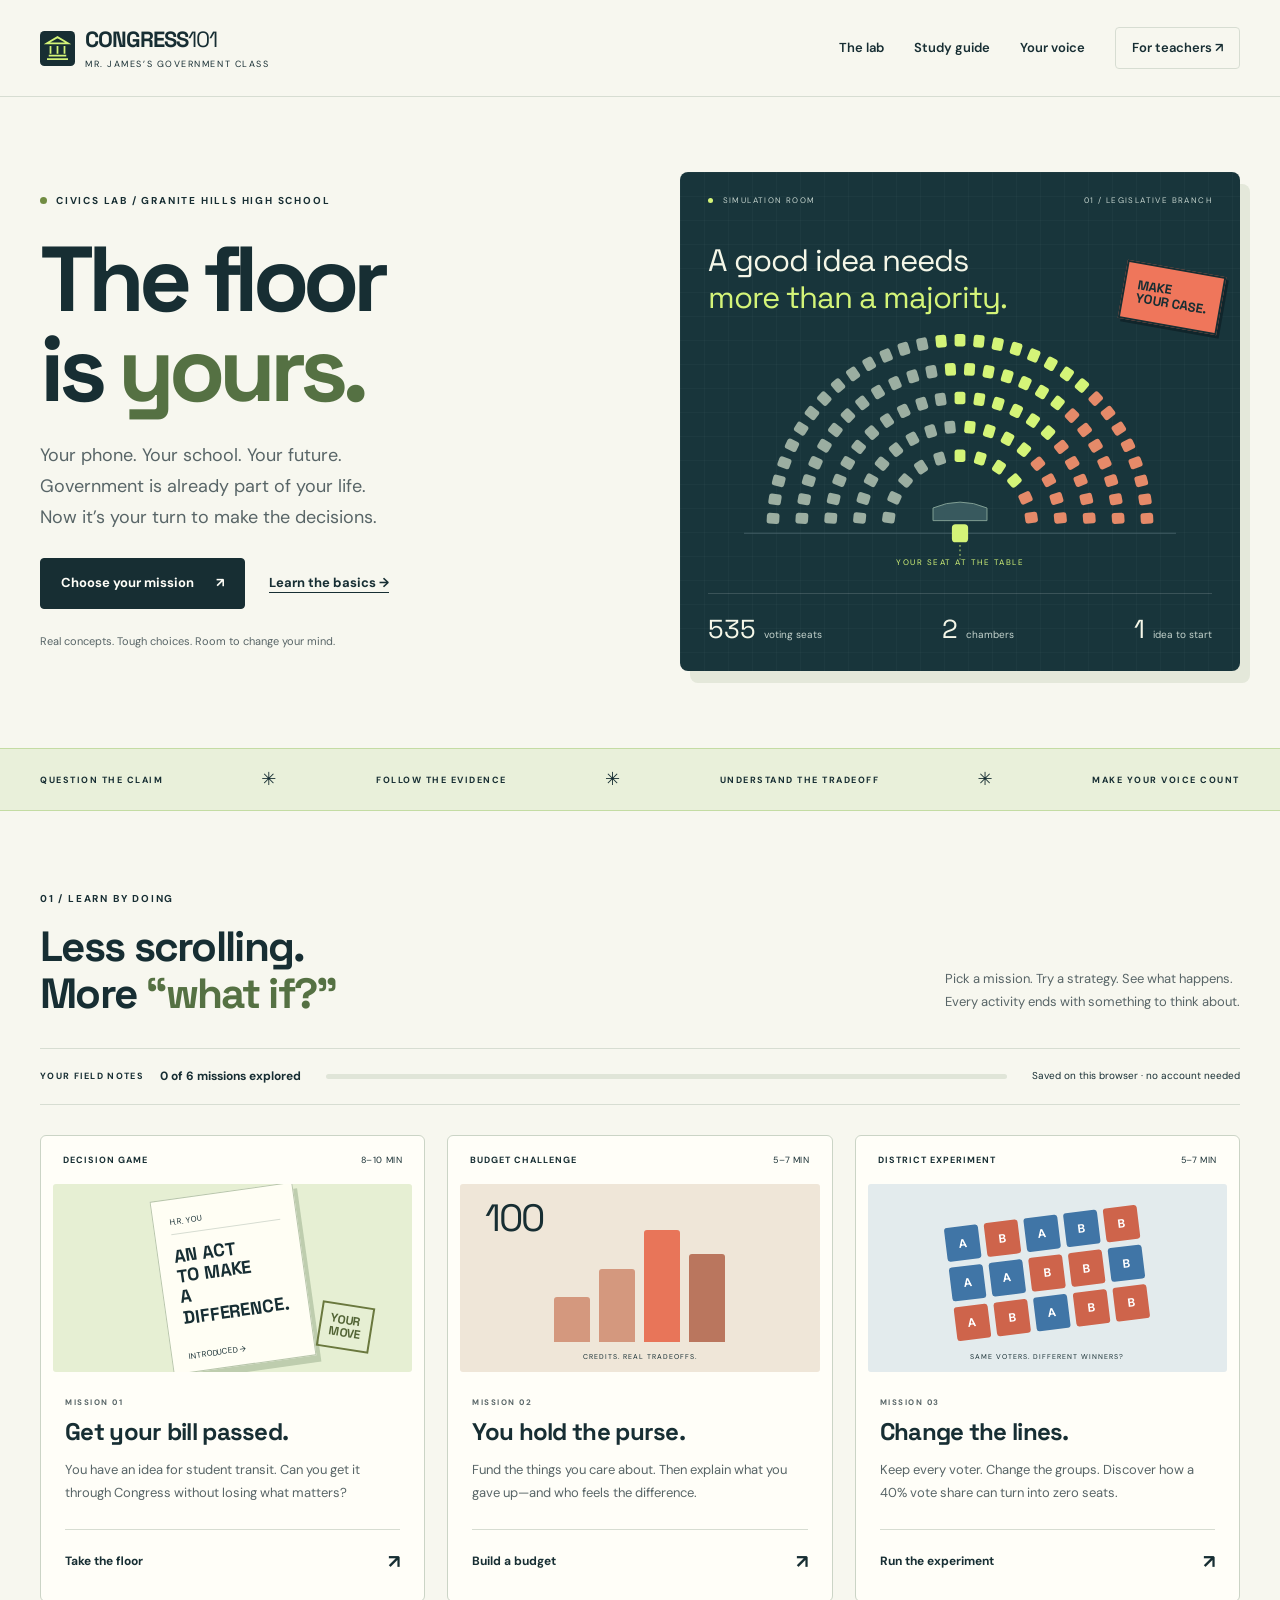
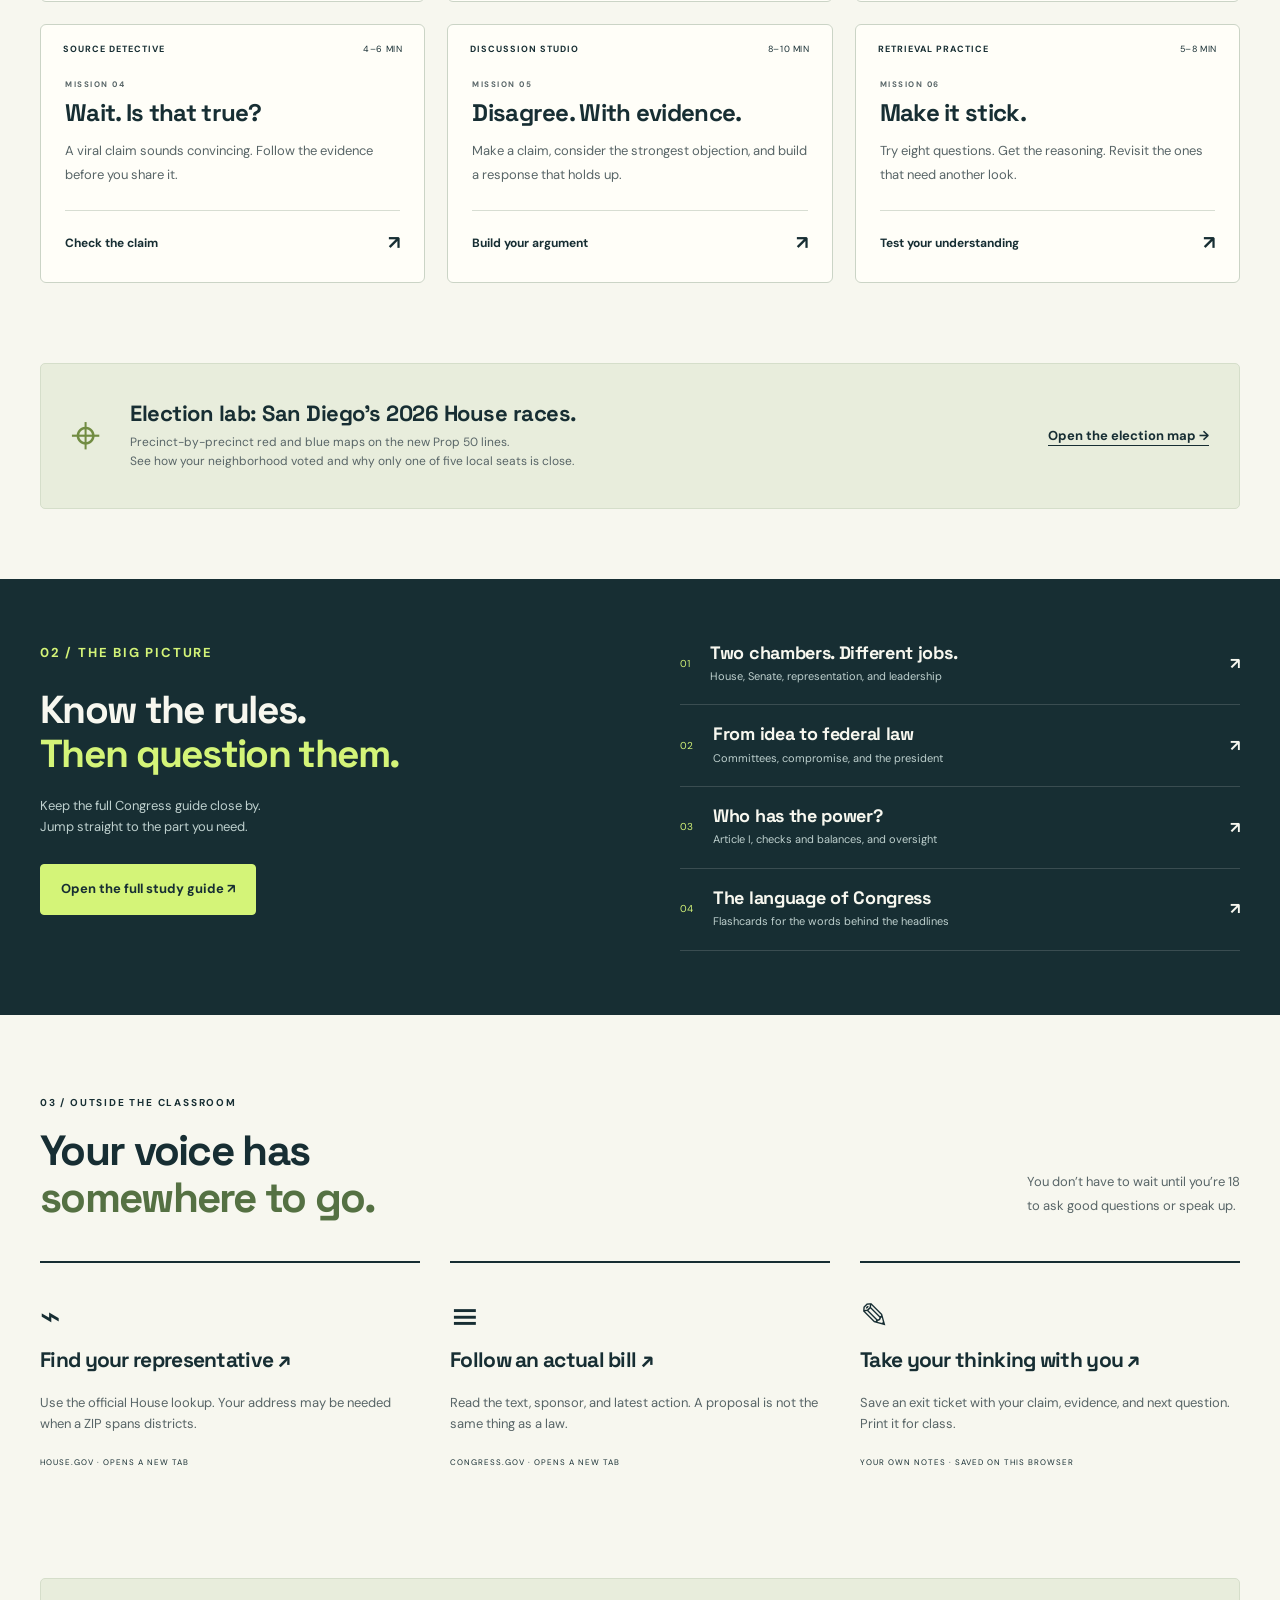
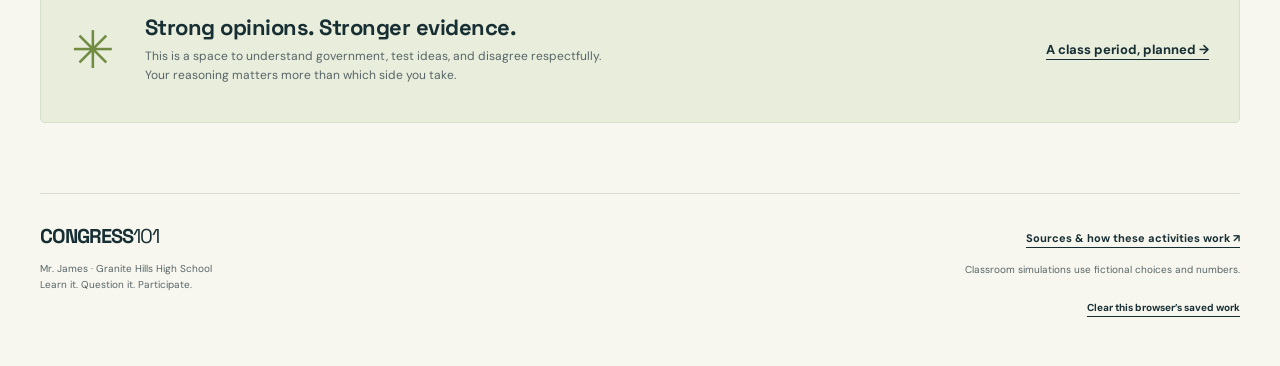
==== commit 244945f1: "Add Election Lab: San Diego's 2026 House races map New races.html page in the Civics Lab design: pre" ====
--- a/index.html
+++ b/index.html
@@ -42,6 +42,7 @@
     <article class="mission compact"><div class="mission-top"><span class="tag">RETRIEVAL PRACTICE</span><span>5–8 MIN</span></div><div class="mission-body"><p class="mission-number">MISSION 06 <span data-badge="quiz"></span></p><h3>Make it stick.</h3><p>Try eight questions. Get the reasoning. Revisit the ones that need another look.</p><button class="mission-link" data-open="quiz">Test your understanding <span aria-hidden="true">↗</span></button></div></article>
   </div>
 </section>
+<section class="wrap class-note" aria-labelledby="election-title"><span aria-hidden="true">⌖</span><div><h2 id="election-title">Election lab: San Diego’s 2026 House races.</h2><p>Precinct-by-precinct red and blue maps on the new Prop 50 lines.<br> See how your neighborhood voted and why only one of five local seats is close.</p></div><a class="text-link" href="races.html">Open the election map →</a></section>
 <section class="learn-section" id="learn"><div class="wrap learn-grid"><div><p class="eyebrow">02 / THE BIG PICTURE</p><h2>Know the rules.<br> <em>Then question them.</em></h2><p>Keep the full Congress guide close by.<br> Jump straight to the part you need.</p><a class="button light" href="congress.html">Open the full study guide ↗</a></div><div class="lesson-list"><a href="congress.html#basics"><span>01</span><div><h3>Two chambers. Different jobs.</h3><p>House, Senate, representation, and leadership</p></div><b>↗</b></a><a href="congress.html#bill"><span>02</span><div><h3>From idea to federal law</h3><p>Committees, compromise, and the president</p></div><b>↗</b></a><a href="congress.html#powers"><span>03</span><div><h3>Who has the power?</h3><p>Article I, checks and balances, and oversight</p></div><b>↗</b></a><a href="congress.html#vocab"><span>04</span><div><h3>The language of Congress</h3><p>Flashcards for the words behind the headlines</p></div><b>↗</b></a></div></div></section>
 <section class="wrap section" id="toolkit"><div class="section-heading"><div><p class="eyebrow">03 / OUTSIDE THE CLASSROOM</p><h2>Your voice has<br> <em>somewhere to go.</em></h2></div><p>You don’t have to wait until you’re 18<br> to ask good questions or speak up.</p></div><div class="toolkit-grid"><a class="tool-card" href="https://www.house.gov/representatives/find-your-representative" target="_blank" rel="noopener noreferrer"><span class="tool-icon" aria-hidden="true">⌁</span><h3>Find your representative ↗</h3><p>Use the official House lookup. Your address may be needed when a ZIP spans districts.</p><small>HOUSE.GOV · OPENS A NEW TAB</small></a><a class="tool-card" href="https://www.congress.gov/browse" target="_blank" rel="noopener noreferrer"><span class="tool-icon" aria-hidden="true">≡</span><h3>Follow an actual bill ↗</h3><p>Read the text, sponsor, and latest action. A proposal is not the same thing as a law.</p><small>CONGRESS.GOV · OPENS A NEW TAB</small></a><button class="tool-card" data-open="exit"><span class="tool-icon" aria-hidden="true">✎</span><h3>Take your thinking with you ↗</h3><p>Save an exit ticket with your claim, evidence, and next question. Print it for class.</p><small>YOUR OWN NOTES · SAVED ON THIS BROWSER</small></button></div></section>
 <section class="wrap class-note"><span aria-hidden="true">✳</span><div><h2>Strong opinions. Stronger evidence.</h2><p>This is a space to understand government, test ideas, and disagree respectfully.<br> Your reasoning matters more than which side you take.</p></div><button class="text-link" data-open="teacher">A class period, planned →</button></section>
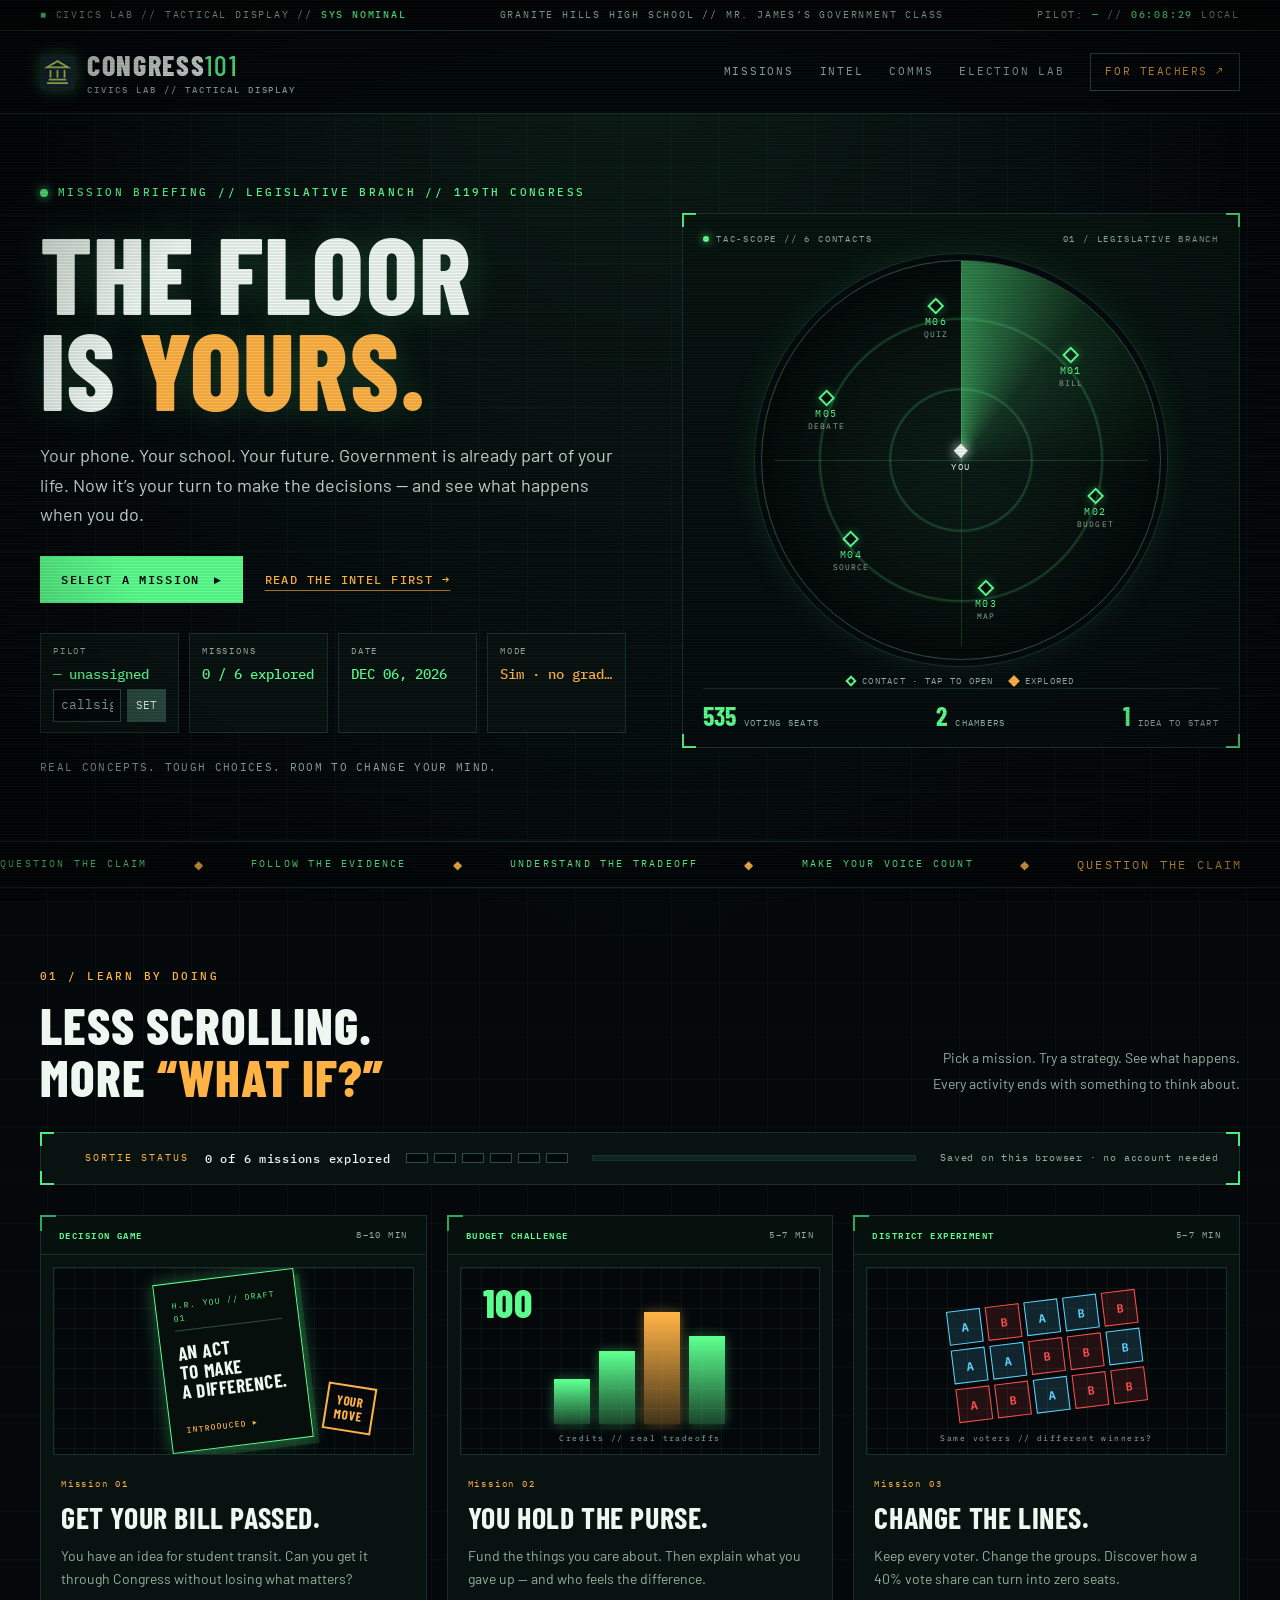
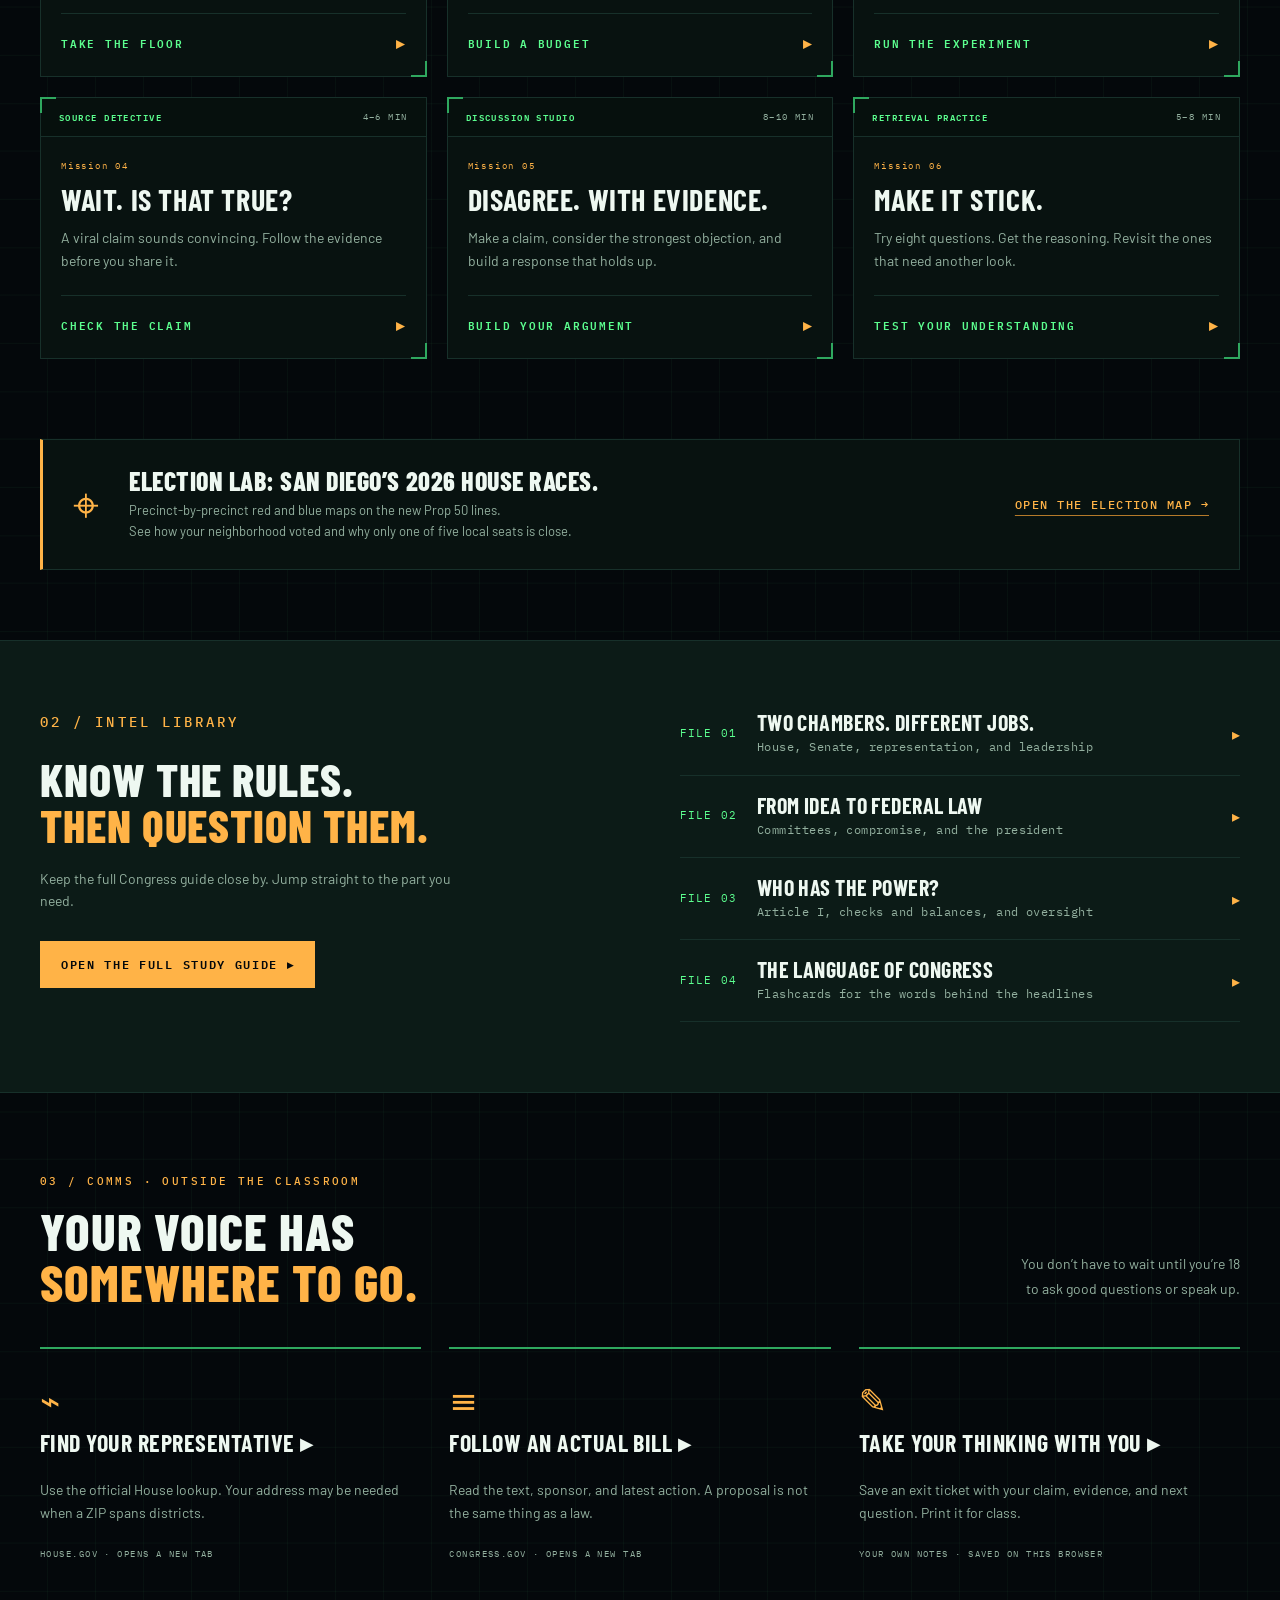
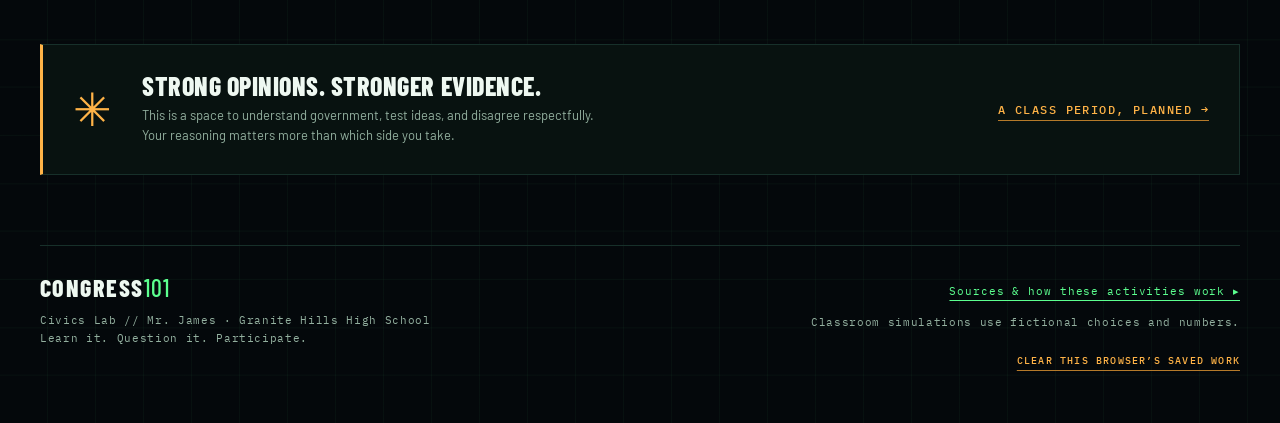
==== commit 5c6e9c31: "Re-theme the Civics Lab as a tactical display Hub (index.html + lab.css): near-black console, phosph" ====
--- a/index.html
+++ b/index.html
@@ -2,52 +2,104 @@
 <html lang="en">
 <head>
   <meta charset="utf-8"><meta name="viewport" content="width=device-width, initial-scale=1">
-  <meta name="description" content="Government gets real. Make a law, balance competing priorities, investigate district maps, and practice with feedback in Mr. James’s government class.">
-  <meta name="theme-color" content="#142d32"><title>Congress 101 — The floor is yours.</title>
+  <meta name="description" content="Civics Lab: make a law, balance competing priorities, investigate district maps, and practice with feedback in Mr. James’s government class at Granite Hills High School.">
+  <meta name="theme-color" content="#04080b"><title>Congress 101 — Civics Lab</title>
+  <meta property="og:title" content="Congress 101 — Civics Lab"><meta property="og:description" content="Six interactive missions on how Congress really works. The floor is yours."><meta property="og:type" content="website"><meta property="og:url" content="https://jdavis-gov.com">
   <link rel="icon" href="assets/mark.svg" type="image/svg+xml"><link rel="stylesheet" href="lab.css">
   <script src="lab.js" defer></script>
 </head>
 <body>
 <a class="skip" href="#main">Skip to content</a>
+<div class="topline" aria-label="System status"><div class="wrap"><span class="ok">Civics Lab // Tactical Display // <b>Sys Nominal</b></span><span>Granite Hills High School // Mr. James’s Government Class</span><span>Pilot: <b id="top-pilot">—</b> // <b id="hud-clock">--:--:--</b> local</span></div></div>
 <header class="site-header"><div class="nav-wrap">
-  <a class="brand" href="./" aria-label="Congress 101 home"><img src="assets/mark.svg" alt="" width="35" height="35"><span>CONGRESS<span class="brand-light">101</span><small>MR. JAMES’S GOVERNMENT CLASS</small></span></a>
-  <nav aria-label="Main navigation"><a href="#missions">The lab</a><a href="#learn">Study guide</a><a href="#toolkit">Your voice</a><button class="nav-teacher" data-open="teacher">For teachers <span aria-hidden="true">↗</span></button></nav>
+  <a class="brand" href="./" aria-label="Congress 101 home"><img src="assets/mark.svg" alt="" width="35" height="35"><span>CONGRESS<span class="brand-light">101</span><small>CIVICS LAB // TACTICAL DISPLAY</small></span></a>
+  <nav aria-label="Main navigation"><a href="#missions">Missions</a><a href="#learn">Intel</a><a href="#toolkit">Comms</a><a href="races.html">Election lab</a><button class="nav-teacher" data-open="teacher">For teachers <span aria-hidden="true">↗</span></button></nav>
 </div></header>
 <main id="main">
 <section class="hero wrap" aria-labelledby="hero-title">
-  <div class="hero-copy"><p class="eyebrow"><span class="status-dot"></span> CIVICS LAB / GRANITE HILLS HIGH SCHOOL</p>
+  <div class="hero-copy"><p class="eyebrow"><span class="status-dot"></span> Mission briefing // Legislative branch // 119th Congress</p>
     <h1 id="hero-title">The floor<br> is <em>yours.</em></h1>
-    <p class="hero-deck">Your phone. Your school. Your future.<br> Government is already part of your life.<br> Now it’s your turn to make the decisions.</p>
-    <div class="actions"><a class="button primary" href="#missions">Choose your mission <span aria-hidden="true">↗</span></a><a class="text-link" href="congress.html#basics">Learn the basics <span aria-hidden="true">→</span></a></div>
+    <p class="hero-deck">Your phone. Your school. Your future. Government is already part of your life. Now it’s your turn to make the decisions — and see what happens when you do.</p>
+    <div class="actions"><a class="button primary" href="#missions">Select a mission <span aria-hidden="true">▸</span></a><a class="text-link" href="congress.html#basics">Read the intel first <span aria-hidden="true">→</span></a></div>
+    <div class="hud-readouts" aria-label="Status readouts">
+      <div><span class="hud-label">Pilot</span><strong id="hud-pilot">— unassigned</strong><form class="callsign-form" id="callsign-form"><label class="sr-only" for="callsign">Your callsign</label><input id="callsign" maxlength="14" pattern="[A-Za-z0-9 \-]{2,14}" placeholder="callsign" autocomplete="nickname"><button type="submit" aria-label="Save callsign">SET</button></form></div>
+      <div><span class="hud-label">Missions</span><strong id="hud-missions">0 / 6 explored</strong></div>
+      <div><span class="hud-label">Date</span><strong id="hud-date">—</strong></div>
+      <div><span class="hud-label">Mode</span><strong class="warn">Sim · no grades</strong></div>
+    </div>
     <p class="hero-foot">Real concepts. Tough choices. Room to change your mind.</p>
   </div>
-  <div class="floor-card"><div class="floor-top"><span><i></i> SIMULATION ROOM</span><span>01 / LEGISLATIVE BRANCH</span></div>
-    <div class="floor-title">A good idea needs<br> <em>more than a majority.</em></div>
-    <img class="chamber" src="assets/chamber.svg" width="560" height="285" alt="Illustrated semicircle of congressional seats, with a student’s seat highlighted at the center.">
-    <div class="floor-seat">YOUR SEAT AT THE TABLE</div>
-    <div class="floor-bottom"><div><strong>535</strong><span>voting seats</span></div><div><strong>2</strong><span>chambers</span></div><div><strong>1</strong><span>idea to start</span></div></div>
-    <span class="floor-sticker">MAKE<br> YOUR CASE.</span>
+  <div class="scope-card hud"><span class="corner"></span>
+    <div class="floor-top"><span><i></i>Tac-scope // 6 contacts</span><span>01 / Legislative branch</span></div>
+    <div class="scope" role="group" aria-label="Mission radar: six missions arranged around you">
+      <div class="sweep" aria-hidden="true"></div>
+      <div class="you" aria-hidden="true">YOU</div>
+      <button class="contact" data-open="bill" style="--x:27.6%;--y:-23.1%;--d:0s" aria-label="Mission 01: Get your bill passed"><i aria-hidden="true"></i><span>M01<small>BILL</small></span><b data-badge="bill"></b></button>
+      <button class="contact" data-open="budget" style="--x:33.8%;--y:12.3%;--d:.5s" aria-label="Mission 02: You hold the purse"><i aria-hidden="true"></i><span>M02<small>BUDGET</small></span><b data-badge="budget"></b></button>
+      <button class="contact" data-open="map" style="--x:6.3%;--y:35.5%;--d:1s" aria-label="Mission 03: Change the lines"><i aria-hidden="true"></i><span>M03<small>MAP</small></span><b data-badge="map"></b></button>
+      <button class="contact" data-open="source" style="--x:-27.6%;--y:23.1%;--d:1.5s" aria-label="Mission 04: Wait, is that true?"><i aria-hidden="true"></i><span>M04<small>SOURCE</small></span><b data-badge="source"></b></button>
+      <button class="contact" data-open="debate" style="--x:-33.8%;--y:-12.3%;--d:2s" aria-label="Mission 05: Disagree, with evidence"><i aria-hidden="true"></i><span>M05<small>DEBATE</small></span><b data-badge="debate"></b></button>
+      <button class="contact" data-open="quiz" style="--x:-6.3%;--y:-35.5%;--d:2.5s" aria-label="Mission 06: Make it stick"><i aria-hidden="true"></i><span>M06<small>QUIZ</small></span><b data-badge="quiz"></b></button>
+    </div>
+    <div class="scope-legend" aria-hidden="true"><span><i></i>Contact · tap to open</span><span><i class="done"></i>Explored</span></div>
+    <div class="scope-foot"><div><strong>535</strong><span>voting seats</span></div><div><strong>2</strong><span>chambers</span></div><div><strong>1</strong><span>idea to start</span></div></div>
   </div>
 </section>
-<div class="ticker" aria-label="Classroom approach"><div class="wrap"><span>QUESTION THE CLAIM</span><span aria-hidden="true">✳</span><span>FOLLOW THE EVIDENCE</span><span aria-hidden="true">✳</span><span>UNDERSTAND THE TRADEOFF</span><span aria-hidden="true">✳</span><span>MAKE YOUR VOICE COUNT</span></div></div>
+<div class="ticker" aria-label="Classroom approach"><div class="wrap"><span>Question the claim</span><span aria-hidden="true">◆</span><span>Follow the evidence</span><span aria-hidden="true">◆</span><span>Understand the tradeoff</span><span aria-hidden="true">◆</span><span>Make your voice count</span><span aria-hidden="true">◆</span><span aria-hidden="true">Question the claim</span><span aria-hidden="true">◆</span><span aria-hidden="true">Follow the evidence</span><span aria-hidden="true">◆</span><span aria-hidden="true">Understand the tradeoff</span><span aria-hidden="true">◆</span><span aria-hidden="true">Make your voice count</span><span aria-hidden="true">◆</span></div></div>
 <section class="wrap section" id="missions" aria-labelledby="missions-title">
-  <div class="section-heading"><div><p class="eyebrow">01 / LEARN BY DOING</p><h2 id="missions-title">Less scrolling.<br> More <em>“what if?”</em></h2></div><p>Pick a mission. Try a strategy. See what happens.<br> Every activity ends with something to think about.</p></div>
-  <div class="progress-panel"><div><span class="progress-label">YOUR FIELD NOTES</span><strong id="progress-text" role="status">0 of 6 missions explored</strong></div><div class="progress-track"><span id="progress-fill"></span></div><span id="storage-note">Saved on this browser · no account needed</span></div>
+  <div class="section-heading"><div><p class="eyebrow">01 / Learn by doing</p><h2 id="missions-title">Less scrolling.<br> More <em>“what if?”</em></h2></div><p>Pick a mission. Try a strategy. See what happens.<br> Every activity ends with something to think about.</p></div>
+  <div class="progress-panel hud"><span class="corner"></span><div><span class="progress-label">Sortie status</span><strong id="progress-text" role="status">0 of 6 missions explored</strong><span class="pips" aria-hidden="true"><span class="pip"><b data-badge="bill"></b></span><span class="pip"><b data-badge="budget"></b></span><span class="pip"><b data-badge="map"></b></span><span class="pip"><b data-badge="source"></b></span><span class="pip"><b data-badge="debate"></b></span><span class="pip"><b data-badge="quiz"></b></span></span></div><div class="progress-track"><span id="progress-fill"></span></div><span id="storage-note">Saved on this browser · no account needed</span></div>
   <div class="mission-grid">
-    <article class="mission featured"><div class="mission-top"><span class="tag">DECISION GAME</span><span>8–10 MIN</span></div><div class="mission-art bill-art" aria-hidden="true"><span class="paper"><small>H.R. YOU</small><b>AN ACT<br> TO MAKE<br> A DIFFERENCE.</b><i>INTRODUCED →</i></span><span class="stamp">YOUR<br> MOVE</span></div><div class="mission-body"><p class="mission-number">MISSION 01 <span data-badge="bill"></span></p><h3>Get your bill passed.</h3><p>You have an idea for student transit. Can you get it through Congress without losing what matters?</p><button class="mission-link" data-open="bill">Take the floor <span aria-hidden="true">↗</span></button></div></article>
-    <article class="mission"><div class="mission-top"><span class="tag">BUDGET CHALLENGE</span><span>5–7 MIN</span></div><div class="mission-art budget-art" aria-hidden="true"><span class="budget-bar b1"></span><span class="budget-bar b2"></span><span class="budget-bar b3"></span><span class="budget-bar b4"></span><b>100</b><small>CREDITS. REAL TRADEOFFS.</small></div><div class="mission-body"><p class="mission-number">MISSION 02 <span data-badge="budget"></span></p><h3>You hold the purse.</h3><p>Fund the things you care about. Then explain what you gave up—and who feels the difference.</p><button class="mission-link" data-open="budget">Build a budget <span aria-hidden="true">↗</span></button></div></article>
-    <article class="mission"><div class="mission-top"><span class="tag">DISTRICT EXPERIMENT</span><span>5–7 MIN</span></div><div class="mission-art map-art" aria-hidden="true"><div class="mini-map"><span>A</span><span>B</span><span>A</span><span>B</span><span>B</span><span>A</span><span>A</span><span>B</span><span>B</span><span>B</span><span>A</span><span>B</span><span>A</span><span>B</span><span>B</span></div><small>SAME VOTERS. DIFFERENT WINNERS?</small></div><div class="mission-body"><p class="mission-number">MISSION 03 <span data-badge="map"></span></p><h3>Change the lines.</h3><p>Keep every voter. Change the groups. Discover how a 40% vote share can turn into zero seats.</p><button class="mission-link" data-open="map">Run the experiment <span aria-hidden="true">↗</span></button></div></article>
-    <article class="mission compact"><div class="mission-top"><span class="tag">SOURCE DETECTIVE</span><span>4–6 MIN</span></div><div class="mission-body"><p class="mission-number">MISSION 04 <span data-badge="source"></span></p><h3>Wait. Is that true?</h3><p>A viral claim sounds convincing. Follow the evidence before you share it.</p><button class="mission-link" data-open="source">Check the claim <span aria-hidden="true">↗</span></button></div></article>
-    <article class="mission compact"><div class="mission-top"><span class="tag">DISCUSSION STUDIO</span><span>8–10 MIN</span></div><div class="mission-body"><p class="mission-number">MISSION 05 <span data-badge="debate"></span></p><h3>Disagree. With evidence.</h3><p>Make a claim, consider the strongest objection, and build a response that holds up.</p><button class="mission-link" data-open="debate">Build your argument <span aria-hidden="true">↗</span></button></div></article>
-    <article class="mission compact"><div class="mission-top"><span class="tag">RETRIEVAL PRACTICE</span><span>5–8 MIN</span></div><div class="mission-body"><p class="mission-number">MISSION 06 <span data-badge="quiz"></span></p><h3>Make it stick.</h3><p>Try eight questions. Get the reasoning. Revisit the ones that need another look.</p><button class="mission-link" data-open="quiz">Test your understanding <span aria-hidden="true">↗</span></button></div></article>
+    <article class="mission featured"><div class="mission-top"><span class="tag">Decision game</span><span>8–10 min</span></div><div class="mission-art bill-art" aria-hidden="true"><span class="paper"><small>H.R. YOU // DRAFT 01</small><b>An act<br> to make<br> a difference.</b><i>INTRODUCED ▸</i></span><span class="stamp">Your<br> move</span></div><div class="mission-body"><p class="mission-number">Mission 01 <span data-badge="bill"></span></p><h3>Get your bill passed.</h3><p>You have an idea for student transit. Can you get it through Congress without losing what matters?</p><button class="mission-link" data-open="bill">Take the floor <span aria-hidden="true">▸</span></button></div></article>
+    <article class="mission"><div class="mission-top"><span class="tag">Budget challenge</span><span>5–7 min</span></div><div class="mission-art budget-art" aria-hidden="true"><span class="budget-bar b1"></span><span class="budget-bar b2"></span><span class="budget-bar b3"></span><span class="budget-bar b4"></span><b>100</b><small>Credits // real tradeoffs</small></div><div class="mission-body"><p class="mission-number">Mission 02 <span data-badge="budget"></span></p><h3>You hold the purse.</h3><p>Fund the things you care about. Then explain what you gave up — and who feels the difference.</p><button class="mission-link" data-open="budget">Build a budget <span aria-hidden="true">▸</span></button></div></article>
+    <article class="mission"><div class="mission-top"><span class="tag">District experiment</span><span>5–7 min</span></div><div class="mission-art map-art" aria-hidden="true"><div class="mini-map"><span>A</span><span>B</span><span>A</span><span>B</span><span>B</span><span>A</span><span>A</span><span>B</span><span>B</span><span>B</span><span>A</span><span>B</span><span>A</span><span>B</span><span>B</span></div><small>Same voters // different winners?</small></div><div class="mission-body"><p class="mission-number">Mission 03 <span data-badge="map"></span></p><h3>Change the lines.</h3><p>Keep every voter. Change the groups. Discover how a 40% vote share can turn into zero seats.</p><button class="mission-link" data-open="map">Run the experiment <span aria-hidden="true">▸</span></button></div></article>
+    <article class="mission compact"><div class="mission-top"><span class="tag">Source detective</span><span>4–6 min</span></div><div class="mission-body"><p class="mission-number">Mission 04 <span data-badge="source"></span></p><h3>Wait. Is that true?</h3><p>A viral claim sounds convincing. Follow the evidence before you share it.</p><button class="mission-link" data-open="source">Check the claim <span aria-hidden="true">▸</span></button></div></article>
+    <article class="mission compact"><div class="mission-top"><span class="tag">Discussion studio</span><span>8–10 min</span></div><div class="mission-body"><p class="mission-number">Mission 05 <span data-badge="debate"></span></p><h3>Disagree. With evidence.</h3><p>Make a claim, consider the strongest objection, and build a response that holds up.</p><button class="mission-link" data-open="debate">Build your argument <span aria-hidden="true">▸</span></button></div></article>
+    <article class="mission compact"><div class="mission-top"><span class="tag">Retrieval practice</span><span>5–8 min</span></div><div class="mission-body"><p class="mission-number">Mission 06 <span data-badge="quiz"></span></p><h3>Make it stick.</h3><p>Try eight questions. Get the reasoning. Revisit the ones that need another look.</p><button class="mission-link" data-open="quiz">Test your understanding <span aria-hidden="true">▸</span></button></div></article>
   </div>
 </section>
 <section class="wrap class-note" aria-labelledby="election-title"><span aria-hidden="true">⌖</span><div><h2 id="election-title">Election lab: San Diego’s 2026 House races.</h2><p>Precinct-by-precinct red and blue maps on the new Prop 50 lines.<br> See how your neighborhood voted and why only one of five local seats is close.</p></div><a class="text-link" href="races.html">Open the election map →</a></section>
-<section class="learn-section" id="learn"><div class="wrap learn-grid"><div><p class="eyebrow">02 / THE BIG PICTURE</p><h2>Know the rules.<br> <em>Then question them.</em></h2><p>Keep the full Congress guide close by.<br> Jump straight to the part you need.</p><a class="button light" href="congress.html">Open the full study guide ↗</a></div><div class="lesson-list"><a href="congress.html#basics"><span>01</span><div><h3>Two chambers. Different jobs.</h3><p>House, Senate, representation, and leadership</p></div><b>↗</b></a><a href="congress.html#bill"><span>02</span><div><h3>From idea to federal law</h3><p>Committees, compromise, and the president</p></div><b>↗</b></a><a href="congress.html#powers"><span>03</span><div><h3>Who has the power?</h3><p>Article I, checks and balances, and oversight</p></div><b>↗</b></a><a href="congress.html#vocab"><span>04</span><div><h3>The language of Congress</h3><p>Flashcards for the words behind the headlines</p></div><b>↗</b></a></div></div></section>
-<section class="wrap section" id="toolkit"><div class="section-heading"><div><p class="eyebrow">03 / OUTSIDE THE CLASSROOM</p><h2>Your voice has<br> <em>somewhere to go.</em></h2></div><p>You don’t have to wait until you’re 18<br> to ask good questions or speak up.</p></div><div class="toolkit-grid"><a class="tool-card" href="https://www.house.gov/representatives/find-your-representative" target="_blank" rel="noopener noreferrer"><span class="tool-icon" aria-hidden="true">⌁</span><h3>Find your representative ↗</h3><p>Use the official House lookup. Your address may be needed when a ZIP spans districts.</p><small>HOUSE.GOV · OPENS A NEW TAB</small></a><a class="tool-card" href="https://www.congress.gov/browse" target="_blank" rel="noopener noreferrer"><span class="tool-icon" aria-hidden="true">≡</span><h3>Follow an actual bill ↗</h3><p>Read the text, sponsor, and latest action. A proposal is not the same thing as a law.</p><small>CONGRESS.GOV · OPENS A NEW TAB</small></a><button class="tool-card" data-open="exit"><span class="tool-icon" aria-hidden="true">✎</span><h3>Take your thinking with you ↗</h3><p>Save an exit ticket with your claim, evidence, and next question. Print it for class.</p><small>YOUR OWN NOTES · SAVED ON THIS BROWSER</small></button></div></section>
+<section class="learn-section" id="learn"><div class="wrap learn-grid"><div><p class="eyebrow">02 / Intel library</p><h2>Know the rules.<br> <em>Then question them.</em></h2><p>Keep the full Congress guide close by. Jump straight to the part you need.</p><a class="button light" href="congress.html">Open the full study guide ▸</a></div><div class="lesson-list"><a href="congress.html#basics"><span>FILE 01</span><div><h3>Two chambers. Different jobs.</h3><p>House, Senate, representation, and leadership</p></div><b>▸</b></a><a href="congress.html#bill"><span>FILE 02</span><div><h3>From idea to federal law</h3><p>Committees, compromise, and the president</p></div><b>▸</b></a><a href="congress.html#powers"><span>FILE 03</span><div><h3>Who has the power?</h3><p>Article I, checks and balances, and oversight</p></div><b>▸</b></a><a href="congress.html#vocab"><span>FILE 04</span><div><h3>The language of Congress</h3><p>Flashcards for the words behind the headlines</p></div><b>▸</b></a></div></div></section>
+<section class="wrap section" id="toolkit"><div class="section-heading"><div><p class="eyebrow">03 / Comms · outside the classroom</p><h2>Your voice has<br> <em>somewhere to go.</em></h2></div><p>You don’t have to wait until you’re 18<br> to ask good questions or speak up.</p></div><div class="toolkit-grid"><a class="tool-card" href="https://www.house.gov/representatives/find-your-representative" target="_blank" rel="noopener noreferrer"><span class="tool-icon" aria-hidden="true">⌁</span><h3>Find your representative ▸</h3><p>Use the official House lookup. Your address may be needed when a ZIP spans districts.</p><small>HOUSE.GOV · OPENS A NEW TAB</small></a><a class="tool-card" href="https://www.congress.gov/browse" target="_blank" rel="noopener noreferrer"><span class="tool-icon" aria-hidden="true">≡</span><h3>Follow an actual bill ▸</h3><p>Read the text, sponsor, and latest action. A proposal is not the same thing as a law.</p><small>CONGRESS.GOV · OPENS A NEW TAB</small></a><button class="tool-card" data-open="exit"><span class="tool-icon" aria-hidden="true">✎</span><h3>Take your thinking with you ▸</h3><p>Save an exit ticket with your claim, evidence, and next question. Print it for class.</p><small>YOUR OWN NOTES · SAVED ON THIS BROWSER</small></button></div></section>
 <section class="wrap class-note"><span aria-hidden="true">✳</span><div><h2>Strong opinions. Stronger evidence.</h2><p>This is a space to understand government, test ideas, and disagree respectfully.<br> Your reasoning matters more than which side you take.</p></div><button class="text-link" data-open="teacher">A class period, planned →</button></section>
 </main>
-<footer class="wrap footer"><div><a class="brand" href="./">CONGRESS<span class="brand-light">101</span></a><p>Mr. James · Granite Hills High School<br> Learn it. Question it. Participate.</p></div><div><a href="sources.html">Sources & how these activities work ↗</a><p>Classroom simulations use fictional choices and numbers.</p><button class="text-link" id="clear-progress">Clear this browser’s saved work</button><span id="clear-status" role="status"></span></div></footer>
+<footer class="wrap footer"><div><a class="brand" href="./">CONGRESS<span class="brand-light">101</span></a><p>Civics Lab // Mr. James · Granite Hills High School<br> Learn it. Question it. Participate.</p></div><div><a href="sources.html">Sources & how these activities work ▸</a><p>Classroom simulations use fictional choices and numbers.</p><button class="text-link" id="clear-progress">Clear this browser’s saved work</button><span id="clear-status" role="status"></span></div></footer>
 <dialog id="activity-dialog" aria-labelledby="activity-title"><div class="dialog-bar"><span id="activity-label">CIVICS LAB</span><button id="close-dialog" aria-label="Close activity">Close ×</button></div><div id="activity-content"></div></dialog>
 <noscript><p class="noscript">Interactive missions need JavaScript. You can still <a href="congress.html#basics">read the study guide</a> and <a href="sources.html">open the sources</a>.</p></noscript>
+<script>
+/* HUD chrome only: clock, date, callsign, mission tally. Mission logic lives in lab.js. */
+(() => {
+  'use strict';
+  const $ = (id) => document.getElementById(id);
+  const pad = (n) => String(n).padStart(2, '0');
+  function tick() {
+    const d = new Date();
+    $('hud-clock').textContent = `${pad(d.getHours())}:${pad(d.getMinutes())}:${pad(d.getSeconds())}`;
+  }
+  tick(); setInterval(tick, 1000);
+  $('hud-date').textContent = new Date().toLocaleDateString('en-US', { day: '2-digit', month: 'short', year: 'numeric' }).toUpperCase();
+  const KEY = 'congress101-callsign';
+  let callsign = '';
+  try { callsign = (localStorage.getItem(KEY) || '').slice(0, 14); } catch {}
+  function showPilot() {
+    const name = callsign ? callsign.toUpperCase() : '';
+    $('hud-pilot').textContent = name || '— unassigned';
+    $('top-pilot').textContent = name || '—';
+    $('callsign').value = callsign;
+  }
+  $('callsign-form').addEventListener('submit', (e) => {
+    e.preventDefault();
+    const v = $('callsign').value.trim().replace(/[^A-Za-z0-9 \-]/g, '').slice(0, 14);
+    callsign = v;
+    try { v ? localStorage.setItem(KEY, v) : localStorage.removeItem(KEY); } catch {}
+    showPilot();
+  });
+  showPilot();
+  /* Mirror lab.js's "n of 6 missions explored" into the HUD readout. */
+  const src = $('progress-text'), out = $('hud-missions');
+  const sync = () => { const m = src.textContent.match(/(\d+) of (\d+)/); if (m) out.textContent = `${m[1]} / ${m[2]} explored`; };
+  new MutationObserver(sync).observe(src, { childList: true, characterData: true, subtree: true });
+  sync();
+})();
+</script>
 </body></html>
--- a/lab.css
+++ b/lab.css
@@ -1,12 +1,376 @@
-@import url('https://fonts.googleapis.com/css2?family=DM+Sans:wght@400;500;600;700&family=Space+Grotesk:wght@400;500;600;700&display=swap');
-:root{--paper:#f7f7ef;--ink:#172e33;--muted:#586567;--green:#d4f478;--coral:#ef765b;--line:#d7ddd2;--white:#fffef8;--blue:#4075a6;--display:'Space Grotesk',sans-serif;--body:'DM Sans',system-ui,sans-serif}
-*{box-sizing:border-box}html{scroll-behavior:smooth;scroll-padding-top:105px}body{margin:0;background:var(--paper);color:var(--ink);font-family:var(--body);font-size:16px;line-height:1.6}button,input,textarea,select{font:inherit}button,a,input,textarea,select{-webkit-tap-highlight-color:transparent}button{cursor:pointer}a{color:inherit;text-underline-offset:5px}button:disabled{cursor:default}button:focus-visible,a:focus-visible,input:focus-visible,textarea:focus-visible,select:focus-visible,summary:focus-visible{outline:3px solid #bd492b;outline-offset:5px}button{color:inherit}h1,h2,h3,p{margin-top:0}h1,h2,h3{font-family:var(--display);line-height:1.12}h2{font-size:clamp(30px,3.3vw,47px);letter-spacing:-1.7px;margin-bottom:20px}h2 em,h1 em{font-style:normal;color:#557143}h3{font-size:24px;letter-spacing:-.7px}p{color:var(--muted)}.wrap{width:min(1220px,calc(100% - 80px));margin-inline:auto}.skip{position:fixed;top:-80px;left:20px;z-index:100;background:var(--green);padding:12px}.skip:focus{top:12px}.site-header{position:sticky;top:0;z-index:20;background:rgba(247,247,239,.96);border-bottom:1px solid var(--line)}.nav-wrap{min-height:96px;width:min(1340px,calc(100% - 80px));margin:auto;display:flex;align-items:center;justify-content:space-between;gap:25px}.brand{display:flex;align-items:center;gap:10px;text-decoration:none;font-family:var(--display);font-weight:700;font-size:22px;letter-spacing:-1px;line-height:1.25}.brand-light{font-weight:400}.brand small{display:block;font:9px var(--body);letter-spacing:1.55px;margin-top:5px}.site-header nav{display:flex;gap:30px;align-items:center;font-size:13px;font-weight:600}.site-header nav a{text-decoration:none}.nav-teacher{border:1px solid var(--line);background:transparent;padding:10px 16px;border-radius:4px}.hero{display:grid;grid-template-columns:1.04fr 1fr;gap:58px;align-items:center;padding-block:75px 77px}.eyebrow{font-size:10px;font-weight:700;letter-spacing:1.8px;display:flex;gap:9px;align-items:center;margin-bottom:25px;color:var(--ink)}.status-dot{width:7px;height:7px;background:#718c42;border-radius:50%}h1{font-size:clamp(65px,7.2vw,104px);letter-spacing:-6px;line-height:.98;margin-bottom:26px}.hero-deck{font-size:18px;line-height:1.7;margin-bottom:26px}.actions{display:flex;align-items:center;gap:24px;flex-wrap:wrap}.button{border:1px solid var(--ink);border-radius:4px;padding:14px 20px;display:inline-flex;gap:22px;justify-content:center;align-items:center;text-decoration:none;font-size:13px;font-weight:700;background:transparent}.primary{background:var(--ink);color:var(--white)}.button:hover{filter:brightness(.93)}.light{background:var(--green);border-color:var(--green);color:var(--ink)}.text-link{font-size:13px;font-weight:700;border:0;background:none;padding:10px 0;text-decoration:underline;text-underline-offset:5px}.hero-foot{font-size:11px;margin:24px 0 0}.floor-card{position:relative;background:#18353b;border-radius:8px;overflow:hidden;color:#f5f7e8;padding:22px 28px 25px;box-shadow:10px 12px 0 #e4e8da;background-image:linear-gradient(#ffffff06 1px,transparent 1px),linear-gradient(90deg,#ffffff06 1px,transparent 1px);background-size:24px 24px;min-height:460px}.floor-top{display:flex;justify-content:space-between;gap:12px;font-size:8px;letter-spacing:1.4px;color:#c5d4ce}.floor-top i{display:inline-block;background:var(--green);height:5px;width:5px;border-radius:50%;margin-right:6px}.floor-title{font-family:var(--display);font-size:31px;line-height:1.2;margin:35px 0 0;letter-spacing:-1px}.floor-title em{font-style:normal;color:var(--green)}.chamber{display:block;width:100%;height:auto;margin:-10px auto -7px}.floor-seat{text-align:center;font-size:8px;letter-spacing:1.5px;color:var(--green)}.floor-bottom{display:flex;justify-content:space-between;border-top:1px solid #ffffff26;margin-top:25px;padding-top:18px}.floor-bottom div{display:flex;gap:8px;align-items:baseline}.floor-bottom strong{font:26px var(--display)}.floor-bottom span{font-size:10px;color:#c5d4ce}.floor-sticker{position:absolute;right:18px;top:96px;transform:rotate(10deg);background:var(--coral);color:var(--ink);border:2px solid var(--ink);padding:15px 12px;font:700 13px/.98 var(--display);box-shadow:3px 3px 0 #10252b}.ticker{border-block:1px solid #c4dca3;background:#e9f0da}.ticker .wrap{display:flex;justify-content:space-between;gap:15px;align-items:center;padding-block:16px;font-size:9px;letter-spacing:1.5px;font-weight:700}.ticker span[aria-hidden]{font-size:18px}.section{padding-block:80px}.section-heading{display:flex;justify-content:space-between;gap:30px;align-items:flex-end;margin-bottom:30px}.section-heading .eyebrow{margin-bottom:16px}.section-heading h2{margin-bottom:0}.section-heading>p{font-size:13px;margin:0 0 4px;line-height:1.8}.progress-panel{display:flex;align-items:center;gap:25px;border-block:1px solid var(--line);padding:18px 0;margin:30px 0}.progress-panel>div:first-child{display:flex;gap:16px;align-items:center}.progress-label{font-size:9px;letter-spacing:1.3px;font-weight:700}.progress-panel strong{font-size:12px;white-space:nowrap}.progress-track{flex:1;height:5px;background:#e0e5d8;border-radius:5px;overflow:hidden}.progress-track>span{display:block;width:0;height:100%;background:#577938;transition:width .3s}.progress-panel>span{font-size:10px}.mission-grid{display:grid;grid-template-columns:repeat(3,minmax(0,1fr));gap:22px}.mission{border:1px solid #cbd4c6;border-radius:6px;background:var(--white);overflow:hidden;display:flex;flex-direction:column;transition:transform .2s,box-shadow .2s}.mission:hover{transform:translateY(-3px);box-shadow:0 8px 22px #203f3210}.mission-top{display:flex;justify-content:space-between;gap:5px;align-items:center;padding:17px 22px;font-size:9px;letter-spacing:.6px}.tag{font-size:9px;font-weight:700;letter-spacing:1px}.mission-art{height:188px;position:relative;overflow:hidden;margin:0 12px;border-radius:3px}.bill-art{background:#e6efd3;display:grid;place-items:center}.paper{background:#fffef4;transform:rotate(-8deg);width:144px;height:175px;padding:16px;display:block;border:1px solid #b9c7ac;box-shadow:4px 7px 0 #becdae}.paper small{font-size:8px;display:block;border-bottom:1px solid var(--line);padding-bottom:5px}.paper b{font:700 18px/1.15 var(--display);display:block;margin:12px 0}.paper i{font-style:normal;font-size:8px}.stamp{position:absolute;right:40px;bottom:22px;transform:rotate(9deg);border:2px solid #6a783e;color:#526435;padding:8px;font:700 12px/1.1 var(--display)}.budget-art{background:#efe6d8;display:flex;align-items:end;justify-content:center;gap:9px;padding:30px 25px}.budget-bar{width:36px;background:#d4987e;border-radius:3px 3px 0 0}.b1{height:45px}.b2{height:73px}.b3{height:112px;background:#e87559}.b4{height:88px;background:#ba765e}.budget-art b{position:absolute;top:10px;left:25px;font:38px var(--display);letter-spacing:-2px}.mission-art>small{position:absolute;bottom:10px;font-size:7px;letter-spacing:1px}.map-art{background:#e3ebed;display:flex;align-items:center;justify-content:center}.mini-map{display:grid;grid-template-columns:repeat(5,34px);gap:6px;transform:rotate(-7deg);margin-top:-10px}.mini-map span{border-radius:3px;background:#ce644b;color:white;text-align:center;height:34px;line-height:34px;font-weight:700;font-size:12px}.mini-map span:nth-child(3n+1),.mini-map span:nth-child(3),.mini-map span:nth-child(6),.mini-map span:nth-child(13){background:#4075a6}.mission-body{padding:24px;display:flex;flex-direction:column;flex:1}.mission-number{font-size:8px;letter-spacing:1.5px;font-weight:700;margin-bottom:10px}.mission-number span{color:#3c672c;letter-spacing:.5px}.mission h3{margin-bottom:12px;font-size:24px}.mission-body>p:not(.mission-number){font-size:13px;line-height:1.8;margin-bottom:24px}.mission-link{border:0;border-top:1px solid var(--line);padding:17px 0 0;background:none;width:100%;display:flex;align-items:center;justify-content:space-between;text-align:left;font-size:12px;font-weight:700;margin-top:auto}.mission-link span{font-size:19px}.compact .mission-top{padding-bottom:0}.compact .mission-body{padding-top:21px}.learn-section{background:var(--ink);color:var(--paper);padding:64px 0}.learn-grid{display:grid;grid-template-columns:1fr 1fr;gap:80px}.learn-grid .eyebrow{color:var(--green)}.learn-grid h2{font-size:39px}.learn-grid h2 em{color:var(--green)}.learn-grid p{color:#bed0ce;font-size:13px}.learn-grid .button{margin-top:14px}.lesson-list a{display:flex;text-decoration:none;border-bottom:1px solid #ffffff26;align-items:center;gap:20px;padding:19px 0}.lesson-list a:first-child{padding-top:0}.lesson-list a>span{font-size:10px;color:var(--green)}.lesson-list a b{margin-left:auto}.lesson-list h3{font-size:18px;margin-bottom:5px;letter-spacing:-.3px}.lesson-list p{font-size:11px;margin:0}.toolkit-grid{display:grid;grid-template-columns:repeat(3,1fr);gap:30px;margin-top:40px}.tool-card{display:block;text-align:left;padding:25px 0;border:0;border-top:2px solid var(--ink);background:none;text-decoration:none}.tool-card h3{font-size:21px}.tool-card p{font-size:13px}.tool-card small{font-size:8px;letter-spacing:1px}.tool-icon{display:block;font-size:35px;height:60px}.class-note{display:flex;align-items:center;gap:30px;background:#e8eddc;padding:30px;border:1px solid #d5deca;border-radius:5px;margin-bottom:70px}.class-note>span{font-size:52px;color:#718c42}.class-note h2{font-size:22px;letter-spacing:-.5px;margin-bottom:7px}.class-note p{font-size:12px;margin:0}.class-note .text-link{margin-left:auto;white-space:nowrap}.footer{border-top:1px solid var(--line);padding-block:30px 40px;display:flex;justify-content:space-between;gap:30px}.footer .brand{font-size:20px;gap:0}.footer p{font-size:10px;margin:12px 0}.footer>div:last-child{text-align:right}.footer a:not(.brand){font-size:11px;font-weight:700}.footer .text-link{font-size:10px}.footer [role=status]{display:block;font-size:11px}.noscript{padding:30px;background:var(--green)}
-dialog{border:1px solid #acb5a4;padding:0;border-radius:8px;width:min(860px,calc(100% - 32px));max-height:90dvh;background:var(--paper);color:var(--ink);box-shadow:0 24px 100px #0004}dialog::backdrop{background:#10282cd9;backdrop-filter:blur(5px)}body.modal-open{overflow:hidden}.dialog-bar{display:flex;align-items:center;justify-content:space-between;padding:16px 26px;border-bottom:1px solid var(--line);position:sticky;top:0;background:var(--paper);z-index:2;font-size:10px;letter-spacing:1.5px}.dialog-bar button{border:1px solid var(--line);background:var(--white);border-radius:3px;font-size:12px;letter-spacing:0;padding:8px 15px}#activity-content{padding:32px}#activity-title{font-size:35px;letter-spacing:-1.5px;outline:none}.activity-intro{font-size:14px;max-width:660px}.activity-meta{font-size:10px;letter-spacing:1px;font-weight:700;color:#516d34}.activity-panel{padding:24px;border:1px solid var(--line);background:var(--white);border-radius:5px;margin:22px 0}.activity-panel h3{font-size:23px}.activity-panel p{font-size:14px}.choices{display:grid;gap:10px}.choice{width:100%;border:1px solid #c3ccbc;background:var(--white);border-radius:4px;padding:16px 18px;text-align:left;font-size:14px;line-height:1.5}.choice:hover:enabled{background:#e9f0da;border-color:#839a65}.choice.correct{background:#e5efcf;border-color:#668c32}.choice.wrong{background:#fae2d6;border-color:#b8624b}.feedback{background:#e8efd9;border-left:3px solid #6f8a42;padding:18px;font-size:14px;margin:18px 0}.feedback p{margin-bottom:0}.feedback:empty{display:none}.button-row{display:flex;gap:12px;align-items:center;flex-wrap:wrap;margin-top:20px}.small-note{font-size:11px!important;color:var(--muted)}.score-strip{display:flex;gap:25px;flex-wrap:wrap;border-block:1px solid var(--line);padding:16px 0;margin:20px 0;font-size:12px}.score-strip strong{display:block;font:28px var(--display)}.steps{display:flex;gap:5px;margin:20px 0}.steps span{height:5px;background:#d9dfd2;flex:1}.steps .done{background:#718c42}label{display:block;font-size:13px;font-weight:600;margin:20px 0 7px}textarea,input[type=text],input[type=url],select{display:block;width:100%;border:1px solid #a7b49b;border-radius:4px;background:var(--white);padding:12px;color:var(--ink)}textarea{min-height:110px;resize:vertical;font-weight:400}input[type=range]{width:100%;accent-color:#526f32;min-height:30px}.range-row{display:grid;grid-template-columns:1fr 50px;align-items:center;gap:4px 20px;margin:14px 0}.range-row label{margin:0}.range-row input{grid-column:1/3}.range-row output{font:22px var(--display);text-align:right}.budget-total{background:var(--ink);padding:22px;color:var(--white);border-radius:5px}.budget-total p{color:#d0dccc;margin-bottom:0}.budget-total strong{font:32px var(--display)}.districts{display:grid;gap:10px;margin:25px 0}.district-row{display:flex;gap:6px;align-items:center}.district-row>small{width:20px}.voter{display:grid;place-items:center;width:34px;height:34px;border-radius:4px;background:#4075a6;color:white;font-size:11px;font-weight:700}.voter.b{background:#b74c35}.district-winner{margin-left:10px;font-size:11px;font-weight:700}.mode-buttons{display:flex;gap:8px;flex-wrap:wrap}.mode-buttons button[aria-pressed=true]{background:var(--ink);color:white}.checklist label{display:flex;gap:12px;align-items:start;font-size:13px;font-weight:400}.checklist input{margin-top:6px;accent-color:#526f32}.source-link{font-size:12px}.print-title{display:none}.document{max-width:900px;padding-block:60px}.document h1{font-size:55px;letter-spacing:-2px}.document h2{font-size:28px;letter-spacing:-.6px;margin-top:45px}.document li{margin:12px 0}.document table{border-collapse:collapse;width:100%}.document th,.document td{text-align:left;padding:12px;border:1px solid var(--line);font-size:13px}.worksheet-value{white-space:pre-wrap;overflow-wrap:anywhere}
-@media(min-width:1500px){.hero{padding-block:95px}.floor-card{min-height:490px}.chamber{margin:0 auto}.hero h1{font-size:108px}}
-@media(max-width:1050px){.wrap,.nav-wrap{width:calc(100% - 48px)}.hero{gap:30px;padding-block:55px}.hero h1{font-size:80px}.floor-card{padding:20px;min-height:430px}.floor-title{font-size:28px}.floor-sticker{right:15px;top:112px;font-size:10px}.floor-bottom div{display:block}.floor-bottom span{display:block}.progress-panel{gap:15px}.progress-panel>span{max-width:150px}.mission-top,.mission-body{padding-inline:17px}.mission-top{font-size:8px}.tag{font-size:8px}.mission h3{font-size:21px}.learn-grid{gap:40px}.class-note{gap:20px}.class-note .text-link{white-space:normal;min-width:140px}.site-header nav{gap:17px}}
-@media(max-width:760px){.wrap,.nav-wrap{width:calc(100% - 36px)}.nav-wrap{padding:17px 0;flex-wrap:wrap;gap:17px;min-height:0}.brand{font-size:20px}.site-header nav{justify-content:space-between;width:100%;gap:12px;font-size:11px}.nav-teacher{padding:6px 10px}.hero{grid-template-columns:1fr;gap:38px;padding-block:40px}.hero h1{font-size:82px;letter-spacing:-4px}.hero-deck{font-size:17px}.hero .eyebrow{font-size:8px;letter-spacing:1.2px}.hero-foot{margin-top:20px}.floor-card{min-height:0}.floor-title{font-size:29px}.floor-sticker{top:85px}.chamber{max-width:450px}.floor-bottom div{display:flex;align-items:baseline}.floor-bottom span{font-size:9px}.ticker .wrap{flex-wrap:wrap;justify-content:center;gap:8px 20px;font-size:8px}.ticker span:last-child,.ticker span:nth-last-child(2){display:none}.section{padding-block:50px}.section-heading{align-items:start;flex-direction:column;gap:16px}.section-heading h2{font-size:37px}.section-heading p br{display:none}.progress-panel{flex-wrap:wrap;gap:12px}.progress-panel>div:first-child{justify-content:space-between;width:100%}.progress-panel>span{max-width:none;font-size:9px}.progress-track{min-width:60px}.mission-grid{grid-template-columns:1fr 1fr;gap:15px}.mission-grid .featured{grid-column:1/3}.featured .mission-art{height:190px}.mission-art{height:155px}.mission-top{flex-wrap:wrap;gap:5px}.mission-body{padding:18px}.mission h3{font-size:22px}.mission-body>p:not(.mission-number){font-size:12px}.mini-map{grid-template-columns:repeat(5,22px);gap:4px}.mini-map span{height:26px;line-height:26px}.mission-art>small{font-size:6px;letter-spacing:0}.budget-art{gap:7px;padding-inline:14px}.budget-bar{width:25px}.budget-art b{font-size:30px}.b3{height:88px}.b4{height:65px}.mission-grid article:last-child{grid-column:1/3}.learn-grid{grid-template-columns:1fr;gap:40px}.learn-grid h2{font-size:34px}.learn-section{padding-block:45px}.toolkit-grid{grid-template-columns:1fr;gap:5px;margin-top:20px}.tool-card{padding:20px 0}.tool-icon{float:left;margin-right:20px;height:110px;width:35px}.tool-card h3{font-size:20px}.tool-card p{font-size:12px}.class-note{padding:24px;flex-wrap:wrap;margin-bottom:45px}.class-note>span{font-size:40px}.class-note>div{flex:1}.class-note .text-link{margin-left:0}.class-note h2{font-size:21px}.class-note p br{display:none}.footer{flex-direction:column}.footer>div:last-child{text-align:left}#activity-content{padding:24px 18px}#activity-title{font-size:30px}.activity-panel{padding:18px}.district-row{gap:3px}.voter{width:21px;height:25px;font-size:9px}.district-winner{font-size:9px;margin-left:3px}.district-row>small{font-size:9px;width:15px}.dialog-bar{padding:12px 18px}.score-strip{gap:16px}.document h1{font-size:43px}.document{overflow-wrap:anywhere}.document table{display:block;overflow-x:auto}}
-@media(prefers-reduced-motion:reduce){html{scroll-behavior:auto}*,*::before,*::after{transition:none!important;animation:none!important}}
-@media print{body{background:white;color:black;font-size:12pt}body.modal-open>*:not(dialog){display:none!important}dialog[open]{position:static;display:block;width:100%;max-width:none;max-height:none;height:auto;overflow:visible;border:0;box-shadow:none;background:white}dialog::backdrop,.dialog-bar,button,.button,.site-header,.ticker,.floor-card,.mission-art,.progress-panel,.footer{display:none!important}#activity-content{padding:0}p,.small-note{color:black!important}.activity-panel,.feedback{break-inside:avoid;background:white}.wrap{width:100%}.hero,.learn-grid,.mission-grid,.toolkit-grid{display:block}.hero{padding:20px 0}.hero h1{font-size:45px}.section{padding:20px 0}.mission{margin:10px 0;break-inside:avoid}.learn-section{background:white;color:black;padding:20px 0}.learn-grid p,.learn-grid .eyebrow,.learn-grid h2 em{color:black}.class-note{background:white}.print-title{display:block}.worksheet-value{border-bottom:1px solid #aaa;min-height:35px}.choices .choice{display:block;border:1px solid #aaa;margin:5px 0}.document{padding:10px}.document table{display:table}a{text-decoration:none}}
-
+@import url('https://fonts.googleapis.com/css2?family=Barlow:wght@400;500;600&family=Barlow+Condensed:wght@500;600;700;800&family=IBM+Plex+Mono:wght@400;500;600&display=swap');
+/* Congress 101 · Civics Lab — "tactical display" theme.
+   Near-black console, phosphor-green HUD, amber cautions, red warnings. Class names are shared with lab.js, sources.html and races.html; keep them stable. */
+:root{
+  --void:#04080b;--panel:#081210;--panel-2:#0c1b17;--panel-3:#10251f;
+  --line:#17302a;--line-2:#2b4d42;
+  --hud:#5cff8f;--hud-dim:#2fa85f;--hud-soft:rgba(92,255,143,.12);--hud-glow:rgba(92,255,143,.35);
+  --amber:#ffb347;--amber-dim:#b57a2a;--amber-soft:rgba(255,179,71,.12);
+  --red:#ff4f4f;--red-soft:rgba(255,79,79,.12);--cyan:#5fd3ff;--cyan-soft:rgba(95,211,255,.14);
+  --text:#c8dccf;--text-dim:#93b09f;--white:#eef8f1;
+  /* legacy token names used by other pages */
+  --paper:var(--void);--ink:var(--white);--muted:var(--text-dim);--green:var(--hud);--coral:var(--amber);--blue:var(--cyan);
+  --display:'Barlow Condensed','Arial Narrow',Impact,sans-serif;--body:'Barlow',system-ui,sans-serif;--mono:'IBM Plex Mono',ui-monospace,Consolas,monospace
+}
+*{box-sizing:border-box}
+html{scroll-behavior:smooth;scroll-padding-top:120px;background:var(--void)}
+body{margin:0;background:var(--void);color:var(--text);font-family:var(--body);font-size:16px;line-height:1.6;overflow-x:hidden;
+  background-image:radial-gradient(ellipse 70% 45% at 50% -5%,rgba(92,255,143,.09),transparent 70%),
+    repeating-linear-gradient(0deg,transparent 0 47px,rgba(92,255,143,.035) 47px 48px),
+    repeating-linear-gradient(90deg,transparent 0 47px,rgba(92,255,143,.035) 47px 48px)}
+body::after{content:"";position:fixed;inset:0;pointer-events:none;z-index:90;
+  background:linear-gradient(rgba(255,255,255,.015) 50%,rgba(0,0,0,.08) 50%),radial-gradient(ellipse at center,transparent 60%,rgba(0,0,0,.5) 100%);
+  background-size:100% 3px,100% 100%}
+button,input,textarea,select{font:inherit}
+button,a,input,textarea,select{-webkit-tap-highlight-color:transparent}
+button{cursor:pointer;color:inherit}
+button:disabled{cursor:default}
+a{color:inherit;text-underline-offset:5px}
+button:focus-visible,a:focus-visible,input:focus-visible,textarea:focus-visible,select:focus-visible,summary:focus-visible{outline:2px solid var(--amber);outline-offset:4px}
+::selection{background:var(--hud);color:var(--void)}
+h1,h2,h3,p{margin-top:0}
+h1,h2,h3{font-family:var(--display);line-height:1;color:var(--white);text-transform:uppercase;letter-spacing:.02em}
+h2{font-size:clamp(34px,4vw,58px);font-weight:800;margin-bottom:20px}
+h2 em,h1 em{font-style:normal;color:var(--amber)}
+h3{font-size:26px;font-weight:700}
+p{color:var(--text-dim)}
+strong{color:var(--white)}
+.mono,.eyebrow,.tag,.kicker,.activity-meta,.mission-number,.progress-label,.floor-top,.hud-label{font-family:var(--mono)}
+.wrap{width:min(1220px,calc(100% - 80px));margin-inline:auto}
+.sr-only{position:absolute;width:1px;height:1px;overflow:hidden;clip:rect(0 0 0 0);white-space:nowrap}
+.skip{position:fixed;top:-80px;left:20px;z-index:100;background:var(--hud);color:var(--void);padding:12px;font-family:var(--mono);font-size:12px}
+.skip:focus{top:12px}
+
+/* ===== bracketed HUD frame ===== */
+.hud{position:relative;background:var(--panel);border:1px solid var(--line)}
+.hud::before,.hud::after,.hud>.corner::before,.hud>.corner::after{content:"";position:absolute;width:12px;height:12px;border:0 solid var(--hud);opacity:.9;pointer-events:none}
+.hud::before{top:-1px;left:-1px;border-width:2px 0 0 2px}
+.hud::after{top:-1px;right:-1px;border-width:2px 2px 0 0}
+.hud>.corner::before{bottom:-1px;left:-1px;border-width:0 0 2px 2px}
+.hud>.corner::after{bottom:-1px;right:-1px;border-width:0 2px 2px 0}
+.hud.amber::before,.hud.amber::after,.hud.amber>.corner::before,.hud.amber>.corner::after{border-color:var(--amber)}
+
+/* ===== top status strip + header ===== */
+.topline{background:#030607;border-bottom:1px solid var(--line);font-family:var(--mono);font-size:10px;letter-spacing:.18em;text-transform:uppercase;color:var(--text-dim)}
+.topline .wrap{display:flex;justify-content:space-between;gap:18px;padding:7px 0;flex-wrap:wrap}
+.topline span b{color:var(--hud);font-weight:500}
+.topline .ok::before{content:"■ ";color:var(--hud)}
+.site-header{position:sticky;top:0;z-index:20;background:rgba(4,8,11,.92);backdrop-filter:blur(10px);border-bottom:1px solid var(--line)}
+.nav-wrap{min-height:82px;width:min(1340px,calc(100% - 80px));margin:auto;display:flex;align-items:center;justify-content:space-between;gap:25px}
+.brand{display:flex;align-items:center;gap:12px;text-decoration:none;font-family:var(--display);font-weight:800;font-size:28px;letter-spacing:.06em;line-height:1;color:var(--white);text-transform:uppercase}
+.brand img{filter:drop-shadow(0 0 8px var(--hud-glow))}
+.brand-light{font-weight:500;color:var(--hud)}
+.brand small{display:block;font:500 9px/1 var(--mono);letter-spacing:.22em;margin-top:6px;color:var(--text-dim)}
+.site-header nav{display:flex;gap:26px;align-items:center;font-family:var(--mono);font-size:11px;letter-spacing:.16em;text-transform:uppercase}
+.site-header nav a{text-decoration:none;color:var(--text-dim);padding:6px 0;border-bottom:1px solid transparent}
+.site-header nav a:hover{color:var(--hud);border-bottom-color:var(--hud)}
+.nav-teacher{border:1px solid var(--line-2);background:transparent;padding:9px 14px;color:var(--amber);font-family:var(--mono);font-size:11px;letter-spacing:.14em;text-transform:uppercase}
+.nav-teacher:hover{border-color:var(--amber);background:var(--amber-soft)}
+
+/* ===== hero ===== */
+.hero{display:grid;grid-template-columns:1.05fr 1fr;gap:56px;align-items:center;padding-block:70px 64px}
+.eyebrow{font-size:11px;font-weight:500;letter-spacing:.22em;text-transform:uppercase;display:flex;gap:10px;align-items:center;margin-bottom:22px;color:var(--hud)}
+.status-dot{width:8px;height:8px;background:var(--hud);border-radius:50%;box-shadow:0 0 10px var(--hud);animation:blink 1.6s ease-in-out infinite}
+@keyframes blink{0%,100%{opacity:1}50%{opacity:.25}}
+h1{font-size:clamp(68px,8.4vw,128px);font-weight:800;letter-spacing:.01em;line-height:.9;margin-bottom:24px;text-shadow:0 0 36px rgba(92,255,143,.18)}
+.hero-deck{font-size:18px;line-height:1.65;margin-bottom:26px;color:var(--text);max-width:34em}
+.actions{display:flex;align-items:center;gap:22px;flex-wrap:wrap}
+.button{border:1px solid var(--hud);padding:13px 20px;display:inline-flex;gap:14px;justify-content:center;align-items:center;text-decoration:none;font-family:var(--mono);font-size:12px;font-weight:600;letter-spacing:.14em;text-transform:uppercase;background:transparent;color:var(--hud);transition:background .15s,box-shadow .15s,color .15s}
+.button:hover{background:var(--hud-soft);box-shadow:0 0 18px var(--hud-glow)}
+.primary{background:var(--hud);color:var(--void)}
+.primary:hover{background:#7dffa6;color:var(--void)}
+.light{background:var(--amber);border-color:var(--amber);color:var(--void)}
+.light:hover{background:#ffc46b;color:var(--void)}
+.text-link{font-family:var(--mono);font-size:12px;font-weight:500;letter-spacing:.12em;text-transform:uppercase;border:0;background:none;padding:10px 0;color:var(--amber);text-decoration:underline;text-underline-offset:6px;text-decoration-color:var(--amber-dim)}
+.text-link:hover{color:#ffc46b}
+.hero-foot{font-family:var(--mono);font-size:11px;letter-spacing:.12em;text-transform:uppercase;margin:26px 0 0;color:var(--text-dim)}
+.hud-readouts{display:grid;grid-template-columns:repeat(4,1fr);gap:10px;margin-top:30px}
+.hud-readouts>div{border:1px solid var(--line);background:var(--panel);padding:10px 12px;font-family:var(--mono);min-width:0}
+.hud-label{display:block;font-size:9px;letter-spacing:.2em;text-transform:uppercase;color:var(--text-dim);margin-bottom:4px}
+.hud-readouts strong{display:block;font-size:14px;font-weight:500;color:var(--hud);white-space:nowrap;overflow:hidden;text-overflow:ellipsis}
+.hud-readouts strong.warn{color:var(--amber)}
+.callsign-form{display:flex;gap:6px;margin-top:4px}
+.callsign-form input{flex:1;min-width:0;background:var(--void);border:1px solid var(--line-2);color:var(--hud);font-family:var(--mono);font-size:13px;letter-spacing:.1em;text-transform:uppercase;padding:5px 7px}
+.callsign-form input::placeholder{color:var(--text-dim);text-transform:none;letter-spacing:0}
+.callsign-form button{background:var(--line-2);border:0;color:var(--white);font-family:var(--mono);font-size:11px;padding:0 9px}
+.callsign-form button:hover{background:var(--hud);color:var(--void)}
+
+/* radar scope */
+.scope-card{padding:18px 20px 16px;min-height:470px;display:flex;flex-direction:column;background:linear-gradient(180deg,#071410,#050b0d)}
+.floor-top{display:flex;justify-content:space-between;gap:12px;font-size:9px;letter-spacing:.2em;text-transform:uppercase;color:var(--text-dim)}
+.floor-top i{display:inline-block;background:var(--hud);height:6px;width:6px;border-radius:50%;margin-right:7px;box-shadow:0 0 8px var(--hud)}
+.scope{position:relative;width:min(400px,100%);aspect-ratio:1;margin:14px auto 8px;border-radius:50%;border:1px solid var(--line-2);
+  background:radial-gradient(circle,rgba(92,255,143,.1) 0 2px,transparent 3px),
+    radial-gradient(circle,transparent 74.5%,rgba(92,255,143,.22) 75%,transparent 76%),
+    radial-gradient(circle,transparent 49.5%,rgba(92,255,143,.22) 50%,transparent 51%),
+    radial-gradient(circle,transparent 24.5%,rgba(92,255,143,.22) 25%,transparent 26%),
+    radial-gradient(circle,#0b1c16 0%,#050d0b 70%,#03070a 100%);
+  box-shadow:0 0 0 6px #040a0c,0 0 0 7px var(--line),0 0 40px rgba(92,255,143,.12),inset 0 0 60px rgba(0,0,0,.6)}
+.scope::before,.scope::after{content:"";position:absolute;background:rgba(92,255,143,.18);pointer-events:none}
+.scope::before{left:50%;top:3%;bottom:3%;width:1px}
+.scope::after{top:50%;left:3%;right:3%;height:1px}
+.scope .sweep{position:absolute;inset:0;border-radius:50%;background:conic-gradient(from 0deg,rgba(92,255,143,.5),rgba(92,255,143,.12) 40deg,transparent 95deg,transparent);animation:sweep 6s linear infinite;pointer-events:none}
+@keyframes sweep{to{transform:rotate(360deg)}}
+.scope .you{position:absolute;left:50%;top:50%;transform:translate(-50%,-50%);font-family:var(--mono);font-size:9px;letter-spacing:.2em;color:var(--white);text-align:center;pointer-events:none}
+.scope .you::before{content:"";display:block;width:10px;height:10px;margin:0 auto 4px;background:var(--white);box-shadow:0 0 12px var(--white);transform:rotate(45deg)}
+.contact{position:absolute;left:calc(50% + var(--x));top:calc(50% + var(--y));transform:translate(-50%,-50%);background:none;border:0;padding:8px;display:flex;flex-direction:column;align-items:center;gap:5px;color:var(--hud);font-family:var(--mono);line-height:1}
+.contact i{display:block;width:12px;height:12px;border:2px solid var(--hud);transform:rotate(45deg);box-shadow:0 0 10px var(--hud-glow);transition:transform .15s,background .15s;animation:ping 3s ease-in-out infinite;animation-delay:var(--d,0s)}
+@keyframes ping{0%,70%,100%{box-shadow:0 0 10px var(--hud-glow)}80%{box-shadow:0 0 0 6px rgba(92,255,143,.25),0 0 14px var(--hud-glow)}}
+.contact span{font-size:10px;letter-spacing:.14em;text-align:center;white-space:nowrap}
+.contact small{display:block;font-size:8px;color:var(--text-dim);letter-spacing:.14em;margin-top:3px}
+.contact:hover i,.contact:focus-visible i{transform:rotate(45deg) scale(1.35);background:var(--hud-soft)}
+.contact:hover span{color:var(--white)}
+.contact:has([data-badge]:not(:empty)){color:var(--amber)}
+.contact:has([data-badge]:not(:empty)) i{background:var(--amber);border-color:var(--amber);box-shadow:0 0 12px rgba(255,179,71,.5);animation:none}
+.contact:has([data-badge]:not(:empty)) small{color:var(--amber-dim)}
+.contact [data-badge]{position:absolute;width:1px;height:1px;overflow:hidden;clip:rect(0 0 0 0)}
+.scope-foot{display:flex;justify-content:space-between;border-top:1px solid var(--line);margin-top:auto;padding-top:14px;gap:10px}
+.scope-foot div{display:flex;gap:8px;align-items:baseline}
+.scope-foot strong{font:700 26px/1 var(--display);color:var(--hud)}
+.scope-foot span{font-family:var(--mono);font-size:9px;letter-spacing:.14em;text-transform:uppercase;color:var(--text-dim)}
+.scope-legend{display:flex;gap:16px;justify-content:center;font-family:var(--mono);font-size:9px;letter-spacing:.14em;text-transform:uppercase;color:var(--text-dim);margin-top:6px}
+.scope-legend i{display:inline-block;width:8px;height:8px;border:2px solid var(--hud);transform:rotate(45deg);margin-right:7px;vertical-align:-1px}
+.scope-legend i.done{background:var(--amber);border-color:var(--amber)}
+
+/* ===== data-link ticker ===== */
+.ticker{border-block:1px solid var(--line);background:#030709;overflow:hidden}
+.ticker .wrap{display:flex;gap:46px;align-items:center;padding-block:13px;font-family:var(--mono);font-size:10px;letter-spacing:.22em;text-transform:uppercase;color:var(--hud);white-space:nowrap;width:max-content;animation:ticker 38s linear infinite}
+.ticker span[aria-hidden]{color:var(--amber);font-size:12px}
+@keyframes ticker{to{transform:translateX(-50%)}}
+
+/* ===== sections ===== */
+.section{padding-block:80px}
+.section-heading{display:flex;justify-content:space-between;gap:30px;align-items:flex-end;margin-bottom:30px}
+.section-heading .eyebrow{margin-bottom:14px;color:var(--amber)}
+.section-heading h2{margin-bottom:0}
+.section-heading>p{font-size:14px;margin:0 0 6px;line-height:1.8;max-width:34em;text-align:right}
+
+/* sortie status */
+.progress-panel{display:flex;align-items:center;gap:24px;padding:16px 20px;margin:30px 0;flex-wrap:wrap}
+.progress-panel>div:first-of-type{display:flex;gap:16px;align-items:center;flex-wrap:wrap}
+.progress-label{font-size:10px;letter-spacing:.2em;text-transform:uppercase;color:var(--amber)}
+.progress-panel strong{font-family:var(--mono);font-size:12px;font-weight:500;white-space:nowrap;color:var(--white);letter-spacing:.06em}
+.pips{display:flex;gap:6px}
+.pip{width:22px;height:10px;border:1px solid var(--line-2);position:relative;background:var(--void)}
+.pip [data-badge]{position:absolute;width:1px;height:1px;overflow:hidden;clip:rect(0 0 0 0)}
+.pip:has([data-badge]:not(:empty)){background:var(--amber);border-color:var(--amber);box-shadow:0 0 8px rgba(255,179,71,.6)}
+.progress-track{flex:1;min-width:120px;height:6px;background:var(--panel-3);border:1px solid var(--line);overflow:hidden}
+.progress-track>span{display:block;width:0;height:100%;background:linear-gradient(90deg,var(--hud-dim),var(--hud));box-shadow:0 0 10px var(--hud-glow);transition:width .3s}
+.progress-panel>span{font-family:var(--mono);font-size:10px;letter-spacing:.08em;color:var(--text-dim)}
+
+/* mission pages */
+.mission-grid{display:grid;grid-template-columns:repeat(3,minmax(0,1fr));gap:20px}
+.mission{position:relative;border:1px solid var(--line);background:var(--panel);display:flex;flex-direction:column;transition:transform .2s,border-color .2s,box-shadow .2s}
+.mission::before,.mission::after{content:"";position:absolute;width:14px;height:14px;border:0 solid var(--hud-dim);pointer-events:none;transition:border-color .2s,transform .2s}
+.mission::before{top:-1px;left:-1px;border-width:2px 0 0 2px}
+.mission::after{bottom:-1px;right:-1px;border-width:0 2px 2px 0}
+.mission:hover{transform:translateY(-3px);border-color:var(--line-2);box-shadow:0 10px 30px rgba(0,0,0,.5),0 0 22px rgba(92,255,143,.1)}
+.mission:hover::before,.mission:hover::after{border-color:var(--hud);transform:scale(1.4)}
+.mission-top{display:flex;justify-content:space-between;gap:8px;align-items:center;padding:12px 18px;font-family:var(--mono);font-size:9px;letter-spacing:.16em;text-transform:uppercase;color:var(--text-dim);border-bottom:1px solid var(--line);background:#06100d}
+.tag{font-size:9px;font-weight:600;letter-spacing:.16em;color:var(--hud)}
+.mission-art{height:188px;position:relative;overflow:hidden;margin:12px 12px 0;border:1px solid var(--line);background:var(--void);
+  background-image:linear-gradient(rgba(92,255,143,.06) 1px,transparent 1px),linear-gradient(90deg,rgba(92,255,143,.06) 1px,transparent 1px);background-size:20px 20px}
+.bill-art{display:grid;place-items:center}
+.paper{background:#060f0c;transform:rotate(-7deg);width:142px;height:170px;padding:16px;display:block;border:1px solid var(--hud);box-shadow:5px 7px 0 rgba(92,255,143,.12),0 0 18px var(--hud-glow);color:var(--hud)}
+.paper small{font-family:var(--mono);font-size:8px;letter-spacing:.14em;display:block;border-bottom:1px solid var(--line-2);padding-bottom:5px}
+.paper b{font:700 19px/1.05 var(--display);display:block;margin:12px 0;color:var(--white);text-transform:uppercase;letter-spacing:.03em}
+.paper i{font:500 8px var(--mono);letter-spacing:.12em;color:var(--amber)}
+.stamp{position:absolute;right:38px;bottom:22px;transform:rotate(9deg);border:2px solid var(--amber);color:var(--amber);padding:8px;font:700 13px/1.05 var(--display);letter-spacing:.08em;text-transform:uppercase;background:rgba(4,8,11,.75)}
+.budget-art{display:flex;align-items:end;justify-content:center;gap:9px;padding:30px 25px}
+.budget-bar{width:36px;background:linear-gradient(180deg,var(--hud),rgba(92,255,143,.25));border-top:2px solid var(--hud);box-shadow:0 0 12px var(--hud-glow)}
+.b1{height:45px}.b2{height:73px}.b3{height:112px;background:linear-gradient(180deg,var(--amber),rgba(255,179,71,.25));border-top-color:var(--amber);box-shadow:0 0 12px rgba(255,179,71,.4)}.b4{height:88px}
+.budget-art b{position:absolute;top:10px;left:22px;font:800 40px var(--display);color:var(--hud);letter-spacing:.02em}
+.mission-art>small{position:absolute;bottom:9px;left:0;right:0;text-align:center;font-family:var(--mono);font-size:8px;letter-spacing:.18em;color:var(--text-dim)}
+.map-art{display:flex;align-items:center;justify-content:center}
+.mini-map{display:grid;grid-template-columns:repeat(5,34px);gap:5px;transform:rotate(-7deg);margin-top:-10px}
+.mini-map span{background:var(--red-soft);border:1px solid var(--red);color:var(--red);text-align:center;height:34px;line-height:32px;font-family:var(--mono);font-weight:600;font-size:12px}
+.mini-map span:nth-child(3n+1),.mini-map span:nth-child(3),.mini-map span:nth-child(6),.mini-map span:nth-child(13){background:var(--cyan-soft);border-color:var(--cyan);color:var(--cyan)}
+.mission-body{padding:22px 20px 20px;display:flex;flex-direction:column;flex:1}
+.mission-number{font-size:9px;letter-spacing:.2em;color:var(--amber);margin-bottom:10px;display:flex;justify-content:space-between;gap:8px}
+.mission-number span{color:var(--amber);letter-spacing:.1em}
+.mission h3{margin-bottom:12px;font-size:30px}
+.mission-body>p:not(.mission-number){font-size:14px;line-height:1.7;margin-bottom:22px}
+.mission-link{border:0;border-top:1px solid var(--line);padding:16px 0 0;background:none;width:100%;display:flex;align-items:center;justify-content:space-between;text-align:left;font-family:var(--mono);font-size:11px;font-weight:600;letter-spacing:.16em;text-transform:uppercase;color:var(--hud);margin-top:auto}
+.mission-link:hover{color:var(--white)}
+.mission-link span{font-size:16px;color:var(--amber)}
+.compact .mission-body{padding-top:22px}
+
+/* intel library */
+.learn-section{background:var(--panel-2);border-block:1px solid var(--line);padding:70px 0;position:relative}
+.learn-grid{display:grid;grid-template-columns:1fr 1fr;gap:80px}
+.learn-grid .eyebrow{color:var(--amber)}
+.learn-grid h2{font-size:clamp(34px,3.6vw,50px)}
+.learn-grid p{font-size:14px;max-width:30em}
+.learn-grid .button{margin-top:14px}
+.lesson-list a{display:flex;text-decoration:none;border-bottom:1px solid var(--line);align-items:center;gap:20px;padding:18px 0;transition:background .15s}
+.lesson-list a:first-child{padding-top:0}
+.lesson-list a:hover h3{color:var(--hud)}
+.lesson-list a>span{font-family:var(--mono);font-size:11px;color:var(--hud);letter-spacing:.1em}
+.lesson-list a b{margin-left:auto;color:var(--amber)}
+.lesson-list h3{font-size:22px;margin-bottom:4px}
+.lesson-list p{font-size:12px;margin:0;font-family:var(--mono);letter-spacing:.04em}
+
+/* comms */
+.toolkit-grid{display:grid;grid-template-columns:repeat(3,1fr);gap:28px;margin-top:40px}
+.tool-card{display:block;text-align:left;padding:24px 0 0;border:0;border-top:2px solid var(--hud-dim);background:none;text-decoration:none;color:inherit;transition:border-color .15s}
+.tool-card:hover{border-top-color:var(--hud)}
+.tool-card h3{font-size:24px}
+.tool-card:hover h3{color:var(--hud)}
+.tool-card p{font-size:14px}
+.tool-card small{font-family:var(--mono);font-size:9px;letter-spacing:.16em;color:var(--text-dim)}
+.tool-icon{display:block;font-size:34px;height:58px;color:var(--amber)}
+
+/* briefing note */
+.class-note{display:flex;align-items:center;gap:30px;padding:28px 30px;margin-bottom:70px;background:var(--panel);border:1px solid var(--line);border-left:3px solid var(--amber)}
+.class-note>span{font-size:46px;color:var(--amber);font-family:var(--mono)}
+.class-note h2{font-size:26px;margin-bottom:6px}
+.class-note p{font-size:13px;margin:0}
+.class-note .text-link{margin-left:auto;white-space:nowrap}
+
+/* status bar footer */
+.footer{border-top:1px solid var(--line);padding-block:30px 44px;display:flex;justify-content:space-between;gap:30px}
+.footer .brand{font-size:24px;gap:0}
+.footer p{font-size:11px;margin:12px 0;font-family:var(--mono);letter-spacing:.06em}
+.footer>div:last-child{text-align:right}
+.footer a:not(.brand){font-family:var(--mono);font-size:11px;letter-spacing:.08em;color:var(--hud)}
+.footer .text-link{font-size:10px}
+.footer [role=status]{display:block;font-size:11px;font-family:var(--mono);color:var(--amber)}
+.noscript{padding:30px;background:var(--amber);color:var(--void)}
+.noscript a{color:var(--void)}
+
+/* ===== MFD dialog ===== */
+dialog{border:1px solid var(--hud-dim);padding:0;width:min(880px,calc(100% - 32px));max-height:90dvh;background:var(--panel);color:var(--text);box-shadow:0 0 0 6px #040a0c,0 0 0 7px var(--line),0 30px 120px #000,0 0 60px rgba(92,255,143,.1)}
+dialog::backdrop{background:rgba(3,7,9,.86);backdrop-filter:blur(5px)}
+body.modal-open{overflow:hidden}
+.dialog-bar{display:flex;align-items:center;justify-content:space-between;padding:13px 24px;border-bottom:1px solid var(--line);position:sticky;top:0;background:#06100d;z-index:2;font-family:var(--mono);font-size:10px;letter-spacing:.2em;text-transform:uppercase;color:var(--amber)}
+.dialog-bar span::before{content:"MFD-1 // ";color:var(--text-dim)}
+.dialog-bar button{border:1px solid var(--line-2);background:var(--void);font-family:var(--mono);font-size:11px;letter-spacing:.1em;padding:7px 13px;color:var(--white)}
+.dialog-bar button:hover{border-color:var(--red);color:var(--red)}
+#activity-content{padding:30px 32px 36px}
+#activity-title{font-size:clamp(34px,4vw,46px);outline:none;margin-bottom:12px}
+.activity-intro{font-size:15px;max-width:680px;color:var(--text)}
+.activity-meta{font-size:10px;letter-spacing:.2em;text-transform:uppercase;color:var(--amber);margin-bottom:10px}
+.activity-panel{padding:22px 24px;border:1px solid var(--line);background:var(--panel-2);margin:22px 0;position:relative}
+.activity-panel::before{content:"";position:absolute;left:-1px;top:-1px;width:12px;height:12px;border:2px solid var(--hud-dim);border-width:2px 0 0 2px}
+.activity-panel h3{font-size:26px}
+.activity-panel p{font-size:15px;color:var(--text)}
+.activity-panel ul,.activity-panel ol,#activity-content ol,#activity-content ul{color:var(--text);padding-left:22px}
+#activity-content li{margin:8px 0}
+.choices{display:grid;gap:10px}
+.choice{width:100%;border:1px solid var(--line-2);background:var(--void);padding:15px 18px 15px 40px;text-align:left;font-size:15px;line-height:1.5;color:var(--text);position:relative;transition:border-color .15s,background .15s}
+.choice::before{content:"▸";position:absolute;left:16px;color:var(--hud);font-family:var(--mono)}
+.choice:hover:enabled{background:var(--hud-soft);border-color:var(--hud);color:var(--white)}
+.choice.correct{background:var(--hud-soft);border-color:var(--hud);color:var(--hud)}
+.choice.correct::before{content:"✓"}
+.choice.wrong{background:var(--red-soft);border-color:var(--red);color:var(--red)}
+.choice.wrong::before{content:"✕";color:var(--red)}
+.feedback{background:var(--amber-soft);border-left:3px solid var(--amber);padding:16px 18px;font-size:15px;margin:18px 0;color:var(--text)}
+.feedback p{margin-bottom:0;color:var(--text)}
+.feedback strong{color:var(--amber)}
+.feedback:empty{display:none}
+.button-row{display:flex;gap:12px;align-items:center;flex-wrap:wrap;margin-top:20px}
+.small-note{font-size:12px!important;color:var(--text-dim);font-family:var(--mono);line-height:1.6}
+.score-strip{display:flex;gap:30px;flex-wrap:wrap;border-block:1px solid var(--line);padding:14px 0;margin:20px 0;font-family:var(--mono);font-size:11px;letter-spacing:.1em;text-transform:uppercase;color:var(--text-dim)}
+.score-strip strong{display:block;font:800 34px/1 var(--display);color:var(--hud)}
+.steps{display:flex;gap:5px;margin:20px 0}
+.steps span{height:6px;background:var(--panel-3);border:1px solid var(--line);flex:1}
+.steps .done{background:var(--hud);border-color:var(--hud);box-shadow:0 0 8px var(--hud-glow)}
+label{display:block;font-family:var(--mono);font-size:12px;letter-spacing:.08em;color:var(--white);margin:20px 0 7px}
+textarea,input[type=text],input[type=url],select{display:block;width:100%;border:1px solid var(--line-2);background:var(--void);padding:12px;color:var(--white);font-family:var(--body)}
+textarea:focus,input:focus{border-color:var(--hud)}
+textarea{min-height:110px;resize:vertical;font-weight:400}
+textarea::placeholder,input::placeholder{color:var(--text-dim)}
+input[type=range]{width:100%;accent-color:var(--hud);min-height:30px}
+.range-row{display:grid;grid-template-columns:1fr 60px;align-items:center;gap:4px 20px;margin:14px 0}
+.range-row label{margin:0}
+.range-row input{grid-column:1/3}
+.range-row output{font:700 24px var(--display);text-align:right;color:var(--hud)}
+.budget-total{background:var(--void);border:1px solid var(--hud-dim);padding:20px 22px;color:var(--white);box-shadow:inset 0 0 30px rgba(92,255,143,.06)}
+.budget-total p{color:var(--text);margin-bottom:0}
+.budget-total strong{font:800 36px/1 var(--display);color:var(--hud)}
+.districts{display:grid;gap:10px;margin:25px 0}
+.district-row{display:flex;gap:6px;align-items:center}
+.district-row>small{width:20px;font-family:var(--mono);color:var(--text-dim)}
+.voter{display:grid;place-items:center;width:34px;height:34px;background:var(--cyan-soft);border:1px solid var(--cyan);color:var(--cyan);font-family:var(--mono);font-size:11px;font-weight:600}
+.voter.b{background:var(--red-soft);border-color:var(--red);color:var(--red)}
+.district-winner{margin-left:10px;font-family:var(--mono);font-size:11px;letter-spacing:.1em;text-transform:uppercase;color:var(--amber)}
+.mode-buttons{display:flex;gap:8px;flex-wrap:wrap}
+.mode-buttons button[aria-pressed=true]{background:var(--hud);color:var(--void)}
+.checklist label{display:flex;gap:12px;align-items:start;font-size:14px;font-family:var(--body);color:var(--text)}
+.checklist input{margin-top:6px;accent-color:var(--hud)}
+.source-link{font-family:var(--mono);font-size:12px;color:var(--hud)}
+details{border:1px solid var(--line);padding:14px 18px;margin:18px 0;background:var(--panel-2)}
+summary{cursor:pointer;font-family:var(--mono);font-size:12px;letter-spacing:.1em;text-transform:uppercase;color:var(--amber)}
+.print-title{display:none}
+
+/* documents (sources page) */
+.document{max-width:900px;padding-block:60px}
+.document h1{font-size:clamp(48px,6vw,76px)}
+.document h2{font-size:32px;margin-top:48px}
+.document li{margin:12px 0;color:var(--text)}
+.document a{color:var(--hud)}
+.document table{border-collapse:collapse;width:100%}
+.document th,.document td{text-align:left;padding:12px;border:1px solid var(--line);font-size:14px;vertical-align:top;color:var(--text)}
+.document th{font-family:var(--mono);font-size:11px;letter-spacing:.1em;text-transform:uppercase;color:var(--amber);background:var(--panel)}
+.worksheet-value{white-space:pre-wrap;overflow-wrap:anywhere}
+
+@media(min-width:1500px){.hero{padding-block:90px}.scope-card{min-height:500px}.scope{width:420px}}
+@media(max-width:1050px){.wrap,.nav-wrap{width:calc(100% - 48px)}
+.hero{gap:30px;padding-block:55px}.hero h1{font-size:88px}
+.hud-readouts{grid-template-columns:repeat(2,1fr)}
+.scope-card{padding:16px;min-height:430px}.scope{width:min(340px,100%)}
+.scope-foot div{display:block}.scope-foot span{display:block}
+.mission-top,.mission-body{padding-inline:16px}.mission h3{font-size:27px}
+.learn-grid{gap:40px}.class-note{gap:20px}.class-note .text-link{white-space:normal;min-width:140px}
+.site-header nav{gap:16px}.topline .wrap span:nth-child(2){display:none}}
+@media(max-width:760px){.wrap,.nav-wrap{width:calc(100% - 36px)}
+.nav-wrap{padding:15px 0;flex-wrap:wrap;gap:14px;min-height:0}.brand{font-size:24px}
+.site-header nav{justify-content:space-between;width:100%;gap:8px;font-size:9px;letter-spacing:.1em}.site-header nav a{white-space:nowrap}.nav-teacher{padding:6px 8px;font-size:9px;letter-spacing:.08em;white-space:nowrap}.nav-teacher span{display:none}
+.hero{grid-template-columns:1fr;gap:36px;padding-block:40px}.hero h1{font-size:clamp(64px,19vw,92px)}
+.hero-deck{font-size:17px}.hero .eyebrow{font-size:9px}.hero-foot{margin-top:20px}
+.scope-card{min-height:0}.scope{width:min(320px,100%)}
+.contact{padding:5px}.contact span{font-size:9px}
+.ticker .wrap{padding-block:11px;font-size:9px}
+.section{padding-block:50px}.section-heading{align-items:start;flex-direction:column;gap:16px}
+.section-heading>p{text-align:left}.section-heading h2{font-size:40px}.section-heading p br{display:none}
+.progress-panel{gap:12px}.progress-panel>div:first-child{justify-content:space-between;width:100%;flex-wrap:wrap}.progress-panel>span{font-size:9px}
+.mission-grid{grid-template-columns:1fr 1fr;gap:14px}.mission-grid .featured{grid-column:1/3}
+.featured .mission-art{height:190px}.mission-art{height:155px}.mission-top{flex-wrap:wrap;gap:5px}
+.mission-body{padding:18px 16px}.mission h3{font-size:26px}.mission-body>p:not(.mission-number){font-size:13px}
+.mini-map{grid-template-columns:repeat(5,22px);gap:4px}.mini-map span{height:26px;line-height:24px}
+.budget-art{gap:7px;padding-inline:14px}.budget-bar{width:25px}.budget-art b{font-size:30px}.b3{height:88px}.b4{height:65px}
+.mission-grid article:last-child{grid-column:1/3}
+.learn-grid{grid-template-columns:1fr;gap:40px}.learn-grid h2{font-size:36px}.learn-section{padding-block:45px}
+.toolkit-grid{grid-template-columns:1fr;gap:5px;margin-top:20px}.tool-card{padding:20px 0}
+.tool-icon{float:left;margin-right:20px;height:110px;width:35px}.tool-card h3{font-size:22px}.tool-card p{font-size:13px}
+.class-note{padding:22px;flex-wrap:wrap;margin-bottom:45px}.class-note>span{font-size:36px}.class-note>div{flex:1}
+.class-note .text-link{margin-left:0}.class-note h2{font-size:23px}.class-note p br{display:none}
+.footer{flex-direction:column}.footer>div:last-child{text-align:left}
+#activity-content{padding:24px 18px}#activity-title{font-size:32px}.activity-panel{padding:18px}
+.district-row{gap:3px}.voter{width:21px;height:25px;font-size:9px}.district-winner{font-size:9px;margin-left:3px}.district-row>small{font-size:9px;width:15px}
+.dialog-bar{padding:12px 16px}.score-strip{gap:16px}.document h1{font-size:44px}.document{overflow-wrap:anywhere}.document table{display:block;overflow-x:auto}
+.topline .wrap{justify-content:center;text-align:center}.topline .wrap span:nth-child(2){display:none}}
+@media(max-width:540px){.mission-grid{grid-template-columns:1fr}.mission-grid .featured,.mission-grid article:last-child{grid-column:auto}
+.mission-art{height:190px}.mini-map{grid-template-columns:repeat(5,30px)}.mini-map span{height:30px;line-height:28px}
+.hud-readouts{grid-template-columns:1fr 1fr}}
+@media(max-width:760px){html{scroll-padding-top:160px}}
+@media(prefers-reduced-motion:reduce){html{scroll-behavior:auto}
+*,*::before,*::after{transition:none!important;animation:none!important}
+.ticker .wrap{width:auto;flex-wrap:wrap;white-space:normal;justify-content:center}}
+
+@media print{body{background:white;color:black;font-size:12pt;background-image:none}body::after{display:none}
+h1,h2,h3{color:black;text-shadow:none}p{color:#222}
+body.modal-open>*:not(dialog){display:none!important}
+dialog[open]{position:static;display:block;width:100%;max-width:none;max-height:none;height:auto;overflow:visible;border:0;box-shadow:none;background:white;color:black}
+dialog::backdrop,.dialog-bar,button,.button,.site-header,.topline,.ticker,.scope-card,.mission-art,.progress-panel,.footer{display:none!important}
+#activity-content{padding:0}p,.small-note,.activity-panel p,.feedback,.feedback p{color:black!important}
+.activity-panel,.feedback,.budget-total{break-inside:avoid;background:white;color:black;border:1px solid #aaa}
+.budget-total strong,.score-strip strong,.range-row output{color:black}
+.wrap{width:100%}.hero,.learn-grid,.mission-grid,.toolkit-grid{display:block}.hero{padding:20px 0}.hero h1{font-size:45px}
+.section{padding:20px 0}.mission{margin:10px 0;break-inside:avoid;background:white}
+.learn-section{background:white;color:black;padding:20px 0}.learn-grid p,.learn-grid .eyebrow,.learn-grid h2 em{color:black}
+.class-note{background:white}.print-title{display:block}.worksheet-value{border-bottom:1px solid #aaa;min-height:35px}
+.choices .choice{display:block;border:1px solid #aaa;margin:5px 0;background:white;color:black}
+.document{padding:10px}.document table{display:table}.document th,.document td{color:black}.document th{background:#eee;color:black}
+a{text-decoration:none;color:black}}
 [hidden]{display:none!important}
-@media(max-width:760px){html{scroll-padding-top:145px}} @media(max-width:540px){.mission-grid{grid-template-columns:1fr}.mission-grid .featured,.mission-grid article:last-child{grid-column:auto}.mission-art{height:190px}.mini-map{grid-template-columns:repeat(5,30px)}.mini-map span{height:30px;line-height:30px}.mission-art>small{font-size:8px;letter-spacing:.5px}}
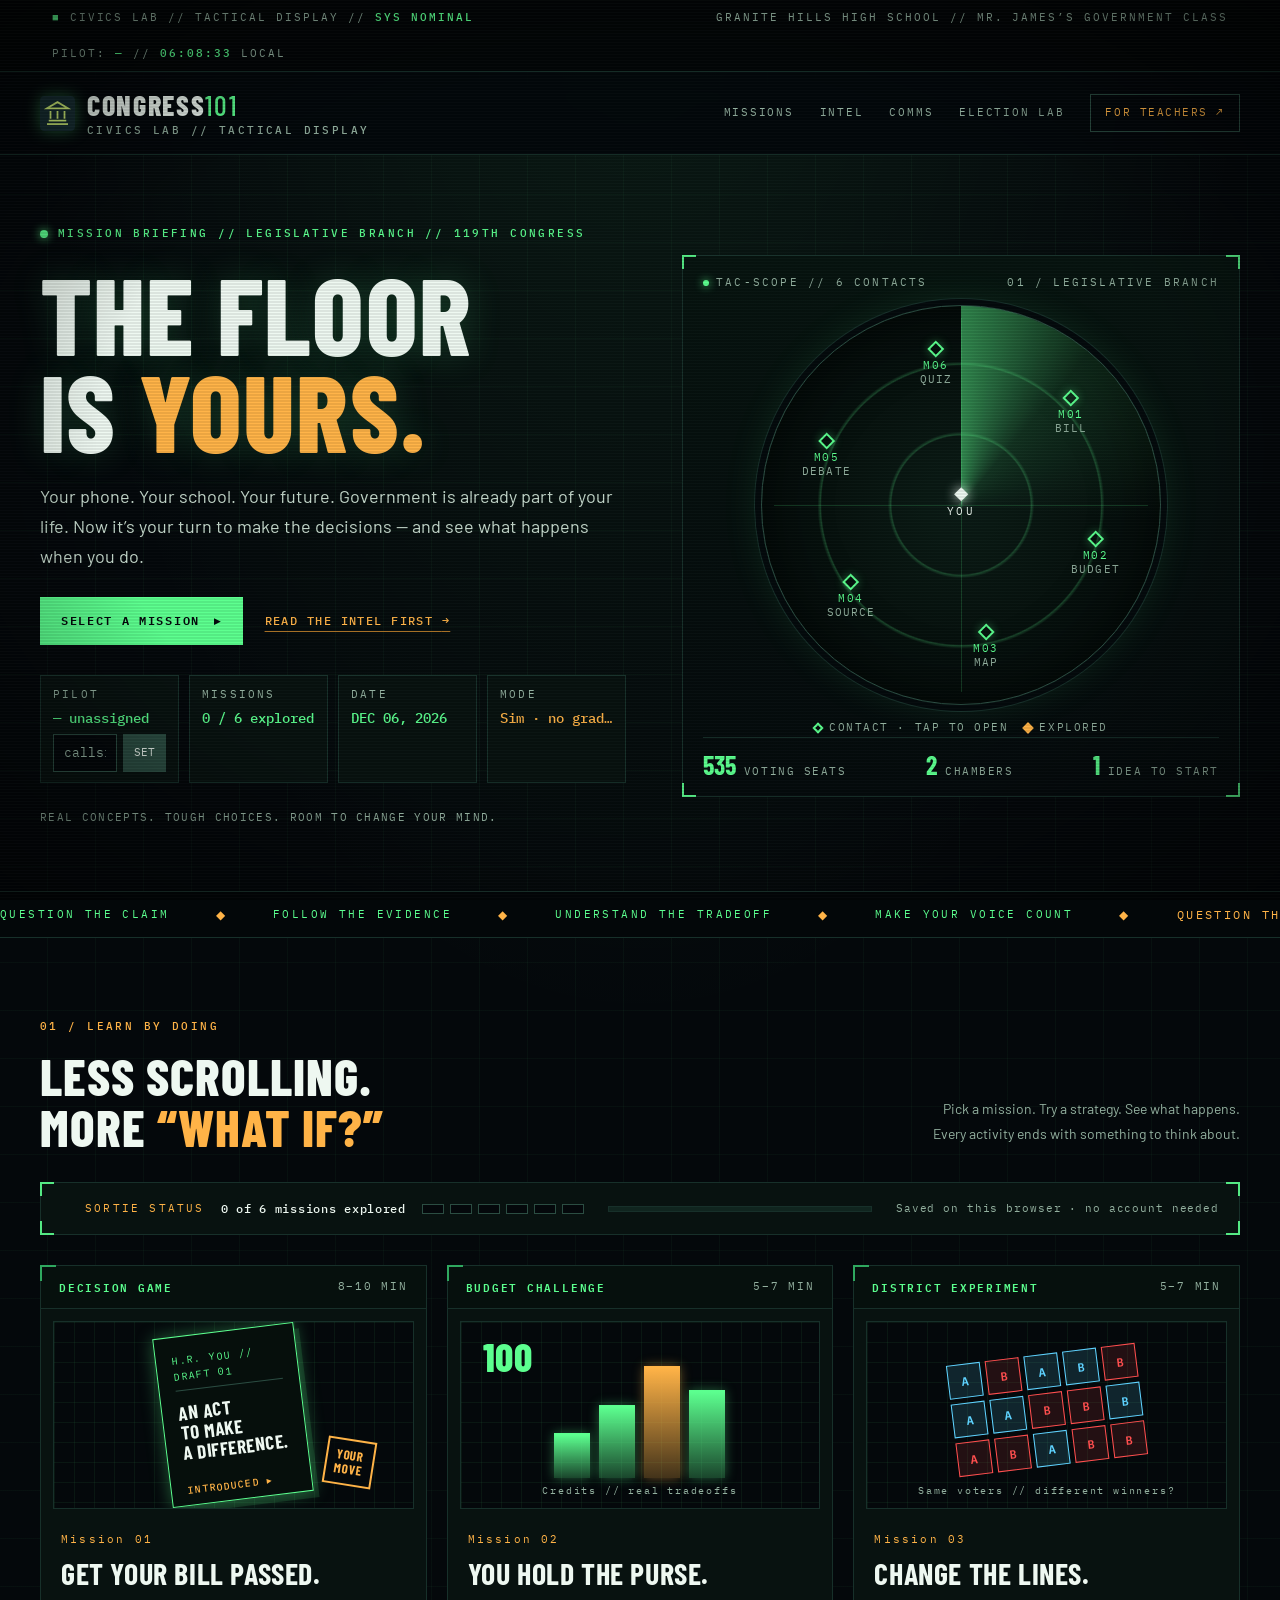
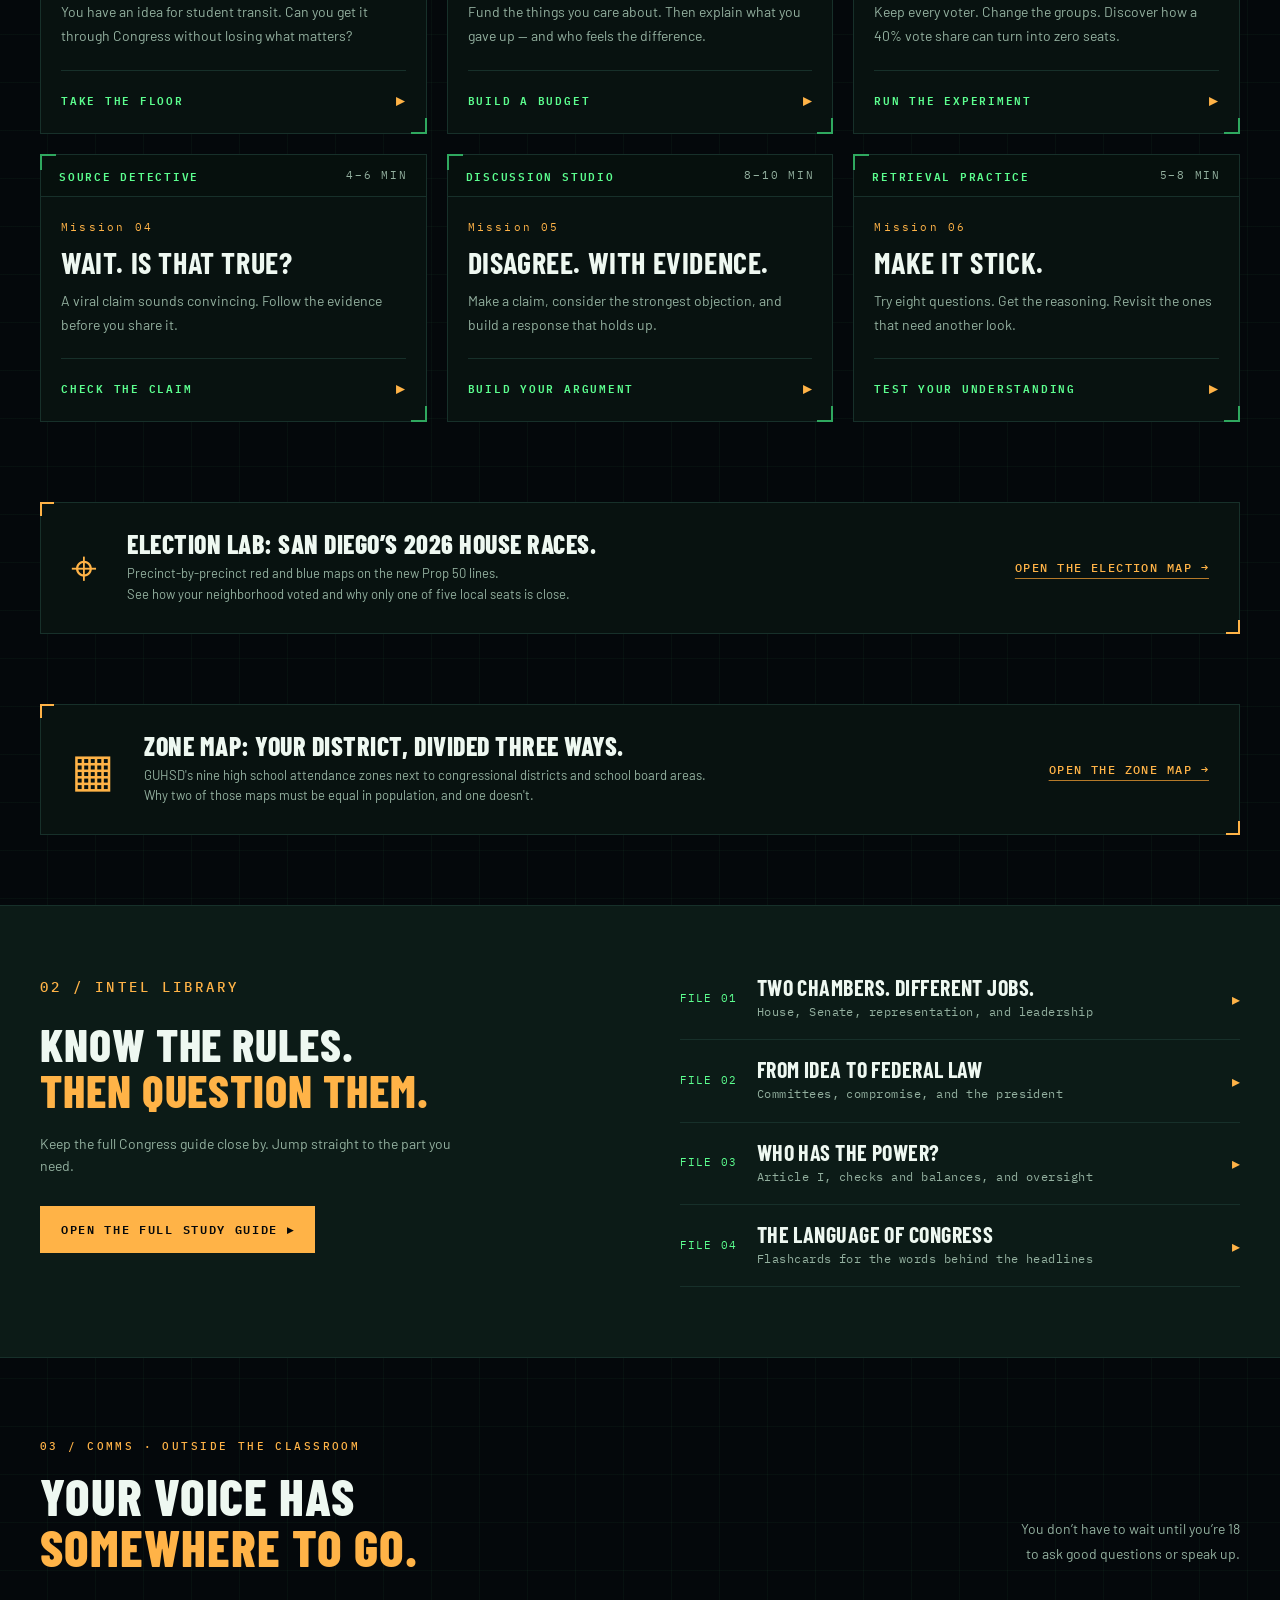
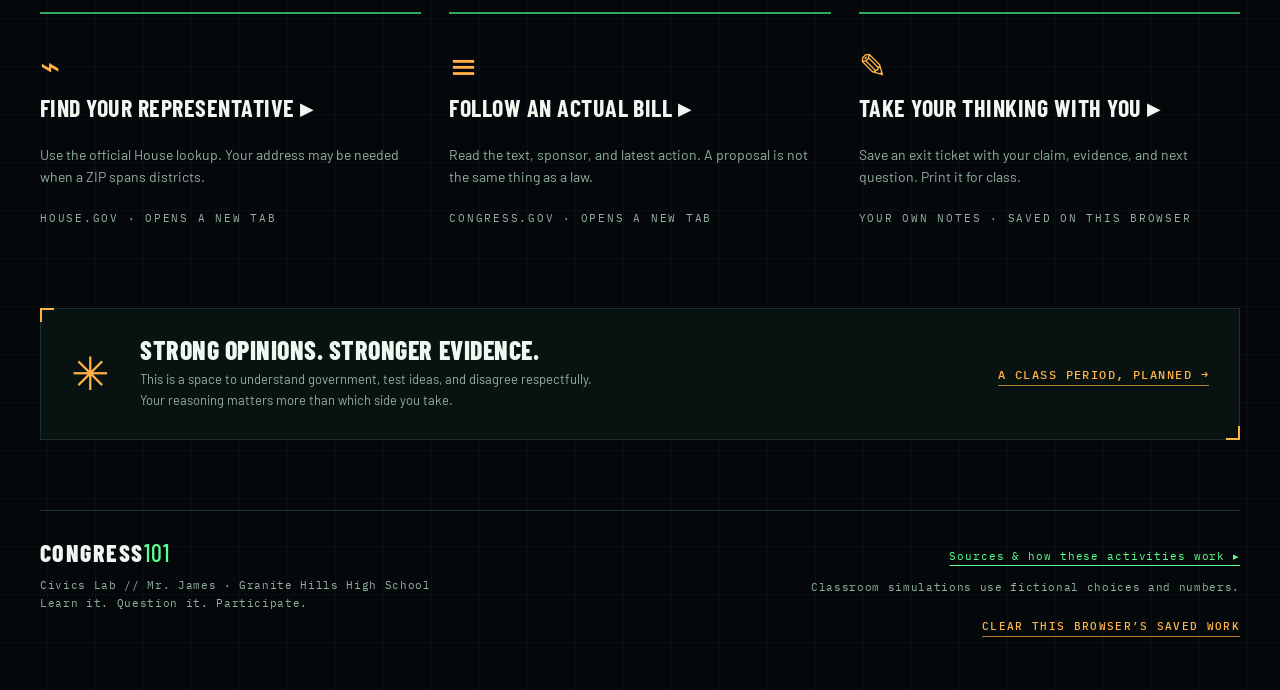
==== commit a671b8d2: "Add zone map page: GUHSD attendance zones vs. congressional districts New zones.html shows seven sli" ====
--- a/index.html
+++ b/index.html
@@ -59,6 +59,7 @@
   </div>
 </section>
 <section class="wrap class-note" aria-labelledby="election-title"><span aria-hidden="true">⌖</span><div><h2 id="election-title">Election lab: San Diego’s 2026 House races.</h2><p>Precinct-by-precinct red and blue maps on the new Prop 50 lines.<br> See how your neighborhood voted and why only one of five local seats is close.</p></div><a class="text-link" href="races.html">Open the election map →</a></section>
+<section class="wrap class-note" aria-labelledby="zones-title"><span aria-hidden="true">▦</span><div><h2 id="zones-title">Zone map: your district, divided three ways.</h2><p>GUHSD's nine high school attendance zones next to congressional districts and school board areas.<br> Why two of those maps must be equal in population, and one doesn't.</p></div><a class="text-link" href="zones.html">Open the zone map →</a></section>
 <section class="learn-section" id="learn"><div class="wrap learn-grid"><div><p class="eyebrow">02 / Intel library</p><h2>Know the rules.<br> <em>Then question them.</em></h2><p>Keep the full Congress guide close by. Jump straight to the part you need.</p><a class="button light" href="congress.html">Open the full study guide ▸</a></div><div class="lesson-list"><a href="congress.html#basics"><span>FILE 01</span><div><h3>Two chambers. Different jobs.</h3><p>House, Senate, representation, and leadership</p></div><b>▸</b></a><a href="congress.html#bill"><span>FILE 02</span><div><h3>From idea to federal law</h3><p>Committees, compromise, and the president</p></div><b>▸</b></a><a href="congress.html#powers"><span>FILE 03</span><div><h3>Who has the power?</h3><p>Article I, checks and balances, and oversight</p></div><b>▸</b></a><a href="congress.html#vocab"><span>FILE 04</span><div><h3>The language of Congress</h3><p>Flashcards for the words behind the headlines</p></div><b>▸</b></a></div></div></section>
 <section class="wrap section" id="toolkit"><div class="section-heading"><div><p class="eyebrow">03 / Comms · outside the classroom</p><h2>Your voice has<br> <em>somewhere to go.</em></h2></div><p>You don’t have to wait until you’re 18<br> to ask good questions or speak up.</p></div><div class="toolkit-grid"><a class="tool-card" href="https://www.house.gov/representatives/find-your-representative" target="_blank" rel="noopener noreferrer"><span class="tool-icon" aria-hidden="true">⌁</span><h3>Find your representative ▸</h3><p>Use the official House lookup. Your address may be needed when a ZIP spans districts.</p><small>HOUSE.GOV · OPENS A NEW TAB</small></a><a class="tool-card" href="https://www.congress.gov/browse" target="_blank" rel="noopener noreferrer"><span class="tool-icon" aria-hidden="true">≡</span><h3>Follow an actual bill ▸</h3><p>Read the text, sponsor, and latest action. A proposal is not the same thing as a law.</p><small>CONGRESS.GOV · OPENS A NEW TAB</small></a><button class="tool-card" data-open="exit"><span class="tool-icon" aria-hidden="true">✎</span><h3>Take your thinking with you ▸</h3><p>Save an exit ticket with your claim, evidence, and next question. Print it for class.</p><small>YOUR OWN NOTES · SAVED ON THIS BROWSER</small></button></div></section>
 <section class="wrap class-note"><span aria-hidden="true">✳</span><div><h2>Strong opinions. Stronger evidence.</h2><p>This is a space to understand government, test ideas, and disagree respectfully.<br> Your reasoning matters more than which side you take.</p></div><button class="text-link" data-open="teacher">A class period, planned →</button></section>
--- a/lab.css
+++ b/lab.css
@@ -51,8 +51,8 @@
 .hud.amber::before,.hud.amber::after,.hud.amber>.corner::before,.hud.amber>.corner::after{border-color:var(--amber)}
 
 /* ===== top status strip + header ===== */
-.topline{background:#030607;border-bottom:1px solid var(--line);font-family:var(--mono);font-size:10px;letter-spacing:.18em;text-transform:uppercase;color:var(--text-dim)}
-.topline .wrap{display:flex;justify-content:space-between;gap:18px;padding:7px 0;flex-wrap:wrap}
+.topline{background:#030607;border-bottom:1px solid var(--line);padding-inline:12px;font-family:var(--mono);font-size:11px;letter-spacing:.18em;text-transform:uppercase;color:var(--text-dim)}
+.topline .wrap{display:flex;justify-content:space-between;gap:18px;padding:9px 0;flex-wrap:wrap}
 .topline span b{color:var(--hud);font-weight:500}
 .topline .ok::before{content:"■ ";color:var(--hud)}
 .site-header{position:sticky;top:0;z-index:20;background:rgba(4,8,11,.92);backdrop-filter:blur(10px);border-bottom:1px solid var(--line)}
@@ -60,7 +60,7 @@
 .brand{display:flex;align-items:center;gap:12px;text-decoration:none;font-family:var(--display);font-weight:800;font-size:28px;letter-spacing:.06em;line-height:1;color:var(--white);text-transform:uppercase}
 .brand img{filter:drop-shadow(0 0 8px var(--hud-glow))}
 .brand-light{font-weight:500;color:var(--hud)}
-.brand small{display:block;font:500 9px/1 var(--mono);letter-spacing:.22em;margin-top:6px;color:var(--text-dim)}
+.brand small{display:block;font:500 11px/1 var(--mono);letter-spacing:.22em;margin-top:6px;color:var(--text-dim)}
 .site-header nav{display:flex;gap:26px;align-items:center;font-family:var(--mono);font-size:11px;letter-spacing:.16em;text-transform:uppercase}
 .site-header nav a{text-decoration:none;color:var(--text-dim);padding:6px 0;border-bottom:1px solid transparent}
 .site-header nav a:hover{color:var(--hud);border-bottom-color:var(--hud)}
@@ -86,18 +86,18 @@
 .hero-foot{font-family:var(--mono);font-size:11px;letter-spacing:.12em;text-transform:uppercase;margin:26px 0 0;color:var(--text-dim)}
 .hud-readouts{display:grid;grid-template-columns:repeat(4,1fr);gap:10px;margin-top:30px}
 .hud-readouts>div{border:1px solid var(--line);background:var(--panel);padding:10px 12px;font-family:var(--mono);min-width:0}
-.hud-label{display:block;font-size:9px;letter-spacing:.2em;text-transform:uppercase;color:var(--text-dim);margin-bottom:4px}
+.hud-label{display:block;font-size:11px;letter-spacing:.2em;text-transform:uppercase;color:var(--text-dim);margin-bottom:4px}
 .hud-readouts strong{display:block;font-size:14px;font-weight:500;color:var(--hud);white-space:nowrap;overflow:hidden;text-overflow:ellipsis}
 .hud-readouts strong.warn{color:var(--amber)}
 .callsign-form{display:flex;gap:6px;margin-top:4px}
-.callsign-form input{flex:1;min-width:0;background:var(--void);border:1px solid var(--line-2);color:var(--hud);font-family:var(--mono);font-size:13px;letter-spacing:.1em;text-transform:uppercase;padding:5px 7px}
+.callsign-form input{flex:1;min-width:0;background:var(--void);border:1px solid var(--line-2);color:var(--hud);font-family:var(--mono);font-size:13px;letter-spacing:.1em;text-transform:uppercase;padding:8px 10px}
 .callsign-form input::placeholder{color:var(--text-dim);text-transform:none;letter-spacing:0}
-.callsign-form button{background:var(--line-2);border:0;color:var(--white);font-family:var(--mono);font-size:11px;padding:0 9px}
+.callsign-form button{background:var(--line-2);border:0;color:var(--white);font-family:var(--mono);font-size:11px;padding:8px 11px}
 .callsign-form button:hover{background:var(--hud);color:var(--void)}
 
 /* radar scope */
 .scope-card{padding:18px 20px 16px;min-height:470px;display:flex;flex-direction:column;background:linear-gradient(180deg,#071410,#050b0d)}
-.floor-top{display:flex;justify-content:space-between;gap:12px;font-size:9px;letter-spacing:.2em;text-transform:uppercase;color:var(--text-dim)}
+.floor-top{display:flex;justify-content:space-between;gap:12px;font-size:11px;letter-spacing:.2em;text-transform:uppercase;color:var(--text-dim)}
 .floor-top i{display:inline-block;background:var(--hud);height:6px;width:6px;border-radius:50%;margin-right:7px;box-shadow:0 0 8px var(--hud)}
 .scope{position:relative;width:min(400px,100%);aspect-ratio:1;margin:14px auto 8px;border-radius:50%;border:1px solid var(--line-2);
   background:radial-gradient(circle,rgba(92,255,143,.1) 0 2px,transparent 3px),
@@ -111,13 +111,13 @@
 .scope::after{top:50%;left:3%;right:3%;height:1px}
 .scope .sweep{position:absolute;inset:0;border-radius:50%;background:conic-gradient(from 0deg,rgba(92,255,143,.5),rgba(92,255,143,.12) 40deg,transparent 95deg,transparent);animation:sweep 6s linear infinite;pointer-events:none}
 @keyframes sweep{to{transform:rotate(360deg)}}
-.scope .you{position:absolute;left:50%;top:50%;transform:translate(-50%,-50%);font-family:var(--mono);font-size:9px;letter-spacing:.2em;color:var(--white);text-align:center;pointer-events:none}
+.scope .you{position:absolute;left:50%;top:50%;transform:translate(-50%,-50%);font-family:var(--mono);font-size:11px;letter-spacing:.2em;color:var(--white);text-align:center;pointer-events:none}
 .scope .you::before{content:"";display:block;width:10px;height:10px;margin:0 auto 4px;background:var(--white);box-shadow:0 0 12px var(--white);transform:rotate(45deg)}
 .contact{position:absolute;left:calc(50% + var(--x));top:calc(50% + var(--y));transform:translate(-50%,-50%);background:none;border:0;padding:8px;display:flex;flex-direction:column;align-items:center;gap:5px;color:var(--hud);font-family:var(--mono);line-height:1}
 .contact i{display:block;width:12px;height:12px;border:2px solid var(--hud);transform:rotate(45deg);box-shadow:0 0 10px var(--hud-glow);transition:transform .15s,background .15s;animation:ping 3s ease-in-out infinite;animation-delay:var(--d,0s)}
 @keyframes ping{0%,70%,100%{box-shadow:0 0 10px var(--hud-glow)}80%{box-shadow:0 0 0 6px rgba(92,255,143,.25),0 0 14px var(--hud-glow)}}
-.contact span{font-size:10px;letter-spacing:.14em;text-align:center;white-space:nowrap}
-.contact small{display:block;font-size:8px;color:var(--text-dim);letter-spacing:.14em;margin-top:3px}
+.contact span{font-size:11px;letter-spacing:.14em;text-align:center;white-space:nowrap}
+.contact small{display:block;font-size:11px;color:var(--text-dim);letter-spacing:.1em;margin-top:3px}
 .contact:hover i,.contact:focus-visible i{transform:rotate(45deg) scale(1.35);background:var(--hud-soft)}
 .contact:hover span{color:var(--white)}
 .contact:has([data-badge]:not(:empty)){color:var(--amber)}
@@ -127,14 +127,14 @@
 .scope-foot{display:flex;justify-content:space-between;border-top:1px solid var(--line);margin-top:auto;padding-top:14px;gap:10px}
 .scope-foot div{display:flex;gap:8px;align-items:baseline}
 .scope-foot strong{font:700 26px/1 var(--display);color:var(--hud)}
-.scope-foot span{font-family:var(--mono);font-size:9px;letter-spacing:.14em;text-transform:uppercase;color:var(--text-dim)}
-.scope-legend{display:flex;gap:16px;justify-content:center;font-family:var(--mono);font-size:9px;letter-spacing:.14em;text-transform:uppercase;color:var(--text-dim);margin-top:6px}
+.scope-foot span{font-family:var(--mono);font-size:11px;letter-spacing:.14em;text-transform:uppercase;color:var(--text-dim)}
+.scope-legend{display:flex;gap:16px;justify-content:center;font-family:var(--mono);font-size:11px;letter-spacing:.14em;text-transform:uppercase;color:var(--text-dim);margin-top:6px}
 .scope-legend i{display:inline-block;width:8px;height:8px;border:2px solid var(--hud);transform:rotate(45deg);margin-right:7px;vertical-align:-1px}
 .scope-legend i.done{background:var(--amber);border-color:var(--amber)}
 
 /* ===== data-link ticker ===== */
 .ticker{border-block:1px solid var(--line);background:#030709;overflow:hidden}
-.ticker .wrap{display:flex;gap:46px;align-items:center;padding-block:13px;font-family:var(--mono);font-size:10px;letter-spacing:.22em;text-transform:uppercase;color:var(--hud);white-space:nowrap;width:max-content;animation:ticker 38s linear infinite}
+.ticker .wrap{display:flex;gap:46px;align-items:center;padding-block:13px;font-family:var(--mono);font-size:11px;letter-spacing:.22em;text-transform:uppercase;color:var(--hud);white-space:nowrap;width:max-content;animation:ticker 38s linear infinite}
 .ticker span[aria-hidden]{color:var(--amber);font-size:12px}
 @keyframes ticker{to{transform:translateX(-50%)}}
 
@@ -148,7 +148,7 @@
 /* sortie status */
 .progress-panel{display:flex;align-items:center;gap:24px;padding:16px 20px;margin:30px 0;flex-wrap:wrap}
 .progress-panel>div:first-of-type{display:flex;gap:16px;align-items:center;flex-wrap:wrap}
-.progress-label{font-size:10px;letter-spacing:.2em;text-transform:uppercase;color:var(--amber)}
+.progress-label{font-size:11px;letter-spacing:.2em;text-transform:uppercase;color:var(--amber)}
 .progress-panel strong{font-family:var(--mono);font-size:12px;font-weight:500;white-space:nowrap;color:var(--white);letter-spacing:.06em}
 .pips{display:flex;gap:6px}
 .pip{width:22px;height:10px;border:1px solid var(--line-2);position:relative;background:var(--void)}
@@ -156,7 +156,7 @@
 .pip:has([data-badge]:not(:empty)){background:var(--amber);border-color:var(--amber);box-shadow:0 0 8px rgba(255,179,71,.6)}
 .progress-track{flex:1;min-width:120px;height:6px;background:var(--panel-3);border:1px solid var(--line);overflow:hidden}
 .progress-track>span{display:block;width:0;height:100%;background:linear-gradient(90deg,var(--hud-dim),var(--hud));box-shadow:0 0 10px var(--hud-glow);transition:width .3s}
-.progress-panel>span{font-family:var(--mono);font-size:10px;letter-spacing:.08em;color:var(--text-dim)}
+.progress-panel>span{font-family:var(--mono);font-size:11px;letter-spacing:.08em;color:var(--text-dim)}
 
 /* mission pages */
 .mission-grid{display:grid;grid-template-columns:repeat(3,minmax(0,1fr));gap:20px}
@@ -166,27 +166,27 @@
 .mission::after{bottom:-1px;right:-1px;border-width:0 2px 2px 0}
 .mission:hover{transform:translateY(-3px);border-color:var(--line-2);box-shadow:0 10px 30px rgba(0,0,0,.5),0 0 22px rgba(92,255,143,.1)}
 .mission:hover::before,.mission:hover::after{border-color:var(--hud);transform:scale(1.4)}
-.mission-top{display:flex;justify-content:space-between;gap:8px;align-items:center;padding:12px 18px;font-family:var(--mono);font-size:9px;letter-spacing:.16em;text-transform:uppercase;color:var(--text-dim);border-bottom:1px solid var(--line);background:#06100d}
-.tag{font-size:9px;font-weight:600;letter-spacing:.16em;color:var(--hud)}
+.mission-top{display:flex;justify-content:space-between;gap:8px;align-items:center;padding:12px 18px;font-family:var(--mono);font-size:11px;letter-spacing:.16em;text-transform:uppercase;color:var(--text-dim);border-bottom:1px solid var(--line);background:#06100d}
+.tag{font-size:11px;font-weight:600;letter-spacing:.16em;color:var(--hud)}
 .mission-art{height:188px;position:relative;overflow:hidden;margin:12px 12px 0;border:1px solid var(--line);background:var(--void);
   background-image:linear-gradient(rgba(92,255,143,.06) 1px,transparent 1px),linear-gradient(90deg,rgba(92,255,143,.06) 1px,transparent 1px);background-size:20px 20px}
 .bill-art{display:grid;place-items:center}
 .paper{background:#060f0c;transform:rotate(-7deg);width:142px;height:170px;padding:16px;display:block;border:1px solid var(--hud);box-shadow:5px 7px 0 rgba(92,255,143,.12),0 0 18px var(--hud-glow);color:var(--hud)}
-.paper small{font-family:var(--mono);font-size:8px;letter-spacing:.14em;display:block;border-bottom:1px solid var(--line-2);padding-bottom:5px}
+.paper small{font-family:var(--mono);font-size:10px;letter-spacing:.14em;display:block;border-bottom:1px solid var(--line-2);padding-bottom:5px}
 .paper b{font:700 19px/1.05 var(--display);display:block;margin:12px 0;color:var(--white);text-transform:uppercase;letter-spacing:.03em}
-.paper i{font:500 8px var(--mono);letter-spacing:.12em;color:var(--amber)}
+.paper i{font:500 10px var(--mono);letter-spacing:.12em;color:var(--amber)}
 .stamp{position:absolute;right:38px;bottom:22px;transform:rotate(9deg);border:2px solid var(--amber);color:var(--amber);padding:8px;font:700 13px/1.05 var(--display);letter-spacing:.08em;text-transform:uppercase;background:rgba(4,8,11,.75)}
 .budget-art{display:flex;align-items:end;justify-content:center;gap:9px;padding:30px 25px}
 .budget-bar{width:36px;background:linear-gradient(180deg,var(--hud),rgba(92,255,143,.25));border-top:2px solid var(--hud);box-shadow:0 0 12px var(--hud-glow)}
 .b1{height:45px}.b2{height:73px}.b3{height:112px;background:linear-gradient(180deg,var(--amber),rgba(255,179,71,.25));border-top-color:var(--amber);box-shadow:0 0 12px rgba(255,179,71,.4)}.b4{height:88px}
 .budget-art b{position:absolute;top:10px;left:22px;font:800 40px var(--display);color:var(--hud);letter-spacing:.02em}
-.mission-art>small{position:absolute;bottom:9px;left:0;right:0;text-align:center;font-family:var(--mono);font-size:8px;letter-spacing:.18em;color:var(--text-dim)}
+.mission-art>small{position:absolute;bottom:9px;left:0;right:0;text-align:center;font-family:var(--mono);font-size:10px;letter-spacing:.18em;color:var(--text-dim)}
 .map-art{display:flex;align-items:center;justify-content:center}
 .mini-map{display:grid;grid-template-columns:repeat(5,34px);gap:5px;transform:rotate(-7deg);margin-top:-10px}
 .mini-map span{background:var(--red-soft);border:1px solid var(--red);color:var(--red);text-align:center;height:34px;line-height:32px;font-family:var(--mono);font-weight:600;font-size:12px}
 .mini-map span:nth-child(3n+1),.mini-map span:nth-child(3),.mini-map span:nth-child(6),.mini-map span:nth-child(13){background:var(--cyan-soft);border-color:var(--cyan);color:var(--cyan)}
 .mission-body{padding:22px 20px 20px;display:flex;flex-direction:column;flex:1}
-.mission-number{font-size:9px;letter-spacing:.2em;color:var(--amber);margin-bottom:10px;display:flex;justify-content:space-between;gap:8px}
+.mission-number{font-size:11px;letter-spacing:.2em;color:var(--amber);margin-bottom:10px;display:flex;justify-content:space-between;gap:8px}
 .mission-number span{color:var(--amber);letter-spacing:.1em}
 .mission h3{margin-bottom:12px;font-size:30px}
 .mission-body>p:not(.mission-number){font-size:14px;line-height:1.7;margin-bottom:22px}
@@ -217,11 +217,13 @@
 .tool-card h3{font-size:24px}
 .tool-card:hover h3{color:var(--hud)}
 .tool-card p{font-size:14px}
-.tool-card small{font-family:var(--mono);font-size:9px;letter-spacing:.16em;color:var(--text-dim)}
+.tool-card small{font-family:var(--mono);font-size:11px;letter-spacing:.16em;color:var(--text-dim)}
 .tool-icon{display:block;font-size:34px;height:58px;color:var(--amber)}
 
 /* briefing note */
-.class-note{display:flex;align-items:center;gap:30px;padding:28px 30px;margin-bottom:70px;background:var(--panel);border:1px solid var(--line);border-left:3px solid var(--amber)}
+.class-note{position:relative;display:flex;align-items:center;gap:30px;padding:28px 30px;margin-bottom:70px;background:var(--panel);border:1px solid var(--line)}
+.class-note::before,.class-note::after{content:"";position:absolute;width:12px;height:12px;border:0 solid var(--amber);pointer-events:none}
+.class-note::before{top:-1px;left:-1px;border-width:2px 0 0 2px}.class-note::after{bottom:-1px;right:-1px;border-width:0 2px 2px 0}
 .class-note>span{font-size:46px;color:var(--amber);font-family:var(--mono)}
 .class-note h2{font-size:26px;margin-bottom:6px}
 .class-note p{font-size:13px;margin:0}
@@ -233,7 +235,7 @@
 .footer p{font-size:11px;margin:12px 0;font-family:var(--mono);letter-spacing:.06em}
 .footer>div:last-child{text-align:right}
 .footer a:not(.brand){font-family:var(--mono);font-size:11px;letter-spacing:.08em;color:var(--hud)}
-.footer .text-link{font-size:10px}
+.footer .text-link{font-size:11px}
 .footer [role=status]{display:block;font-size:11px;font-family:var(--mono);color:var(--amber)}
 .noscript{padding:30px;background:var(--amber);color:var(--void)}
 .noscript a{color:var(--void)}
@@ -242,14 +244,14 @@
 dialog{border:1px solid var(--hud-dim);padding:0;width:min(880px,calc(100% - 32px));max-height:90dvh;background:var(--panel);color:var(--text);box-shadow:0 0 0 6px #040a0c,0 0 0 7px var(--line),0 30px 120px #000,0 0 60px rgba(92,255,143,.1)}
 dialog::backdrop{background:rgba(3,7,9,.86);backdrop-filter:blur(5px)}
 body.modal-open{overflow:hidden}
-.dialog-bar{display:flex;align-items:center;justify-content:space-between;padding:13px 24px;border-bottom:1px solid var(--line);position:sticky;top:0;background:#06100d;z-index:2;font-family:var(--mono);font-size:10px;letter-spacing:.2em;text-transform:uppercase;color:var(--amber)}
+.dialog-bar{display:flex;align-items:center;justify-content:space-between;padding:13px 24px;border-bottom:1px solid var(--line);position:sticky;top:0;background:#06100d;z-index:2;font-family:var(--mono);font-size:11px;letter-spacing:.2em;text-transform:uppercase;color:var(--amber)}
 .dialog-bar span::before{content:"MFD-1 // ";color:var(--text-dim)}
 .dialog-bar button{border:1px solid var(--line-2);background:var(--void);font-family:var(--mono);font-size:11px;letter-spacing:.1em;padding:7px 13px;color:var(--white)}
 .dialog-bar button:hover{border-color:var(--red);color:var(--red)}
 #activity-content{padding:30px 32px 36px}
 #activity-title{font-size:clamp(34px,4vw,46px);outline:none;margin-bottom:12px}
 .activity-intro{font-size:15px;max-width:680px;color:var(--text)}
-.activity-meta{font-size:10px;letter-spacing:.2em;text-transform:uppercase;color:var(--amber);margin-bottom:10px}
+.activity-meta{font-size:11px;letter-spacing:.2em;text-transform:uppercase;color:var(--amber);margin-bottom:10px}
 .activity-panel{padding:22px 24px;border:1px solid var(--line);background:var(--panel-2);margin:22px 0;position:relative}
 .activity-panel::before{content:"";position:absolute;left:-1px;top:-1px;width:12px;height:12px;border:2px solid var(--hud-dim);border-width:2px 0 0 2px}
 .activity-panel h3{font-size:26px}
@@ -264,7 +266,8 @@
 .choice.correct::before{content:"✓"}
 .choice.wrong{background:var(--red-soft);border-color:var(--red);color:var(--red)}
 .choice.wrong::before{content:"✕";color:var(--red)}
-.feedback{background:var(--amber-soft);border-left:3px solid var(--amber);padding:16px 18px;font-size:15px;margin:18px 0;color:var(--text)}
+.feedback{background:var(--amber-soft);border:1px solid var(--amber-dim);padding:16px 18px 16px 40px;font-size:15px;margin:18px 0;color:var(--text);position:relative}
+.feedback::before{content:"\25B8";position:absolute;left:16px;top:16px;color:var(--amber);font-family:var(--mono)}
 .feedback p{margin-bottom:0;color:var(--text)}
 .feedback strong{color:var(--amber)}
 .feedback:empty{display:none}
@@ -325,15 +328,15 @@
 .site-header nav{gap:16px}.topline .wrap span:nth-child(2){display:none}}
 @media(max-width:760px){.wrap,.nav-wrap{width:calc(100% - 36px)}
 .nav-wrap{padding:15px 0;flex-wrap:wrap;gap:14px;min-height:0}.brand{font-size:24px}
-.site-header nav{justify-content:space-between;width:100%;gap:8px;font-size:9px;letter-spacing:.1em}.site-header nav a{white-space:nowrap}.nav-teacher{padding:6px 8px;font-size:9px;letter-spacing:.08em;white-space:nowrap}.nav-teacher span{display:none}
+.site-header nav{justify-content:space-between;width:100%;gap:8px 12px;font-size:11px;letter-spacing:.08em;flex-wrap:wrap}.site-header nav a{white-space:nowrap}.nav-teacher{padding:6px 9px;font-size:11px;letter-spacing:.06em;white-space:nowrap}.nav-teacher span{display:none}
 .hero{grid-template-columns:1fr;gap:36px;padding-block:40px}.hero h1{font-size:clamp(64px,19vw,92px)}
-.hero-deck{font-size:17px}.hero .eyebrow{font-size:9px}.hero-foot{margin-top:20px}
+.hero-deck{font-size:17px}.hero .eyebrow{font-size:11px}.hero-foot{margin-top:20px}
 .scope-card{min-height:0}.scope{width:min(320px,100%)}
-.contact{padding:5px}.contact span{font-size:9px}
-.ticker .wrap{padding-block:11px;font-size:9px}
+.contact{padding:5px}
+.ticker .wrap{padding-block:11px;font-size:11px}
 .section{padding-block:50px}.section-heading{align-items:start;flex-direction:column;gap:16px}
 .section-heading>p{text-align:left}.section-heading h2{font-size:40px}.section-heading p br{display:none}
-.progress-panel{gap:12px}.progress-panel>div:first-child{justify-content:space-between;width:100%;flex-wrap:wrap}.progress-panel>span{font-size:9px}
+.progress-panel{gap:12px}.progress-panel>div:first-child{justify-content:space-between;width:100%;flex-wrap:wrap}
 .mission-grid{grid-template-columns:1fr 1fr;gap:14px}.mission-grid .featured{grid-column:1/3}
 .featured .mission-art{height:190px}.mission-art{height:155px}.mission-top{flex-wrap:wrap;gap:5px}
 .mission-body{padding:18px 16px}.mission h3{font-size:26px}.mission-body>p:not(.mission-number){font-size:13px}
@@ -347,7 +350,7 @@
 .class-note .text-link{margin-left:0}.class-note h2{font-size:23px}.class-note p br{display:none}
 .footer{flex-direction:column}.footer>div:last-child{text-align:left}
 #activity-content{padding:24px 18px}#activity-title{font-size:32px}.activity-panel{padding:18px}
-.district-row{gap:3px}.voter{width:21px;height:25px;font-size:9px}.district-winner{font-size:9px;margin-left:3px}.district-row>small{font-size:9px;width:15px}
+.district-row{gap:3px}.voter{width:22px;height:26px;font-size:11px}.district-winner{font-size:11px;margin-left:3px}.district-row>small{font-size:11px;width:15px}
 .dialog-bar{padding:12px 16px}.score-strip{gap:16px}.document h1{font-size:44px}.document{overflow-wrap:anywhere}.document table{display:block;overflow-x:auto}
 .topline .wrap{justify-content:center;text-align:center}.topline .wrap span:nth-child(2){display:none}}
 @media(max-width:540px){.mission-grid{grid-template-columns:1fr}.mission-grid .featured,.mission-grid article:last-child{grid-column:auto}
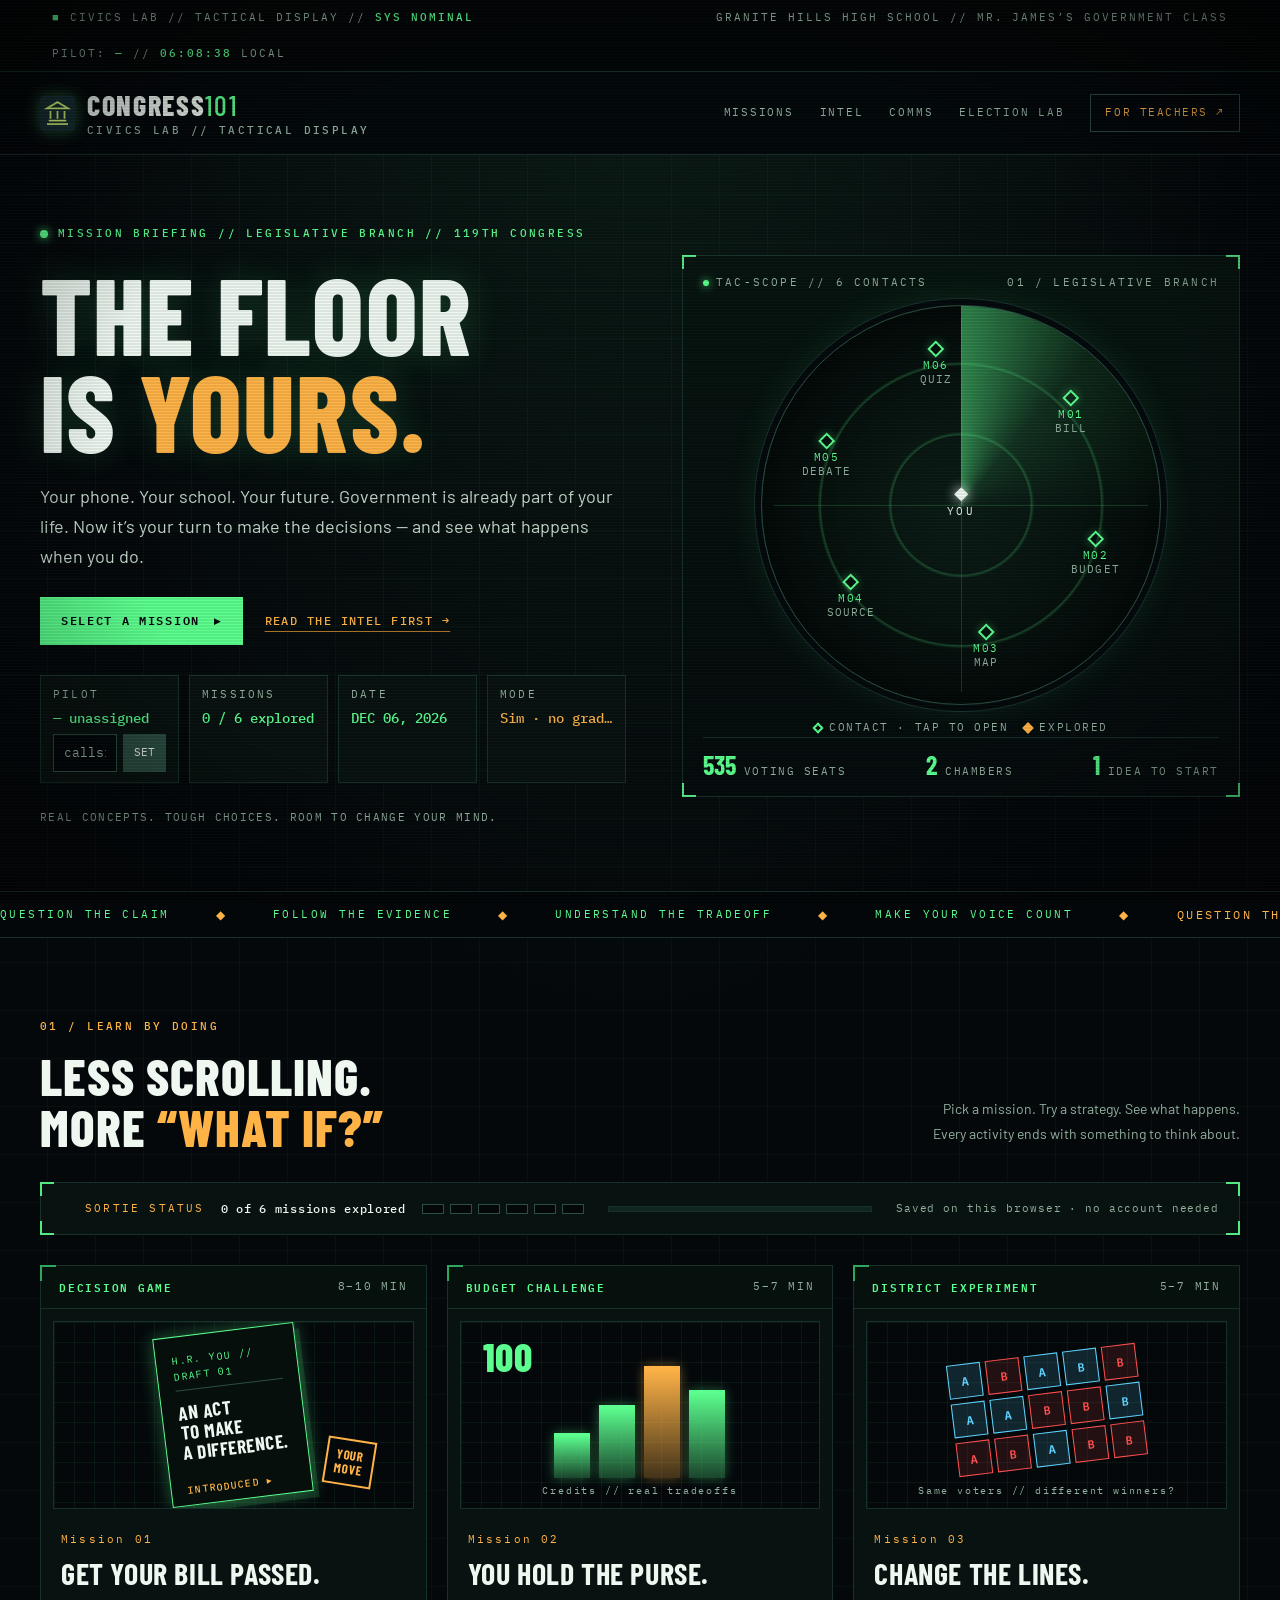
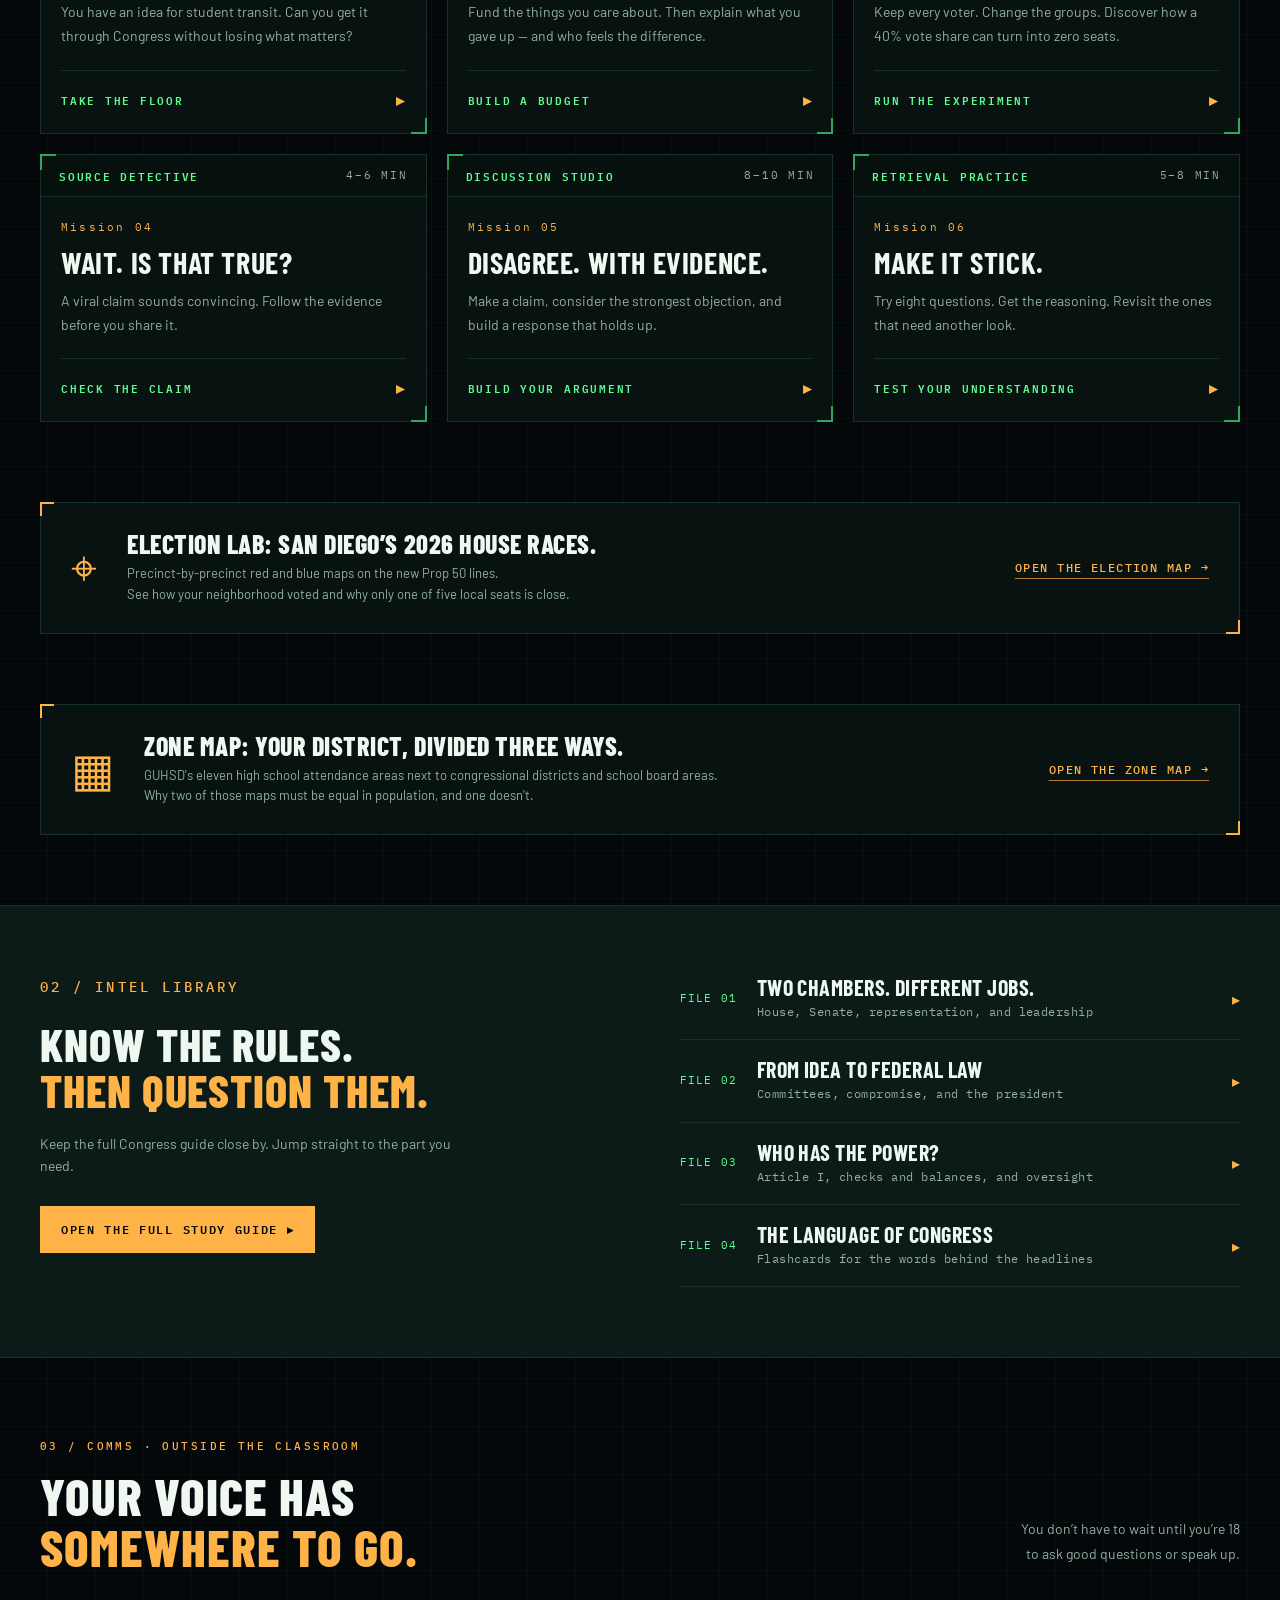
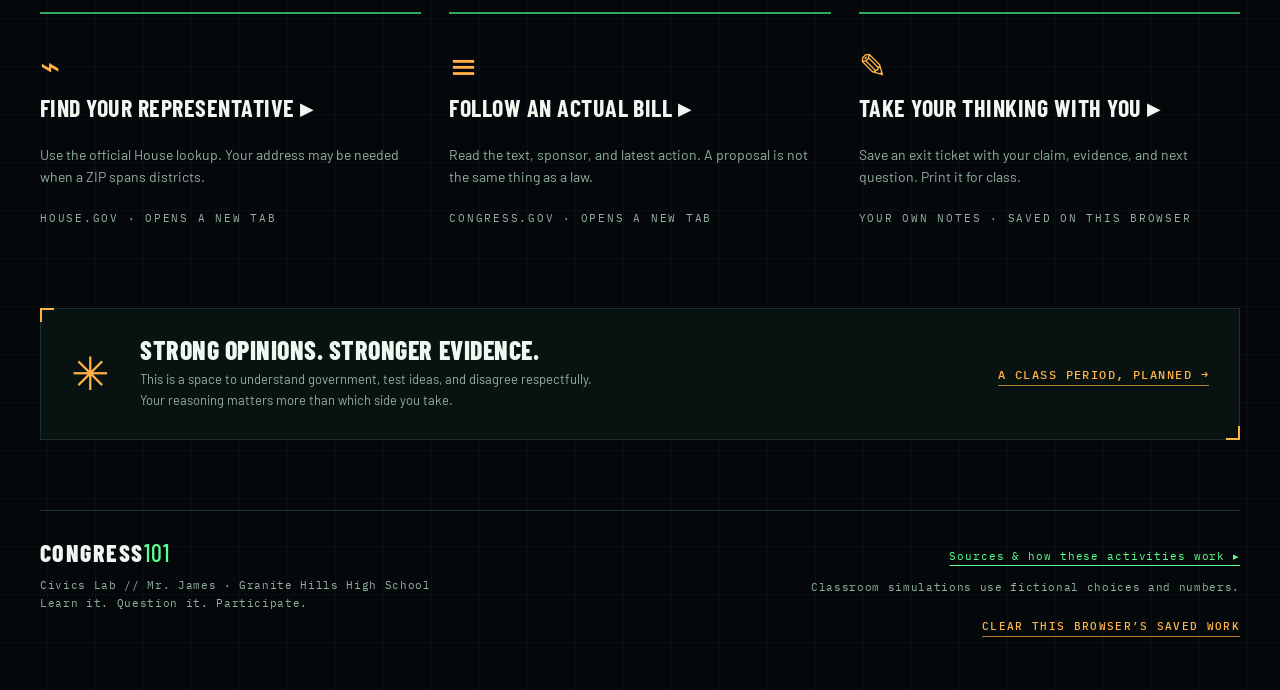
==== commit 755c257a: "Zone map: use traditional attendance areas with charter boundaries A district staffer pointed out th" ====
--- a/index.html
+++ b/index.html
@@ -59,7 +59,7 @@
   </div>
 </section>
 <section class="wrap class-note" aria-labelledby="election-title"><span aria-hidden="true">⌖</span><div><h2 id="election-title">Election lab: San Diego’s 2026 House races.</h2><p>Precinct-by-precinct red and blue maps on the new Prop 50 lines.<br> See how your neighborhood voted and why only one of five local seats is close.</p></div><a class="text-link" href="races.html">Open the election map →</a></section>
-<section class="wrap class-note" aria-labelledby="zones-title"><span aria-hidden="true">▦</span><div><h2 id="zones-title">Zone map: your district, divided three ways.</h2><p>GUHSD's nine high school attendance zones next to congressional districts and school board areas.<br> Why two of those maps must be equal in population, and one doesn't.</p></div><a class="text-link" href="zones.html">Open the zone map →</a></section>
+<section class="wrap class-note" aria-labelledby="zones-title"><span aria-hidden="true">▦</span><div><h2 id="zones-title">Zone map: your district, divided three ways.</h2><p>GUHSD's eleven high school attendance areas next to congressional districts and school board areas.<br> Why two of those maps must be equal in population, and one doesn't.</p></div><a class="text-link" href="zones.html">Open the zone map →</a></section>
 <section class="learn-section" id="learn"><div class="wrap learn-grid"><div><p class="eyebrow">02 / Intel library</p><h2>Know the rules.<br> <em>Then question them.</em></h2><p>Keep the full Congress guide close by. Jump straight to the part you need.</p><a class="button light" href="congress.html">Open the full study guide ▸</a></div><div class="lesson-list"><a href="congress.html#basics"><span>FILE 01</span><div><h3>Two chambers. Different jobs.</h3><p>House, Senate, representation, and leadership</p></div><b>▸</b></a><a href="congress.html#bill"><span>FILE 02</span><div><h3>From idea to federal law</h3><p>Committees, compromise, and the president</p></div><b>▸</b></a><a href="congress.html#powers"><span>FILE 03</span><div><h3>Who has the power?</h3><p>Article I, checks and balances, and oversight</p></div><b>▸</b></a><a href="congress.html#vocab"><span>FILE 04</span><div><h3>The language of Congress</h3><p>Flashcards for the words behind the headlines</p></div><b>▸</b></a></div></div></section>
 <section class="wrap section" id="toolkit"><div class="section-heading"><div><p class="eyebrow">03 / Comms · outside the classroom</p><h2>Your voice has<br> <em>somewhere to go.</em></h2></div><p>You don’t have to wait until you’re 18<br> to ask good questions or speak up.</p></div><div class="toolkit-grid"><a class="tool-card" href="https://www.house.gov/representatives/find-your-representative" target="_blank" rel="noopener noreferrer"><span class="tool-icon" aria-hidden="true">⌁</span><h3>Find your representative ▸</h3><p>Use the official House lookup. Your address may be needed when a ZIP spans districts.</p><small>HOUSE.GOV · OPENS A NEW TAB</small></a><a class="tool-card" href="https://www.congress.gov/browse" target="_blank" rel="noopener noreferrer"><span class="tool-icon" aria-hidden="true">≡</span><h3>Follow an actual bill ▸</h3><p>Read the text, sponsor, and latest action. A proposal is not the same thing as a law.</p><small>CONGRESS.GOV · OPENS A NEW TAB</small></a><button class="tool-card" data-open="exit"><span class="tool-icon" aria-hidden="true">✎</span><h3>Take your thinking with you ▸</h3><p>Save an exit ticket with your claim, evidence, and next question. Print it for class.</p><small>YOUR OWN NOTES · SAVED ON THIS BROWSER</small></button></div></section>
 <section class="wrap class-note"><span aria-hidden="true">✳</span><div><h2>Strong opinions. Stronger evidence.</h2><p>This is a space to understand government, test ideas, and disagree respectfully.<br> Your reasoning matters more than which side you take.</p></div><button class="text-link" data-open="teacher">A class period, planned →</button></section>
